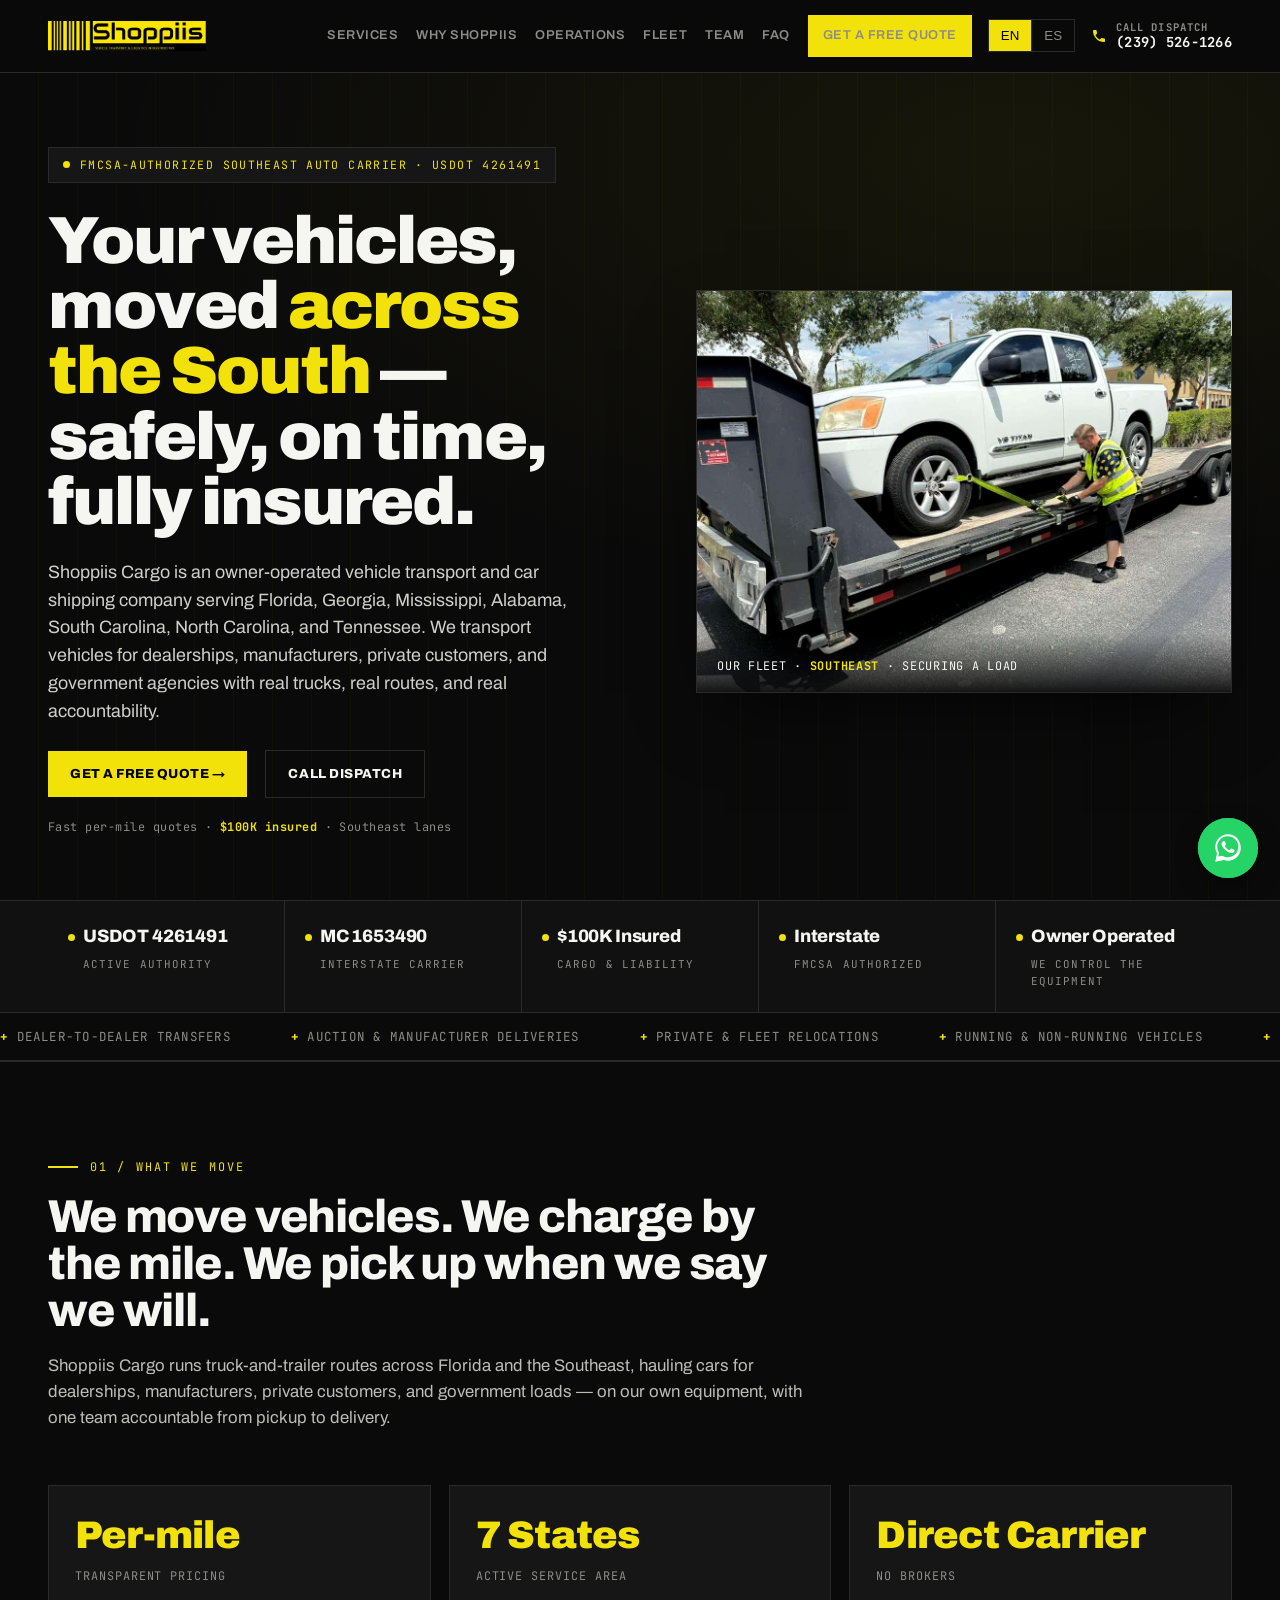
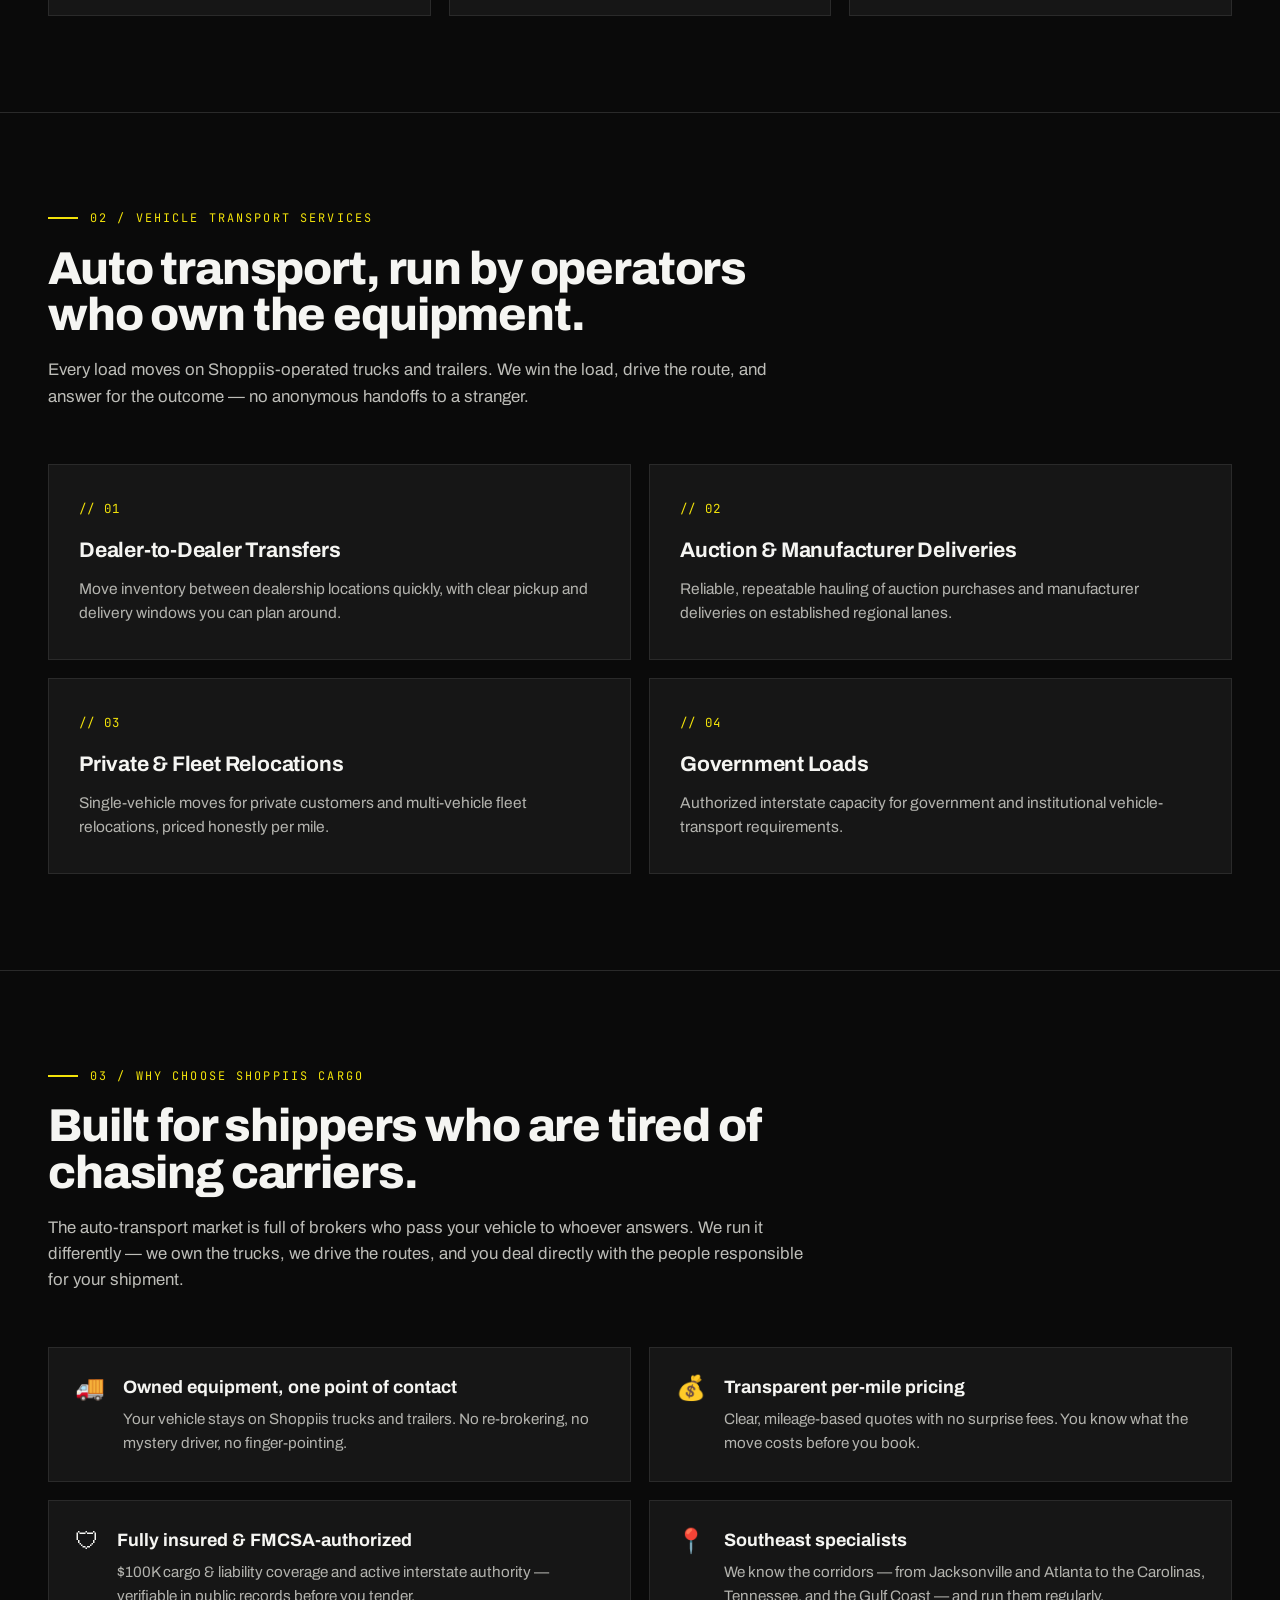
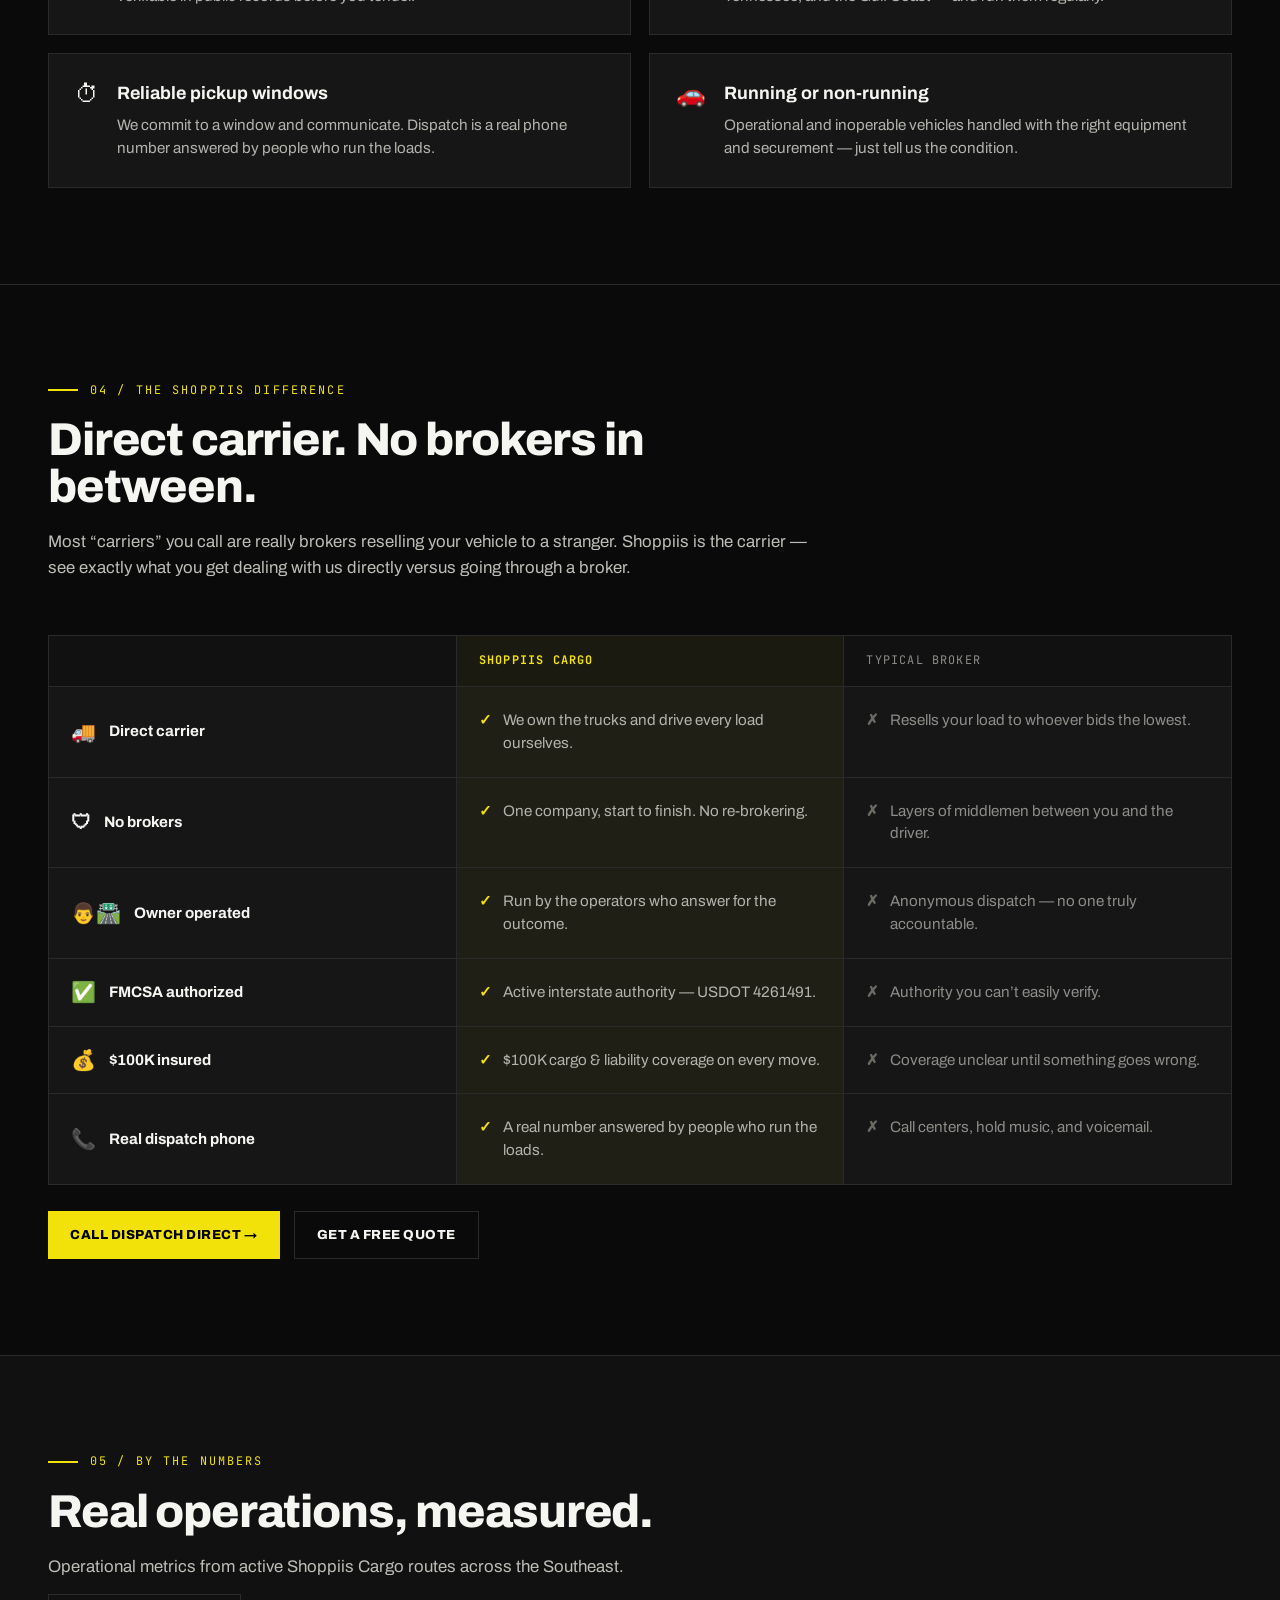
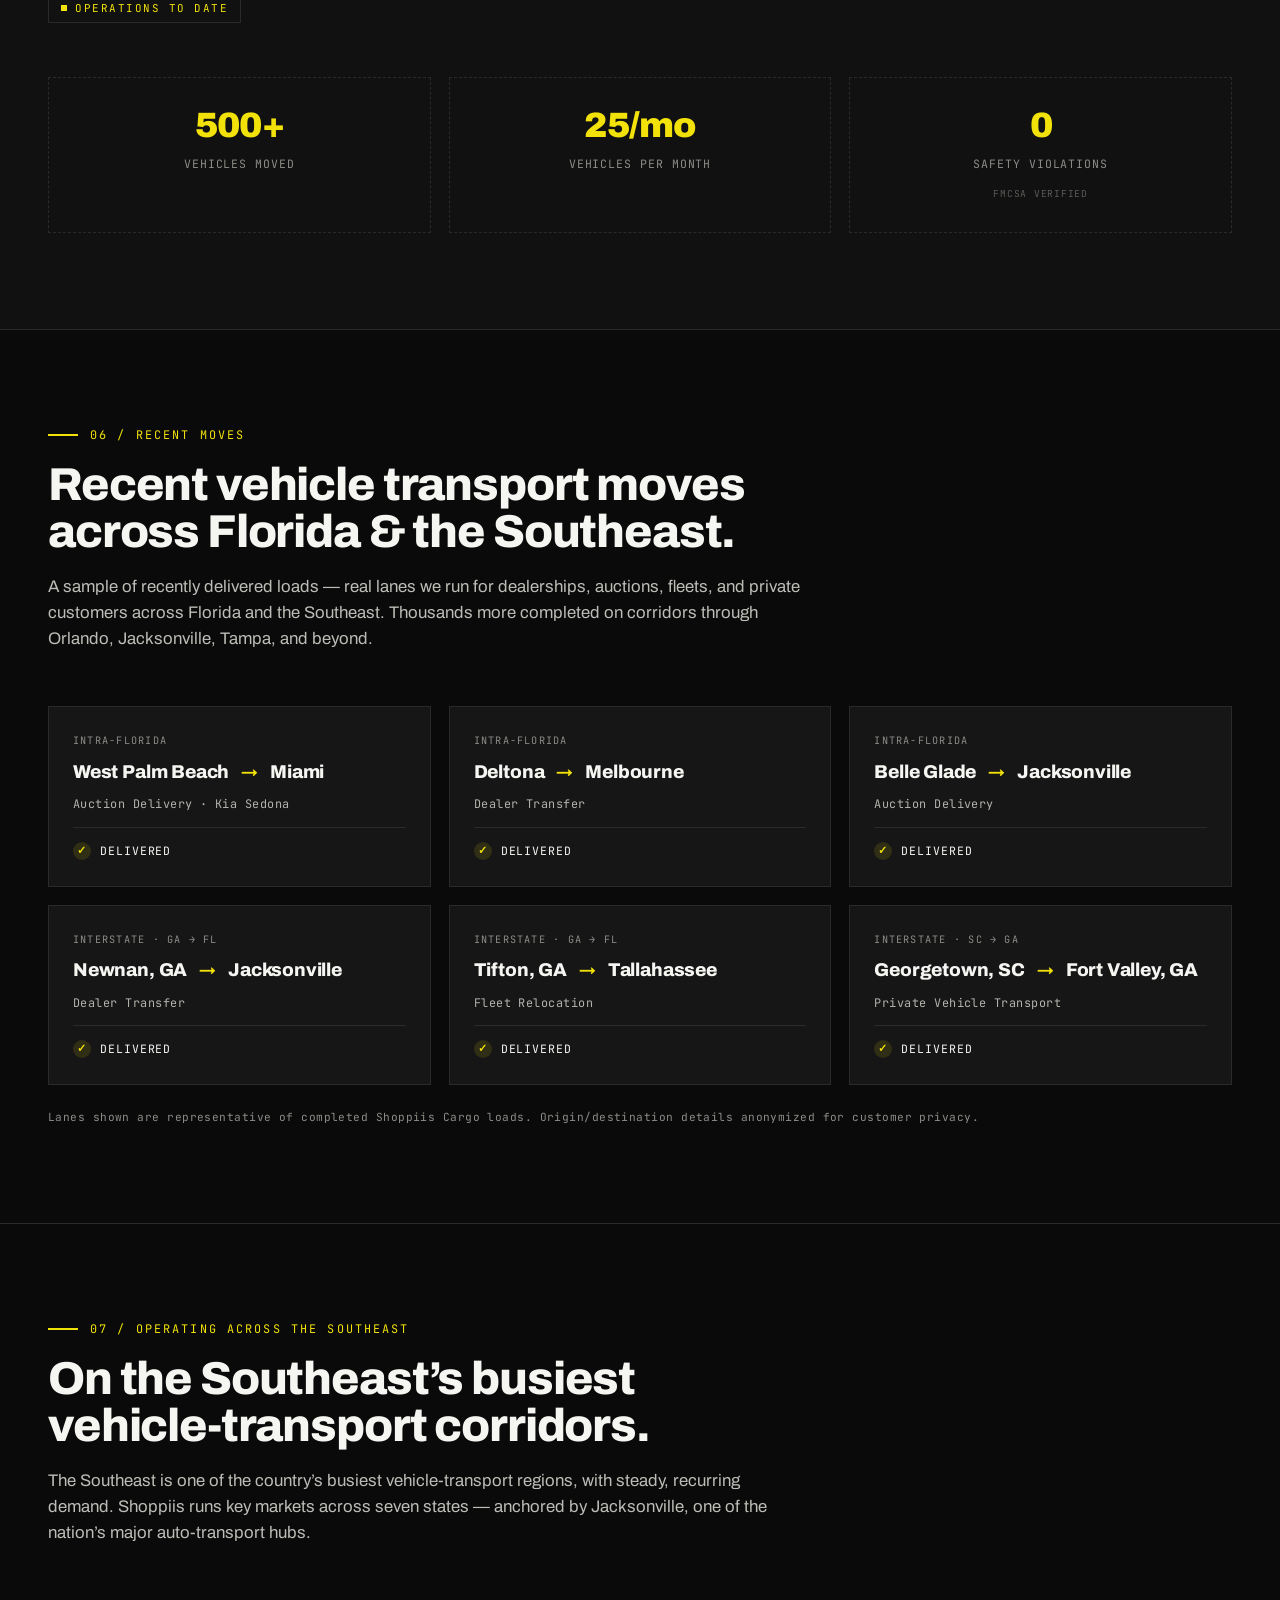
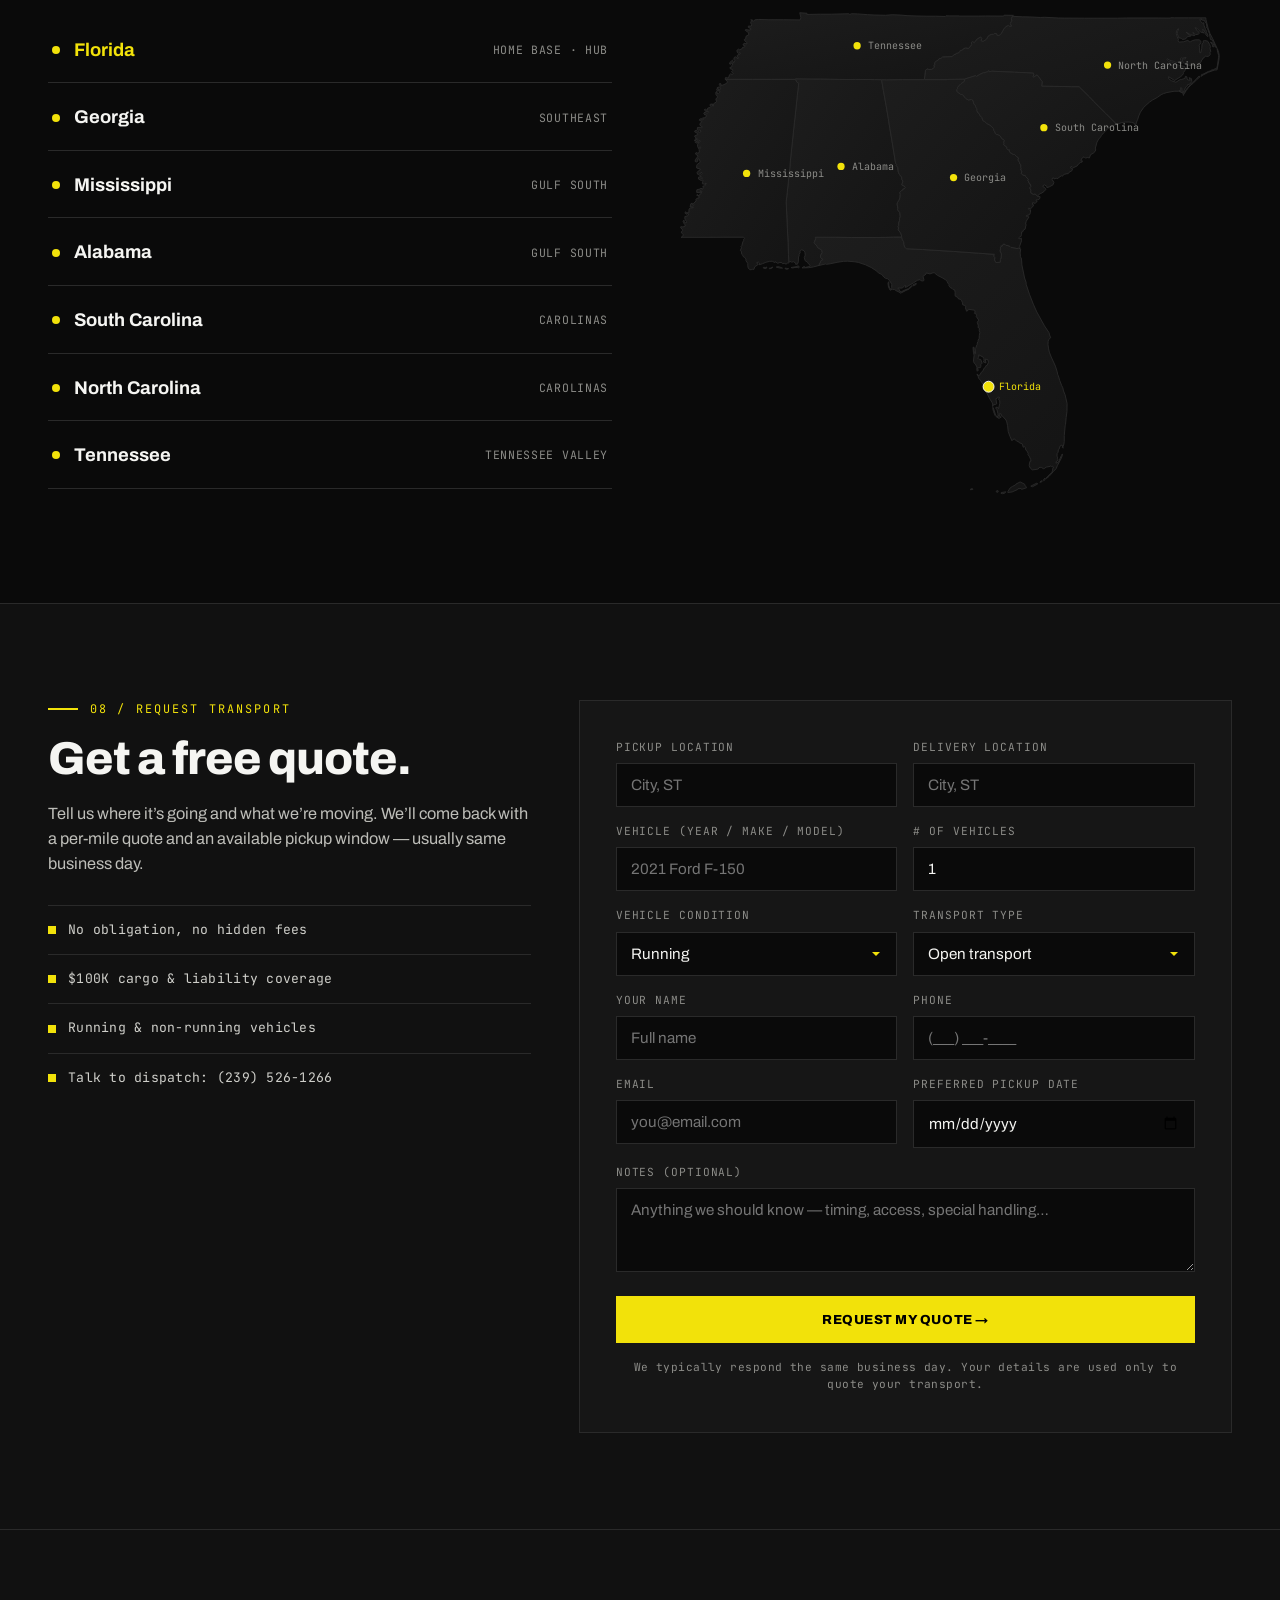
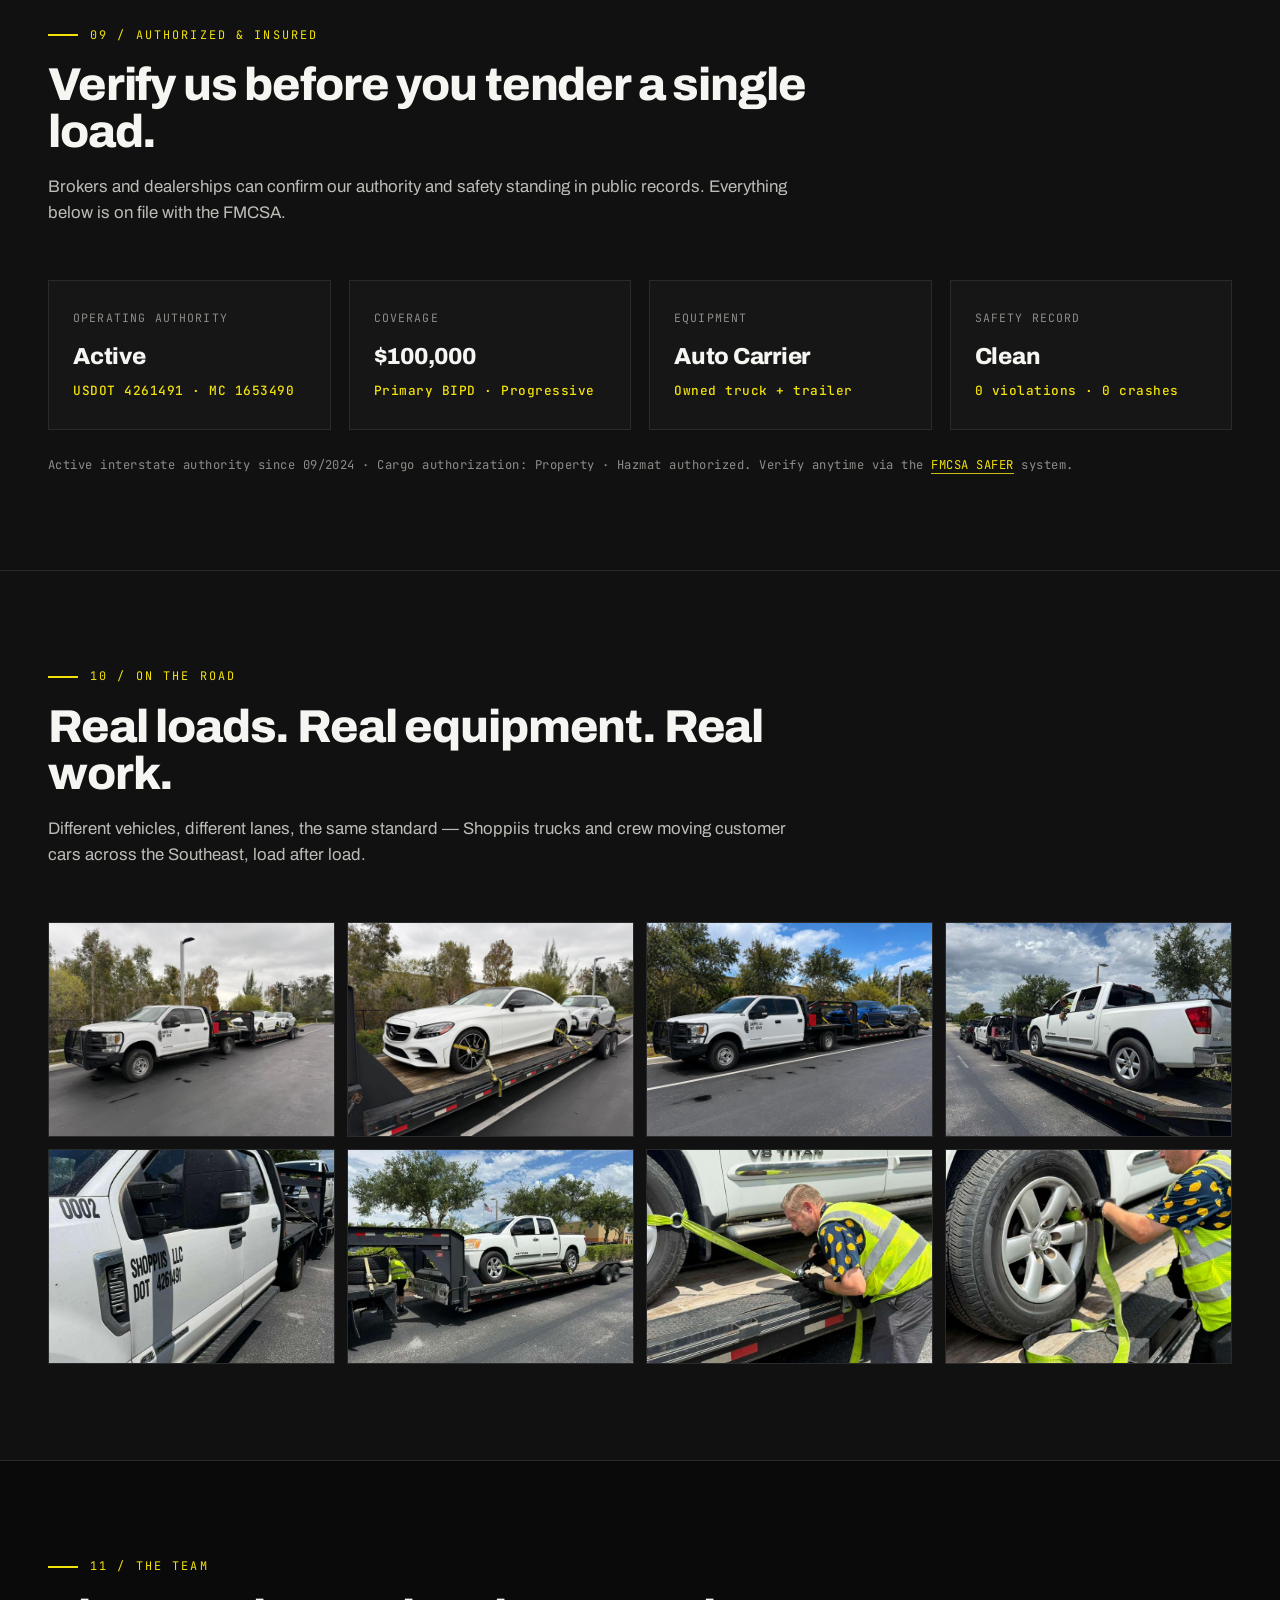
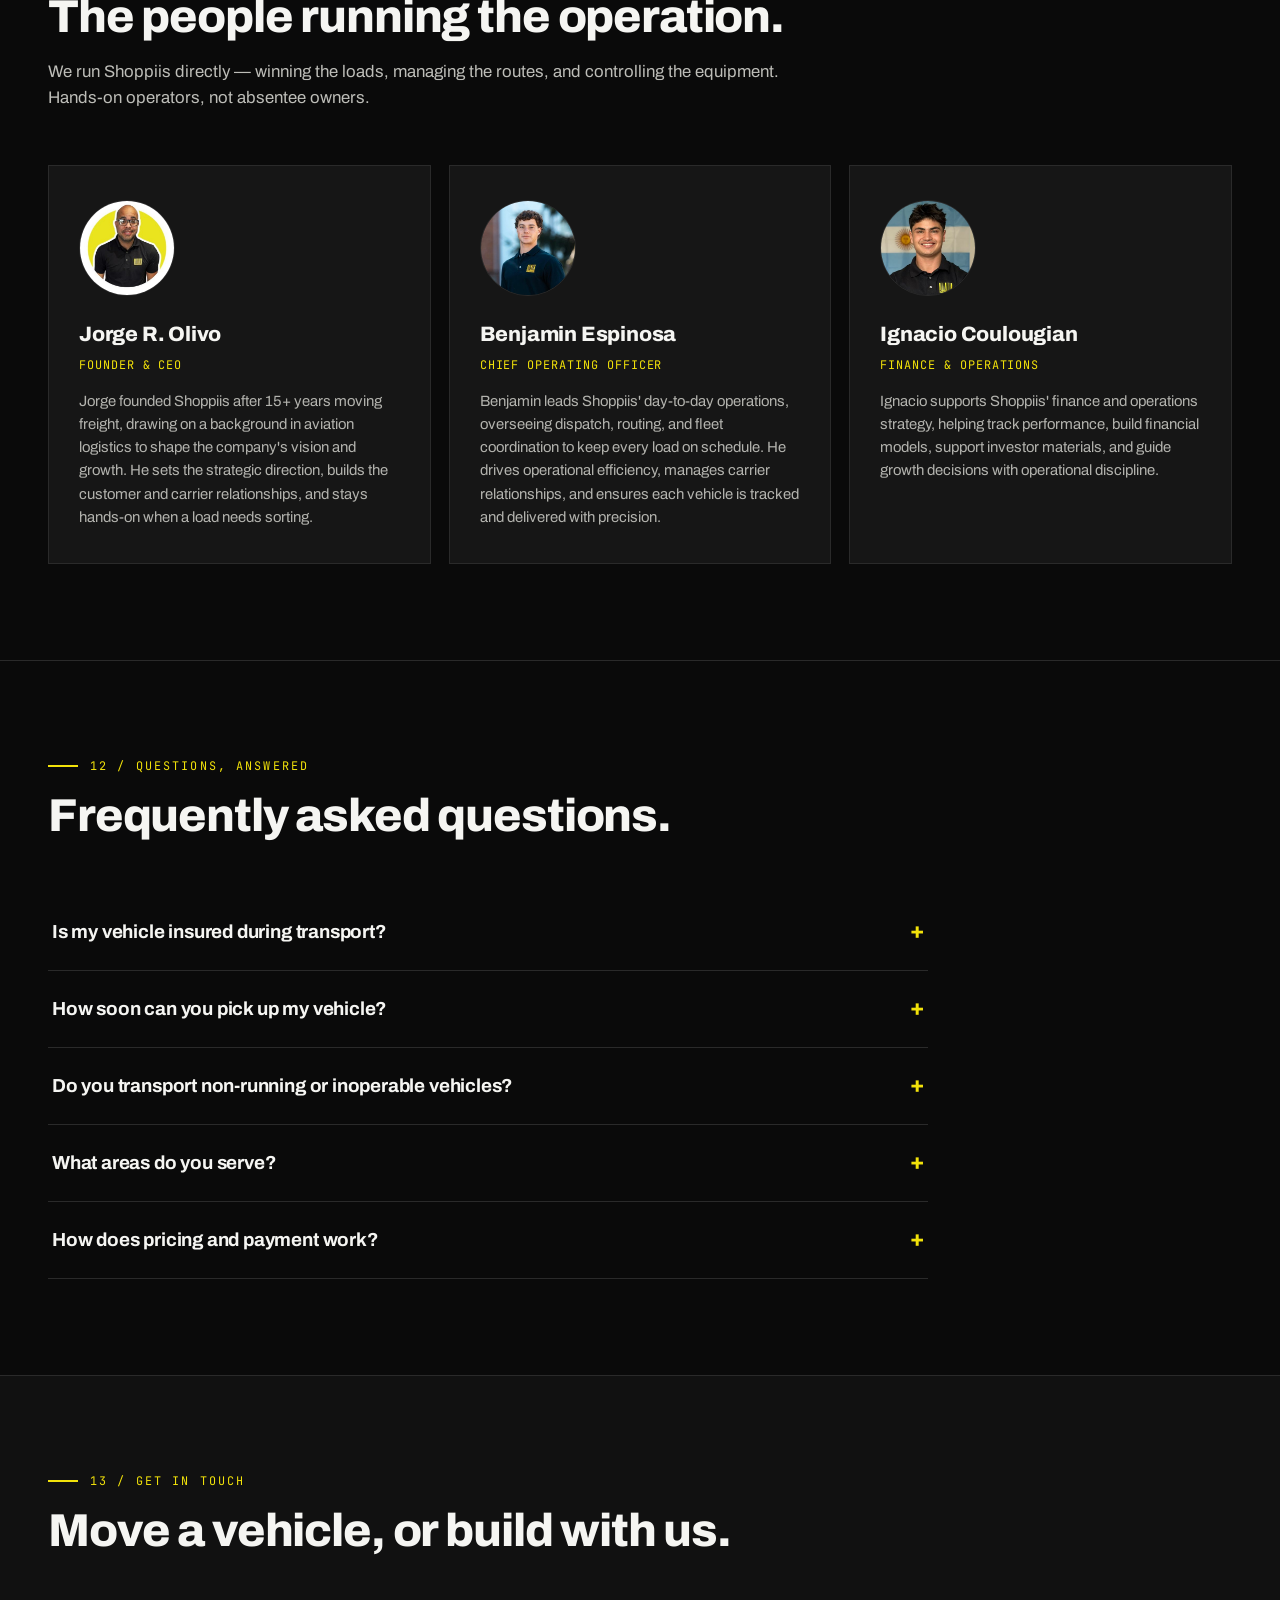
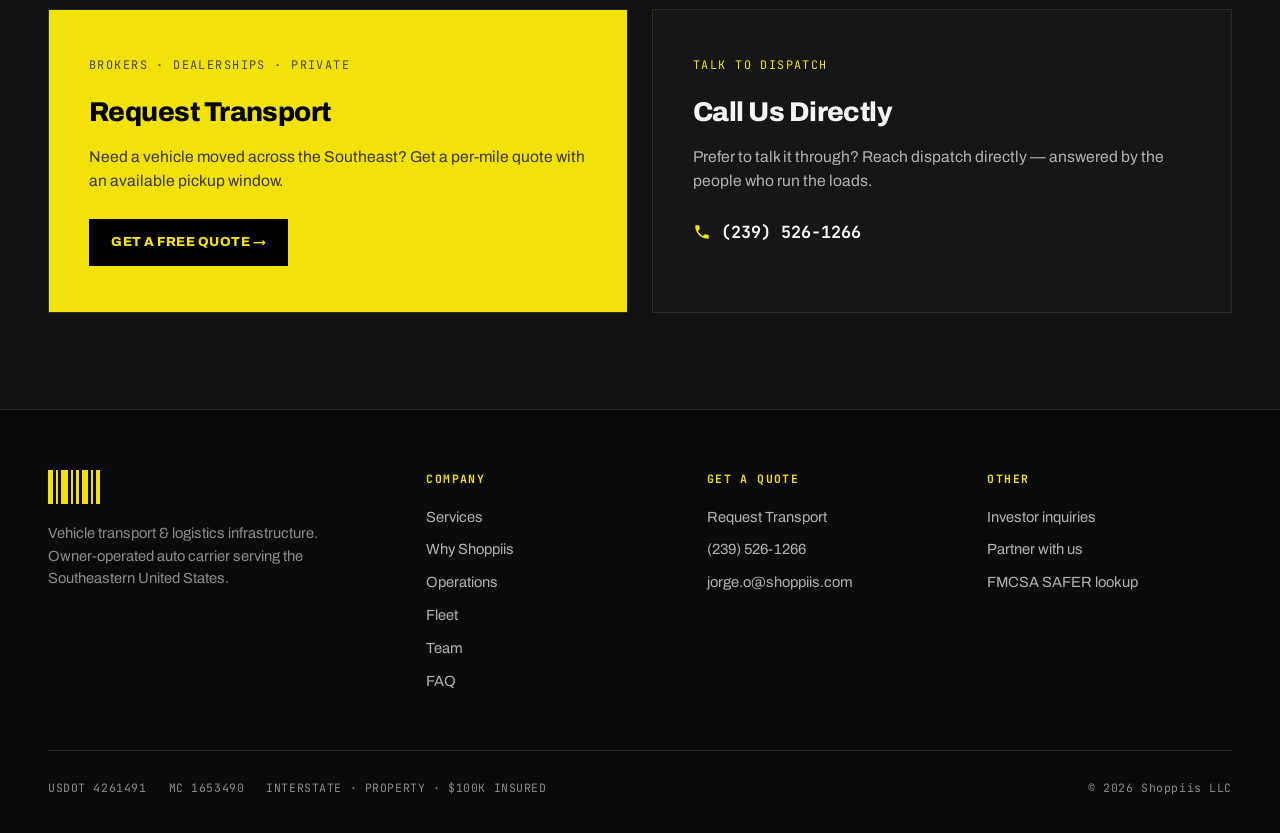
==== shoppiis-web/index.html @ e6545545 "Update per-mile quote rates and route quotes to dispatch Rates in the instant-quote calculator:   St" ====
<!DOCTYPE html>
<html lang="en">
<head>
<meta charset="UTF-8">
<meta name="viewport" content="width=device-width, initial-scale=1.0">
<title>Southeast Vehicle Transport &amp; Auto Carrier | Shoppiis Car Hauling — Free Quote</title>
<meta name="description" content="Shoppiis is an FMCSA-authorized vehicle transport &amp; auto carrier moving cars across the Southeastern US — Florida, Georgia, Mississippi, Alabama, South Carolina, North Carolina &amp; Tennessee. Fully insured ($100K), owner-operated car shipping. Dealer transfers, auction &amp; manufacturer deliveries, private &amp; fleet relocations, government loads. USDOT 4261491. Get a free quote.">
<meta name="keywords" content="Southeast vehicle transport, Florida auto transport, Georgia vehicle transport, Alabama car shipping, South Carolina auto transport, North Carolina car hauling, Tennessee vehicle transport, vehicle transport Jacksonville, interstate auto carrier, car shipping Southeast">
<meta name="robots" content="index, follow, max-image-preview:large">
<meta name="author" content="Shoppiis LLC">
<meta name="theme-color" content="#0a0a0a">
<link rel="canonical" href="https://shoppiis.com/">
<!-- Favicons -->
<link rel="icon" href="/favicon.ico" sizes="any">
<link rel="icon" type="image/svg+xml" href="/favicon.svg">
<link rel="icon" type="image/png" sizes="32x32" href="/favicon-32.png">
<link rel="icon" type="image/png" sizes="16x16" href="/favicon-16.png">
<link rel="apple-touch-icon" sizes="180x180" href="/apple-touch-icon.png">
<!-- Local SEO geo targeting -->
<meta name="geo.region" content="US-FL">
<meta name="geo.placename" content="Florida">
<meta name="ICBM" content="30.3322, -81.6557">
<!-- Open Graph -->
<meta property="og:site_name" content="Shoppiis Cargo">
<meta property="og:title" content="Southeast Vehicle Transport &amp; Auto Carrier | Shoppiis Car Hauling">
<meta property="og:description" content="FMCSA-authorized, fully insured auto transport &amp; car shipping carrier serving Florida, Georgia, Alabama, Mississippi, the Carolinas &amp; Tennessee. Get a free per-mile quote.">
<meta property="og:type" content="website">
<meta property="og:url" content="https://shoppiis.com/">
<meta property="og:image" content="https://shoppiis.com/assets/img/hero.jpg">
<meta property="og:image:alt" content="Shoppiis operator securing a customer vehicle on the trailer in the Southeast">
<meta property="og:locale" content="en_US">
<meta property="og:locale:alternate" content="es_US">
<!-- Twitter -->
<meta name="twitter:card" content="summary_large_image">
<meta name="twitter:title" content="Southeast Vehicle Transport &amp; Auto Carrier | Shoppiis Car Hauling">
<meta name="twitter:description" content="FMCSA-authorized, fully insured auto transport &amp; car shipping. Serving Florida, Georgia, Alabama, Mississippi, the Carolinas &amp; Tennessee. Get a free per-mile quote.">
<meta name="twitter:image" content="https://shoppiis.com/assets/img/hero.jpg">
<!-- LocalBusiness / MovingCompany schema for local SEO -->
<script type="application/ld+json">
{
  "@context":"https://schema.org",
  "@type":["MovingCompany","AutomotiveBusiness"],
  "@id":"https://shoppiis.com/#business",
  "name":"Shoppiis LLC",
  "alternateName":"Shoppiis Cargo",
  "description":"FMCSA-authorized vehicle transport and auto carrier offering car shipping, dealer transfers, auction and manufacturer deliveries, and fleet relocations across the Southeastern United States — Florida, Georgia, Mississippi, Alabama, South Carolina, North Carolina, and Tennessee.",
  "url":"https://shoppiis.com",
  "logo":"https://shoppiis.com/assets/img/logo.jpg",
  "image":"https://shoppiis.com/assets/img/hero.jpg",
  "telephone":"+1-239-526-1266",
  "email":"jorge.o@shoppiis.com",
  "priceRange":"$$",
  "foundingDate":"2024-09",
  "founder":{"@type":"Person","name":"Jorge R. Olivo"},
  "address":{"@type":"PostalAddress","addressRegion":"FL","addressCountry":"US"},
  "areaServed":[
    {"@type":"State","name":"Florida"},
    {"@type":"State","name":"Georgia"},
    {"@type":"State","name":"Mississippi"},
    {"@type":"State","name":"Alabama"},
    {"@type":"State","name":"South Carolina"},
    {"@type":"State","name":"North Carolina"},
    {"@type":"State","name":"Tennessee"},
    {"@type":"City","name":"Jacksonville"},
    {"@type":"AdministrativeArea","name":"Southeastern United States"}
  ],
  "serviceType":["Vehicle transport","Auto transport","Car hauling","Car shipping","Dealer-to-dealer transfers","Auction and manufacturer deliveries","Fleet relocations","Government loads"],
  "knowsAbout":["Southeast vehicle transport","Florida auto transport","Georgia vehicle transport","Interstate auto transport","Car shipping","Car hauling"],
  "identifier":[{"@type":"PropertyValue","name":"USDOT","value":"4261491"},{"@type":"PropertyValue","name":"MC","value":"1653490"}]
}
</script>
<!-- FAQ structured data for rich results -->
<script type="application/ld+json">
{
  "@context":"https://schema.org",
  "@type":"FAQPage",
  "mainEntity":[
    {"@type":"Question","name":"Is my vehicle insured during transport?","acceptedAnswer":{"@type":"Answer","text":"Yes. Shoppiis carries $100,000 in primary cargo & liability coverage (BIPD) through Progressive, and we operate under active FMCSA interstate authority (USDOT 4261491 / MC 1653490). You can request a certificate of insurance and verify our authority through the FMCSA SAFER system before booking."}},
    {"@type":"Question","name":"How soon can you pick up my vehicle?","acceptedAnswer":{"@type":"Answer","text":"It depends on the lane and current routing, but we usually provide an available pickup window the same business day you request a quote. Our Southeast corridors move fastest. Tell us your preferred date in the quote form and we'll confirm what's realistic."}},
    {"@type":"Question","name":"Do you transport non-running or inoperable vehicles?","acceptedAnswer":{"@type":"Answer","text":"Yes. We handle both running and non-running vehicles — just select the condition in your quote request so we bring the right equipment and securement. Non-running vehicles may require a winch and additional handling, which we'll account for in the quote."}},
    {"@type":"Question","name":"What areas do you serve?","acceptedAnswer":{"@type":"Answer","text":"We operate across the Southeastern United States — Florida, Georgia, Mississippi, Alabama, South Carolina, North Carolina, and Tennessee. Jacksonville is a major national auto-transport hub and anchors our network. Have a lane outside this area? Ask — we hold interstate authority and can quote it."}},
    {"@type":"Question","name":"How does pricing and payment work?","acceptedAnswer":{"@type":"Answer","text":"Transport is priced per mile based on distance, vehicle count, and condition — no surprise fees. You'll get a clear quote before you book. Payment terms are confirmed at booking; brokers can ask about carrier-packet and payment arrangements directly with dispatch."}}
  ]
}
</script>
<link rel="preconnect" href="https://fonts.googleapis.com">
<link rel="preconnect" href="https://fonts.gstatic.com" crossorigin>
<link href="https://fonts.googleapis.com/css2?family=Archivo:wght@400;500;600;700;800;900&family=Archivo+Narrow:wght@500;600;700&family=JetBrains+Mono:wght@400;500;700&display=swap" rel="stylesheet">
<link rel="stylesheet" href="styles.css">
</head>
<body>

<!-- ============ NAV ============ -->
<header>
  <div class="wrap nav">
    <a href="#top" class="brand"><img class="logo" src="assets/img/logo.jpg" alt="Shoppiis"></a>
    <div class="nav-right">
      <nav class="nav-links" id="navlinks">
        <a href="#services" data-en="Services" data-es="Servicios">Services</a>
        <a href="#why" data-en="Why Shoppiis" data-es="Por qué Shoppiis">Why Shoppiis</a>
        <a href="#operations" data-en="Operations" data-es="Operaciones">Operations</a>
        <a href="#gallery" data-en="Fleet" data-es="Flota">Fleet</a>
        <a href="#team" data-en="Team" data-es="Equipo">Team</a>
        <a href="#faq" data-en="FAQ" data-es="Preguntas">FAQ</a>
        <a href="#quote" class="btn" data-en="Get a Free Quote" data-es="Cotización gratis">Get a Free Quote</a>
        <div class="nav-mobile-lang">
          <div class="lang-toggle" data-lang-toggle>
            <button data-lang="en" class="active">EN</button><div class="lang-sep"></div><button data-lang="es">ES</button>
          </div>
        </div>
      </nav>
      <div class="lang-toggle" data-lang-toggle aria-label="Language selector">
        <button data-lang="en" class="active">EN</button><div class="lang-sep"></div><button data-lang="es">ES</button>
      </div>
      <a href="tel:+12395261266" class="nav-phone">
        <svg class="ph-ico" viewBox="0 0 24 24"><path d="M6.6 10.8c1.4 2.8 3.8 5.1 6.6 6.6l2.2-2.2c.3-.3.7-.4 1-.2 1.1.4 2.3.6 3.6.6.6 0 1 .4 1 1V20c0 .6-.4 1-1 1C10.6 21 3 13.4 3 4c0-.6.4-1 1-1h3.5c.6 0 1 .4 1 1 0 1.2.2 2.4.6 3.6.1.4 0 .8-.3 1.1l-2.2 2.1z"/></svg>
        <span class="ph-text">
          <span class="lbl" data-en="CALL DISPATCH" data-es="LLAMAR A DESPACHO">CALL DISPATCH</span>
          <b>(239)&nbsp;526-1266</b>
        </span>
      </a>
      <button class="menu-toggle" id="menuToggle" aria-label="Menu">&#9776;</button>
    </div>
  </div>
</header>

<!-- ============ HERO ============ -->
<section class="hero" id="top">
  <div class="wrap hero-grid">
    <div class="hero-copy reveal">
      <div class="eyebrow mono" data-en="<span class=&quot;dot&quot;></span>FMCSA-AUTHORIZED SOUTHEAST AUTO CARRIER · USDOT 4261491" data-es="<span class=&quot;dot&quot;></span>TRANSPORTISTA DE AUTOS EN EL SURESTE · AUTORIZADO FMCSA · USDOT 4261491"><span class="dot"></span>FMCSA-AUTHORIZED SOUTHEAST AUTO CARRIER · USDOT 4261491</div>
      <h1 data-en="Your vehicles, moved <span class=&quot;hl&quot;>across the South</span> &mdash; safely, on time, fully insured." data-es="Transporte directo de vehículos por <span class=&quot;hl&quot;>todo el sur</span>. Seguro, puntual y totalmente asegurado.">Your vehicles, moved <span class="hl">across the South</span> &mdash; safely, on time, fully insured.</h1>
      <p class="lead" data-en="Shoppiis Cargo is an owner-operated vehicle transport and car shipping company serving Florida, Georgia, Mississippi, Alabama, South Carolina, North Carolina, and Tennessee. We transport vehicles for dealerships, manufacturers, private customers, and government agencies with real trucks, real routes, and real accountability." data-es="Shoppiis Cargo es una empresa de transporte de vehículos y envío de autos operada por sus dueños, que presta servicio en Florida, Georgia, Mississippi, Alabama, Carolina del Sur, Carolina del Norte y Tennessee. Transportamos vehículos para concesionarios, fabricantes, clientes particulares y agencias gubernamentales con camiones reales, rutas reales y responsabilidad real.">Shoppiis Cargo is an owner-operated vehicle transport and car shipping company serving Florida, Georgia, Mississippi, Alabama, South Carolina, North Carolina, and Tennessee. We transport vehicles for dealerships, manufacturers, private customers, and government agencies with real trucks, real routes, and real accountability.</p>
      <div class="hero-cta">
        <a href="#quote" class="btn" data-en="Get a Free Quote &rarr;" data-es="Cotización gratis &rarr;">Get a Free Quote &rarr;</a>
        <a href="tel:+12395261266" class="btn ghost" data-en="Call Dispatch" data-es="Llamar a despacho">Call Dispatch</a>
      </div>
      <div class="cta-sub mono" data-en="Fast per-mile quotes &middot; <b>$100K insured</b> &middot; Southeast lanes" data-es="Cotizaciones rápidas por milla &middot; <b>$100K asegurado</b> &middot; Rutas por el sureste">Fast per-mile quotes &middot; <b>$100K insured</b> &middot; Southeast lanes</div>
    </div>
    <div class="hero-media reveal">
      <div class="frame">
        <span class="corner"></span>
        <img src="assets/img/hero.jpg" alt="Shoppiis operator securing a customer vehicle on the trailer in the Southeast">
        <div class="tag mono">OUR FLEET &middot; <b>SOUTHEAST</b> &middot; SECURING A LOAD</div>
      </div>
    </div>
  </div>
</section>

<!-- ============ TRUST STRIP ============ -->
<div class="trust">
  <div class="wrap">
    <div class="trust-grid">
      <div class="trust-item"><div class="t-v">USDOT 4261491</div><div class="t-l" data-en="Active Authority" data-es="Autoridad activa">Active Authority</div></div>
      <div class="trust-item"><div class="t-v">MC 1653490</div><div class="t-l" data-en="Interstate Carrier" data-es="Transportista interestatal">Interstate Carrier</div></div>
      <div class="trust-item"><div class="t-v" data-en="$100K Insured" data-es="$100K Asegurado">$100K Insured</div><div class="t-l" data-en="Cargo &amp; Liability" data-es="Carga y responsabilidad">Cargo &amp; Liability</div></div>
      <div class="trust-item"><div class="t-v" data-en="Interstate" data-es="Interestatal">Interstate</div><div class="t-l" data-en="FMCSA Authorized" data-es="Autorizado FMCSA">FMCSA Authorized</div></div>
      <div class="trust-item"><div class="t-v" data-en="Owner Operated" data-es="Operado por dueños">Owner Operated</div><div class="t-l" data-en="We Control The Equipment" data-es="Controlamos el equipo">We Control The Equipment</div></div>
    </div>
  </div>
</div>

<!-- ============ TICKER ============ -->
<div class="ticker">
  <div class="ticker-track mono" id="ticker">
    <span><b>+</b> DEALER-TO-DEALER TRANSFERS</span>
    <span><b>+</b> AUCTION &amp; MANUFACTURER DELIVERIES</span>
    <span><b>+</b> PRIVATE &amp; FLEET RELOCATIONS</span>
    <span><b>+</b> RUNNING &amp; NON-RUNNING VEHICLES</span>
    <span><b>+</b> PER-MILE PRICING</span>
    <span><b>+</b> $100K CARGO &amp; LIABILITY COVERAGE</span>
  </div>
</div>

<!-- ============ WHAT WE DO ============ -->
<section class="sec" id="what">
  <div class="wrap">
    <div class="sec-head reveal">
      <div class="kicker">01 / What We Move</div>
      <h2>We move vehicles. We charge by the mile. We pick up when we say we will.</h2>
      <p>Shoppiis Cargo runs truck-and-trailer routes across Florida and the Southeast, hauling cars for dealerships, manufacturers, private customers, and government loads &mdash; on our own equipment, with one team accountable from pickup to delivery.</p>
    </div>
    <div class="stats">
      <div class="stat reveal"><div class="num">Per-mile</div><div class="lbl">Transparent pricing</div></div>
      <div class="stat reveal"><div class="num">7 States</div><div class="lbl">Active service area</div></div>
      <div class="stat reveal"><div class="num">Direct Carrier</div><div class="lbl">No brokers</div></div>
    </div>
  </div>
</section>

<!-- ============ SERVICES ============ -->
<section class="sec" id="services">
  <div class="wrap">
    <div class="sec-head reveal">
      <div class="kicker">02 / Vehicle Transport Services</div>
      <h2>Auto transport, run by operators who own the equipment.</h2>
      <p>Every load moves on Shoppiis-operated trucks and trailers. We win the load, drive the route, and answer for the outcome &mdash; no anonymous handoffs to a stranger.</p>
    </div>
    <div class="svc-grid">
      <div class="svc reveal"><div class="ico mono">// 01</div><h3>Dealer-to-Dealer Transfers</h3><p>Move inventory between dealership locations quickly, with clear pickup and delivery windows you can plan around.</p></div>
      <div class="svc reveal"><div class="ico mono">// 02</div><h3>Auction &amp; Manufacturer Deliveries</h3><p>Reliable, repeatable hauling of auction purchases and manufacturer deliveries on established regional lanes.</p></div>
      <div class="svc reveal"><div class="ico mono">// 03</div><h3>Private &amp; Fleet Relocations</h3><p>Single-vehicle moves for private customers and multi-vehicle fleet relocations, priced honestly per mile.</p></div>
      <div class="svc reveal"><div class="ico mono">// 04</div><h3>Government Loads</h3><p>Authorized interstate capacity for government and institutional vehicle-transport requirements.</p></div>
    </div>
  </div>
</section>

<!-- ============ WHY CHOOSE (operational benefits) ============ -->
<section class="sec" id="why">
  <div class="wrap">
    <div class="sec-head reveal">
      <div class="kicker">03 / Why Choose Shoppiis Cargo</div>
      <h2>Built for shippers who are tired of chasing carriers.</h2>
      <p>The auto-transport market is full of brokers who pass your vehicle to whoever answers. We run it differently &mdash; we own the trucks, we drive the routes, and you deal directly with the people responsible for your shipment.</p>
    </div>
    <div class="why-grid">
      <div class="why-item reveal"><div class="n">&#128666;</div><div><h3>Owned equipment, one point of contact</h3><p>Your vehicle stays on Shoppiis trucks and trailers. No re-brokering, no mystery driver, no finger-pointing.</p></div></div>
      <div class="why-item reveal"><div class="n">&#128176;</div><div><h3>Transparent per-mile pricing</h3><p>Clear, mileage-based quotes with no surprise fees. You know what the move costs before you book.</p></div></div>
      <div class="why-item reveal"><div class="n">&#128737;</div><div><h3>Fully insured &amp; FMCSA-authorized</h3><p>$100K cargo &amp; liability coverage and active interstate authority &mdash; verifiable in public records before you tender.</p></div></div>
      <div class="why-item reveal"><div class="n">&#128205;</div><div><h3>Southeast specialists</h3><p>We know the corridors &mdash; from Jacksonville and Atlanta to the Carolinas, Tennessee, and the Gulf Coast &mdash; and run them regularly.</p></div></div>
      <div class="why-item reveal"><div class="n">&#9201;</div><div><h3>Reliable pickup windows</h3><p>We commit to a window and communicate. Dispatch is a real phone number answered by people who run the loads.</p></div></div>
      <div class="why-item reveal"><div class="n">&#128663;</div><div><h3>Running or non-running</h3><p>Operational and inoperable vehicles handled with the right equipment and securement &mdash; just tell us the condition.</p></div></div>
    </div>
  </div>
</section>

<!-- ============ COMPARISON: DIRECT CARRIER VS BROKER ============ -->
<section class="sec compare-sec" id="compare">
  <div class="wrap">
    <div class="sec-head reveal">
      <div class="kicker" data-en="04 / The Shoppiis Difference" data-es="04 / La diferencia Shoppiis">04 / The Shoppiis Difference</div>
      <h2 data-en="Direct carrier. No brokers in between." data-es="Transportista directo. Sin intermediarios.">Direct carrier. No brokers in between.</h2>
      <p data-en="Most &ldquo;carriers&rdquo; you call are really brokers reselling your vehicle to a stranger. Shoppiis is the carrier &mdash; see exactly what you get dealing with us directly versus going through a broker." data-es="La mayor&iacute;a de los &ldquo;transportistas&rdquo; que llama son en realidad intermediarios que revenden su veh&iacute;culo a un desconocido. Shoppiis es el transportista &mdash; vea exactamente lo que obtiene al tratar directamente con nosotros en lugar de pasar por un intermediario.">Most &ldquo;carriers&rdquo; you call are really brokers reselling your vehicle to a stranger. Shoppiis is the carrier &mdash; see exactly what you get dealing with us directly versus going through a broker.</p>
    </div>
    <div class="compare reveal">
      <div class="compare-row compare-head">
        <div class="compare-feature">&nbsp;</div>
        <div class="compare-col col-us" data-en="Shoppiis Cargo" data-es="Shoppiis Cargo">Shoppiis Cargo</div>
        <div class="compare-col col-them" data-en="Typical Broker" data-es="Intermediario t&iacute;pico">Typical Broker</div>
      </div>

      <div class="compare-row">
        <div class="compare-feature"><span class="cf-ico">&#128666;</span><span data-en="Direct carrier" data-es="Transportista directo">Direct carrier</span></div>
        <div class="compare-col col-us"><span class="ck">&#10003;</span><span data-en="We own the trucks and drive every load ourselves." data-es="Somos due&ntilde;os de los camiones y manejamos cada carga.">We own the trucks and drive every load ourselves.</span></div>
        <div class="compare-col col-them"><span class="cx">&#10007;</span><span data-en="Resells your load to whoever bids the lowest." data-es="Revende su carga a quien ofrezca menos.">Resells your load to whoever bids the lowest.</span></div>
      </div>

      <div class="compare-row">
        <div class="compare-feature"><span class="cf-ico">&#128737;</span><span data-en="No brokers" data-es="Sin intermediarios">No brokers</span></div>
        <div class="compare-col col-us"><span class="ck">&#10003;</span><span data-en="One company, start to finish. No re-brokering." data-es="Una sola empresa, de principio a fin. Sin reventa.">One company, start to finish. No re-brokering.</span></div>
        <div class="compare-col col-them"><span class="cx">&#10007;</span><span data-en="Layers of middlemen between you and the driver." data-es="Capas de intermediarios entre usted y el conductor.">Layers of middlemen between you and the driver.</span></div>
      </div>

      <div class="compare-row">
        <div class="compare-feature"><span class="cf-ico">&#128104;&#8205;&#128739;</span><span data-en="Owner operated" data-es="Operado por sus due&ntilde;os">Owner operated</span></div>
        <div class="compare-col col-us"><span class="ck">&#10003;</span><span data-en="Run by the operators who answer for the outcome." data-es="Dirigido por los operadores que responden por el resultado.">Run by the operators who answer for the outcome.</span></div>
        <div class="compare-col col-them"><span class="cx">&#10007;</span><span data-en="Anonymous dispatch &mdash; no one truly accountable." data-es="Despacho an&oacute;nimo &mdash; nadie realmente responsable.">Anonymous dispatch &mdash; no one truly accountable.</span></div>
      </div>

      <div class="compare-row">
        <div class="compare-feature"><span class="cf-ico">&#9989;</span><span data-en="FMCSA authorized" data-es="Autorizado por FMCSA">FMCSA authorized</span></div>
        <div class="compare-col col-us"><span class="ck">&#10003;</span><span data-en="Active interstate authority &mdash; USDOT 4261491." data-es="Autoridad interestatal activa &mdash; USDOT 4261491.">Active interstate authority &mdash; USDOT 4261491.</span></div>
        <div class="compare-col col-them"><span class="cx">&#10007;</span><span data-en="Authority you can&rsquo;t easily verify." data-es="Autoridad que no puede verificar f&aacute;cilmente.">Authority you can&rsquo;t easily verify.</span></div>
      </div>

      <div class="compare-row">
        <div class="compare-feature"><span class="cf-ico">&#128176;</span><span data-en="$100K insured" data-es="Asegurado en $100K">$100K insured</span></div>
        <div class="compare-col col-us"><span class="ck">&#10003;</span><span data-en="$100K cargo &amp; liability coverage on every move." data-es="Cobertura de carga y responsabilidad de $100K en cada viaje.">$100K cargo &amp; liability coverage on every move.</span></div>
        <div class="compare-col col-them"><span class="cx">&#10007;</span><span data-en="Coverage unclear until something goes wrong." data-es="Cobertura incierta hasta que algo sale mal.">Coverage unclear until something goes wrong.</span></div>
      </div>

      <div class="compare-row">
        <div class="compare-feature"><span class="cf-ico">&#128222;</span><span data-en="Real dispatch phone" data-es="Tel&eacute;fono de despacho real">Real dispatch phone</span></div>
        <div class="compare-col col-us"><span class="ck">&#10003;</span><span data-en="A real number answered by people who run the loads." data-es="Un n&uacute;mero real atendido por quienes manejan las cargas.">A real number answered by people who run the loads.</span></div>
        <div class="compare-col col-them"><span class="cx">&#10007;</span><span data-en="Call centers, hold music, and voicemail." data-es="Centros de llamadas, m&uacute;sica de espera y buz&oacute;n de voz.">Call centers, hold music, and voicemail.</span></div>
      </div>
    </div>

    <div class="compare-cta reveal">
      <a href="tel:+12395261266" class="btn" data-en="Call Dispatch Direct &rarr;" data-es="Llamar a despacho directo &rarr;">Call Dispatch Direct &rarr;</a>
      <a href="#quote" class="btn ghost" data-en="Get a Free Quote" data-es="Cotizaci&oacute;n gratis">Get a Free Quote</a>
    </div>
  </div>
</section>

<!-- ============ OPERATIONAL METRICS ============ -->
<section class="sec metrics" id="metrics">
  <div class="wrap">
    <div class="sec-head reveal">
      <div class="kicker">05 / By The Numbers</div>
      <h2>Real operations, measured.</h2>
      <p>Operational metrics from active Shoppiis Cargo routes across the Southeast.</p>
      <div class="metrics-ytd mono">Operations To Date</div>
    </div>

    <div class="metrics-grid">

      <div class="metric reveal">
        <div class="mv">500+</div>
        <div class="ml">Vehicles Moved</div>
      </div>

      <div class="metric reveal">
        <div class="mv">25/mo</div>
        <div class="ml">Vehicles Per Month</div>
      </div>

      <div class="metric reveal">
        <div class="mv">0</div>
        <div class="ml">Safety Violations</div>
        <div class="ph mono">FMCSA VERIFIED</div>
      </div>

    </div>
  </div>
</section>

<!-- ============ RECENT MOVES ============ -->
<section class="sec moves" id="moves">
  <div class="wrap">
    <div class="sec-head reveal">
      <div class="kicker" data-en="06 / Recent Moves" data-es="06 / Movimientos recientes">06 / Recent Moves</div>
      <h2 data-en="Recent vehicle transport moves across Florida &amp; the Southeast." data-es="Transportes de vehículos recientes por Florida y el sureste.">Recent vehicle transport moves across Florida &amp; the Southeast.</h2>
      <p data-en="A sample of recently delivered loads &mdash; real lanes we run for dealerships, auctions, fleets, and private customers across Florida and the Southeast. Thousands more completed on corridors through Orlando, Jacksonville, Tampa, and beyond." data-es="Una muestra de cargas entregadas recientemente &mdash; rutas reales que operamos para concesionarios, subastas, flotas y clientes particulares por Florida y el sureste. Miles más completadas en corredores por Orlando, Jacksonville, Tampa y más allá.">A sample of recently delivered loads &mdash; real lanes we run for dealerships, auctions, fleets, and private customers across Florida and the Southeast. Thousands more completed on corridors through Orlando, Jacksonville, Tampa, and beyond.</p>
    </div>
    <div class="moves-grid">

      <div class="move reveal">
        <div class="move-lane mono" data-en="Intra-Florida" data-es="Dentro de Florida">Intra-Florida</div>
        <div class="move-route">
          <span class="move-city">West Palm Beach</span>
          <span class="move-arrow">&rarr;</span>
          <span class="move-city">Miami</span>
        </div>
        <div class="move-type mono" data-en="Auction Delivery &middot; Kia Sedona" data-es="Entrega de subasta &middot; Kia Sedona">Auction Delivery &middot; Kia Sedona</div>
        <div class="move-status mono"><span class="ck">&#10003;</span><span data-en="Delivered" data-es="Entregado">Delivered</span></div>
      </div>

      <div class="move reveal">
        <div class="move-lane mono" data-en="Intra-Florida" data-es="Dentro de Florida">Intra-Florida</div>
        <div class="move-route">
          <span class="move-city">Deltona</span>
          <span class="move-arrow">&rarr;</span>
          <span class="move-city">Melbourne</span>
        </div>
        <div class="move-type mono" data-en="Dealer Transfer" data-es="Traslado de concesionario">Dealer Transfer</div>
        <div class="move-status mono"><span class="ck">&#10003;</span><span data-en="Delivered" data-es="Entregado">Delivered</span></div>
      </div>

      <div class="move reveal">
        <div class="move-lane mono" data-en="Intra-Florida" data-es="Dentro de Florida">Intra-Florida</div>
        <div class="move-route">
          <span class="move-city">Belle Glade</span>
          <span class="move-arrow">&rarr;</span>
          <span class="move-city">Jacksonville</span>
        </div>
        <div class="move-type mono" data-en="Auction Delivery" data-es="Entrega de subasta">Auction Delivery</div>
        <div class="move-status mono"><span class="ck">&#10003;</span><span data-en="Delivered" data-es="Entregado">Delivered</span></div>
      </div>

      <div class="move reveal">
        <div class="move-lane mono" data-en="Interstate &middot; GA &rarr; FL" data-es="Interestatal &middot; GA &rarr; FL">Interstate &middot; GA &rarr; FL</div>
        <div class="move-route">
          <span class="move-city">Newnan, GA</span>
          <span class="move-arrow">&rarr;</span>
          <span class="move-city">Jacksonville</span>
        </div>
        <div class="move-type mono" data-en="Dealer Transfer" data-es="Traslado de concesionario">Dealer Transfer</div>
        <div class="move-status mono"><span class="ck">&#10003;</span><span data-en="Delivered" data-es="Entregado">Delivered</span></div>
      </div>

      <div class="move reveal">
        <div class="move-lane mono" data-en="Interstate &middot; GA &rarr; FL" data-es="Interestatal &middot; GA &rarr; FL">Interstate &middot; GA &rarr; FL</div>
        <div class="move-route">
          <span class="move-city">Tifton, GA</span>
          <span class="move-arrow">&rarr;</span>
          <span class="move-city">Tallahassee</span>
        </div>
        <div class="move-type mono" data-en="Fleet Relocation" data-es="Mudanza de flota">Fleet Relocation</div>
        <div class="move-status mono"><span class="ck">&#10003;</span><span data-en="Delivered" data-es="Entregado">Delivered</span></div>
      </div>

      <div class="move reveal">
        <div class="move-lane mono" data-en="Interstate &middot; SC &rarr; GA" data-es="Interestatal &middot; SC &rarr; GA">Interstate &middot; SC &rarr; GA</div>
        <div class="move-route">
          <span class="move-city">Georgetown, SC</span>
          <span class="move-arrow">&rarr;</span>
          <span class="move-city">Fort Valley, GA</span>
        </div>
        <div class="move-type mono" data-en="Private Vehicle Transport" data-es="Transporte de vehículo particular">Private Vehicle Transport</div>
        <div class="move-status mono"><span class="ck">&#10003;</span><span data-en="Delivered" data-es="Entregado">Delivered</span></div>
      </div>

    </div>
    <p class="moves-note mono" data-en="Lanes shown are representative of completed Shoppiis Cargo loads. Origin/destination details anonymized for customer privacy." data-es="Las rutas mostradas son representativas de cargas completadas por Shoppiis Cargo. Los detalles de origen/destino se anonimizan por privacidad del cliente.">Lanes shown are representative of completed Shoppiis Cargo loads. Origin/destination details anonymized for customer privacy.</p>
  </div>
</section>

<!-- ============ OPERATIONS / MAP ============ -->
<section class="sec" id="operations">
  <div class="wrap">
    <div class="sec-head reveal">
      <div class="kicker">07 / Operating Across the Southeast</div>
      <h2>On the Southeast&rsquo;s busiest vehicle-transport corridors.</h2>
      <p>The Southeast is one of the country&rsquo;s busiest vehicle-transport regions, with steady, recurring demand. Shoppiis runs key markets across seven states &mdash; anchored by Jacksonville, one of the nation&rsquo;s major auto-transport hubs.</p>
    </div>
    <div class="ops">
      <div class="hub-list reveal">
        <div class="hub primary"><div class="city"><span class="pin"></span>Florida</div><div class="meta">HOME BASE &middot; HUB</div></div>
        <div class="hub"><div class="city"><span class="pin"></span>Georgia</div><div class="meta">SOUTHEAST</div></div>
        <div class="hub"><div class="city"><span class="pin"></span>Mississippi</div><div class="meta">GULF SOUTH</div></div>
        <div class="hub"><div class="city"><span class="pin"></span>Alabama</div><div class="meta">GULF SOUTH</div></div>
        <div class="hub"><div class="city"><span class="pin"></span>South Carolina</div><div class="meta">CAROLINAS</div></div>
        <div class="hub"><div class="city"><span class="pin"></span>North Carolina</div><div class="meta">CAROLINAS</div></div>
        <div class="hub"><div class="city"><span class="pin"></span>Tennessee</div><div class="meta">TENNESSEE VALLEY</div></div>
      </div>
      <div class="reveal">
        <svg class="fl-map" viewBox="0 0 620 557" xmlns="http://www.w3.org/2000/svg" aria-label="Map of the Southeastern United States showing Shoppiis operating states: Florida, Georgia, Mississippi, Alabama, South Carolina, North Carolina, and Tennessee">
          <defs><linearGradient id="se" x1="0" y1="0" x2="1" y2="1"><stop offset="0" stop-color="#1d1d1d"/><stop offset="1" stop-color="#141414"/></linearGradient></defs>
          <g fill="url(#se)" stroke="#2a2a2a" stroke-width="1" stroke-linejoin="round">
            <path d="M135.2 294.1L142.5 292.9L142.7 292L144.5 293.5L143.3 294.5L142 293.9L139.6 294L137 294.6L135.2 294.1ZM139.9 87.2L139.9 86.6L159.6 86.8L167.9 86.8L188.9 87.3L201.1 87.4L206 87.3L226.8 87.5L234.8 87.6L236.8 99.6L239.8 116.2L242.2 130.3L243.9 141.3L245.9 152.9L250.2 179.5L251.4 180.7L250.9 182.1L252.6 183.8L253.2 189.3L254.5 192L256.8 194.6L257.2 197.6L258.3 199L257 203.4L259.4 204.4L261 205.9L259.6 207.8L258.2 207.8L258.5 208.7L256.6 209.5L254.9 211.5L255.3 213.6L255.1 216.8L254.1 220L252.3 222.7L251.9 224.3L252.7 229L252.4 230.6L254.9 233.9L255.3 238.3L254.4 240.5L254.7 242.1L253.6 245.1L253.7 248L252.8 248.8L253.5 250.7L253.1 252.7L255.7 256.1L256.6 258.5L256.9 260.8L248.1 260.8L238.8 261L224.3 261.1L201.5 261.1L183.8 260.9L162 260.9L162.4 262.4L160.7 266.7L160.9 267.5L163.9 270.5L164.3 272L169.1 275L169.5 277.6L167.5 281.4L167.9 283.4L170.5 285.3L168.1 286.6L167.1 289.7L165.9 290.3L166.8 291.2L164.9 292.1L159.9 293.4L154.6 294.3L147.3 294.5L149.6 292.9L151.2 293.9L155.8 292.9L156.2 291.6L154.2 289.8L153.3 288.2L150.7 286.5L149.8 283.1L150.9 280.4L150.5 277.5L149.6 275.7L147 274.5L145 276.3L145.3 277.7L144.1 279.8L144.2 281.3L143.5 282.5L143.3 287.9L142.3 290.4L140.3 290.5L140.4 289.2L137.8 287.7L135.8 288.3L135.2 287.4L132.8 288.2L132.4 279.9L132 266.6L131.2 250.8L129.9 222L131.1 211.4L133.9 184.9L134.5 177L138.9 135.1L139.6 129.2L142.1 105.2L143.7 91.6L141.6 90.3L139.9 87.2Z"/>
            <path d="M412.5 527.8L414.3 525.6L415 526.8L413.1 528.5L412.5 527.8ZM408.8 530.2L410 528.7L411.4 528.6L410.8 529.8L408.8 530.2ZM398.8 534.4L405.6 531L406.4 532.1L400.5 535.1L398.8 534.4ZM373.6 540.4L376.1 536.4L378.7 534.7L382 533.1L382.4 532.2L387.1 529.8L392.1 532.3L392.6 534.2L394.5 535.8L394 536.2L388.7 538L388.3 537L384.8 537.2L384.4 538.1L378.3 540.8L373.6 541.4L373.6 540.4ZM366.3 541.5L371.4 540.6L370.1 542.2L367.8 542.7L366.1 542.4L366.3 541.5ZM360.7 540.6L361.5 539.3L363.1 539.7L362.5 541.2L360.7 540.6ZM357.1 447.8L357.7 448.5L360.2 456.4L361.3 457.4L363.5 458.4L364.4 457.7L366.3 458.5L364.4 459.7L363.2 459.7L360.5 457.8L359.6 456.8L357.9 452.5L357.1 449.7L357.1 447.8ZM332.6 537.6L334.6 537.1L335.1 538L332.5 538.4L332.6 537.6ZM269.1 313.2L272.9 311.5L272.9 312.5L270.8 313.9L269.4 314.2L269.1 313.2ZM256.9 260.8L257.7 263.7L259.1 265.7L259.4 268.8L260.2 271.6L262 273.4L279.9 274.3L314.1 276.4L341.2 278.3L358.9 279.6L358.3 280.1L358.5 282.2L359.4 283.2L359 285.8L360.5 288.7L365.3 288.2L365.3 285.4L366.1 283.6L366.5 279.2L364.9 275.8L365.5 273.6L365.3 271.7L366.4 271.1L365.9 270.2L367.4 270.5L368.6 268.3L370.6 268.6L371.5 269.8L373.7 269.9L376.1 271L377 271.9L381.4 272.6L383.6 273.3L385.4 272.7L387.1 273.5L387.7 273.9L387.1 278.2L387.5 281.6L387 282.4L388.3 283.3L388.8 286.9L389 291.1L392 305.6L393.7 310.5L393.7 312.4L397.4 323.6L401.6 334.4L405.4 342.9L413.9 358.3L418.9 365.8L419.4 368.2L420.7 371.2L418.4 373.4L417.9 375.4L417.7 378.6L418.4 383.5L419.2 387.1L421.3 392.5L425.9 402.5L427.8 408.7L428.5 411.9L429.1 413L430.6 418.2L432.8 423.9L434 426.3L434.8 429.8L436.5 433.9L438.7 443.5L438.6 452.3L437.7 458.9L437 466.7L436.6 468.1L435.6 478.8L435.6 485.1L435.2 488.1L434.3 491.1L434.3 492.7L433.5 491.9L433.9 490L433.2 489.2L431.1 490.1L429.8 494L429 494.6L428.9 497L427.8 498.5L427.6 501.4L428.2 502.6L428 504.3L428.8 504.9L427.7 506.9L426.7 507.4L426.5 509.2L429.3 507.8L432.6 500.5L433.5 499L433.5 500.5L432.4 503.6L428 511.9L426.8 515L423.5 518.5L419 523.6L415.9 526.1L415.5 525.7L420 521.1L421.8 519.6L422.7 517.6L423.1 514.6L423.8 513.4L423 512.6L421.8 513L420.9 512L420.1 512.7L415.6 513.5L413.8 515L412.6 515.2L410.2 513.6L407.9 514L407 515.6L403.4 516.2L400.4 516.5L398.2 514.5L397.1 512L397.4 509L398.2 506.8L399 506.9L398.7 505.1L397.1 501.5L395.7 499.7L395.9 498.4L394.9 496.1L393.4 494.9L392.8 491.8L392 491.1L390.5 491.6L389.4 487.9L386.2 486.7L386.1 486.1L383.3 484.7L380.6 482.6L379.1 483.1L378.1 484.6L376 479.9L374 474.4L373.3 467.9L372.4 463.8L371.5 461.7L367.8 457.5L366.4 457.1L366.3 455.2L364.7 454.3L364.7 456.7L362.8 457.1L362.7 454.7L361.7 450.5L360.1 448.5L360.5 447.7L362.2 447.8L363.4 449.2L364.8 443.3L364.6 440.1L363.5 439.5L363.5 438.1L364.6 437.7L364 436.5L362.5 436.7L361.8 437.9L360.4 438.3L361.4 443.8L360.2 444.6L357.6 445L356.9 446.9L356.9 444.1L356.1 442.2L353.9 438.7L350.5 432.1L349.3 428.6L346.8 423.3L343.3 417.8L341.4 415.7L340.9 413.5L339.6 411.2L340.9 412L341.1 413.1L343 412L344.3 409.3L345.9 408.2L347.6 404.6L349.3 403.3L349.1 402.4L350.9 401.5L352.3 398.3L351.7 395.5L348.8 394.7L349.5 399L346.6 397.8L347.4 396.6L347.2 394.1L346.6 392.7L341.6 390L341.7 392.5L340.3 393.5L341.7 394.9L343.8 395.1L345.3 399.2L343.9 400.8L343.9 403.1L343.4 404.1L340.7 404.3L340.3 405.5L341.2 406.9L340 408.1L339.5 406.6L339.7 403.5L337.9 400.3L336.7 399.3L335.7 397.2L336.5 390.4L335.8 387.9L335.3 381.8L336.5 381.7L336.5 385.2L337 388.5L338.2 388.8L337.6 383.1L338.8 381.7L339 380.2L340 378.5L340 377.1L340.9 375.2L340.9 373.8L342.1 372L342.2 368.6L342.9 365.5L342.1 363.1L342.4 361L340.7 359.9L341.2 358.3L340 354.3L341.6 351.9L338.8 347.8L339.2 346.6L338.2 344.6L336.8 344.4L337.5 343.2L337.4 341.4L336.5 340.9L330.3 340L329.1 341.9L328.2 342.1L327 338.4L327.4 336.7L325.6 335.5L324 335.1L323.7 332.8L322.8 330.6L321.4 328.9L319.4 328.7L318.7 327.1L315.6 325.3L315.6 321.1L315.1 318.6L313.5 318.4L312.2 317L310.5 316.3L308.8 314L308.8 312.5L307.6 311.2L306.9 309.3L305.1 307.6L301.4 305.3L296.1 302.6L292.7 299.8L291.3 299.9L287.9 301.1L283.8 300L283.7 301.3L280.3 303.9L281.4 307.6L281 308.7L279.7 308.9L277.8 308.4L277.1 307.4L274 308.2L269.9 310.9L261.4 315.9L260.6 315.8L261.5 314.2L260.2 313.7L259.3 315.2L257.3 316.7L252.6 316.7L254.3 318.5L254.5 319.9L256.6 320.7L260.6 318.7L264.4 317.3L267.9 314.1L268.3 314.6L265.2 317.7L261.5 319.3L256.9 321.7L255.3 322.3L254 321L251.9 320.2L248.9 318.3L246.4 318L244.2 319.1L242.4 315.6L241.8 311.1L242.8 309.6L242.8 313.5L243.6 316.9L244.6 317.7L245.9 316.2L246 312.6L243.8 308.7L241.4 306.5L239.2 306L237.2 304.5L235.1 301.8L231.6 300.1L228.7 297.5L223.3 294L217.1 291.1L209.5 288.5L205.4 287.8L197.3 287.1L193 287.3L186.8 288.2L178.2 290L174 290.6L173.1 290.2L164.9 292.1L166.8 291.2L165.9 290.3L167.1 289.7L168.1 286.6L170.5 285.3L167.9 283.4L167.5 281.4L169.5 277.6L169.1 275L164.3 272L163.9 270.5L160.9 267.5L160.7 266.7L162.4 262.4L162 260.9L183.8 260.9L201.5 261.1L224.3 261.1L238.8 261L248.1 260.8L256.9 260.8Z"/>
            <path d="M234.8 87.6L240 87.7L257.8 87.5L281.8 87.5L307.6 87.5L307.4 87.3L326.2 86.9L325.8 89.6L321.8 92.2L318.3 96.1L318.5 97.4L317.4 98.4L317.8 100.8L321.8 103.8L324 104.1L327 108L330 109.9L333.7 109.3L334.7 109.7L335.8 112.1L336.2 114.5L337.8 115.6L338.2 117.5L339.6 119.5L339.6 121.4L340.5 123.9L342.1 124.8L343.2 127.3L345 129.1L346.4 132.9L347.6 132.9L350.1 135.6L353.9 137.5L357.7 141.2L358.3 143.5L359.4 145L359.6 146.5L361.3 147.9L362.8 148L365.1 149.4L367.4 152.8L369.4 153.8L369.9 154.7L369 156.3L369.5 157.8L369 159L372.7 162L372.2 163.1L373.9 164.7L375.3 164.5L375.1 166.1L376.1 167.7L379.7 169.8L380.8 169.8L382.9 171.9L385.4 173.5L384.8 176L386.3 178.4L386.6 180.2L387.8 180.8L387.8 184L388.3 185.2L387.7 186.9L388.4 187.2L389 188.9L388.3 190.5L389.9 192.3L393.2 193.2L393.2 194.1L396.2 197.1L395.7 198.4L397.6 202.3L398.2 202.2L399 205L397.6 206.6L399.1 209.1L398.6 210.1L399.2 212.4L402 213.7L403.4 213.1L406.3 215.7L407.5 215.9L409.1 216.3L408.4 218.7L406.6 219.8L405.3 219.2L404.5 221L405.8 221.3L403.7 223.6L400.9 222.7L400.5 224.8L402 225.2L400.8 227.4L398.6 229.4L396.3 228.9L395.9 229.5L397.5 230.8L398.6 230.6L398.4 233.7L397.5 236L393.8 237L393.8 237.8L396.1 237.5L396.9 238.3L393.8 243.2L393 246.6L394 247.1L393.3 248.2L392.6 251.9L390.9 252.7L389.9 254.9L388.7 255L388.7 257.7L387.8 260.2L386.9 260.2L385.3 261.8L387 262.7L388.4 261.8L388.6 264.8L386.5 270.8L387.1 273.5L385.4 272.7L383.6 273.3L381.4 272.6L377 271.9L376.1 271L373.7 269.9L371.5 269.8L370.6 268.6L368.6 268.3L367.4 270.5L365.9 270.2L366.4 271.1L365.3 271.7L365.5 273.6L364.9 275.8L366.5 279.2L366.1 283.6L365.3 285.4L365.3 288.2L360.5 288.7L359 285.8L359.4 283.2L358.5 282.2L358.3 280.1L358.9 279.6L341.2 278.3L314.1 276.4L279.9 274.3L262 273.4L260.2 271.6L259.4 268.8L259.1 265.7L257.7 263.7L256.9 260.8L256.6 258.5L255.7 256.1L253.1 252.7L253.5 250.7L252.8 248.8L253.7 248L253.6 245.1L254.7 242.1L254.4 240.5L255.3 238.3L254.9 233.9L252.4 230.6L252.7 229L251.9 224.3L252.3 222.7L254.1 220L255.1 216.8L255.3 213.6L254.9 211.5L256.6 209.5L258.5 208.7L258.2 207.8L259.6 207.8L261 205.9L259.4 204.4L257 203.4L258.3 199L257.2 197.6L256.8 194.6L254.5 192L253.2 189.3L252.6 183.8L250.9 182.1L251.4 180.7L250.2 179.5L245.9 152.9L243.9 141.3L242.2 130.3L239.8 116.2L236.8 99.6L234.8 87.6Z"/>
            <path d="M596.3 46.3L598.6 47L600.2 49.7L600.4 51.5L598.4 51.2L598.6 49.5L596.3 46.3ZM585.8 84L586.8 81.7L587.9 81.7L594.1 78.5L596 78.1L597.9 76.8L599.4 76.8L601.5 75.5L603.2 75.1L603.9 72.3L605.3 62.9L605.3 60.9L604.3 57.4L603.5 53.4L603.9 53.5L605.3 57.5L606 61L605.6 66.1L603.6 76.8L600.5 77.1L593.9 79.5L588.3 82.4L585.8 84ZM378.6 17.9L389.6 18.5L396.9 18.6L409.3 19.2L414.2 19L429.1 19.8L435.5 19.9L457.8 20L494.4 20L504.1 19.8L538.8 19.8L552.7 19.9L552.7 19.5L556.8 19.6L572.5 19.6L591.2 19.6L591.4 21.7L593.7 30.9L595.8 36.8L598.8 42.6L603.4 52.7L602.2 52.2L599.8 46.7L598 43.8L596.3 43.4L595.1 36.9L593 31.1L592 30.2L592.3 28.8L591.7 25.4L590.4 24.3L589.9 22.5L586.6 22L586.4 20.5L584.7 21.3L585.5 23.6L587.6 25.4L589.1 25L589.1 27.5L591 32.5L592.2 34.8L592.1 35.8L593.5 38.6L593.5 40.3L591 37.9L591.2 36.6L589.5 34.3L589.1 32.9L587.5 32.4L588.3 33.8L587.9 34.9L589.7 36.3L585.6 35.4L581.4 31L579.5 30.5L582 34.2L583.3 34.8L584.1 36.7L582.9 37.6L579.7 38.1L577 35.5L577.9 37.8L579.2 38.8L578.3 39.4L574.2 37.7L572.5 37.5L571.9 36.4L569.5 35.5L572.5 38.2L575.3 39.1L574.4 39.8L571.2 40.1L569.5 42.4L567.4 43.2L565.2 43.2L564.1 42L561.5 41.6L559.9 37.1L559.9 34.8L561.5 31.9L560.8 31.4L559 34.2L558.7 37.1L559.8 40.6L561.2 43.5L560.6 45L561.6 46.3L566.9 45.9L571.7 44.2L572.9 46L574.6 45.8L576.3 44.7L579.7 43.8L583.9 43.8L585.8 45.3L585.8 46.9L583.9 49.8L584.3 51.9L584.6 58L585.8 57.8L586.7 53.5L587.1 47.9L588.9 46.5L588.1 45.2L590 44.5L593.3 45.3L595.4 48.8L596.3 51.2L595.8 53.1L596.7 56.8L595.6 57.7L596.2 59.7L594.4 61.8L592.2 62.1L591.4 61.5L590.1 62.1L589.3 63.6L588 63.9L587.6 65.5L586.7 65.9L585.8 68.6L584.1 69.1L583.7 70.8L581.4 71.8L581.1 72.7L577.6 71.7L573.8 71.9L570.4 71.2L569.8 70.3L568.5 70.8L566.5 69.1L564.8 64.8L568.8 64.7L569.5 63L565.8 64L564.2 63.6L563.1 64.8L564.2 66.9L565 70.1L564.1 70.1L560.3 68.4L558.5 68.7L555.8 67.5L551.8 66.4L548.8 64.6L548.6 65.6L550.9 67.9L553.6 68.1L561.9 71.9L567.9 73L569 74.1L569.1 75.6L568.2 77.7L566.5 79.7L566.6 80.8L565.4 82.7L563.5 84.3L556.9 88.5L550.3 84.3L550.5 86.7L553.6 88.8L558.3 90.4L563.1 87.4L564.8 87.3L568.3 86.2L568.8 83.9L570.3 84.4L570.7 86.9L571.7 88L574.1 88.2L572.9 85.4L575.5 86.5L575.8 89.7L573.6 92.5L571.2 93L571.2 94.2L569.8 95L567.9 98.1L567 100.8L564.8 100L564.9 97L563.6 96.3L563.7 99.4L561.6 99.7L567.1 102.1L570.2 97.5L574.5 93L577.6 90.2L583.8 83.6L584.9 84.4L581.2 87.5L577.8 91.1L574.9 93.4L572.1 96.3L569.8 99.4L567 103.7L566.6 104.9L566.1 102.4L561.5 100.3L556.4 100.3L548.5 101.7L544.7 102.9L542.1 104.1L537.9 107.1L532.7 109.9L529.3 112.3L524.5 116.5L522.6 118.6L519.3 123.3L517.5 127.5L516.2 131.7L515 134.2L514.5 136.8L512.8 136.6L512.4 135.3L509.6 134.5L506.6 134.2L502.9 134.2L499 134.7L494.4 136.3L493.4 136.9L481.1 124.6L467.5 111.1L463.4 106.7L451.9 95.4L443.9 95.4L434.1 95.1L410.8 94.8L411.3 89.7L405.8 82.3L401.8 85L401.2 84.2L402.1 82.4L401.8 80.5L394.6 80L380.8 79.4L356.1 78.3L353.1 79L352.5 77.6L350.9 79.5L350 79.2L347.4 80.2L346.6 80L342.8 81.8L339.1 84L338.2 83.2L326.2 86.9L307.4 87.3L307.6 87.5L281.8 87.5L283 77.2L285.9 75.4L286.3 76.4L290 76.2L292.9 73.9L292.2 71.7L293.4 70.8L292.9 69.2L295.1 66.8L296.8 66.3L297.9 64.5L300 64.2L301.9 62.5L312.4 62.2L313.9 60.4L316.8 59.2L317.4 58.2L318.7 58.5L320.8 56.7L321.4 55.4L323.5 55.2L324.5 53.7L327.3 52.6L330.4 53.3L333.8 49L333.4 46.7L334.7 45.6L336.7 46.9L339.3 43.2L343.7 40.6L345 42.1L344.3 44.7L346.3 45.5L350 43.2L351.9 39.7L353.9 38.4L356.1 37.6L357.7 37.8L358.9 36.6L361.4 37L361.9 38.9L363.9 38.9L365.7 37.8L370.1 30.4L372.8 28.4L374.3 27.9L375.3 28.8L377.6 28.8L376.2 26L377.2 23.6L377.9 23.1L377.4 20.2L378.6 17.9Z"/>
            <path d="M128.6 294.8L132.6 295.3L130.7 296.1L129.1 295.7L128.6 294.8ZM119 293.6L121.1 293.1L125.1 294.2L125.9 294.8L122.7 294.6L119 293.6ZM111.2 294.9L113.1 294.6L115.1 293.5L114.6 294.5L111.8 295.6L111.2 294.9ZM104.9 293.9L107.6 294L108.7 293.5L108 295.1L106.7 295.3L104.5 294.4L104.9 293.9ZM31.5 173.7L33.2 171.5L30.1 169.2L30.8 167.7L32.2 168.3L34.1 168L34.5 167.1L34.2 164.3L35.9 162.4L35.7 161.5L34.4 162L34 163.6L32.4 161L32.4 158.6L35.4 155.3L34.7 154.1L33.4 156.8L31.2 157.3L29.9 156.4L30.3 155.7L32.5 155.3L33 153.3L31.2 152.3L31.3 154.2L29 154.8L30.8 151.8L29.1 149.5L32.8 147.9L32.5 146.7L29.2 144.8L29.5 143.8L31.7 143.2L32.6 144.5L34.7 145.3L36.3 144.6L35.3 142.8L33.6 143.3L32.2 142.3L32.4 140.1L35.5 140L36.6 140.7L37.9 139.4L35.8 138.5L34.9 136.4L37.2 133.5L34.4 132.2L34.7 131.1L36.8 130.3L37.5 131.9L38.9 131.3L38 129.6L41.2 129.4L42.2 127.1L41.8 126.2L40.4 126.3L39.2 124.4L40.8 123.2L42.9 124.5L44.6 123.4L44.3 122.5L41.7 122.5L39.9 120.9L41 119.8L43.1 121.4L43.7 118.8L46.2 118.2L47.1 117.1L46 115.4L46.7 114.4L49.2 114.4L48.8 116.4L50.1 116.4L50.1 114.1L53.4 111.9L52.6 108.8L54.3 106.9L54.2 105.9L52.6 103.7L52.6 101.3L53.9 100.5L53.8 102.3L55.2 103L57.1 101.1L56.8 100L54.2 99.9L53.4 98.4L54.3 97.9L54 96.6L55.4 95.6L55.1 97.7L55.8 99L57.6 98.2L56.8 95.6L57.5 94.6L56.4 93L56.7 91.9L58.1 92L58.6 94.2L62.7 92.5L65.1 90.9L65.1 89.2L62.8 87.2L92.9 87.2L113.4 87.2L139.9 87.2L141.6 90.3L143.7 91.6L142.1 105.2L139.6 129.2L138.9 135.1L134.5 177L133.9 184.9L131.1 211.4L129.9 222L131.2 250.8L132 266.6L132.4 279.9L132.8 288.2L132.3 289.4L131.4 288.9L130.1 290.4L127.7 289.4L126 289.9L125.3 288.8L123 288.5L120.6 289.4L117.6 287.6L117.3 288.6L114.6 287.2L111.7 287.3L107.6 288.3L103.9 289.9L100 291.1L100.5 289.1L99.2 288L97.4 289L98.6 289.6L98.7 291.1L95.4 293.2L94.4 296.2L93.2 295.9L91.5 296.5L89.9 296.5L88.2 294.6L87.7 292.1L87.7 289.5L85.7 286.7L85.7 284.7L84.4 283L82.9 282.3L82.4 280.9L81.1 279.6L80.6 276.1L79.5 275.5L80.8 272.3L80.3 270.9L81.2 270L82.4 265.3L83.3 264.6L83.2 262.9L84.1 262.1L83.2 260.8L61.5 260.8L43.9 260.9L14.3 260.9L16 260.1L16.9 257.9L14.8 256.1L14.7 255L16 253.3L15.6 251.8L14 250.6L14.1 249.2L16.5 249.5L18.7 248.7L19 247.1L17.4 245.7L17.3 244.1L16.4 243.5L17.5 242L18.1 243.9L19.1 245L20.3 244.7L20.3 243.6L18.6 240.8L18.5 238.1L21.1 237.4L22.7 236.1L22.1 234.9L19.8 235.4L18.6 234.2L19.3 232.8L20.6 233.9L22.9 233.9L23.1 229.9L24.5 228.6L27.5 228.4L28 227.7L24.2 227.3L25.2 223.8L26.7 223.4L27 225L27.9 225.7L28.6 224.6L27.8 223.8L30.9 220.9L30.7 219L31.6 218.1L34.1 217.6L34.1 215.7L31.6 214.7L32.2 213.8L34 215.3L34.6 213.9L36.2 213.1L37.4 210.5L35.4 209.6L35.7 211.9L31.5 211.5L31.7 208.6L35.3 207.8L36.2 206.8L38 208L38.7 206.4L38.4 204.4L40 204.7L42.1 201.8L41.6 201.1L40.8 202.6L37.8 202L37.8 199.8L38.8 199.1L37.8 197.8L36.5 198.5L33.4 196.7L33.8 194.5L34.5 194.5L36.7 196.3L38 196L37.4 195L34.6 193.2L36.5 192L37.5 190.6L36.6 189.2L35.8 191L33.2 191.9L32.4 191.4L32 189.5L33.2 188.1L35.3 186.8L35.5 185.8L31.5 184.7L31.6 182L32.2 180.7L35 178.7L35.3 177.3L34.1 174.6L32.6 174.7L32.8 177.2L30.9 178.2L29.8 177.4L30.1 175.6L31.5 173.7Z"/>
            <path d="M83.8 43.5L85.4 42.6L85.8 39.8L88.7 38.3L88.6 36L84.9 33.3L85.3 32.5L89.2 33.1L91.2 32.5L91.1 31.5L88.3 30.1L88.3 28.7L91.5 28.6L92.1 27.3L90.8 25.1L91.7 22.7L90.9 21.8L92.9 21.9L92.6 23L94.4 23.3L95.4 21.8L99.7 21.4L110.8 21.7L127.3 21.7L145.3 21.9L146.1 19.5L144.8 14L152.8 14.6L152.6 15.9L167.6 15.6L179.7 15.6L198.9 15.1L199.8 15.9L201.9 15.1L208.3 15.3L219.2 16.1L226.6 16.5L239.2 16.8L246.4 16.2L256.1 16.6L262.8 17.2L273.7 17.6L283.7 17.8L294 17.8L304.9 18.1L305.5 17.4L309.8 17.5L320 17.5L320.7 17.7L341.3 17.7L349.3 17.6L369.1 17.7L369.5 16.7L379.7 16.9L378.6 17.9L377.4 20.2L377.9 23.1L377.2 23.6L376.2 26L377.6 28.8L375.3 28.8L374.3 27.9L372.8 28.4L370.1 30.4L365.7 37.8L363.9 38.9L361.9 38.9L361.4 37L358.9 36.6L357.7 37.8L356.1 37.6L353.9 38.4L351.9 39.7L350 43.2L346.3 45.5L344.3 44.7L345 42.1L343.7 40.6L339.3 43.2L336.7 46.9L334.7 45.6L333.4 46.7L333.8 49L330.4 53.3L327.3 52.6L324.5 53.7L323.5 55.2L321.4 55.4L320.8 56.7L318.7 58.5L317.4 58.2L316.8 59.2L313.9 60.4L312.4 62.2L301.9 62.5L300 64.2L297.9 64.5L296.8 66.3L295.1 66.8L292.9 69.2L293.4 70.8L292.2 71.7L292.9 73.9L290 76.2L286.3 76.4L285.9 75.4L283 77.2L281.8 87.5L257.8 87.5L240 87.7L234.8 87.6L226.8 87.5L206 87.3L201.1 87.4L188.9 87.3L167.9 86.8L159.6 86.8L139.9 86.6L139.9 87.2L113.4 87.2L92.9 87.2L62.8 87.2L63.2 85.3L66.5 85.8L67.7 82.1L68.9 81.1L70.5 81.9L71.8 81L69.8 78.8L71.4 77.2L70.6 76.1L68.6 75.8L68.1 74.1L70.2 73.7L70.2 72L71.4 70.3L69.4 69L69.1 70.6L67.6 70.3L68 68.6L71 66.1L72 69.4L73.5 66.6L72.3 65L73 62.9L74.1 62.5L77 64.6L77.4 63.1L76.2 62.8L76.1 60.8L79.5 59.2L79.1 57.8L77.5 58.7L76.4 58L75.6 55.5L77.5 54L78.7 54.7L81 53.9L82.1 52L83.6 51.9L85 50.7L82.4 49.4L83.6 47.5L86.7 48.4L86.7 46.7L84.4 44.9L83.8 43.5Z"/>
            <path d="M326.2 86.9L338.2 83.2L339.1 84L342.8 81.8L346.6 80L347.4 80.2L350 79.2L350.9 79.5L352.5 77.6L353.1 79L356.1 78.3L380.8 79.4L394.6 80L401.8 80.5L402.1 82.4L401.2 84.2L401.8 85L405.8 82.3L411.3 89.7L410.8 94.8L434.1 95.1L443.9 95.4L451.9 95.4L463.4 106.7L467.5 111.1L481.1 124.6L493.4 136.9L491.6 137.2L486.9 139.1L483.4 141.6L478.8 146.1L476.4 149L475.5 150.7L473.4 152.9L471.6 156.3L469.8 162.8L470.2 164.9L469.3 166.7L467.5 168.4L464.5 170L463.3 173.6L461.1 173.2L458.8 173.8L457.4 172.4L455.3 173.6L454 176L454.4 177.1L455.4 176.7L455.4 178L453.4 178.7L451.1 180.4L449.9 182.3L445.4 184.5L444.1 183.1L442.7 183.4L442.5 184.6L444.8 185.4L444.1 187.6L440.8 189.5L439.9 191L438.6 190.9L435.5 191.7L433.2 193.9L432.4 193.2L427.7 196.6L426.7 195.8L424.7 196.8L424.4 195.7L422.7 195.7L422.2 197.3L424.2 200.4L423.2 203.2L419 205.5L416.5 206.2L416.3 204.7L413.8 203.2L412.3 204L412.1 205.2L413.7 205.8L415.5 208L413.5 210.4L410.2 212.6L409.1 212.6L406.8 215.1L407.5 215.9L406.3 215.7L403.4 213.1L402 213.7L399.2 212.4L398.6 210.1L399.1 209.1L397.6 206.6L399 205L398.2 202.2L397.6 202.3L395.7 198.4L396.2 197.1L393.2 194.1L393.2 193.2L389.9 192.3L388.3 190.5L389 188.9L388.4 187.2L387.7 186.9L388.3 185.2L387.8 184L387.8 180.8L386.6 180.2L386.3 178.4L384.8 176L385.4 173.5L382.9 171.9L380.8 169.8L379.7 169.8L376.1 167.7L375.1 166.1L375.3 164.5L373.9 164.7L372.2 163.1L372.7 162L369 159L369.5 157.8L369 156.3L369.9 154.7L369.4 153.8L367.4 152.8L365.1 149.4L362.8 148L361.3 147.9L359.6 146.5L359.4 145L358.3 143.5L357.7 141.2L353.9 137.5L350.1 135.6L347.6 132.9L346.4 132.9L345 129.1L343.2 127.3L342.1 124.8L340.5 123.9L339.6 121.4L339.6 119.5L338.2 117.5L337.8 115.6L336.2 114.5L335.8 112.1L334.7 109.7L333.7 109.3L330 109.9L327 108L324 104.1L321.8 103.8L317.8 100.8L317.4 98.4L318.5 97.4L318.3 96.1L321.8 92.2L325.8 89.6L326.2 86.9Z"/>
          </g>
          <g font-family="JetBrains Mono, monospace" font-size="11" fill="#8c8c88">
            <circle cx="190.2" cy="183" r="4" fill="#f2e20a"/><text x="202.2" y="187">Alabama</text>
            <circle cx="352.4" cy="425.1" r="6" fill="#f2e20a" stroke="#fff" stroke-width="1"/><text x="364.4" y="429.1" fill="#f2e20a">Florida</text>
            <circle cx="313.9" cy="195.2" r="4" fill="#f2e20a"/><text x="325.9" y="199.2">Georgia</text>
            <circle cx="483.2" cy="71.5" r="4" fill="#f2e20a"/><text x="495.2" y="75.5">North Carolina</text>
            <circle cx="86.4" cy="190.7" r="4" fill="#f2e20a"/><text x="98.4" y="194.7">Mississippi</text>
            <circle cx="207.9" cy="50.3" r="4" fill="#f2e20a"/><text x="219.9" y="54.3">Tennessee</text>
            <circle cx="413.2" cy="140.4" r="4" fill="#f2e20a"/><text x="425.2" y="144.4">South Carolina</text>
          </g>
        </svg>
      </div>
    </div>
  </div>
</section>

<!-- ============ QUOTE FORM ============ -->
<section class="sec quote" id="quote">
  <div class="wrap">

    <!-- ===== INSTANT QUOTE (Mapbox) — se muestra solo si la variable MAPBOX_TOKEN está configurada en Netlify ===== -->
    <div class="iq" id="instantQuote" hidden>
      <div class="iq-head reveal">
        <div class="kicker" data-en="08 / Instant Quote" data-es="08 / Cotización instantánea">08 / Instant Quote</div>
        <h2 data-en="Price your move in seconds." data-es="Cotice su transporte en segundos.">Price your move in seconds.</h2>
        <p data-en="Pick your pickup and delivery, choose the vehicle, and get a live per-mile estimate on the map &mdash; then request to book." data-es="Elija recogida y entrega, seleccione el vehículo y obtenga un estimado por milla al instante en el mapa &mdash; luego solicite reservar.">Pick your pickup and delivery, choose the vehicle, and get a live per-mile estimate on the map &mdash; then request to book.</p>
      </div>
      <div class="iq-grid">
        <div class="iq-panel reveal">
          <div class="iq-field">
            <label class="mono" data-en="Pickup location" data-es="Lugar de recogida">Pickup location</label>
            <div id="iqOrigin" class="iq-geo"></div>
          </div>
          <div class="iq-field">
            <label class="mono" data-en="Delivery location" data-es="Lugar de entrega">Delivery location</label>
            <div id="iqDest" class="iq-geo"></div>
          </div>
          <div class="iq-field">
            <label class="mono" data-en="Vehicle type" data-es="Tipo de vehículo">Vehicle type</label>
            <select id="iqVehicle">
              <option value="1.25" data-opt-en="Standard Car, Truck or SUV — $1.25 / mi" data-opt-es="Auto, camioneta o SUV estándar — $1.25 / mi">Standard Car, Truck or SUV — $1.25 / mi</option>
              <option value="1.75" data-opt-en="Dually Truck or Van — $1.75 / mi" data-opt-es="Dually o Van — $1.75 / mi">Dually Truck or Van — $1.75 / mi</option>
              <option value="2.00" data-opt-en="Oversized or Custom Vehicle — $2.00 / mi" data-opt-es="Vehículo grande o personalizado — $2.00 / mi">Oversized or Custom Vehicle — $2.00 / mi</option>
            </select>
          </div>
          <button type="button" class="btn" id="iqCalc" data-en="Get Instant Quote &rarr;" data-es="Cotizar al instante &rarr;">Get Instant Quote &rarr;</button>
          <div class="iq-msg mono" id="iqMsg" hidden></div>

          <div class="iq-result" id="iqResult" hidden>
            <div class="iq-status mono" id="iqStatus" data-en="Estimated Quote" data-es="Cotización estimada">Estimated Quote</div>
            <div class="iq-route mono" id="iqRoute"></div>
            <div class="iq-breakdown">
              <div class="iq-line"><span data-en="Distance" data-es="Distancia">Distance</span><b id="iqMiles"></b></div>
              <div class="iq-line"><span data-en="Rate" data-es="Tarifa">Rate</span><b id="iqRate"></b></div>
            </div>
            <div class="iq-total">
              <span class="mono" data-en="Estimated total" data-es="Total estimado">Estimated total</span>
              <div class="iq-price" id="iqPrice"></div>
            </div>
            <button type="button" class="btn" id="iqBook" data-en="Request to Book &rarr;" data-es="Solicitar reserva &rarr;">Request to Book &rarr;</button>
            <div class="iq-disclaimer" data-en="This is a booking request, not a confirmed reservation. Shoppiis will review availability and confirm the final price and pickup window." data-es="Esta es una solicitud de reserva, no una reserva confirmada. Shoppiis revisará la disponibilidad y confirmará el precio final y la ventana de recogida.">This is a booking request, not a confirmed reservation. Shoppiis will review availability and confirm the final price and pickup window.</div>
            <div class="iq-fine mono" data-en="Estimate based on driving distance. Final price confirmed at booking." data-es="Estimado según la distancia de manejo. El precio final se confirma al reservar.">Estimate based on driving distance. Final price confirmed at booking.</div>
          </div>
        </div>
        <div class="iq-map" id="iqMap" aria-label="Route map"></div>
      </div>
    </div>

    <!-- ===== FORMULARIO MANUAL =====
         Con la cotización instantánea activa queda oculto y solo aparece al
         tocar "Request to Book" (app.js). Si no hay mapa (sin MAPBOX_TOKEN o
         si Mapbox no carga), queda visible como antes. ===== -->
    <div class="quote-grid" id="manualQuote">
      <div class="quote-aside reveal">
        <div class="kicker" id="mqKicker" data-en="08 / Request Transport" data-es="08 / Solicitar transporte">08 / Request Transport</div>
        <h2 id="mqTitle" data-en="Get a free quote." data-es="Reciba una cotización gratis.">Get a free quote.</h2>
        <p id="mqLead" data-en="Tell us where it&rsquo;s going and what we&rsquo;re moving. We&rsquo;ll come back with a per-mile quote and an available pickup window &mdash; usually same business day." data-es="Díganos a dónde va y qué debemos transportar. Le respondemos con una cotización por milla y una ventana de recogida disponible &mdash; normalmente el mismo día hábil.">Tell us where it&rsquo;s going and what we&rsquo;re moving. We&rsquo;ll come back with a per-mile quote and an available pickup window &mdash; usually same business day.</p>
        <div class="qfeature" data-en="No obligation, no hidden fees" data-es="Sin compromiso, sin cargos ocultos">No obligation, no hidden fees</div>
        <div class="qfeature" data-en="$100K cargo &amp; liability coverage" data-es="Cobertura de $100K en carga y responsabilidad">$100K cargo &amp; liability coverage</div>
        <div class="qfeature" data-en="Running &amp; non-running vehicles" data-es="Vehículos que arrancan y que no arrancan">Running &amp; non-running vehicles</div>
        <div class="qfeature" data-en="Talk to dispatch: (239) 526-1266" data-es="Hable con despacho: (239) 526-1266">Talk to dispatch: (239) 526-1266</div>
      </div>
      <div>
        <form class="qform" id="quoteForm">
          <!-- Web3Forms: pegá tu clave de acceso acá (https://web3forms.com)
               ⚠ DÓNDE LLEGAN LOS PEDIDOS: el email destino NO se define acá — lo
               define la cuenta de Web3Forms a la que pertenece esta access key.
               Para que las cotizaciones lleguen a dispatch@shoppiis.com hay que
               generar una access key nueva registrada con ese email en
               https://web3forms.com y reemplazar el value de abajo. -->
          <input type="hidden" name="access_key" value="f1746726-21ae-46b0-90c2-44c6be312043">
          <!-- El asunto se completa dinámicamente en app.js: "New Shoppiis Booking Request — [origen] → [destino]" -->
          <input type="hidden" name="subject" value="New Shoppiis Booking Request">
          <input type="hidden" name="status" value="BOOKING REQUEST — NOT YET CONFIRMED">
          <input type="hidden" name="from_name" value="Shoppiis Website">
          <!-- Copia a despacho. OJO: "ccemail" es una función PRO de Web3Forms —
               en el plan gratuito el campo se ignora y NO se manda la copia. -->
          <input type="hidden" name="ccemail" value="dispatch@shoppiis.com">
          <!-- honeypot anti-bots: los humanos no lo ven ni lo completan -->
          <input type="checkbox" name="botcheck" style="display:none" tabindex="-1" autocomplete="off">
          <div class="qrow">
            <div class="field"><label data-en="Pickup location" data-es="Lugar de recogida">Pickup location</label><input type="text" name="origin" placeholder="City, ST" data-ph-en="City, ST" data-ph-es="Ciudad, Est." required></div>
            <div class="field"><label data-en="Delivery location" data-es="Lugar de entrega">Delivery location</label><input type="text" name="destination" placeholder="City, ST" data-ph-en="City, ST" data-ph-es="Ciudad, Est." required></div>
          </div>
          <div class="qrow">
            <div class="field"><label data-en="Vehicle (year / make / model)" data-es="Vehículo (año / marca / modelo)">Vehicle (year / make / model)</label><input type="text" name="vehicle" placeholder="2021 Ford F-150" data-ph-en="2021 Ford F-150" data-ph-es="Ford F-150 2021" required></div>
            <div class="field"><label data-en="# of vehicles" data-es="N.º de vehículos"># of vehicles</label><input type="number" name="count" min="1" value="1" required></div>
          </div>
          <div class="qrow">
            <div class="field"><label data-en="Vehicle condition" data-es="Estado del vehículo">Vehicle condition</label><select name="condition"><option data-opt-en="Running" data-opt-es="Arranca">Running</option><option data-opt-en="Non-running / inoperable" data-opt-es="No arranca / inoperable">Non-running / inoperable</option></select></div>
            <div class="field"><label data-en="Transport type" data-es="Tipo de transporte">Transport type</label><select name="type"><option data-opt-en="Open transport" data-opt-es="Transporte abierto">Open transport</option><option data-opt-en="Enclosed transport" data-opt-es="Transporte cerrado">Enclosed transport</option><option data-opt-en="Not sure" data-opt-es="No estoy seguro">Not sure</option></select></div>
          </div>
          <div class="qrow">
            <div class="field"><label data-en="Your name" data-es="Su nombre">Your name</label><input type="text" name="name" placeholder="Full name" data-ph-en="Full name" data-ph-es="Nombre completo" required></div>
            <div class="field"><label data-en="Phone" data-es="Teléfono">Phone</label><input type="tel" name="phone" placeholder="(___) ___-____" required></div>
          </div>
          <div class="qrow">
            <div class="field"><label data-en="Email" data-es="Correo">Email</label><input type="email" name="email" placeholder="you@email.com" data-ph-en="you@email.com" data-ph-es="correo@ejemplo.com" required></div>
            <div class="field"><label data-en="Preferred pickup date" data-es="Fecha de recogida preferida">Preferred pickup date</label><input type="date" name="date"></div>
          </div>
          <div class="field full" style="margin-bottom:16px"><label data-en="Notes (optional)" data-es="Notas (opcional)">Notes (optional)</label><textarea name="notes" placeholder="Anything we should know — timing, access, special handling…" data-ph-en="Anything we should know — timing, access, special handling…" data-ph-es="Algo que debamos saber — horarios, acceso, manejo especial…"></textarea></div>
          <button type="submit" class="btn" id="mqSubmit" data-en="Request My Quote &rarr;" data-es="Solicitar mi cotización &rarr;">Request My Quote &rarr;</button>
          <div class="form-note mono" data-en="We typically respond the same business day. Your details are used only to quote your transport." data-es="Normalmente respondemos el mismo día hábil. Sus datos se usan solo para cotizar su transporte.">We typically respond the same business day. Your details are used only to quote your transport.</div>
        </form>
        <div class="form-success" id="formSuccess">
          <h3 data-en="Booking request received." data-es="Solicitud de reserva recibida.">Booking request received.</h3>
          <p data-en="Your transport is not confirmed yet. Shoppiis will review availability and contact you shortly to confirm the final rate and pickup window." data-es="Su transporte todavía no está confirmado. Shoppiis revisará la disponibilidad y se comunicará con usted para confirmar la tarifa final y la ventana de recogida.">Your transport is not confirmed yet. Shoppiis will review availability and contact you shortly to confirm the final rate and pickup window.</p>
          <p class="fs-call mono" data-en="Need it sooner? Call (239)&nbsp;526-1266." data-es="¿Lo necesita antes? Llame al (239)&nbsp;526-1266.">Need it sooner? Call (239)&nbsp;526-1266.</p>
        </div>
      </div>
    </div>
  </div>
</section>

<!-- ============ CREDIBILITY ============ -->
<section class="sec cred" id="cred">
  <div class="wrap">
    <div class="sec-head reveal">
      <div class="kicker">09 / Authorized &amp; Insured</div>
      <h2>Verify us before you tender a single load.</h2>
      <p>Brokers and dealerships can confirm our authority and safety standing in public records. Everything below is on file with the FMCSA.</p>
    </div>
    <div class="cred-grid">
      <div class="cred-card reveal"><div class="h">Operating Authority</div><div class="v">Active<small>USDOT 4261491 · MC 1653490</small></div></div>
      <div class="cred-card reveal"><div class="h">Coverage</div><div class="v">$100,000<small>Primary BIPD · Progressive</small></div></div>
      <div class="cred-card reveal"><div class="h">Equipment</div><div class="v">Auto Carrier<small>Owned truck + trailer</small></div></div>
      <div class="cred-card reveal"><div class="h">Safety Record</div><div class="v">Clean<small>0 violations · 0 crashes</small></div></div>
    </div>
    <p class="cred-note mono">Active interstate authority since 09/2024 &middot; Cargo authorization: Property &middot; Hazmat authorized. Verify anytime via the <a href="https://safer.fmcsa.dot.gov/" target="_blank" rel="noopener">FMCSA SAFER</a> system.</p>
  </div>
</section>

<!-- ============ GALLERY ============ -->
<section class="sec gallery" id="gallery">
  <div class="wrap">
    <div class="sec-head reveal">
      <div class="kicker" data-en="10 / On The Road" data-es="10 / En la ruta">10 / On The Road</div>
      <h2 data-en="Real loads. Real equipment. Real work." data-es="Cargas reales. Equipo real. Trabajo real.">Real loads. Real equipment. Real work.</h2>
      <p data-en="Different vehicles, different lanes, the same standard &mdash; Shoppiis trucks and crew moving customer cars across the Southeast, load after load." data-es="Distintos vehículos, distintas rutas, el mismo estándar &mdash; camiones y equipo de Shoppiis moviendo autos de clientes por el sureste, carga tras carga.">Different vehicles, different lanes, the same standard &mdash; Shoppiis trucks and crew moving customer cars across the Southeast, load after load.</p>
    </div>
    <div class="gal-grid">
      <div class="gal-item reveal"><img src="assets/img/g8.jpg" alt="Shoppiis Ford F-250 and gooseneck trailer loaded with a Mercedes-Benz coupe and a Mini, ready for transport in Florida"><div class="cap" data-en="Two-car load &middot; full rig out" data-es="Carga de dos autos &middot; rig completo">TWO-CAR LOAD &middot; FULL RIG OUT</div></div>
      <div class="gal-item reveal"><img src="assets/img/g7.jpg" alt="Mercedes-Benz coupe and Mini secured side-by-side on the Shoppiis trailer, side profile"><div class="cap" data-en="Strapped &amp; secured" data-es="Amarrados y asegurados">STRAPPED &amp; SECURED</div></div>
      <div class="gal-item reveal"><img src="assets/img/g9.jpg" alt="Shoppiis F-250 hauling a sports car and an SUV on the gooseneck trailer on a sunny Florida day"><div class="cap" data-en="Another load, another day" data-es="Otra carga, otro día">ANOTHER LOAD, ANOTHER DAY</div></div>
      <div class="gal-item reveal"><img src="assets/img/g4.jpg" alt="Shoppiis F-250 and gooseneck trailer with a loaded vehicle on a Southeast route"><div class="cap" data-en="On a Southeast route" data-es="En ruta por el sureste">ON A SOUTHEAST ROUTE</div></div>
      <div class="gal-item reveal"><img src="assets/img/g1.jpg" alt="Shoppiis LLC truck, DOT 4261491, hauling a vehicle in Florida"><div class="cap">SHOPPIIS LLC · DOT 4261491 · UNIT 0002</div></div>
      <div class="gal-item reveal"><img src="assets/img/g6.jpg" alt="Secured customer vehicle on the Shoppiis trailer, side view"><div class="cap" data-en="Loaded &amp; ready to roll" data-es="Cargado y listo para salir">LOADED &amp; READY TO ROLL</div></div>
      <div class="gal-item reveal"><img src="assets/img/g5.jpg" alt="Shoppiis operator ratcheting a wheel strap during loading"><div class="cap" data-en="Wheel-strap securement" data-es="Amarre por rueda">WHEEL-STRAP SECUREMENT</div></div>
      <div class="gal-item reveal"><img src="assets/img/g2.jpg" alt="Close-up of a wheel strap locking a customer vehicle to the trailer deck"><div class="cap" data-en="Locked to the deck" data-es="Fijado a la plataforma">LOCKED TO THE DECK</div></div>
    </div>
  </div>
</section>

<!-- ============ TEAM ============ -->
<section class="sec" id="team">
  <div class="wrap">
    <div class="sec-head reveal">
      <div class="kicker">11 / The Team</div>
      <h2>The people running the operation.</h2>
      <p>We run Shoppiis directly &mdash; winning the loads, managing the routes, and controlling the equipment. Hands-on operators, not absentee owners.</p>
    </div>
    <div class="team-grid">
      <div class="tcard reveal">
        <div class="avatar"><span class="corner"></span><img src="assets/team/jorge.jpg" alt="Jorge R. Olivo, Founder and CEO of Shoppiis"></div>
        <div class="name">Jorge R. Olivo</div>
        <div class="role" data-en="Founder &amp; CEO" data-es="Fundador y CEO">Founder &amp; CEO</div>
        <p data-en="Jorge founded Shoppiis after 15+ years moving freight, drawing on a background in aviation logistics to shape the company's vision and growth. He sets the strategic direction, builds the customer and carrier relationships, and stays hands-on when a load needs sorting." data-es="Jorge fundó Shoppiis tras más de 15 años moviendo carga, apoyándose en su experiencia en logística aeronáutica para definir la visión y el crecimiento de la empresa. Marca la dirección estratégica, construye las relaciones con clientes y transportistas, y se mantiene involucrado cuando hay que resolver un envío.">Jorge founded Shoppiis after 15+ years moving freight, drawing on a background in aviation logistics to shape the company's vision and growth. He sets the strategic direction, builds the customer and carrier relationships, and stays hands-on when a load needs sorting.</p>
      </div>
      <div class="tcard reveal">
        <div class="avatar"><span class="corner"></span><img src="assets/team/benjamin.jpg" alt="Benjamin Espinosa, COO of Shoppiis"></div>
        <div class="name">Benjamin Espinosa</div>
        <div class="role" data-en="Chief Operating Officer" data-es="Director de operaciones">Chief Operating Officer</div>
        <p data-en="Benjamin leads Shoppiis' day-to-day operations, overseeing dispatch, routing, and fleet coordination to keep every load on schedule. He drives operational efficiency, manages carrier relationships, and ensures each vehicle is tracked and delivered with precision." data-es="Benjamin lidera las operaciones diarias de Shoppiis, supervisando el despacho, las rutas y la coordinación de la flota para mantener cada carga en tiempo. Impulsa la eficiencia operativa, gestiona las relaciones con los transportistas y asegura que cada vehículo sea rastreado y entregado con precisión.">Benjamin leads Shoppiis' day-to-day operations, overseeing dispatch, routing, and fleet coordination to keep every load on schedule. He drives operational efficiency, manages carrier relationships, and ensures each vehicle is tracked and delivered with precision.</p>
      </div>
      <div class="tcard reveal">
        <div class="avatar"><span class="corner"></span><img src="assets/team/ignacio.jpg" alt="Ignacio Coulougian, Finance and Operations at Shoppiis"></div>
        <div class="name">Ignacio Coulougian</div>
        <div class="role" data-en="Finance &amp; Operations" data-es="Finanzas y operaciones">Finance &amp; Operations</div>
        <p data-en="Ignacio supports Shoppiis' finance and operations strategy, helping track performance, build financial models, support investor materials, and guide growth decisions with operational discipline." data-es="Ignacio impulsa la estrategia financiera y operativa de Shoppiis, ayudando a medir el desempeño, construir modelos financieros, preparar materiales para inversionistas y guiar las decisiones de crecimiento con disciplina operativa.">Ignacio supports Shoppiis' finance and operations strategy, helping track performance, build financial models, support investor materials, and guide growth decisions with operational discipline.</p>
      </div>
    </div>
  </div>
</section>

<!-- ============ FAQ ============ -->
<section class="sec" id="faq">
  <div class="wrap">
    <div class="sec-head reveal">
      <div class="kicker">12 / Questions, Answered</div>
      <h2>Frequently asked questions.</h2>
    </div>
    <div class="faq-list reveal">
      <div class="faq-item"><button class="faq-q">Is my vehicle insured during transport?<span class="sign">+</span></button><div class="faq-a"><div class="inner">Yes. Shoppiis carries $100,000 in primary cargo &amp; liability coverage (BIPD) through Progressive, and we operate under active FMCSA interstate authority (USDOT 4261491 / MC 1653490). You can request a certificate of insurance and verify our authority through the FMCSA SAFER system before booking.</div></div></div>
      <div class="faq-item"><button class="faq-q">How soon can you pick up my vehicle?<span class="sign">+</span></button><div class="faq-a"><div class="inner">It depends on the lane and current routing, but we usually provide an available pickup window the same business day you request a quote. Our Southeast corridors move fastest. Tell us your preferred date in the quote form and we&rsquo;ll confirm what&rsquo;s realistic.</div></div></div>
      <div class="faq-item"><button class="faq-q">Do you transport non-running or inoperable vehicles?<span class="sign">+</span></button><div class="faq-a"><div class="inner">Yes. We handle both running and non-running vehicles &mdash; just select the condition in your quote request so we bring the right equipment and securement. Non-running vehicles may require a winch and additional handling, which we&rsquo;ll account for in the quote.</div></div></div>
      <div class="faq-item"><button class="faq-q">What areas do you serve?<span class="sign">+</span></button><div class="faq-a"><div class="inner">We operate across the Southeastern United States &mdash; Florida, Georgia, Mississippi, Alabama, South Carolina, North Carolina, and Tennessee. Jacksonville is a major national auto-transport hub and anchors our network. Have a lane outside this area? Ask &mdash; we hold interstate authority and can quote it.</div></div></div>
      <div class="faq-item"><button class="faq-q">How does pricing and payment work?<span class="sign">+</span></button><div class="faq-a"><div class="inner">Transport is priced per mile based on distance, vehicle count, and condition &mdash; no surprise fees. You&rsquo;ll get a clear quote before you book. Payment terms are confirmed at booking; brokers can ask about carrier-packet and payment arrangements directly with dispatch. <em style="color:#5a5a56">[Confirm accepted payment methods/terms before publishing.]</em></div></div></div>
    </div>
  </div>
</section>

<!-- (Vision / Logistics Platform section removed from main flow per request.
     Investor inquiry now lives exclusively in the footer.) -->

<!-- ============ CONTACT ============ -->
<section class="sec contact" id="contact">
  <div class="wrap">
    <div class="sec-head reveal">
      <div class="kicker" data-en="13 / Get In Touch" data-es="13 / Contacto">13 / Get In Touch</div>
      <h2 data-en="Move a vehicle, or build with us." data-es="Mueva un vehículo o trabaje con nosotros.">Move a vehicle, or build with us.</h2>
    </div>
    <div class="contact-grid">
      <div class="cta-card accent reveal">
        <div class="ck mono">Brokers · Dealerships · Private</div>
        <h3>Request Transport</h3>
        <p>Need a vehicle moved across the Southeast? Get a per-mile quote with an available pickup window.</p>
        <a href="#quote" class="btn">Get a Free Quote &rarr;</a>
      </div>
      <div class="cta-card reveal">
        <div class="ck mono">Talk To Dispatch</div>
        <h3>Call Us Directly</h3>
        <p>Prefer to talk it through? Reach dispatch directly &mdash; answered by the people who run the loads.</p>
        <a href="tel:+12395261266" class="contact-phone"><svg viewBox="0 0 24 24"><path d="M6.6 10.8c1.4 2.8 3.8 5.1 6.6 6.6l2.2-2.2c.3-.3.7-.4 1-.2 1.1.4 2.3.6 3.6.6.6 0 1 .4 1 1V20c0 .6-.4 1-1 1C10.6 21 3 13.4 3 4c0-.6.4-1 1-1h3.5c.6 0 1 .4 1 1 0 1.2.2 2.4.6 3.6.1.4 0 .8-.3 1.1l-2.2 2.1z"/></svg>(239) 526-1266</a>
      </div>
    </div>
  </div>
</section>

<!-- ============ FOOTER ============ -->
<footer>
  <div class="wrap">
    <div class="foot-top">
      <div class="foot-brand">
        <div class="barcode"><i></i><i></i><i></i><i></i><i></i><i></i><i></i><i></i></div>
        <p>Vehicle transport &amp; logistics infrastructure. Owner-operated auto carrier serving the Southeastern United States.</p>
      </div>
      <div class="foot-col">
        <h4 data-en="Company" data-es="Empresa">Company</h4>
        <a href="#services" data-en="Services" data-es="Servicios">Services</a><a href="#why" data-en="Why Shoppiis" data-es="Por qué Shoppiis">Why Shoppiis</a><a href="#operations" data-en="Operations" data-es="Operaciones">Operations</a><a href="#gallery" data-en="Fleet" data-es="Flota">Fleet</a><a href="#team" data-en="Team" data-es="Equipo">Team</a><a href="#faq" data-en="FAQ" data-es="Preguntas">FAQ</a>
      </div>
      <div class="foot-col">
        <h4 data-en="Get a Quote" data-es="Cotización">Get a Quote</h4>
        <a href="#quote" data-en="Request Transport" data-es="Solicitar transporte">Request Transport</a><a href="tel:+12395261266">(239) 526-1266</a><a href="mailto:jorge.o@shoppiis.com">jorge.o@shoppiis.com</a>
      </div>
      <div class="foot-col">
        <h4 data-en="Other" data-es="Otros">Other</h4>
        <a href="mailto:jorge.o@shoppiis.com?subject=Investor%20Inquiry" data-en="Investor inquiries" data-es="Consultas de inversores">Investor inquiries</a>
        <a href="mailto:jorge.o@shoppiis.com?subject=Partnership" data-en="Partner with us" data-es="Asóciese con nosotros">Partner with us</a>
        <a href="https://safer.fmcsa.dot.gov/" target="_blank" rel="noopener" data-en="FMCSA SAFER lookup" data-es="Verificar en FMCSA SAFER">FMCSA SAFER lookup</a>
      </div>
    </div>
    <div class="foot-legal mono">
      <div class="ids"><span>USDOT 4261491</span><span>MC 1653490</span><span>INTERSTATE · PROPERTY · $100K INSURED</span></div>
      <div>&copy; 2026 Shoppiis LLC</div>
    </div>
  </div>
</footer>

<!-- floating WhatsApp button (always visible) -->
<a class="wa-float" href="https://wa.me/12395261266?text=Hi%20Shoppiis%2C%20I%27d%20like%20a%20vehicle%20transport%20quote." target="_blank" rel="noopener" aria-label="Chat with Shoppiis on WhatsApp">
  <svg viewBox="0 0 32 32" xmlns="http://www.w3.org/2000/svg"><path d="M16.04 3C9.42 3 4.06 8.36 4.06 14.98c0 2.11.55 4.17 1.6 5.99L4 29l8.2-1.6a11.9 11.9 0 0 0 3.84.64h.01c6.62 0 11.98-5.36 11.98-11.98C28.03 8.36 22.66 3 16.04 3zm0 21.9h-.01a9.9 9.9 0 0 1-5.04-1.38l-.36-.21-3.74.73.74-3.65-.24-.37a9.86 9.86 0 0 1-1.51-5.26c0-5.47 4.45-9.92 9.93-9.92 2.65 0 5.14 1.03 7.01 2.91a9.83 9.83 0 0 1 2.9 7.02c0 5.47-4.45 9.91-9.93 9.91zm5.45-7.42c-.3-.15-1.77-.87-2.04-.97-.27-.1-.47-.15-.67.15-.2.3-.77.97-.94 1.17-.17.2-.35.22-.65.07-.3-.15-1.26-.46-2.4-1.48-.89-.79-1.49-1.77-1.66-2.07-.17-.3-.02-.46.13-.61.13-.13.3-.35.45-.52.15-.17.2-.3.3-.5.1-.2.05-.37-.02-.52-.07-.15-.67-1.62-.92-2.22-.24-.58-.49-.5-.67-.51l-.57-.01c-.2 0-.52.07-.79.37-.27.3-1.04 1.02-1.04 2.48 0 1.46 1.07 2.88 1.22 3.08.15.2 2.1 3.2 5.08 4.49.71.31 1.26.49 1.69.62.71.23 1.36.2 1.87.12.57-.08 1.77-.72 2.02-1.42.25-.7.25-1.29.17-1.42-.07-.13-.27-.2-.57-.35z"/></svg>
</a>

<!-- sticky mobile CTA -->
<div class="mobile-cta">
  <a href="tel:+12395261266" class="m-call" data-en="Call Dispatch" data-es="Llamar">Call Dispatch</a>
  <a href="#quote" class="m-quote" data-en="Get a Free Quote" data-es="Cotización gratis">Get a Free Quote</a>
</div>

<script src="config.js"></script>
<script src="app.js"></script>
</body>
</html>
---- shoppiis-web/styles.css ----
:root{
  --black:#0a0a0a;--ink:#111111;--panel:#161616;--panel2:#1d1d1d;
  --yellow:#f2e20a;--yellow-dim:#c9bc12;--white:#f5f5f2;--grey:#8c8c88;
  --grey-line:#2a2a2a;--max:1240px;
}
*{margin:0;padding:0;box-sizing:border-box}
html{scroll-behavior:smooth}
body{background:var(--black);color:var(--white);font-family:'Archivo',sans-serif;line-height:1.55;-webkit-font-smoothing:antialiased;overflow-x:hidden}
.mono{font-family:'JetBrains Mono',monospace}
.wrap{max-width:var(--max);margin:0 auto;padding:0 28px}
a{color:inherit;text-decoration:none}
section{position:relative}

.barcode{display:inline-flex;gap:3px;height:34px;align-items:stretch}
.barcode i{display:block;background:var(--yellow)}
.barcode i:nth-child(1){width:5px}.barcode i:nth-child(2){width:2px}.barcode i:nth-child(3){width:7px}.barcode i:nth-child(4){width:2px}
.barcode i:nth-child(5){width:3px}.barcode i:nth-child(6){width:6px}.barcode i:nth-child(7){width:2px}.barcode i:nth-child(8){width:4px}

/* nav */
header{position:sticky;top:0;z-index:50;background:rgba(10,10,10,.82);backdrop-filter:blur(12px);border-bottom:1px solid var(--grey-line)}
.nav{display:flex;align-items:center;justify-content:space-between;height:72px}
.brand{display:flex;align-items:center;gap:12px}
.brand .logo{height:30px;display:block}
.nav-right{display:flex;align-items:center;gap:16px}
.nav-links{display:flex;align-items:center;gap:18px;margin-left:16px}
.nav-links a{font-size:.8rem;font-weight:600;letter-spacing:.04em;text-transform:uppercase;color:var(--grey);transition:color .2s;white-space:nowrap}
.nav-links a:hover{color:var(--white)}
.nav-links .btn{margin-left:0;padding:11px 15px}
.nav-phone{display:inline-flex;align-items:center;gap:9px;font-family:'JetBrains Mono';font-size:.86rem;font-weight:700;color:var(--white);letter-spacing:.02em;white-space:nowrap}
.nav-phone .ph-ico{width:16px;height:16px;fill:var(--yellow);flex-shrink:0}
.nav-phone .ph-text{display:flex;flex-direction:column;justify-content:center;line-height:1.2}
.nav-phone .lbl{color:var(--grey);font-size:.66rem;font-weight:700;letter-spacing:.1em}
.nav-phone b{color:var(--white);font-size:.86rem;font-weight:700}
.btn{display:inline-flex;align-items:center;gap:9px;background:var(--yellow);color:#000;font-weight:800;font-size:.82rem;letter-spacing:.04em;text-transform:uppercase;padding:13px 22px;border:none;cursor:pointer;transition:transform .15s,box-shadow .15s;font-family:'Archivo';white-space:nowrap}
.btn:hover{transform:translateY(-2px);box-shadow:0 8px 0 -2px var(--yellow-dim)}
.btn.ghost{background:transparent;color:var(--white);border:1px solid var(--grey-line)}
.btn.ghost:hover{border-color:var(--yellow);color:var(--yellow);box-shadow:none}
.menu-toggle{display:none;background:none;border:none;color:var(--white);font-size:1.6rem;cursor:pointer}

/* hero */
.hero{padding:74px 0 0;position:relative;overflow:hidden}
.hero::before{content:"";position:absolute;inset:0;background:repeating-linear-gradient(90deg,transparent 0 38px,rgba(242,226,10,.025) 38px 39px),radial-gradient(120% 90% at 80% 10%,rgba(242,226,10,.06),transparent 60%);pointer-events:none}
.hero-grid{display:grid;grid-template-columns:1.05fr .95fr;gap:56px;align-items:center;position:relative;z-index:2;padding-bottom:64px}
.eyebrow{display:inline-flex;align-items:center;gap:10px;flex-wrap:wrap;font-family:'JetBrains Mono';font-size:.72rem;letter-spacing:.12em;color:var(--yellow);border:1px solid var(--grey-line);padding:8px 14px;margin-bottom:26px;background:var(--panel)}
.eyebrow .dot{width:7px;height:7px;background:var(--yellow);border-radius:50%;animation:pulse 2.2s infinite}
@keyframes pulse{0%{box-shadow:0 0 0 0 rgba(242,226,10,.55)}70%{box-shadow:0 0 0 9px rgba(242,226,10,0)}100%{box-shadow:0 0 0 0 rgba(242,226,10,0)}}
h1{font-family:'Archivo';font-weight:900;letter-spacing:-.03em;font-size:clamp(2.5rem,5.2vw,4.3rem);line-height:.98;margin-bottom:24px}
h1 .hl{color:var(--yellow)}
.hero p.lead{font-size:1.12rem;color:#cfcfca;max-width:540px;margin-bottom:24px}
.hero-cta{display:flex;gap:18px;flex-wrap:wrap;align-items:center;margin-top:4px}
.hero-cta .btn{margin-bottom:4px}
.cta-sub{font-family:'JetBrains Mono';font-size:.74rem;color:var(--grey);letter-spacing:.04em;margin-top:16px}
.cta-sub b{color:var(--yellow)}
.hero-media{position:relative}
.hero-media .frame{position:relative;border:1px solid var(--grey-line);box-shadow:0 30px 80px -30px rgba(0,0,0,.9)}
.hero-media img{width:100%;display:block;filter:saturate(1.02) contrast(1.03)}
.hero-media .tag{position:absolute;bottom:0;left:0;right:0;background:linear-gradient(0deg,rgba(10,10,10,.92),transparent);padding:24px 20px 16px;font-family:'JetBrains Mono';font-size:.74rem;letter-spacing:.06em}
.hero-media .tag b{color:var(--yellow)}
.hero-media .corner{position:absolute;top:-1px;right:-1px;width:46px;height:46px;background:var(--yellow);clip-path:polygon(100% 0,0 0,100% 100%)}

/* TRUST STRIP */
.trust{background:var(--ink);border-top:1px solid var(--grey-line);border-bottom:1px solid var(--grey-line);position:relative;z-index:3}
.trust-grid{display:flex;align-items:stretch;justify-content:space-between;flex-wrap:wrap}
.trust-item{flex:1;min-width:150px;padding:22px 20px;display:flex;flex-direction:column;gap:5px;border-right:1px solid var(--grey-line)}
.trust-item:last-child{border-right:none}
.trust-item .t-v{font-family:'Archivo';font-weight:800;font-size:1.12rem;color:var(--white);letter-spacing:-.01em;display:flex;align-items:center;gap:8px}
.trust-item .t-v::before{content:"";width:7px;height:7px;background:var(--yellow);border-radius:50%;flex-shrink:0}
.trust-item .t-l{font-family:'JetBrains Mono';font-size:.68rem;letter-spacing:.1em;color:var(--grey);text-transform:uppercase;padding-left:15px}

/* ticker */
.ticker{border-bottom:1px solid var(--grey-line);background:var(--black);overflow:hidden}
.ticker-track{display:flex;gap:60px;white-space:nowrap;padding:14px 0;animation:scroll 30s linear infinite;font-family:'JetBrains Mono';font-size:.78rem;letter-spacing:.1em;color:var(--grey)}
.ticker-track span b{color:var(--yellow)}
@keyframes scroll{from{transform:translateX(0)}to{transform:translateX(-50%)}}

/* sections */
.sec{padding:96px 0;border-top:1px solid var(--grey-line)}
.sec-head{margin-bottom:54px;max-width:760px}
.kicker{font-family:'JetBrains Mono';font-size:.74rem;letter-spacing:.18em;text-transform:uppercase;color:var(--yellow);display:flex;align-items:center;gap:12px;margin-bottom:18px}
.kicker::before{content:"";width:30px;height:2px;background:var(--yellow)}
h2{font-family:'Archivo';font-weight:800;letter-spacing:-.025em;font-size:clamp(1.9rem,3.6vw,2.9rem);line-height:1.02}
.sec-head p{margin-top:18px;color:#bdbdb8;font-size:1.05rem}

/* stats */
.stats{display:grid;grid-template-columns:repeat(3,1fr);gap:18px}
.stat{background:var(--panel);border:1px solid var(--grey-line);padding:30px 26px;transition:border-color .2s,transform .2s}
.stat:hover{border-color:var(--yellow);transform:translateY(-3px)}
.stat .num{font-family:'Archivo';font-weight:900;font-size:2.4rem;color:var(--yellow);letter-spacing:-.02em;line-height:1}
.stat .lbl{margin-top:12px;font-family:'JetBrains Mono';font-size:.74rem;letter-spacing:.08em;color:var(--grey);text-transform:uppercase}

/* services */
.svc-grid{display:grid;grid-template-columns:repeat(2,1fr);gap:18px}
.svc{background:var(--panel);border:1px solid var(--grey-line);padding:34px 30px;transition:.2s;position:relative;overflow:hidden}
.svc::after{content:"";position:absolute;left:0;top:0;width:3px;height:0;background:var(--yellow);transition:height .3s}
.svc:hover{background:var(--panel2)}.svc:hover::after{height:100%}
.svc .ico{font-family:'JetBrains Mono';font-size:.78rem;color:var(--yellow);letter-spacing:.1em;margin-bottom:16px}
.svc h3{font-family:'Archivo';font-weight:700;font-size:1.32rem;letter-spacing:-.01em;margin-bottom:10px}
.svc p{color:#b3b3ae;font-size:.97rem}

/* why choose (operational benefits) */
.why-grid{display:grid;grid-template-columns:1fr 1fr;gap:18px}
.why-item{display:flex;gap:18px;padding:26px;background:var(--panel);border:1px solid var(--grey-line);transition:border-color .2s}
.why-item:hover{border-color:var(--yellow)}
.why-item .n{font-size:1.5rem;line-height:1;padding-top:2px}
.why-item h3{font-family:'Archivo';font-weight:700;font-size:1.12rem;margin-bottom:6px}
.why-item p{color:#b3b3ae;font-size:.95rem}

/* comparison: direct carrier vs broker */
.compare{border:1px solid var(--grey-line);background:var(--panel)}
.compare-row{display:grid;grid-template-columns:1.05fr 1fr 1fr;border-top:1px solid var(--grey-line)}
.compare-row:first-child{border-top:none}
.compare-head{background:var(--ink)}
.compare-head .compare-feature,.compare-head .compare-col{font-family:'JetBrains Mono';font-size:.74rem;letter-spacing:.1em;text-transform:uppercase;padding:16px 22px}
.compare-head .col-us{color:var(--yellow);font-weight:700}
.compare-head .col-them{color:var(--grey)}
.compare-feature,.compare-col{padding:22px;font-size:.95rem;line-height:1.5}
.compare-feature{display:flex;align-items:center;gap:13px;font-family:'Archivo';font-weight:700;color:var(--white)}
.compare-feature .cf-ico{font-size:1.25rem;line-height:1;flex-shrink:0}
.compare-col{display:flex;gap:11px;border-left:1px solid var(--grey-line);color:#b3b3ae}
.col-us{background:rgba(242,226,10,.045)}
.col-them{color:#8c8c88}
.compare-col .ck{color:var(--yellow);font-weight:800;flex-shrink:0}
.compare-col .cx{color:#6b6b66;font-weight:800;flex-shrink:0}
.compare-cta{display:flex;flex-wrap:wrap;gap:14px;margin-top:26px}
@media(max-width:760px){
  .compare-head{display:none}
  .compare-row{grid-template-columns:1fr}
  .compare-feature{background:var(--ink)}
  .compare-col{border-left:none;border-top:1px dashed var(--grey-line)}
}

/* gallery */
.gallery{background:var(--ink)}
.gal-grid{display:grid;grid-template-columns:repeat(4,1fr);gap:12px}
.gal-item{position:relative;overflow:hidden;border:1px solid var(--grey-line);aspect-ratio:4/3;background:var(--panel)}
.gal-item img{width:100%;height:100%;object-fit:cover;display:block;transition:transform .5s ease;filter:saturate(1.02)}
.gal-item:hover img{transform:scale(1.06)}
.gal-item .cap{position:absolute;left:0;right:0;bottom:0;padding:18px 14px 10px;background:linear-gradient(0deg,rgba(10,10,10,.9),transparent);font-family:'JetBrains Mono';font-size:.66rem;letter-spacing:.08em;color:var(--white);text-transform:uppercase;opacity:0;transition:opacity .25s}
.gal-item:hover .cap{opacity:1}
.gal-item.tall{grid-row:span 2;aspect-ratio:auto}
@media(max-width:1024px){.gal-grid{grid-template-columns:repeat(3,1fr)}}
@media(max-width:760px){.gal-grid{grid-template-columns:1fr 1fr}.gal-item.tall{grid-row:span 1;aspect-ratio:4/3}}

/* metrics placeholder */
.metrics{background:var(--ink)}
.metrics-ytd{display:inline-flex;align-items:center;gap:8px;margin-top:14px;font-size:.68rem;letter-spacing:.14em;text-transform:uppercase;color:var(--yellow);border:1px solid var(--grey-line);padding:5px 12px}
.metrics-ytd::before{content:"";width:6px;height:6px;background:var(--yellow)}
.metrics-grid{display:grid;grid-template-columns:repeat(3,1fr);gap:18px}
.metric{border:1px dashed var(--grey-line);padding:30px 24px;text-align:center;position:relative}
.metric .mv{font-family:'Archivo';font-weight:900;font-size:2.2rem;color:var(--yellow);letter-spacing:-.02em;line-height:1}
.metric .ml{font-family:'JetBrains Mono';font-size:.72rem;letter-spacing:.08em;color:var(--grey);text-transform:uppercase;margin-top:12px}
.metric .ph{font-family:'JetBrains Mono';font-size:.6rem;color:#5a5a56;letter-spacing:.08em;margin-top:14px;text-transform:uppercase}
.editme{position:absolute;top:10px;right:10px;font-family:'JetBrains Mono';font-size:.55rem;color:#000;background:var(--yellow-dim);padding:2px 6px;letter-spacing:.06em;opacity:.0;transition:opacity .2s}
.metric:hover .editme,.tcard:hover .editme{opacity:.9}

/* recent moves */
.moves-grid{display:grid;grid-template-columns:repeat(3,1fr);gap:18px}
.move{background:var(--panel);border:1px solid var(--grey-line);padding:26px 24px;display:flex;flex-direction:column;gap:13px;position:relative;overflow:hidden;transition:border-color .2s,transform .2s}
.move::after{content:"";position:absolute;left:0;top:0;width:3px;height:0;background:var(--yellow);transition:height .3s}
.move:hover{border-color:var(--yellow);transform:translateY(-3px)}
.move:hover::after{height:100%}
.move-lane{font-family:'JetBrains Mono';font-size:.64rem;letter-spacing:.12em;text-transform:uppercase;color:var(--grey)}
.move-route{display:flex;align-items:center;gap:12px;flex-wrap:wrap}
.move-city{font-family:'Archivo';font-weight:800;font-size:1.16rem;letter-spacing:-.01em;color:var(--white);line-height:1.1}
.move-arrow{color:var(--yellow);font-weight:800;font-size:1.05rem;line-height:1;flex-shrink:0}
.move-type{font-family:'JetBrains Mono';font-size:.74rem;letter-spacing:.04em;color:#b3b3ae}
.move-status{display:flex;align-items:center;gap:9px;margin-top:auto;padding-top:14px;border-top:1px solid var(--grey-line);font-family:'JetBrains Mono';font-size:.72rem;letter-spacing:.08em;text-transform:uppercase;color:var(--white)}
.move-status .ck{display:inline-flex;align-items:center;justify-content:center;width:18px;height:18px;background:rgba(242,226,10,.12);color:var(--yellow);font-weight:800;font-size:.7rem;border-radius:50%;flex-shrink:0}
.moves-note{margin-top:24px;font-family:'JetBrains Mono';font-size:.7rem;color:var(--grey);letter-spacing:.04em}
@media(max-width:980px){.moves-grid{grid-template-columns:repeat(2,1fr)}}
@media(max-width:760px){.moves-grid{grid-template-columns:1fr}}

/* operations / map */
.ops{display:grid;grid-template-columns:1fr 1fr;gap:56px;align-items:center}
.hub-list{display:flex;flex-direction:column;gap:2px}
.hub{display:flex;align-items:center;justify-content:space-between;padding:18px 4px;border-bottom:1px solid var(--grey-line)}
.hub .city{font-family:'Archivo';font-weight:700;font-size:1.15rem;display:flex;align-items:center;gap:14px}
.hub .city .pin{width:8px;height:8px;background:var(--yellow);border-radius:50%}
.hub .meta{font-family:'JetBrains Mono';font-size:.72rem;color:var(--grey);letter-spacing:.06em}
.hub.primary .city{color:var(--yellow)}
.fl-map{width:100%;height:auto;display:block}

/* credibility */
.cred{background:var(--ink)}
.cred-grid{display:grid;grid-template-columns:repeat(4,1fr);gap:18px}
.cred-card{border:1px solid var(--grey-line);padding:28px 24px;background:var(--panel)}
.cred-card .h{font-family:'JetBrains Mono';font-size:.72rem;letter-spacing:.1em;color:var(--grey);text-transform:uppercase;margin-bottom:12px}
.cred-card .v{font-family:'Archivo';font-weight:800;font-size:1.45rem;letter-spacing:-.01em;color:var(--white)}
.cred-card .v small{display:block;font-size:.8rem;font-weight:500;color:var(--yellow);font-family:'JetBrains Mono';margin-top:6px;letter-spacing:.04em}
.cred-note{margin-top:26px;font-family:'JetBrains Mono';font-size:.76rem;color:var(--grey);letter-spacing:.04em}
.cred-note a{color:var(--yellow);border-bottom:1px solid var(--yellow-dim)}

/* TEAM */
.team-grid{display:grid;grid-template-columns:repeat(3,1fr);gap:18px}
.tcard{background:var(--panel);border:1px solid var(--grey-line);padding:34px 30px;transition:border-color .2s;position:relative}
.tcard:hover{border-color:var(--yellow)}
.tcard .avatar{width:96px;height:96px;border-radius:50%;background:linear-gradient(135deg,#222,#161616);border:1px solid var(--grey-line);display:flex;align-items:center;justify-content:center;margin-bottom:22px;position:relative;overflow:hidden}
.tcard .avatar svg{width:48px;height:48px;fill:#3a3a38}
.tcard .avatar .corner{position:absolute;bottom:0;right:0;width:22px;height:22px;background:var(--yellow);clip-path:polygon(100% 100%,0 100%,100% 0);z-index:2}
.tcard .avatar img{width:100%;height:100%;object-fit:cover;display:block}
.tcard .name{font-family:'Archivo';font-weight:800;font-size:1.3rem;letter-spacing:-.01em}
.tcard .role{font-family:'JetBrains Mono';font-size:.74rem;letter-spacing:.08em;color:var(--yellow);text-transform:uppercase;margin:6px 0 16px}
.tcard p{color:#b3b3ae;font-size:.93rem}

/* FAQ */
.faq-list{max-width:880px}
.faq-item{border-bottom:1px solid var(--grey-line)}
.faq-q{width:100%;background:none;border:none;color:var(--white);text-align:left;padding:26px 4px;font-family:'Archivo';font-weight:700;font-size:1.18rem;letter-spacing:-.01em;cursor:pointer;display:flex;justify-content:space-between;align-items:center;gap:20px}
.faq-q .sign{color:var(--yellow);font-family:'JetBrains Mono';font-size:1.5rem;transition:transform .25s;line-height:1;flex-shrink:0}
.faq-item.open .faq-q .sign{transform:rotate(45deg)}
.faq-a{max-height:0;overflow:hidden;transition:max-height .3s ease;color:#b3b3ae;font-size:1rem}
.faq-a .inner{padding:0 4px 26px}
.faq-item.open .faq-a{max-height:340px}

/* QUOTE FORM */
.quote{background:var(--ink)}
.quote-grid{display:grid;grid-template-columns:.85fr 1.15fr;gap:48px;align-items:start}
.quote-grid[hidden]{display:none}
/* Solo cotización instantánea: sin el formulario abajo, sobra el separador */
.quote.iq-only .iq{padding-bottom:0;margin-bottom:0;border-bottom:0}
.quote-aside .kicker{margin-bottom:18px}
.quote-aside h2{margin-bottom:18px}
.quote-aside p{color:#bdbdb8;font-size:1.02rem;margin-bottom:28px}
.qfeature{display:flex;align-items:center;gap:12px;padding:14px 0;border-top:1px solid var(--grey-line);font-family:'JetBrains Mono';font-size:.82rem;color:#cfcfca;letter-spacing:.02em}
.qfeature::before{content:"";width:8px;height:8px;background:var(--yellow);flex-shrink:0}
.qform{background:var(--panel);border:1px solid var(--grey-line);padding:38px 36px}
.qrow{display:grid;grid-template-columns:1fr 1fr;gap:16px;margin-bottom:16px}
.field{display:flex;flex-direction:column;gap:7px}
.field.full{grid-column:1 / -1}
.field label{font-family:'JetBrains Mono';font-size:.7rem;letter-spacing:.08em;text-transform:uppercase;color:var(--grey)}
.field input,.field select,.field textarea{background:var(--black);border:1px solid var(--grey-line);color:var(--white);padding:13px 14px;font-family:'Archivo';font-size:.95rem;transition:border-color .2s;width:100%}
.field input:focus,.field select:focus,.field textarea:focus{outline:none;border-color:var(--yellow)}
.field textarea{resize:vertical;min-height:84px}
.field select{appearance:none;background-image:url("data:image/svg+xml,%3Csvg xmlns='http://www.w3.org/2000/svg' width='12' height='12' viewBox='0 0 12 12'%3E%3Cpath fill='%23f2e20a' d='M2 4l4 4 4-4z'/%3E%3C/svg%3E");background-repeat:no-repeat;background-position:right 14px center;padding-right:36px}
.qform .btn{width:100%;justify-content:center;margin-top:8px;padding:16px}
.form-note{font-family:'JetBrains Mono';font-size:.7rem;color:var(--grey);text-align:center;margin-top:16px;letter-spacing:.04em}
.form-success{display:none;background:var(--panel);border:1px solid var(--yellow);padding:38px 36px;text-align:center}
.form-success.show{display:block}
.form-success h3{font-family:'Archivo';font-weight:800;font-size:1.5rem;color:var(--yellow);margin-bottom:12px}
.form-success p{color:#cfcfca}

/* ===== instant quote (mapbox) ===== */
.iq[hidden]{display:none}
.iq{padding-bottom:44px;margin-bottom:44px;border-bottom:1px solid var(--grey-line)}
.iq-head{max-width:720px;margin-bottom:30px}
.iq-head h2{margin:10px 0 12px}
.iq-head p{color:#bdbdb8;font-size:1.02rem}
.iq-grid{display:grid;grid-template-columns:.9fr 1.1fr;gap:28px;align-items:stretch}
.iq-panel{background:var(--panel);border:1px solid var(--grey-line);padding:28px 26px;display:flex;flex-direction:column;gap:16px}
.iq-field{display:flex;flex-direction:column;gap:7px}
.iq-field label{font-size:.7rem;letter-spacing:.08em;text-transform:uppercase;color:var(--grey)}
.iq-field select{background:var(--black);border:1px solid var(--grey-line);color:var(--white);padding:13px 14px;font-family:'Archivo';font-size:.95rem;width:100%;appearance:none;background-image:url("data:image/svg+xml,%3Csvg xmlns='http://www.w3.org/2000/svg' width='12' height='12' viewBox='0 0 12 12'%3E%3Cpath fill='%23f2e20a' d='M2 4l4 4 4-4z'/%3E%3C/svg%3E");background-repeat:no-repeat;background-position:right 14px center;padding-right:36px;transition:border-color .2s}
.iq-field select:focus{outline:none;border-color:var(--yellow)}
.iq-panel .btn{width:100%;justify-content:center;padding:15px}
.iq-msg{font-size:.8rem;color:#cfcfca;letter-spacing:.02em}
.iq-map{min-height:420px;border:1px solid var(--grey-line);background:var(--panel)}
.iq-map .mapboxgl-map{height:100%}

/* geocoder inputs → tema oscuro de marca */
.iq-geo .mapboxgl-ctrl-geocoder{width:100%;max-width:none;min-width:0;background:var(--black);border:1px solid var(--grey-line);box-shadow:none;border-radius:0;font-family:'Archivo';font-size:.95rem}
/* texto tipeado y valor seleccionado: SIEMPRE blanco (Mapbox mete su CSS
   después del nuestro, por eso !important + -webkit-text-fill-color para iOS) */
.iq-geo .mapboxgl-ctrl-geocoder--input{color:#fff !important;-webkit-text-fill-color:#fff !important;caret-color:var(--yellow) !important;cursor:text !important;height:auto;padding:13px 14px 13px 42px}
.iq-geo .mapboxgl-ctrl-geocoder--input:hover,
.iq-geo .mapboxgl-ctrl-geocoder--input:focus{color:#fff !important;-webkit-text-fill-color:#fff !important;caret-color:var(--yellow) !important;cursor:text !important;outline:none}
.iq-geo .mapboxgl-ctrl-geocoder--input::placeholder{color:var(--grey) !important;-webkit-text-fill-color:var(--grey) !important;opacity:1}
/* autocompletado del navegador: mantener texto blanco y caret amarillo */
.iq-geo .mapboxgl-ctrl-geocoder--input:-webkit-autofill,
.iq-geo .mapboxgl-ctrl-geocoder--input:-webkit-autofill:focus{-webkit-text-fill-color:#fff !important;caret-color:var(--yellow) !important;transition:background-color 9999s ease-in-out 0s}
/* foco del campo: borde amarillo de marca, claramente visible */
.iq-geo .mapboxgl-ctrl-geocoder:focus-within{border-color:var(--yellow)}
.iq-geo .mapboxgl-ctrl-geocoder--icon-search{top:13px;left:13px;fill:var(--yellow)}
.iq-geo .mapboxgl-ctrl-geocoder--icon-loading{top:12px}
.iq-geo .mapboxgl-ctrl-geocoder--button{background:transparent}
.iq-geo .mapboxgl-ctrl-geocoder--icon-close{fill:var(--grey)}
/* dropdown de sugerencias: EN FLUJO NORMAL — ocupa alto y empuja el campo de
   abajo hacia abajo en vez de taparlo. Mapbox lo pone absolute; lo pasamos a
   static y lo colapsamos cuando no hay resultados. */
.iq-geo .mapboxgl-ctrl-geocoder .suggestions-wrapper{overflow:visible}
.iq-geo .mapboxgl-ctrl-geocoder .suggestions{position:static !important;top:auto !important;left:auto !important;right:auto !important;width:100% !important;margin-top:6px;max-height:260px;overflow-y:auto;background:var(--panel);border:1px solid var(--grey-line);border-radius:0;box-shadow:none;z-index:auto}
.iq-geo .mapboxgl-ctrl-geocoder .suggestions:empty{margin:0;max-height:0;border:0;overflow:hidden}
.iq-geo .mapboxgl-ctrl-geocoder .suggestions>li>a{color:#cfcfca}
.iq-geo .mapboxgl-ctrl-geocoder .suggestions>.active>a,.iq-geo .mapboxgl-ctrl-geocoder .suggestions>li>a:hover{background:var(--panel2);color:var(--yellow)}

/* resultado */
.iq-result[hidden]{display:none}
.iq-result{border-top:1px solid var(--grey-line);padding-top:18px;margin-top:2px;display:flex;flex-direction:column;gap:14px}
.iq-route{font-size:.78rem;color:var(--yellow);letter-spacing:.03em;line-height:1.5}
.iq-breakdown{display:flex;flex-direction:column;gap:8px}
.iq-line{display:flex;justify-content:space-between;align-items:baseline;font-size:.92rem;color:#cfcfca;padding-bottom:8px;border-bottom:1px solid var(--grey-line)}
.iq-line b{color:var(--white);font-weight:700}
.iq-total{display:flex;justify-content:space-between;align-items:center;padding:6px 0 2px}
.iq-total .mono{font-size:.7rem;letter-spacing:.08em;text-transform:uppercase;color:var(--grey)}
.iq-price{font-family:'Archivo';font-weight:900;font-size:2.2rem;letter-spacing:-.02em;color:var(--yellow);line-height:1}
.iq-fine{font-size:.68rem;color:var(--grey);letter-spacing:.02em;line-height:1.5}
/* etiqueta de estado: "Estimated Quote" → "Pending Shoppiis Confirmation" */
.iq-status{align-self:flex-start;font-size:.62rem;letter-spacing:.14em;text-transform:uppercase;color:var(--yellow);border:1px solid var(--grey-line);padding:5px 10px}
.iq-status.pending{color:#0a0a0a;background:var(--yellow);border-color:var(--yellow)}
/* aviso: es una SOLICITUD de reserva, no una reserva confirmada (sutil pero legible) */
.iq-disclaimer{font-size:.74rem;line-height:1.55;color:#c7c7c2;letter-spacing:.01em;border-left:2px solid var(--yellow);padding-left:11px}
/* nota de teléfono en el mensaje de éxito */
.form-success .fs-call{color:var(--grey);font-size:.82rem;margin-top:12px}

/* vision (compact, investor-light) */
.vision{background:var(--black)}
.vision-inner{display:grid;grid-template-columns:1fr 1fr;gap:48px;align-items:center}
.phase-mini{display:flex;flex-direction:column;gap:10px}
.pm{display:flex;align-items:center;gap:16px;padding:16px 20px;border:1px solid var(--grey-line);background:var(--panel)}
.pm.active{border-color:var(--yellow)}
.pm .pn{font-family:'JetBrains Mono';font-size:.68rem;letter-spacing:.1em;color:var(--grey);white-space:nowrap}
.pm.active .pn{color:var(--yellow)}
.pm .pt{font-family:'Archivo';font-weight:700;font-size:1.05rem}
.pm .pd{font-size:.86rem;color:#9a9a96;margin-left:auto;text-align:right}
.invest-line{margin-top:30px;font-size:.92rem;color:var(--grey)}
.invest-line a{color:var(--yellow);border-bottom:1px solid var(--yellow-dim)}

/* contact */
.contact{background:var(--ink)}
.contact-grid{display:grid;grid-template-columns:1fr 1fr;gap:24px}
.cta-card{padding:46px 40px;border:1px solid var(--grey-line);background:var(--panel);position:relative;overflow:hidden}
.cta-card.accent{background:var(--yellow);color:#000}
.cta-card .ck{font-family:'JetBrains Mono';font-size:.74rem;letter-spacing:.12em;text-transform:uppercase;margin-bottom:16px;color:var(--yellow)}
.cta-card.accent .ck{color:#000;opacity:.7}
.cta-card h3{font-family:'Archivo';font-weight:800;font-size:1.7rem;letter-spacing:-.02em;margin-bottom:12px}
.cta-card p{font-size:.98rem;color:#b3b3ae;margin-bottom:26px}
.cta-card.accent p{color:#1a1a00;opacity:.85}
.cta-card.accent .btn{background:#000;color:var(--yellow)}
.cta-card.accent .btn:hover{box-shadow:0 8px 0 -2px #333}
.contact-phone{font-family:'JetBrains Mono';font-size:1.05rem;font-weight:700;color:var(--white);display:inline-flex;align-items:center;gap:10px}
.contact-phone svg{width:18px;height:18px;fill:var(--yellow)}

/* footer */
footer{background:var(--black);border-top:1px solid var(--grey-line);padding:60px 0 36px}
.foot-top{display:grid;grid-template-columns:1.4fr 1fr 1fr 1fr;gap:36px;margin-bottom:48px}
.foot-brand .barcode{margin-bottom:18px}
.foot-brand p{color:var(--grey);font-size:.92rem;max-width:300px}
.foot-col h4{font-family:'JetBrains Mono';font-size:.72rem;letter-spacing:.12em;text-transform:uppercase;color:var(--yellow);margin-bottom:18px}
.foot-col a,.foot-col p{display:block;color:#b3b3ae;font-size:.92rem;margin-bottom:10px;transition:color .2s}
.foot-col a:hover{color:var(--white)}
.foot-legal{display:flex;justify-content:space-between;align-items:center;flex-wrap:wrap;gap:16px;padding-top:28px;border-top:1px solid var(--grey-line);font-family:'JetBrains Mono';font-size:.72rem;color:var(--grey);letter-spacing:.05em}
.foot-legal .ids{display:flex;gap:22px;flex-wrap:wrap}

/* sticky mobile cta */
.mobile-cta{display:none}

/* language selector */
.lang-toggle{display:inline-flex;border:1px solid var(--grey-line);overflow:hidden;font-family:'JetBrains Mono';font-size:.74rem;font-weight:700;letter-spacing:.06em}
.lang-toggle button{background:transparent;border:none;color:var(--grey);padding:8px 12px;cursor:pointer;transition:background .2s,color .2s}
.lang-toggle button.active{background:var(--yellow);color:#000}
.lang-toggle button:not(.active):hover{color:var(--white)}
.lang-sep{width:1px;background:var(--grey-line)}
.nav-mobile-lang{display:none}

/* floating whatsapp */
.wa-float{position:fixed;right:22px;bottom:22px;z-index:70;width:60px;height:60px;border-radius:50%;background:#25D366;display:flex;align-items:center;justify-content:center;box-shadow:0 8px 24px -4px rgba(0,0,0,.6);transition:transform .2s,box-shadow .2s;animation:wa-pop .5s ease both .8s}
.wa-float:hover{transform:scale(1.08);box-shadow:0 10px 30px -4px rgba(37,211,102,.55)}
.wa-float svg{width:34px;height:34px;fill:#fff}
.wa-float::after{content:"";position:absolute;inset:0;border-radius:50%;border:2px solid #25D366;animation:wa-ring 2.4s ease-out infinite}
@keyframes wa-ring{0%{transform:scale(1);opacity:.6}100%{transform:scale(1.7);opacity:0}}
@keyframes wa-pop{from{transform:scale(0);opacity:0}to{transform:scale(1);opacity:1}}

/* reveal */
.reveal{opacity:0;transform:translateY(24px);transition:opacity .7s ease,transform .7s ease}
.reveal.in{opacity:1;transform:none}

/* responsive */
@media(max-width:1240px){
  .nav-phone .lbl{display:none}
  /* collapse to the mobile menu while the wrap can still fit the (wider) ES labels, so the bar never crowds or clips the phone */
  .nav-links{display:none;position:absolute;top:72px;left:0;right:0;background:var(--ink);flex-direction:column;gap:0;border-bottom:1px solid var(--grey-line);padding:8px 0;margin-left:0}
  .nav-links.open{display:flex}
  .nav-links a{padding:14px 28px;width:100%}
  .nav-links .btn{margin:12px 28px;justify-content:center}
  .menu-toggle{display:block}
  .nav-right{gap:16px}
  .nav-right > .lang-toggle{display:none}
  .nav-mobile-lang{display:flex}
}
@media(max-width:980px){
  .hero-grid{grid-template-columns:1fr;gap:42px}
  .hero-media{order:-1}
  .ops,.quote-grid,.vision-inner{grid-template-columns:1fr;gap:36px}
  .iq-grid{grid-template-columns:1fr;gap:22px}
  .iq-map{order:-1;min-height:300px}
  .cred-grid,.metrics-grid,.team-grid{grid-template-columns:repeat(2,1fr)}
  .foot-top{grid-template-columns:1fr 1fr}
  .trust-item{min-width:33%;border-bottom:1px solid var(--grey-line)}
}
@media(max-width:760px){
  .nav-links{display:none;position:absolute;top:72px;left:0;right:0;background:var(--ink);flex-direction:column;gap:0;border-bottom:1px solid var(--grey-line);padding:8px 0}
  .nav-links.open{display:flex}
  .nav-links a{padding:14px 28px;width:100%}
  .nav-links .btn{margin:12px 28px;justify-content:center}
  .nav-phone .lbl{display:none}
  .menu-toggle{display:block}
  .nav-right > .lang-toggle{display:none}
  .nav-mobile-lang{display:flex}
  .stats,.svc-grid,.why-grid,.cred-grid,.metrics-grid,.team-grid,.contact-grid,.foot-top,.qrow{grid-template-columns:1fr}
  .trust-item{min-width:50%}

  /* --- mobile section order: prioritize conversion path ---
     hero+CTA -> trust signals -> carrier-vs-broker -> quote form,
     then push longer/secondary content further down. Mobile only;
     desktop keeps natural source order. */
  body{display:flex;flex-direction:column}
  header{order:0}
  .hero{order:1}
  .trust{order:2}
  #compare{order:3}
  #quote{order:4}
  .ticker{order:5}
  #what{order:6}
  #services{order:7}
  #why{order:8}
  #metrics{order:9}
  #moves{order:10}
  #operations{order:11}
  #cred{order:12}
  #gallery{order:13}
  #team{order:14}
  #faq{order:15}
  #contact{order:16}
  footer{order:20}

  /* --- tighter vertical rhythm so the page isn't a wall of full screens --- */
  .sec{padding:46px 0}
  .sec-head{margin-bottom:26px}
  .sec-head p{font-size:.95rem;margin-top:12px}
  .kicker{margin-bottom:14px}
  h1{font-size:1.85rem;line-height:1.04;margin-bottom:14px}
  h2{font-size:1.55rem}

  /* --- compact hero: copy (and CTA) first, image a short band below --- */
  .hero{padding:22px 0 0}
  .hero-grid{gap:22px;padding-bottom:30px}
  .hero-media{order:1}
  .hero-media img{max-height:220px;object-fit:cover}
  .eyebrow{margin-bottom:16px;padding:6px 10px;font-size:.63rem}
  .hero p.lead{font-size:.97rem;margin-bottom:18px}
  .hero-cta{gap:12px;margin-top:2px;flex-direction:column;align-items:stretch}
  .hero-cta .btn{width:100%;justify-content:center;padding:15px 22px}
  .cta-sub{margin-top:12px;font-size:.68rem}

  /* --- compact cards/blocks so lists don't each fill a screen --- */
  .trust-item{padding:16px 16px}
  .trust-item .t-v{font-size:1.02rem}
  .stat{padding:20px 18px}
  .stat .num{font-size:1.9rem}
  .svc{padding:22px 20px}
  .svc h3{font-size:1.15rem}
  .why-item{padding:18px;gap:14px}
  .compare-feature,.compare-col{padding:14px 16px}
  .metric{padding:22px 18px}
  .metric .mv{font-size:1.8rem}
  .move{padding:18px}
  .ops{gap:26px}
  .tcard{padding:24px 22px}
  .tcard .avatar{width:74px;height:74px;margin-bottom:16px}
  .cred-card{padding:20px 18px}
  .cta-card{padding:30px 24px}
  .cta-card h3{font-size:1.4rem}
  .faq-q{padding:18px 4px;font-size:1.05rem}
  .qform{padding:24px 20px}
  .quote-aside p{margin-bottom:20px}

  .mobile-cta{display:flex;position:fixed;bottom:0;left:0;right:0;z-index:60;background:var(--ink);border-top:1px solid var(--grey-line)}
  .mobile-cta a{flex:1;text-align:center;padding:16px;font-family:'Archivo';font-weight:800;font-size:.82rem;letter-spacing:.04em;text-transform:uppercase}
  .mobile-cta .m-call{color:var(--white);border-right:1px solid var(--grey-line)}
  .mobile-cta .m-quote{background:var(--yellow);color:#000}
  body{padding-bottom:54px}
  /* compact notes field on mobile so it doesn't elongate scroll */
  .field.full textarea{min-height:54px}
  /* lift WhatsApp above the sticky CTA bar so they never overlap */
  .wa-float{bottom:70px;right:16px;width:52px;height:52px}
  .wa-float svg{width:29px;height:29px}
  /* keep lang toggle visible inside mobile menu */
  .nav-mobile-lang{display:flex;justify-content:center;padding:14px 28px 4px}
}
/* small phones: free up bar width so the phone number isn't crowded against the logo */
@media(max-width:480px){
  .nav-phone{font-size:.8rem;gap:7px}
  .nav-phone b{font-size:.8rem}
  .nav-phone .ph-ico{width:14px;height:14px}
  h1{font-size:1.7rem}
  .wrap{padding:0 20px}
}
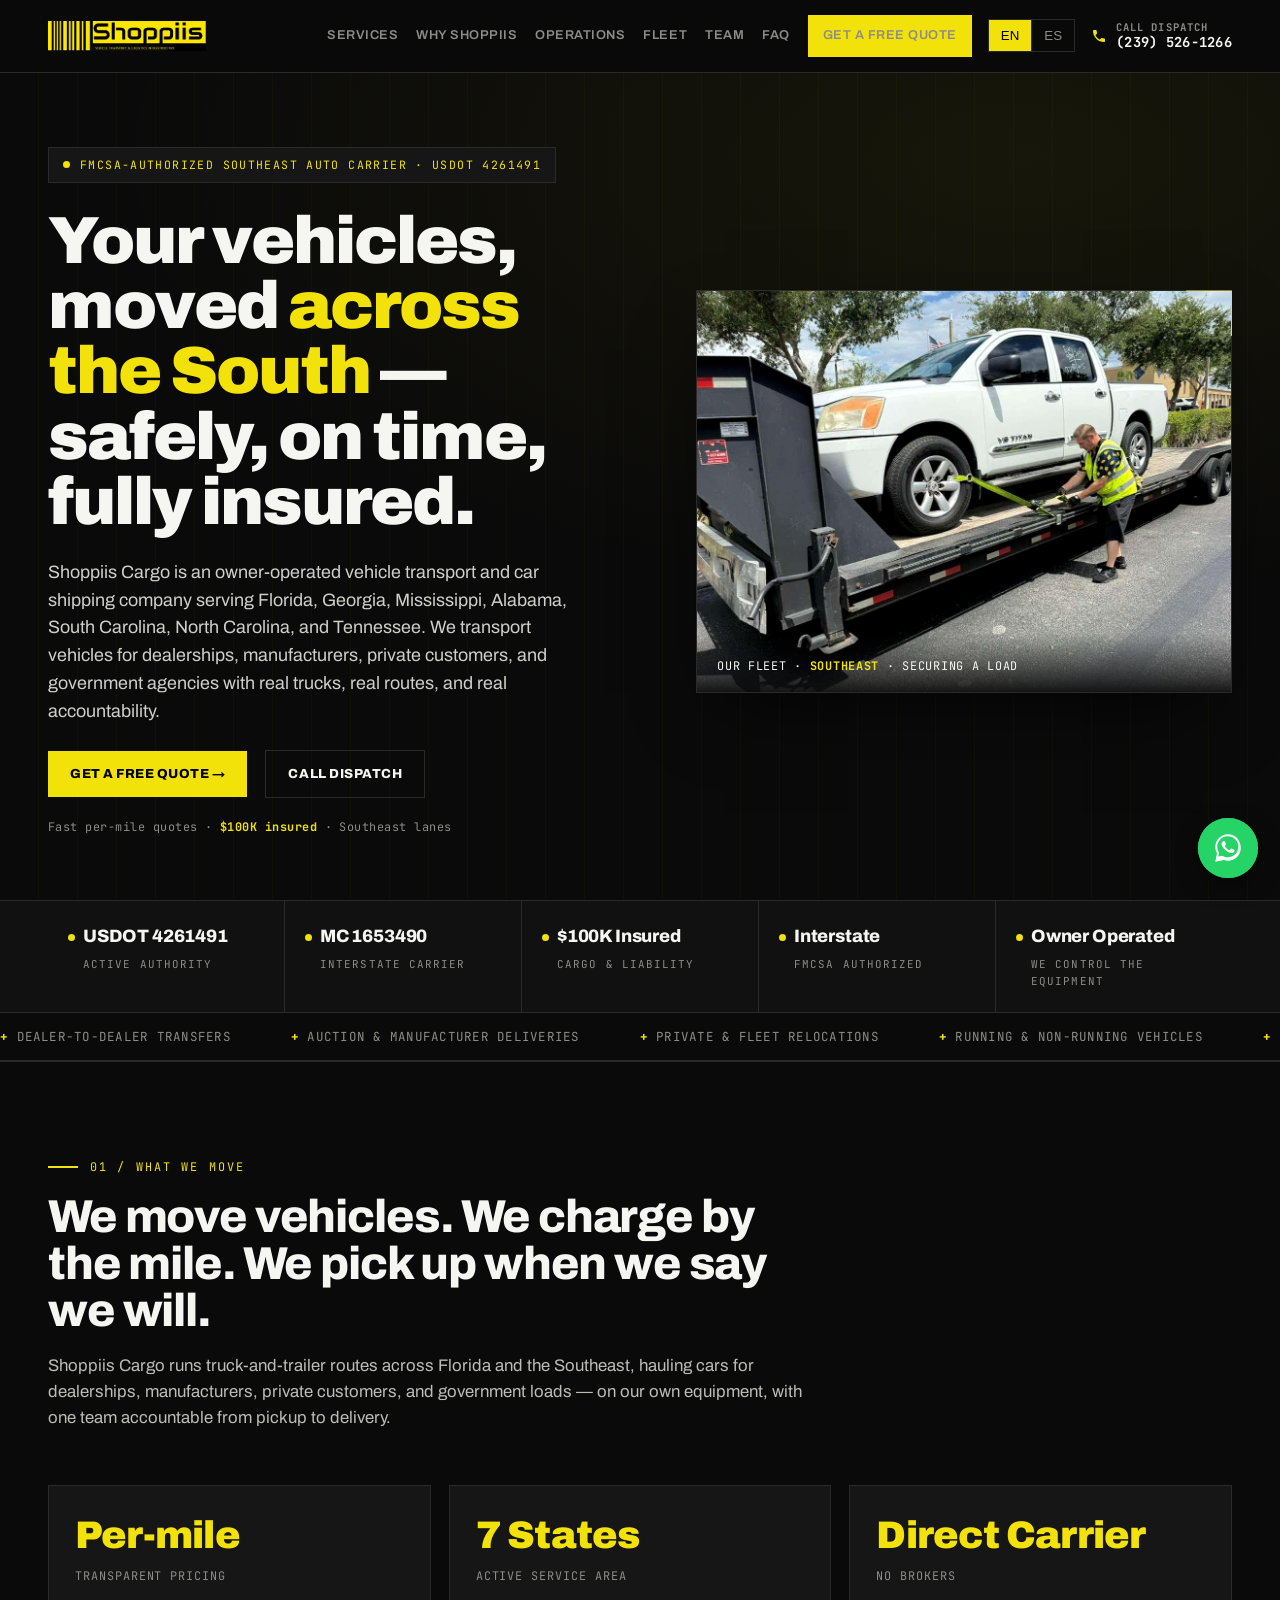
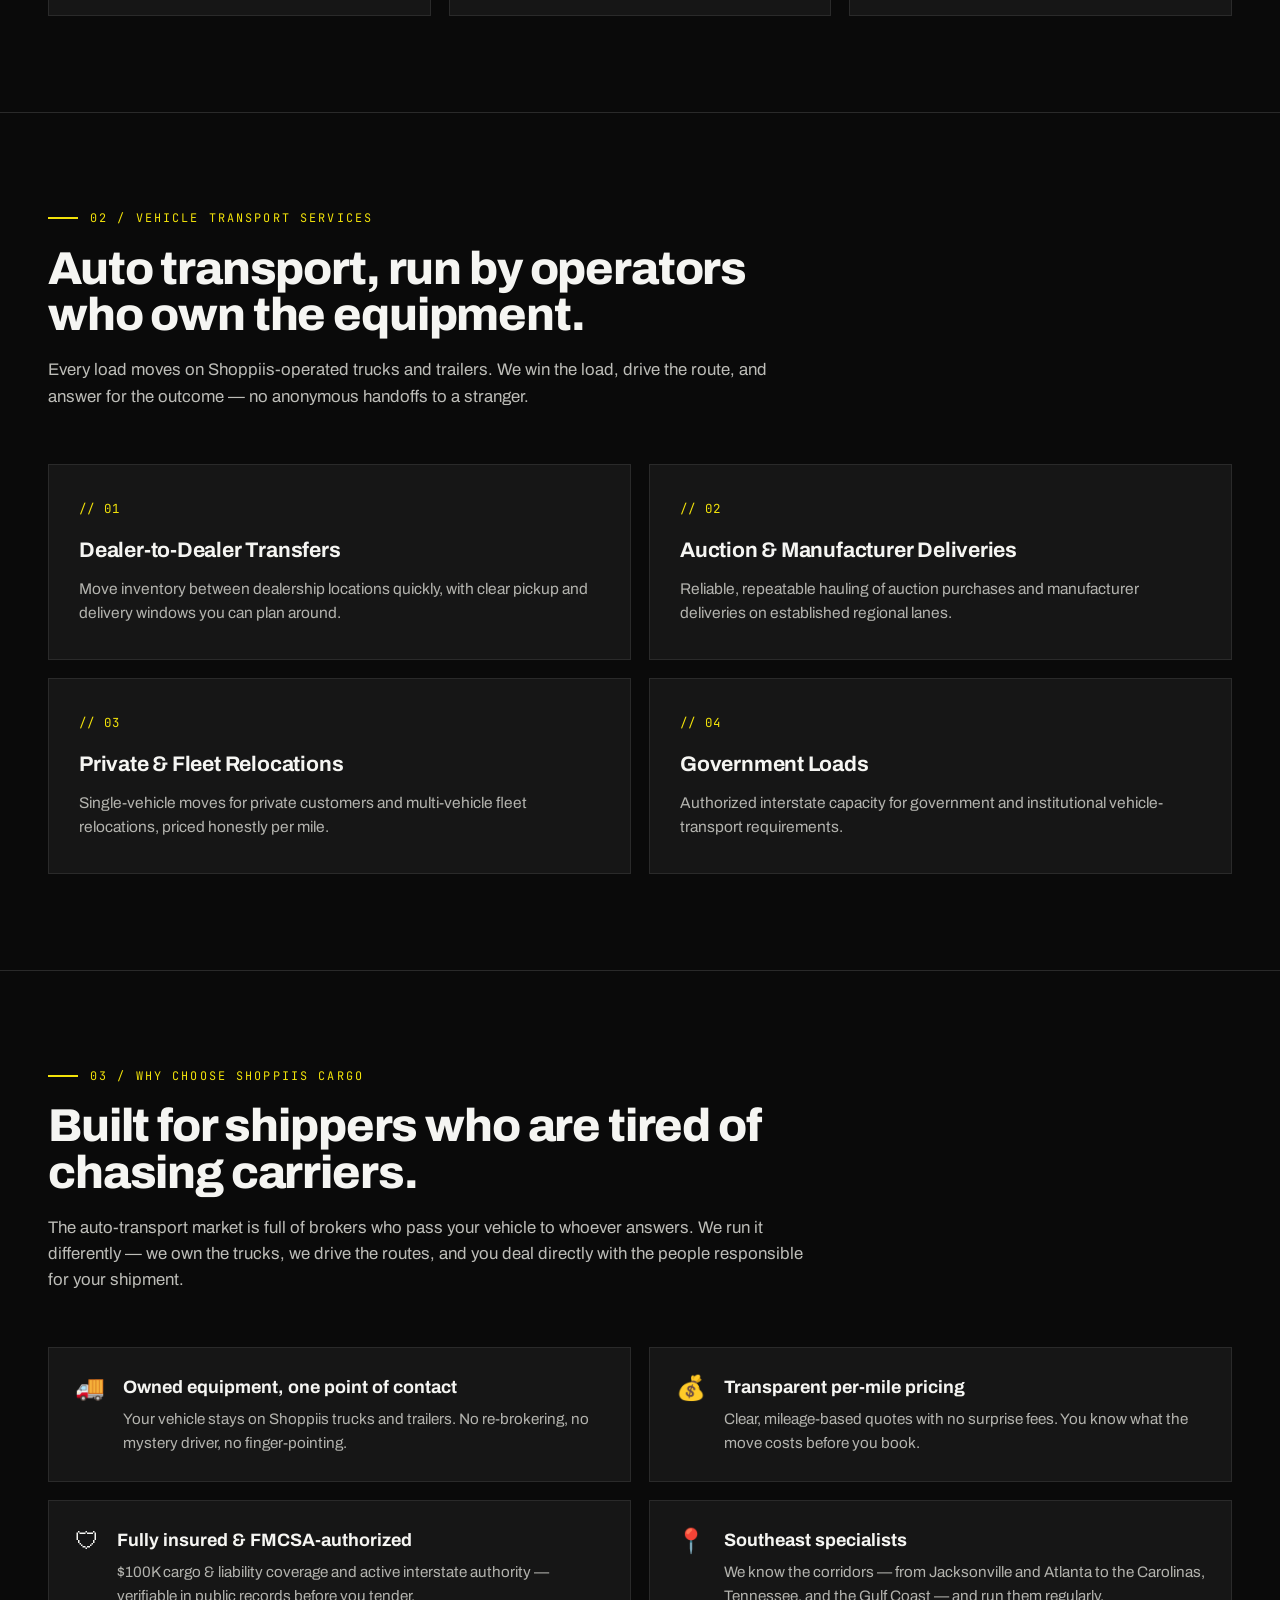
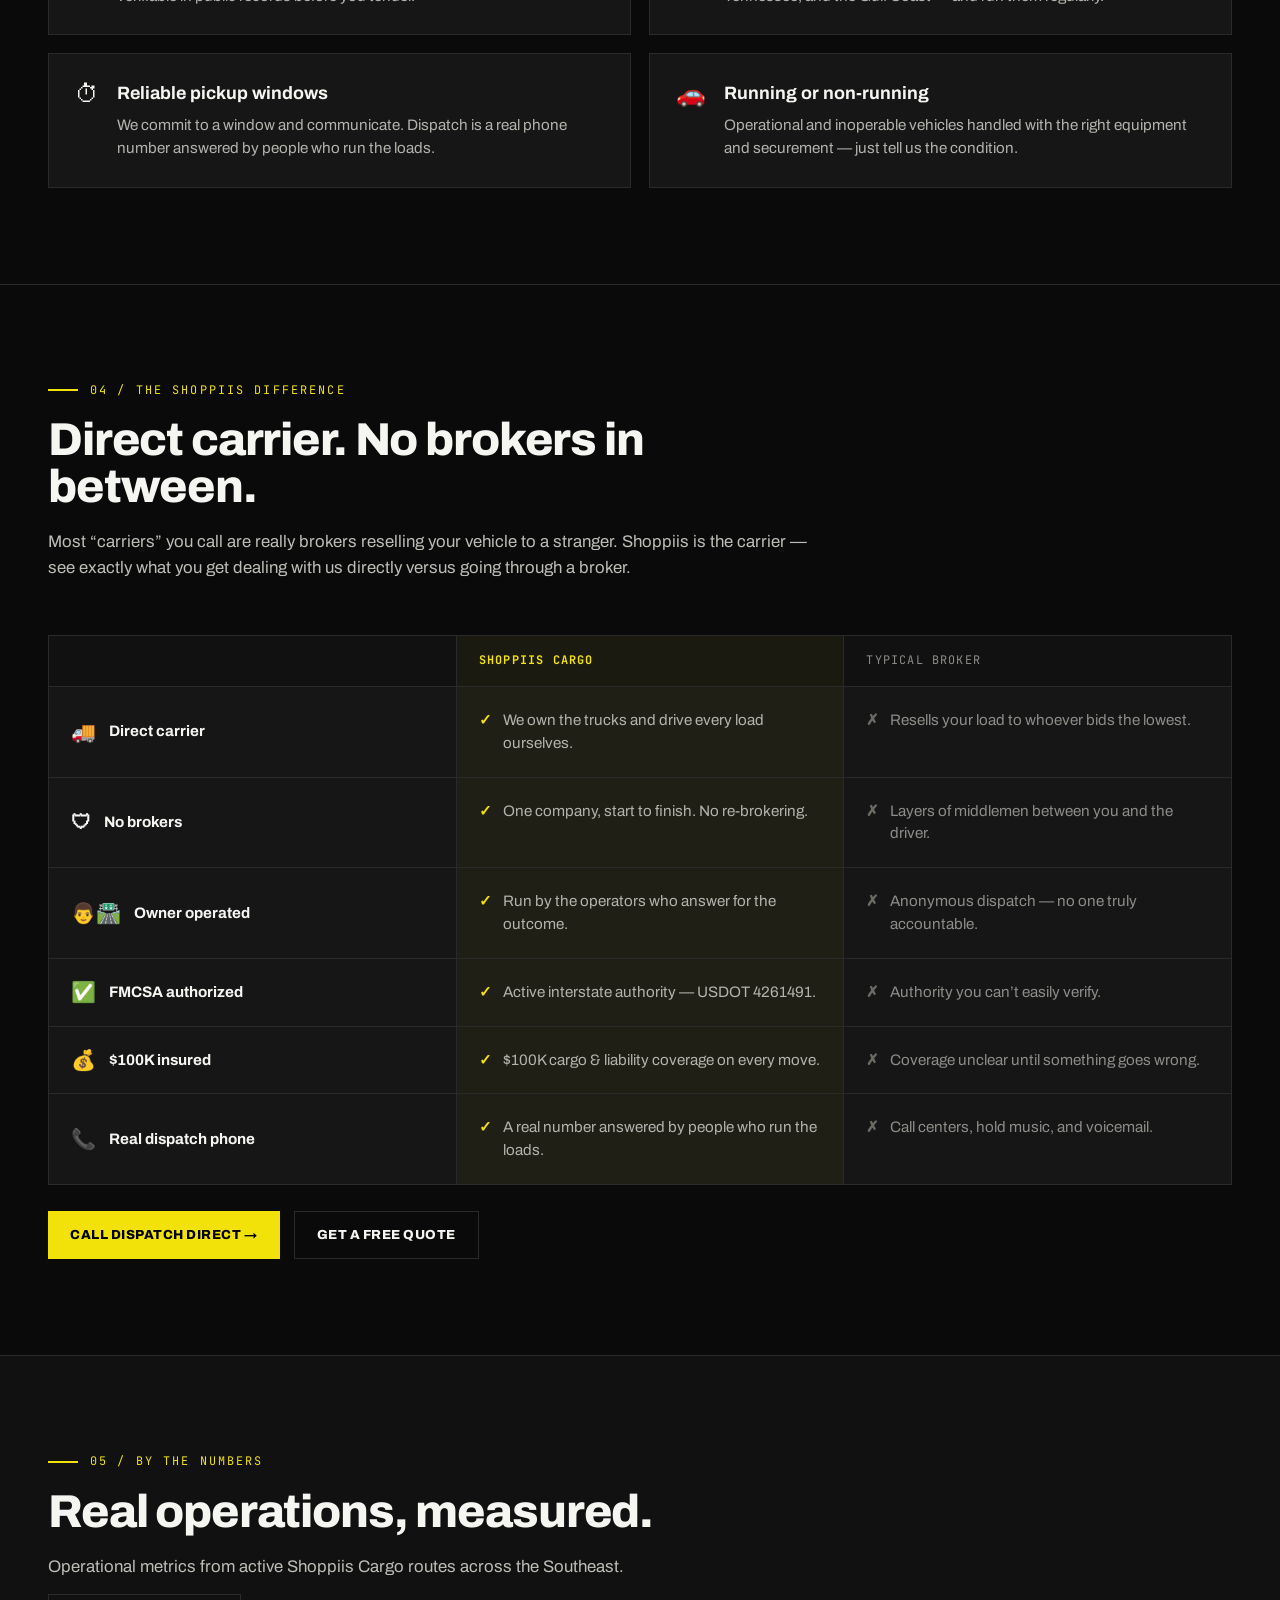
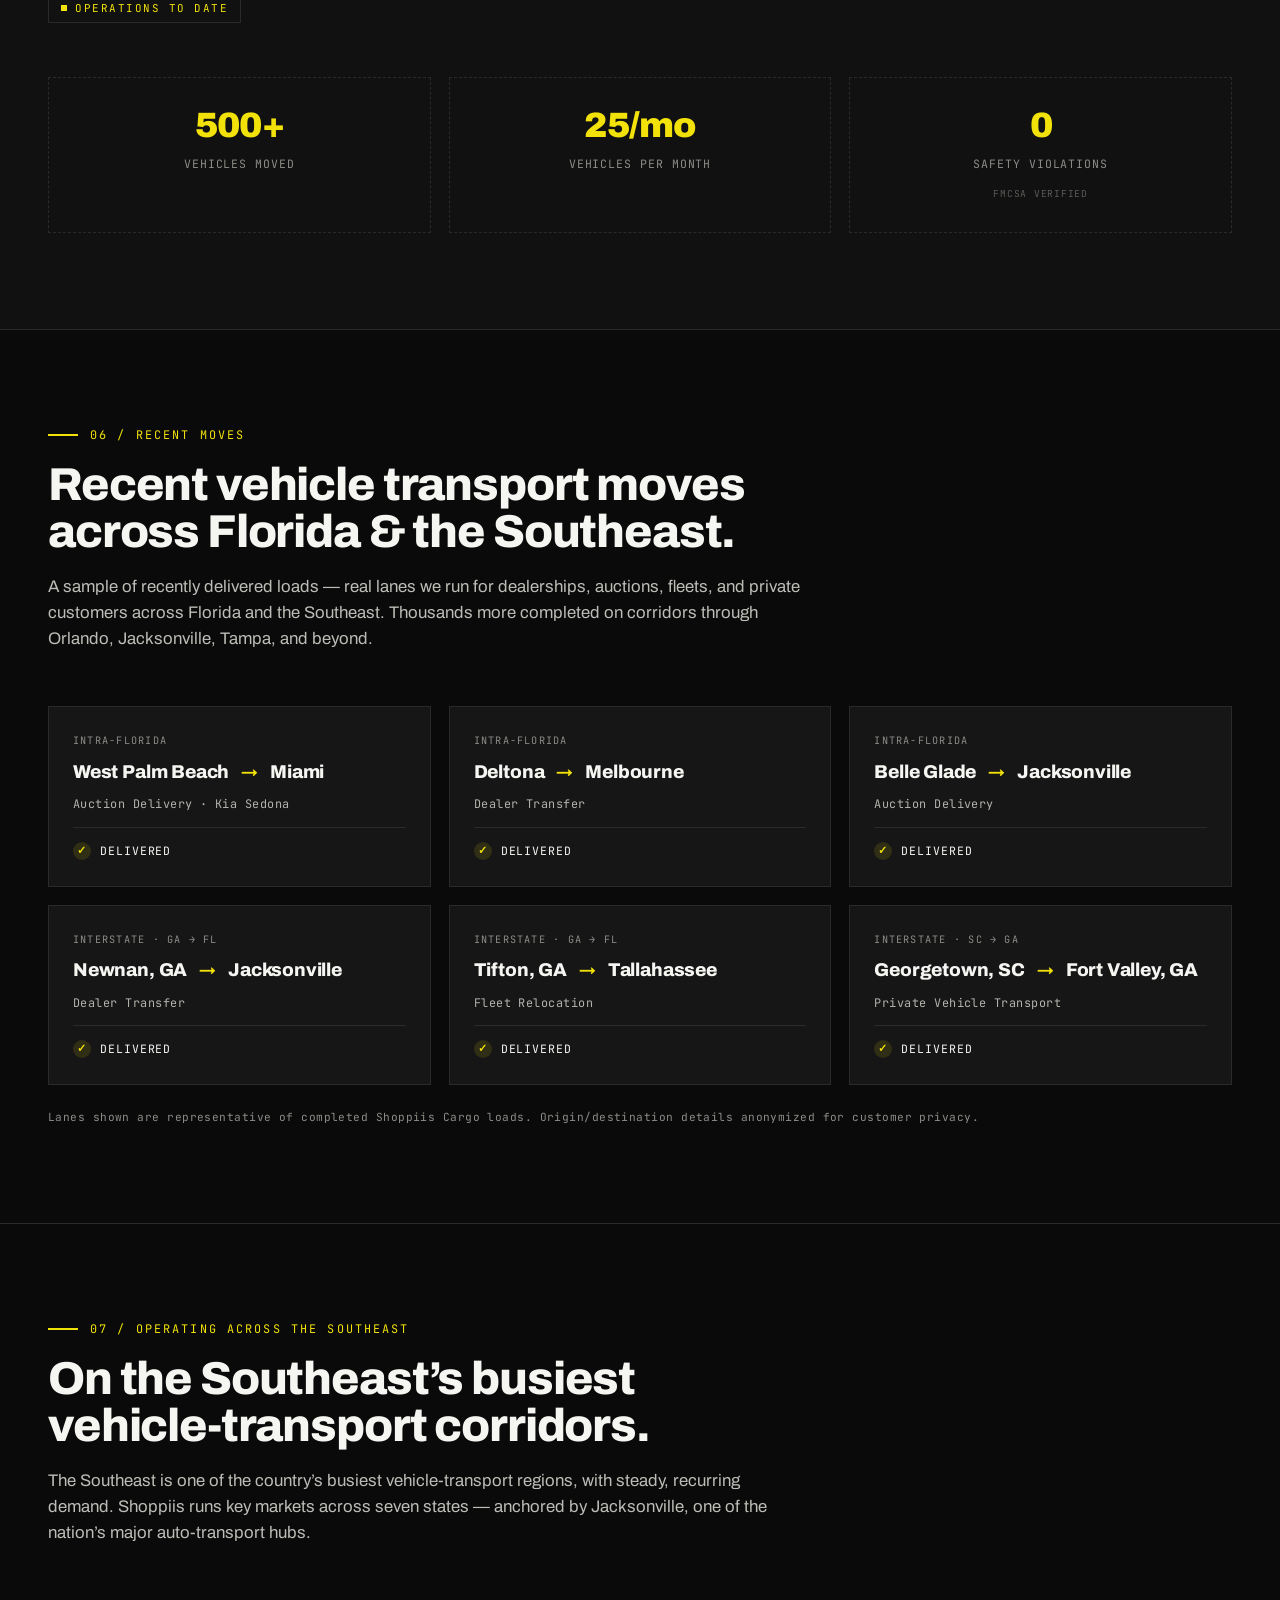
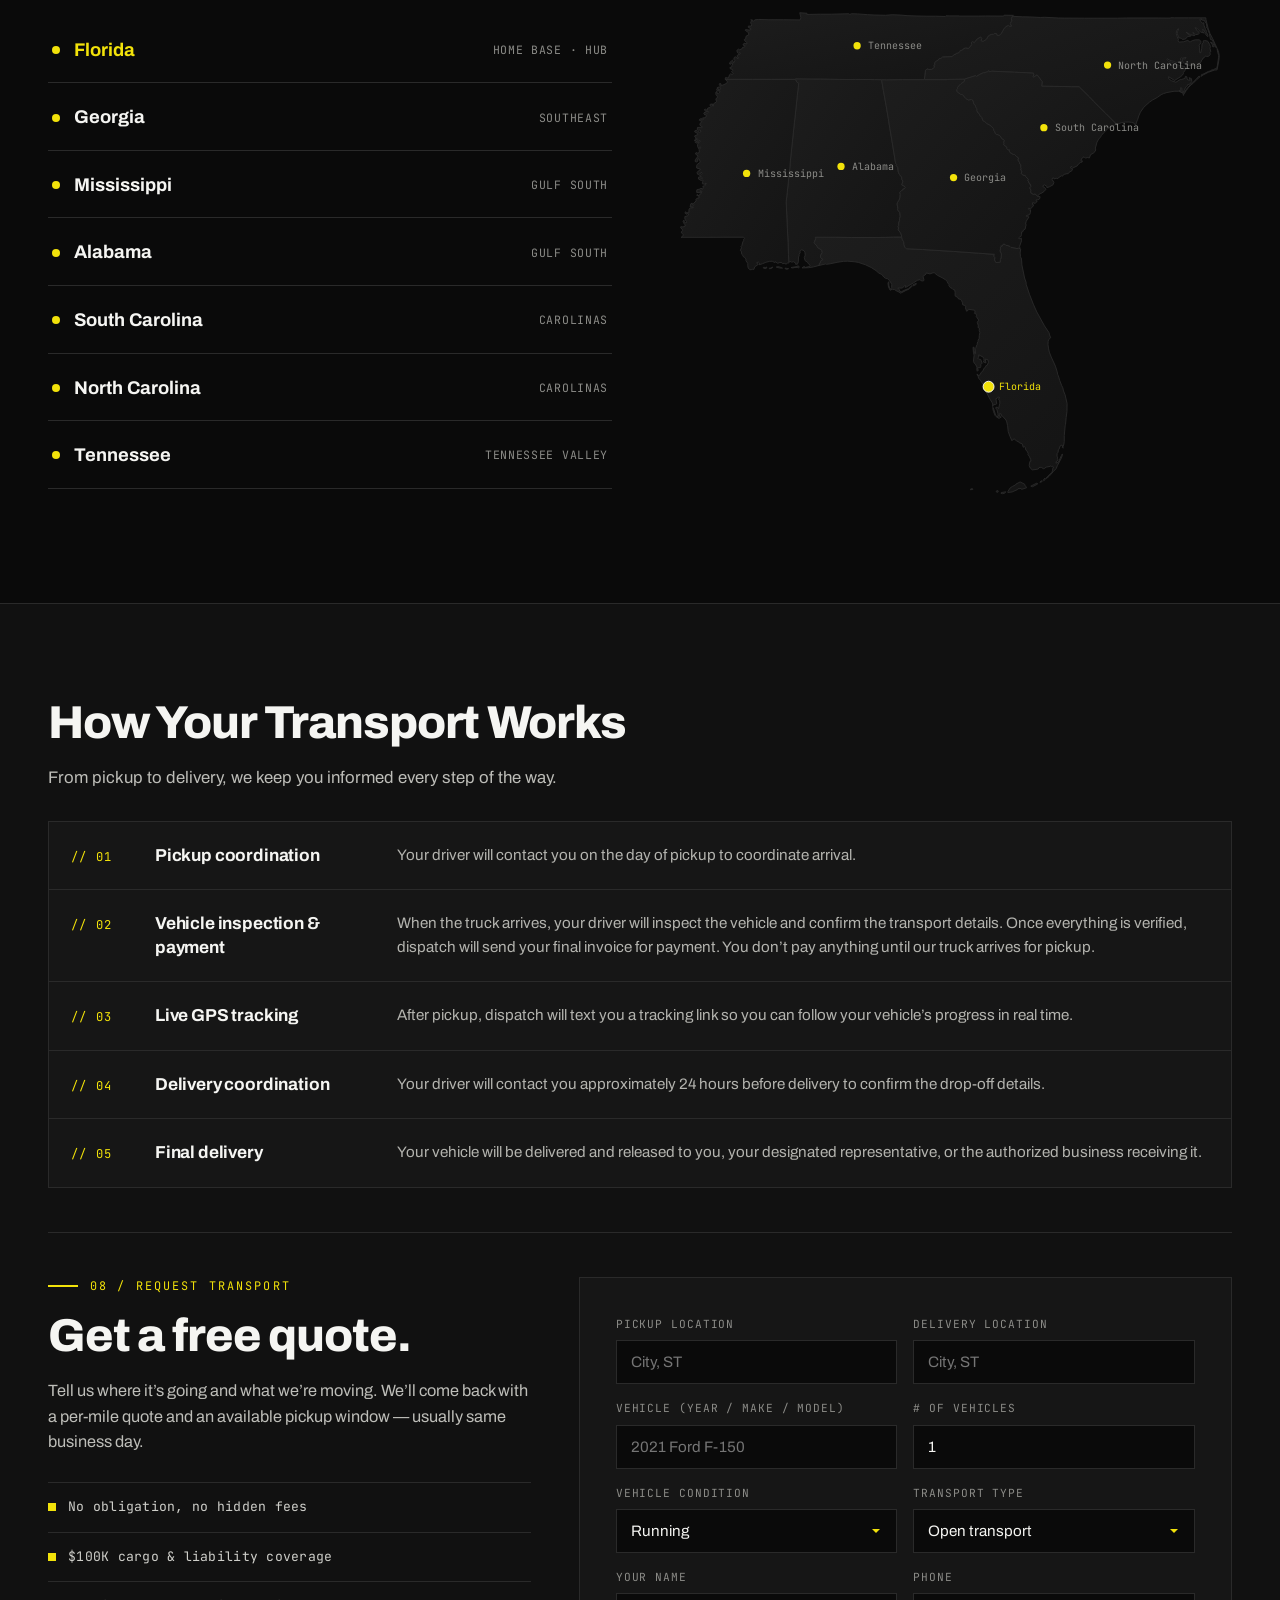
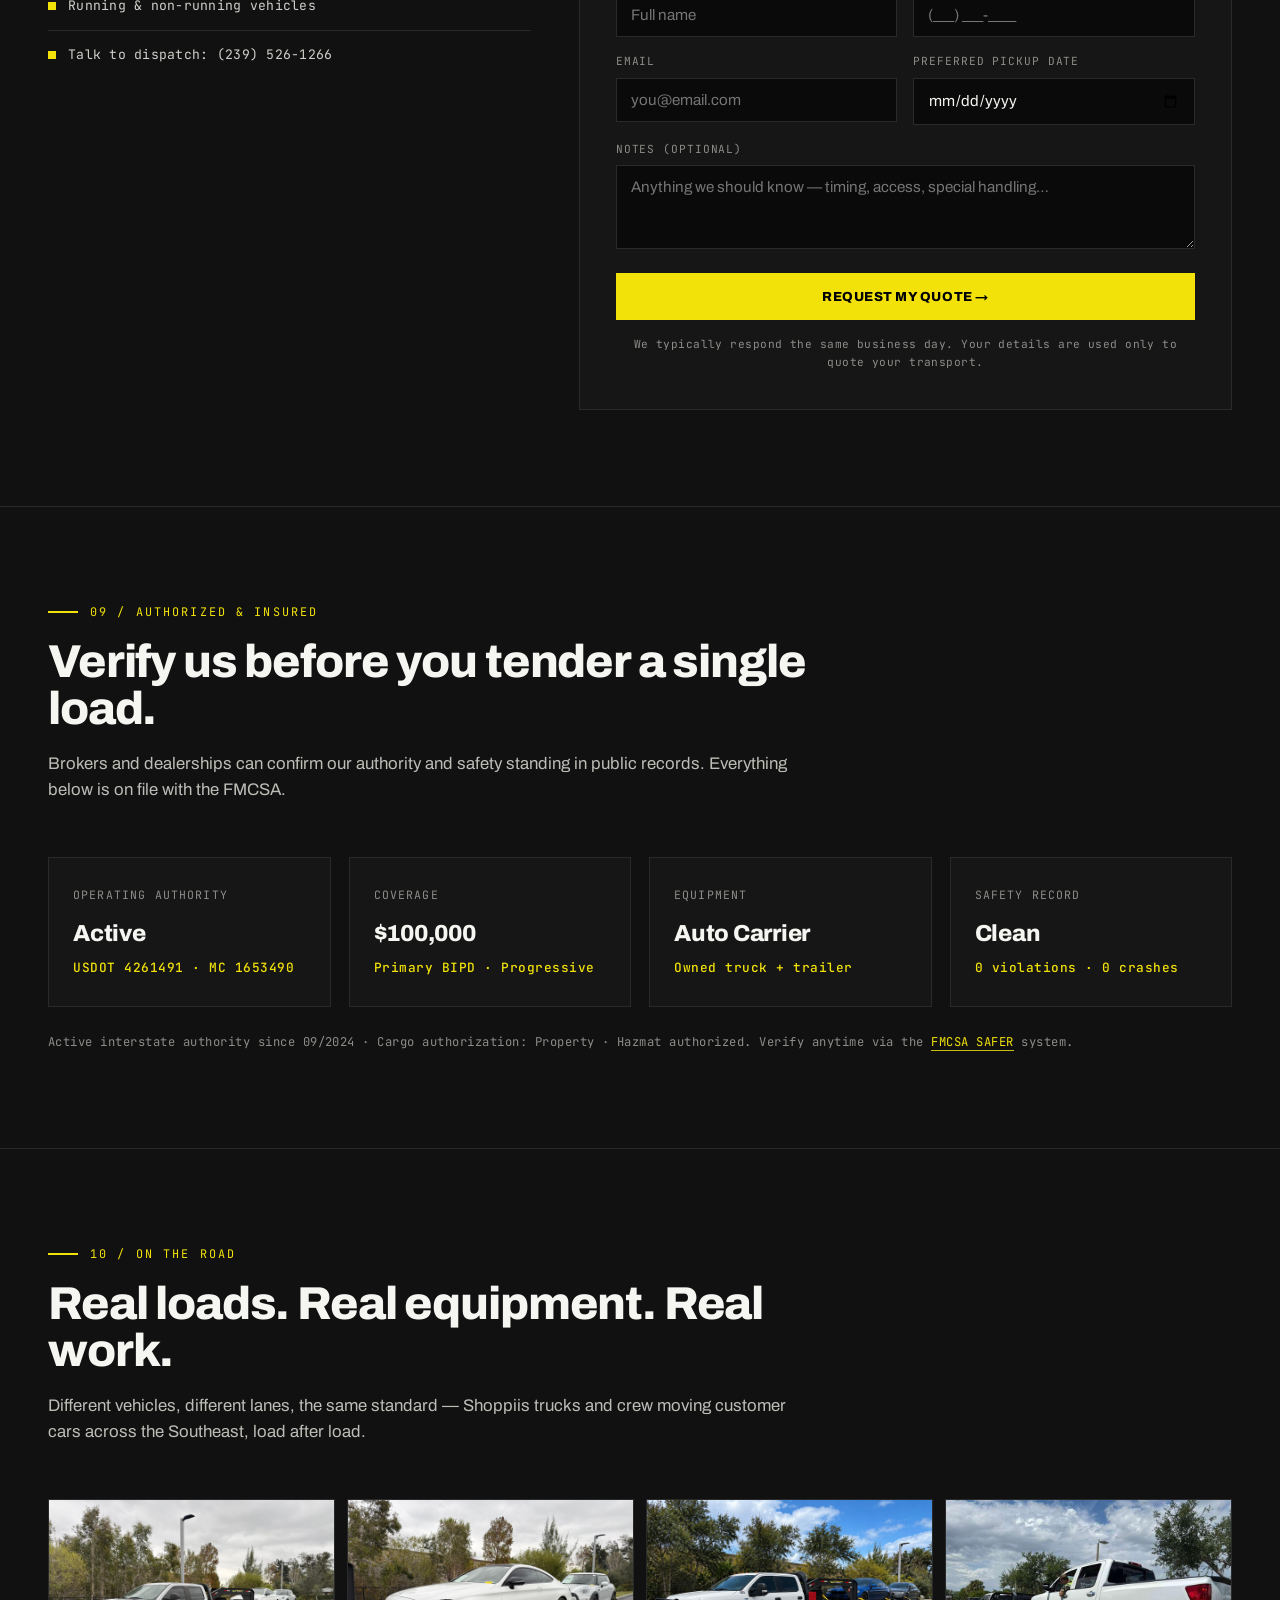
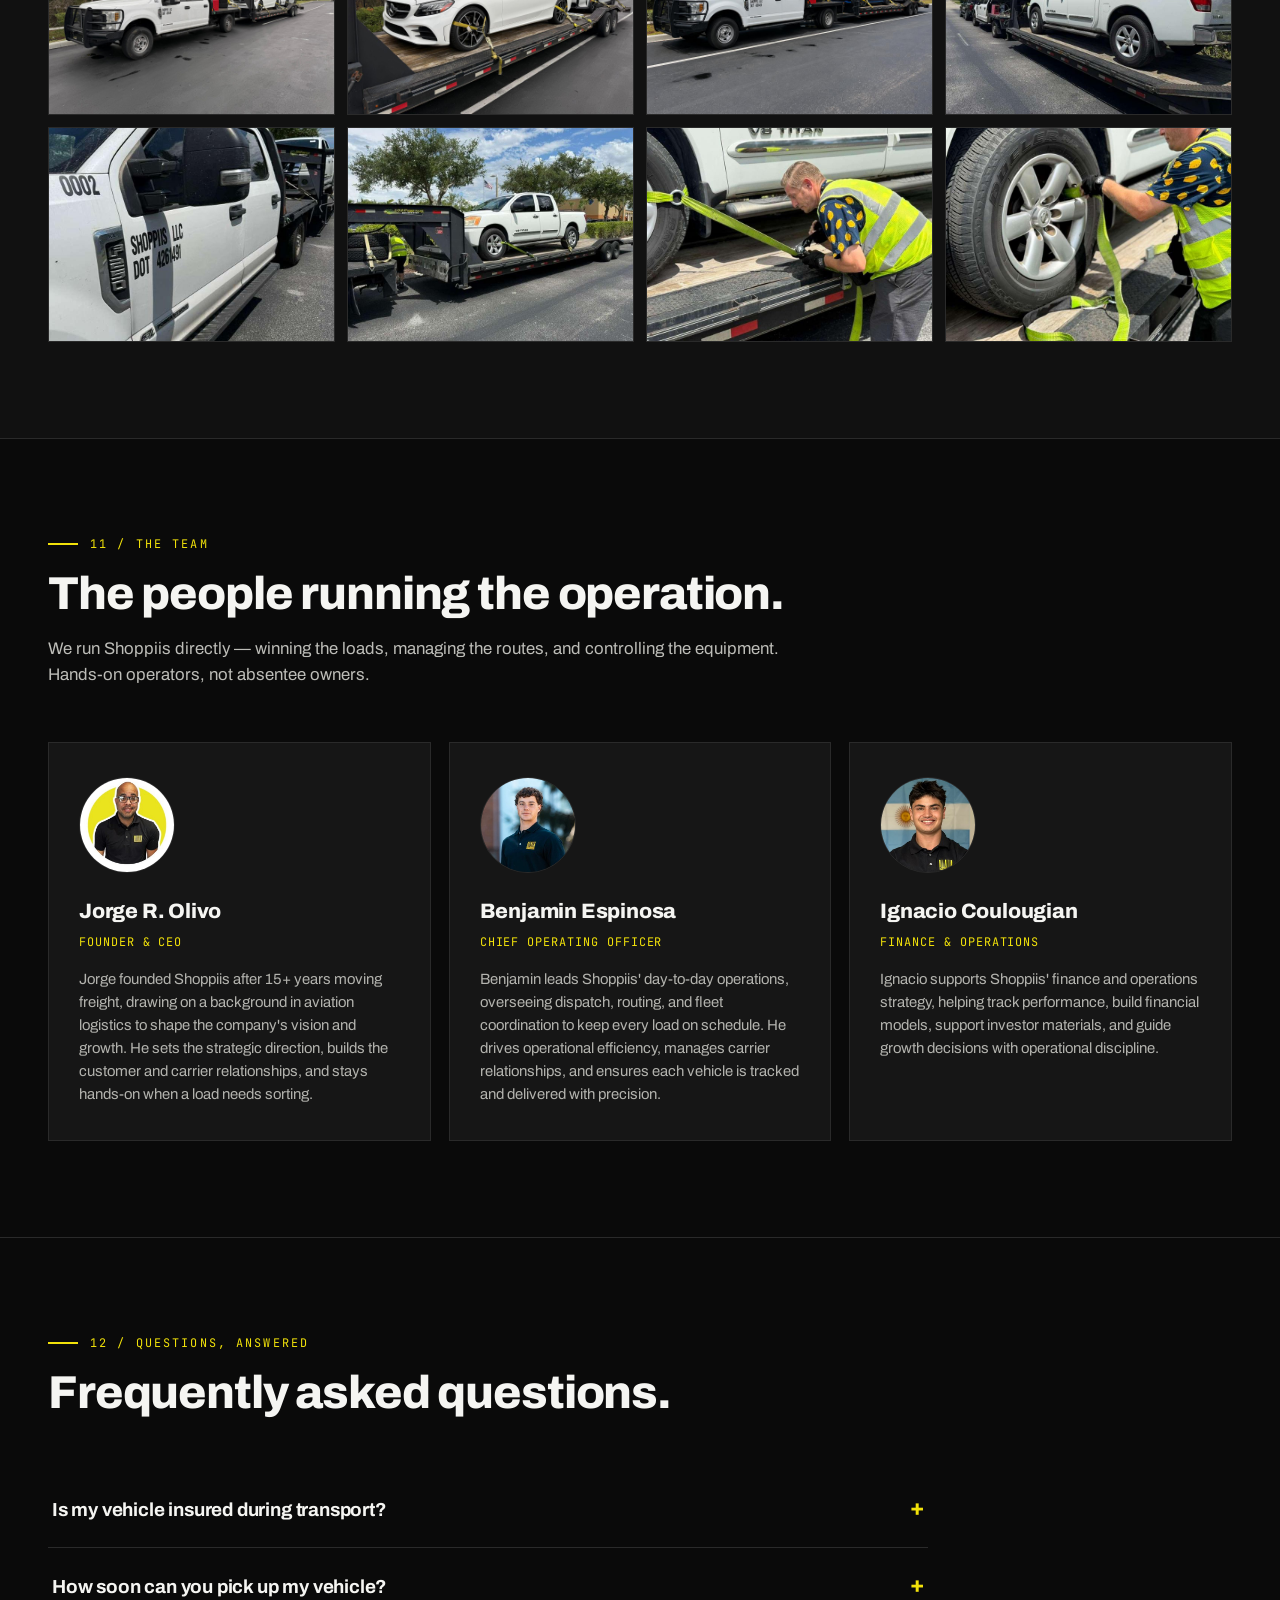
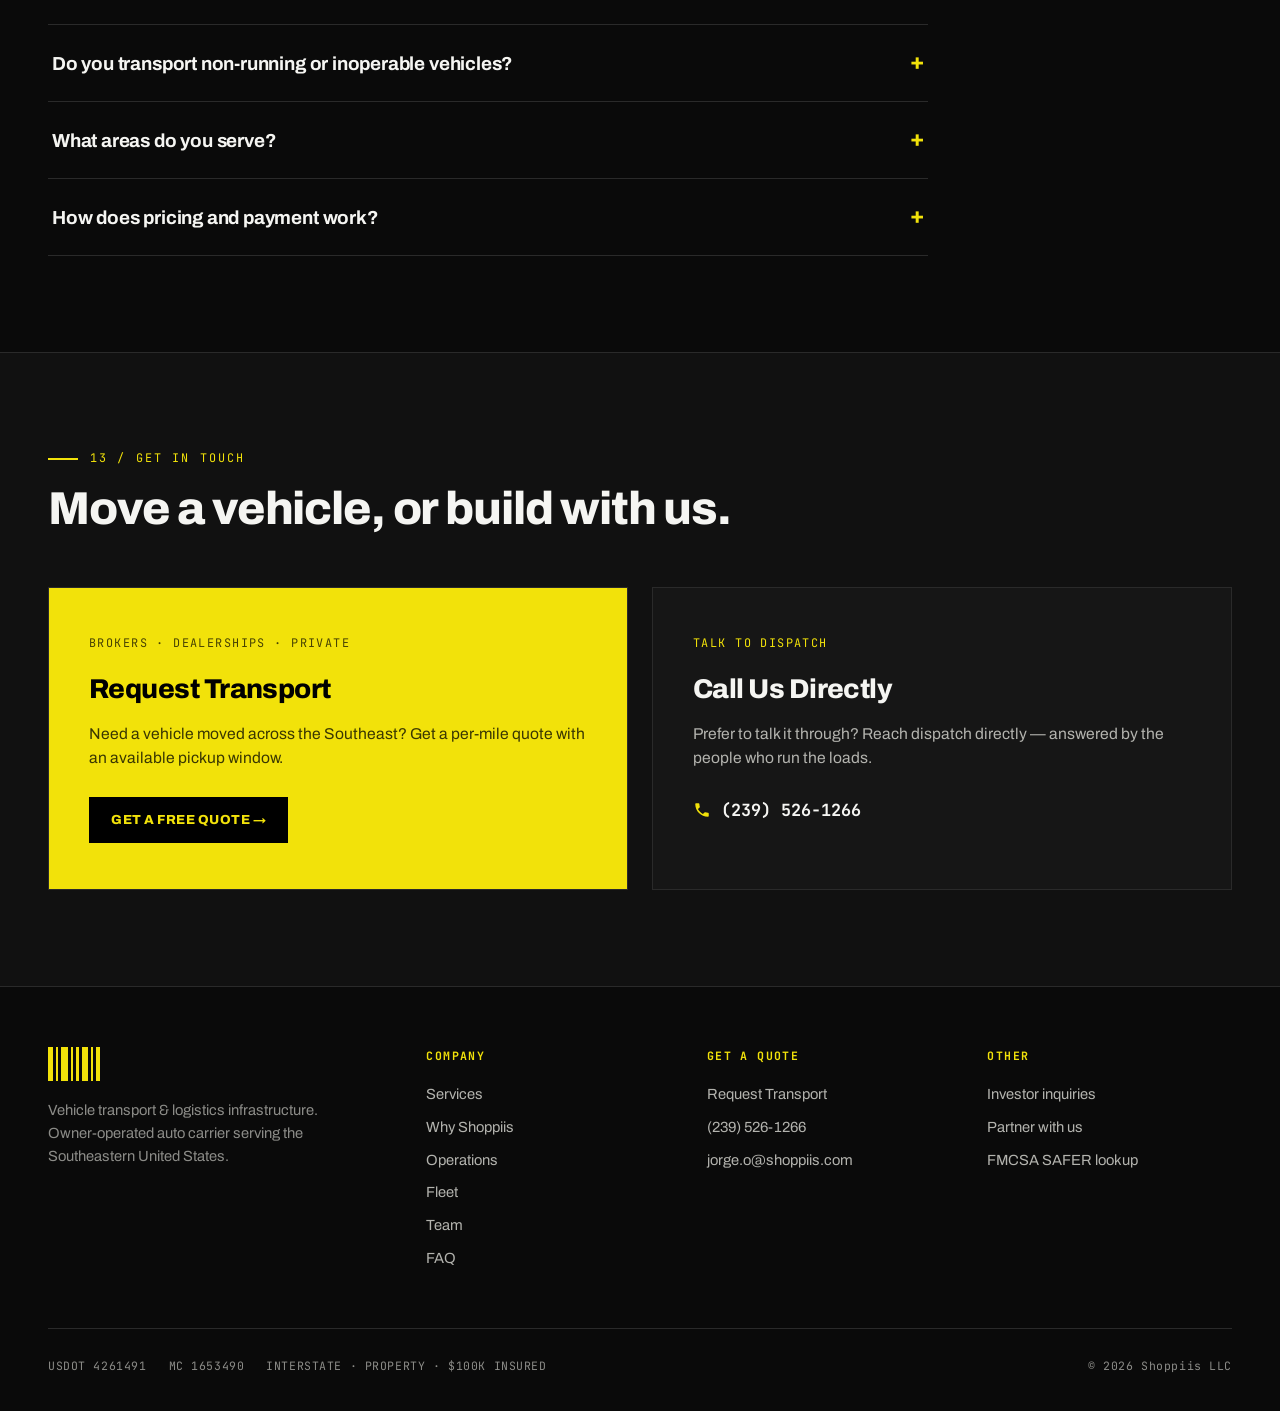
==== commit 4b507524: "Add customer transport process section Co-Authored-By: Claude Opus 5 <noreply@anthropic.com> Claude-" ====
--- a/shoppiis-web/index.html
+++ b/shoppiis-web/index.html
@@ -79,7 +79,7 @@
     {"@type":"Question","name":"How soon can you pick up my vehicle?","acceptedAnswer":{"@type":"Answer","text":"It depends on the lane and current routing, but we usually provide an available pickup window the same business day you request a quote. Our Southeast corridors move fastest. Tell us your preferred date in the quote form and we'll confirm what's realistic."}},
     {"@type":"Question","name":"Do you transport non-running or inoperable vehicles?","acceptedAnswer":{"@type":"Answer","text":"Yes. We handle both running and non-running vehicles — just select the condition in your quote request so we bring the right equipment and securement. Non-running vehicles may require a winch and additional handling, which we'll account for in the quote."}},
     {"@type":"Question","name":"What areas do you serve?","acceptedAnswer":{"@type":"Answer","text":"We operate across the Southeastern United States — Florida, Georgia, Mississippi, Alabama, South Carolina, North Carolina, and Tennessee. Jacksonville is a major national auto-transport hub and anchors our network. Have a lane outside this area? Ask — we hold interstate authority and can quote it."}},
-    {"@type":"Question","name":"How does pricing and payment work?","acceptedAnswer":{"@type":"Answer","text":"Transport is priced per mile based on distance, vehicle count, and condition — no surprise fees. You'll get a clear quote before you book. Payment terms are confirmed at booking; brokers can ask about carrier-packet and payment arrangements directly with dispatch."}}
+    {"@type":"Question","name":"How does pricing and payment work?","acceptedAnswer":{"@type":"Answer","text":"Transport is priced per mile based on distance, vehicle count, and condition — no surprise fees. You'll get a clear quote before you book. Customers don't pay until the Shoppiis truck arrives for pickup, the vehicle has been inspected, and the transport details have been confirmed — dispatch then sends the final invoice for payment. Brokers can ask about carrier-packet and payment arrangements directly with dispatch."}}
   ]
 }
 </script>
@@ -465,9 +465,9 @@
           <div class="iq-field">
             <label class="mono" data-en="Vehicle type" data-es="Tipo de vehículo">Vehicle type</label>
             <select id="iqVehicle">
-              <option value="1.25" data-opt-en="Standard Car, Truck or SUV — $1.25 / mi" data-opt-es="Auto, camioneta o SUV estándar — $1.25 / mi">Standard Car, Truck or SUV — $1.25 / mi</option>
-              <option value="1.75" data-opt-en="Dually Truck or Van — $1.75 / mi" data-opt-es="Dually o Van — $1.75 / mi">Dually Truck or Van — $1.75 / mi</option>
-              <option value="2.00" data-opt-en="Oversized or Custom Vehicle — $2.00 / mi" data-opt-es="Vehículo grande o personalizado — $2.00 / mi">Oversized or Custom Vehicle — $2.00 / mi</option>
+              <option value="1.00" data-opt-en="Standard Car, Truck or SUV — $1.00 / mi" data-opt-es="Auto, camioneta o SUV estándar — $1.00 / mi">Standard Car, Truck or SUV — $1.00 / mi</option>
+              <option value="1.50" data-opt-en="Dually Truck or Van — $1.50 / mi" data-opt-es="Dually o Van — $1.50 / mi">Dually Truck or Van — $1.50 / mi</option>
+              <option value="1.75" data-opt-en="Oversized or Custom Vehicle — $1.75 / mi" data-opt-es="Vehículo grande o personalizado — $1.75 / mi">Oversized or Custom Vehicle — $1.75 / mi</option>
             </select>
           </div>
           <button type="button" class="btn" id="iqCalc" data-en="Get Instant Quote &rarr;" data-es="Cotizar al instante &rarr;">Get Instant Quote &rarr;</button>
@@ -493,6 +493,44 @@
       </div>
     </div>
 
+    <!-- ===== PROCESO DEL CLIENTE (5 pasos) =====
+         Qué pasa después de cotizar y antes de mandar la solicitud de reserva.
+         Vive dentro de la sección 08 (cotización / reserva), entre la cotización
+         instantánea y el formulario. ===== -->
+    <div class="process">
+      <div class="sec-head reveal">
+        <h2 data-en="How Your Transport Works" data-es="Cómo funciona su transporte">How Your Transport Works</h2>
+        <p data-en="From pickup to delivery, we keep you informed every step of the way." data-es="Desde la recogida hasta la entrega, lo mantenemos informado en cada paso.">From pickup to delivery, we keep you informed every step of the way.</p>
+      </div>
+      <div class="process-list reveal">
+        <div class="process-step">
+          <div class="ps-n mono">// 01</div>
+          <h3 class="ps-t" data-en="Pickup coordination" data-es="Coordinación de la recogida">Pickup coordination</h3>
+          <p class="ps-d" data-en="Your driver will contact you on the day of pickup to coordinate arrival." data-es="Su conductor lo contactará el día de la recogida para coordinar la llegada.">Your driver will contact you on the day of pickup to coordinate arrival.</p>
+        </div>
+        <div class="process-step">
+          <div class="ps-n mono">// 02</div>
+          <h3 class="ps-t" data-en="Vehicle inspection &amp; payment" data-es="Inspección del vehículo y pago">Vehicle inspection &amp; payment</h3>
+          <p class="ps-d" data-en="When the truck arrives, your driver will inspect the vehicle and confirm the transport details. Once everything is verified, dispatch will send your final invoice for payment. You don&rsquo;t pay anything until our truck arrives for pickup." data-es="Cuando el camión llega, su conductor inspecciona el vehículo y confirma los detalles del transporte. Una vez verificado todo, despacho le envía la factura final para el pago. Usted no paga nada hasta que nuestro camión llega a la recogida.">When the truck arrives, your driver will inspect the vehicle and confirm the transport details. Once everything is verified, dispatch will send your final invoice for payment. You don&rsquo;t pay anything until our truck arrives for pickup.</p>
+        </div>
+        <div class="process-step">
+          <div class="ps-n mono">// 03</div>
+          <h3 class="ps-t" data-en="Live GPS tracking" data-es="Seguimiento GPS en vivo">Live GPS tracking</h3>
+          <p class="ps-d" data-en="After pickup, dispatch will text you a tracking link so you can follow your vehicle&rsquo;s progress in real time." data-es="Después de la recogida, despacho le envía por mensaje un enlace de seguimiento para ver el avance de su vehículo en tiempo real.">After pickup, dispatch will text you a tracking link so you can follow your vehicle&rsquo;s progress in real time.</p>
+        </div>
+        <div class="process-step">
+          <div class="ps-n mono">// 04</div>
+          <h3 class="ps-t" data-en="Delivery coordination" data-es="Coordinación de la entrega">Delivery coordination</h3>
+          <p class="ps-d" data-en="Your driver will contact you approximately 24 hours before delivery to confirm the drop-off details." data-es="Su conductor lo contactará aproximadamente 24 horas antes de la entrega para confirmar los detalles.">Your driver will contact you approximately 24 hours before delivery to confirm the drop-off details.</p>
+        </div>
+        <div class="process-step">
+          <div class="ps-n mono">// 05</div>
+          <h3 class="ps-t" data-en="Final delivery" data-es="Entrega final">Final delivery</h3>
+          <p class="ps-d" data-en="Your vehicle will be delivered and released to you, your designated representative, or the authorized business receiving it." data-es="Su vehículo se entrega y se libera a usted, a su representante designado o a la empresa autorizada que lo recibe.">Your vehicle will be delivered and released to you, your designated representative, or the authorized business receiving it.</p>
+        </div>
+      </div>
+    </div>
+
     <!-- ===== FORMULARIO MANUAL =====
          Con la cotización instantánea activa queda oculto y solo aparece al
          tocar "Request to Book" (app.js). Si no hay mapa (sin MAPBOX_TOKEN o
@@ -509,20 +547,12 @@
       </div>
       <div>
         <form class="qform" id="quoteForm">
-          <!-- Web3Forms: pegá tu clave de acceso acá (https://web3forms.com)
-               ⚠ DÓNDE LLEGAN LOS PEDIDOS: el email destino NO se define acá — lo
-               define la cuenta de Web3Forms a la que pertenece esta access key.
-               Para que las cotizaciones lleguen a dispatch@shoppiis.com hay que
-               generar una access key nueva registrada con ese email en
-               https://web3forms.com y reemplazar el value de abajo. -->
+          <!-- Web3Forms: pegá tu clave de acceso acá (https://web3forms.com) -->
           <input type="hidden" name="access_key" value="f1746726-21ae-46b0-90c2-44c6be312043">
           <!-- El asunto se completa dinámicamente en app.js: "New Shoppiis Booking Request — [origen] → [destino]" -->
           <input type="hidden" name="subject" value="New Shoppiis Booking Request">
           <input type="hidden" name="status" value="BOOKING REQUEST — NOT YET CONFIRMED">
           <input type="hidden" name="from_name" value="Shoppiis Website">
-          <!-- Copia a despacho. OJO: "ccemail" es una función PRO de Web3Forms —
-               en el plan gratuito el campo se ignora y NO se manda la copia. -->
-          <input type="hidden" name="ccemail" value="dispatch@shoppiis.com">
           <!-- honeypot anti-bots: los humanos no lo ven ni lo completan -->
           <input type="checkbox" name="botcheck" style="display:none" tabindex="-1" autocomplete="off">
           <div class="qrow">
@@ -641,7 +671,7 @@
       <div class="faq-item"><button class="faq-q">How soon can you pick up my vehicle?<span class="sign">+</span></button><div class="faq-a"><div class="inner">It depends on the lane and current routing, but we usually provide an available pickup window the same business day you request a quote. Our Southeast corridors move fastest. Tell us your preferred date in the quote form and we&rsquo;ll confirm what&rsquo;s realistic.</div></div></div>
       <div class="faq-item"><button class="faq-q">Do you transport non-running or inoperable vehicles?<span class="sign">+</span></button><div class="faq-a"><div class="inner">Yes. We handle both running and non-running vehicles &mdash; just select the condition in your quote request so we bring the right equipment and securement. Non-running vehicles may require a winch and additional handling, which we&rsquo;ll account for in the quote.</div></div></div>
       <div class="faq-item"><button class="faq-q">What areas do you serve?<span class="sign">+</span></button><div class="faq-a"><div class="inner">We operate across the Southeastern United States &mdash; Florida, Georgia, Mississippi, Alabama, South Carolina, North Carolina, and Tennessee. Jacksonville is a major national auto-transport hub and anchors our network. Have a lane outside this area? Ask &mdash; we hold interstate authority and can quote it.</div></div></div>
-      <div class="faq-item"><button class="faq-q">How does pricing and payment work?<span class="sign">+</span></button><div class="faq-a"><div class="inner">Transport is priced per mile based on distance, vehicle count, and condition &mdash; no surprise fees. You&rsquo;ll get a clear quote before you book. Payment terms are confirmed at booking; brokers can ask about carrier-packet and payment arrangements directly with dispatch. <em style="color:#5a5a56">[Confirm accepted payment methods/terms before publishing.]</em></div></div></div>
+      <div class="faq-item"><button class="faq-q">How does pricing and payment work?<span class="sign">+</span></button><div class="faq-a"><div class="inner">Transport is priced per mile based on distance, vehicle count, and condition &mdash; no surprise fees. You&rsquo;ll get a clear quote before you book. Customers don&rsquo;t pay until the Shoppiis truck arrives for pickup, the vehicle has been inspected, and the transport details have been confirmed &mdash; dispatch then sends the final invoice for payment. Brokers can ask about carrier-packet and payment arrangements directly with dispatch.</div></div></div>
     </div>
   </div>
 </section>
--- a/shoppiis-web/styles.css
+++ b/shoppiis-web/styles.css
@@ -210,14 +210,15 @@
 .faq-item.open .faq-q .sign{transform:rotate(45deg)}
 .faq-a{max-height:0;overflow:hidden;transition:max-height .3s ease;color:#b3b3ae;font-size:1rem}
 .faq-a .inner{padding:0 4px 26px}
-.faq-item.open .faq-a{max-height:340px}
+.faq-item.open .faq-a{max-height:420px}
 
 /* QUOTE FORM */
 .quote{background:var(--ink)}
 .quote-grid{display:grid;grid-template-columns:.85fr 1.15fr;gap:48px;align-items:start}
 .quote-grid[hidden]{display:none}
-/* Solo cotización instantánea: sin el formulario abajo, sobra el separador */
-.quote.iq-only .iq{padding-bottom:0;margin-bottom:0;border-bottom:0}
+/* Solo cotización instantánea: sin el formulario abajo, sobra el separador
+   del último bloque de la sección (el proceso) */
+.quote.iq-only .process{padding-bottom:0;margin-bottom:0;border-bottom:0}
 .quote-aside .kicker{margin-bottom:18px}
 .quote-aside h2{margin-bottom:18px}
 .quote-aside p{color:#bdbdb8;font-size:1.02rem;margin-bottom:28px}
@@ -301,6 +302,28 @@
 /* nota de teléfono en el mensaje de éxito */
 .form-success .fs-call{color:var(--grey);font-size:.82rem;margin-top:12px}
 
+/* ===== proceso del cliente (5 pasos) ===== */
+.process{padding-bottom:44px;margin-bottom:44px;border-bottom:1px solid var(--grey-line)}
+.process .sec-head{max-width:720px;margin-bottom:30px}
+.process-list{border:1px solid var(--grey-line);background:var(--panel)}
+.process-step{display:grid;grid-template-columns:62px 220px 1fr;gap:0 22px;padding:22px;border-top:1px solid var(--grey-line);transition:background .2s}
+.process-step:first-child{border-top:none}
+.process-step:hover{background:var(--panel2)}
+.ps-n{font-size:.76rem;letter-spacing:.1em;color:var(--yellow);padding-top:4px}
+.ps-t{font-family:'Archivo';font-weight:700;font-size:1.08rem;letter-spacing:-.01em;line-height:1.35}
+.ps-d{color:#b3b3ae;font-size:.95rem}
+@media(max-width:980px){
+  .process-step{grid-template-columns:54px 1fr;gap:4px 18px}
+  .process-step .ps-d{grid-column:2}
+}
+@media(max-width:760px){
+  .process{padding-bottom:30px;margin-bottom:30px}
+  .process .sec-head{margin-bottom:22px}
+  .process-step{grid-template-columns:1fr;gap:6px 0;padding:18px 16px}
+  .process-step .ps-d{grid-column:auto}
+  .ps-n{padding-top:0}
+}
+
 /* vision (compact, investor-light) */
 .vision{background:var(--black)}
 .vision-inner{display:grid;grid-template-columns:1fr 1fr;gap:48px;align-items:center}
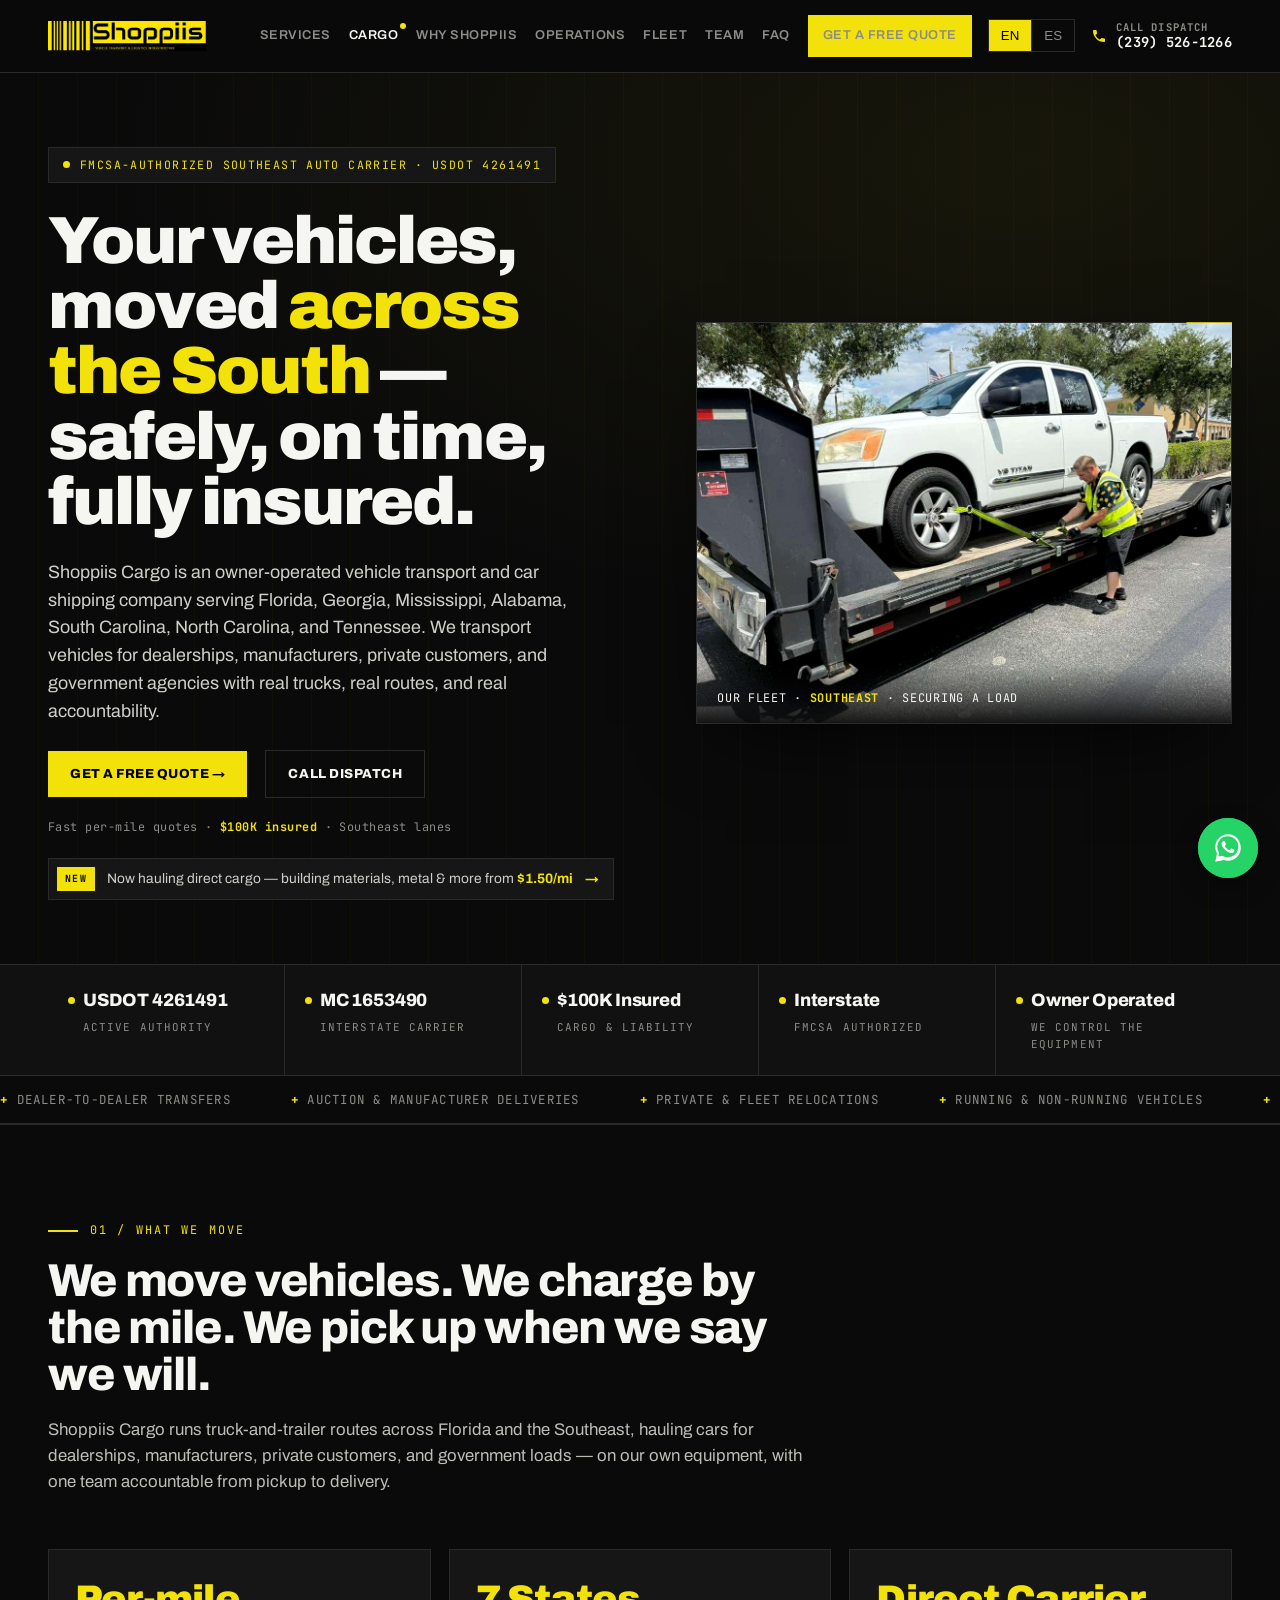
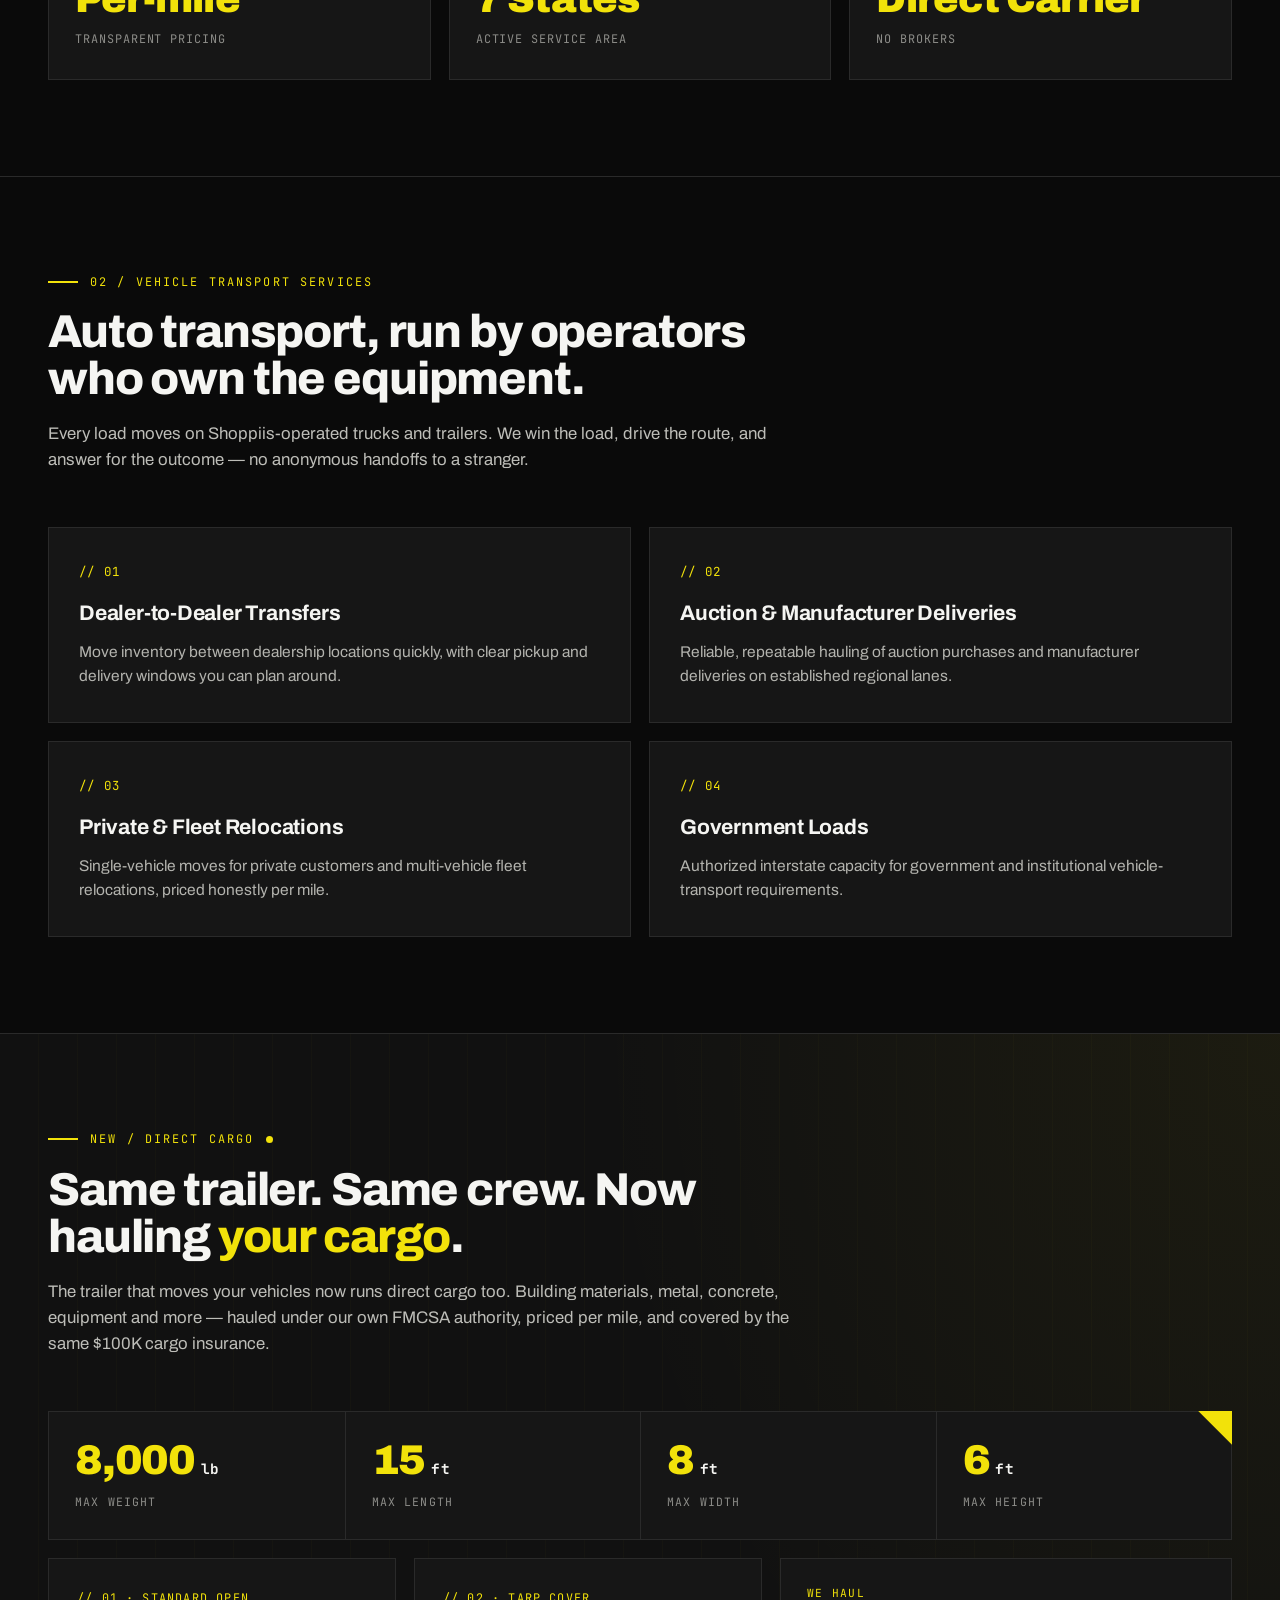
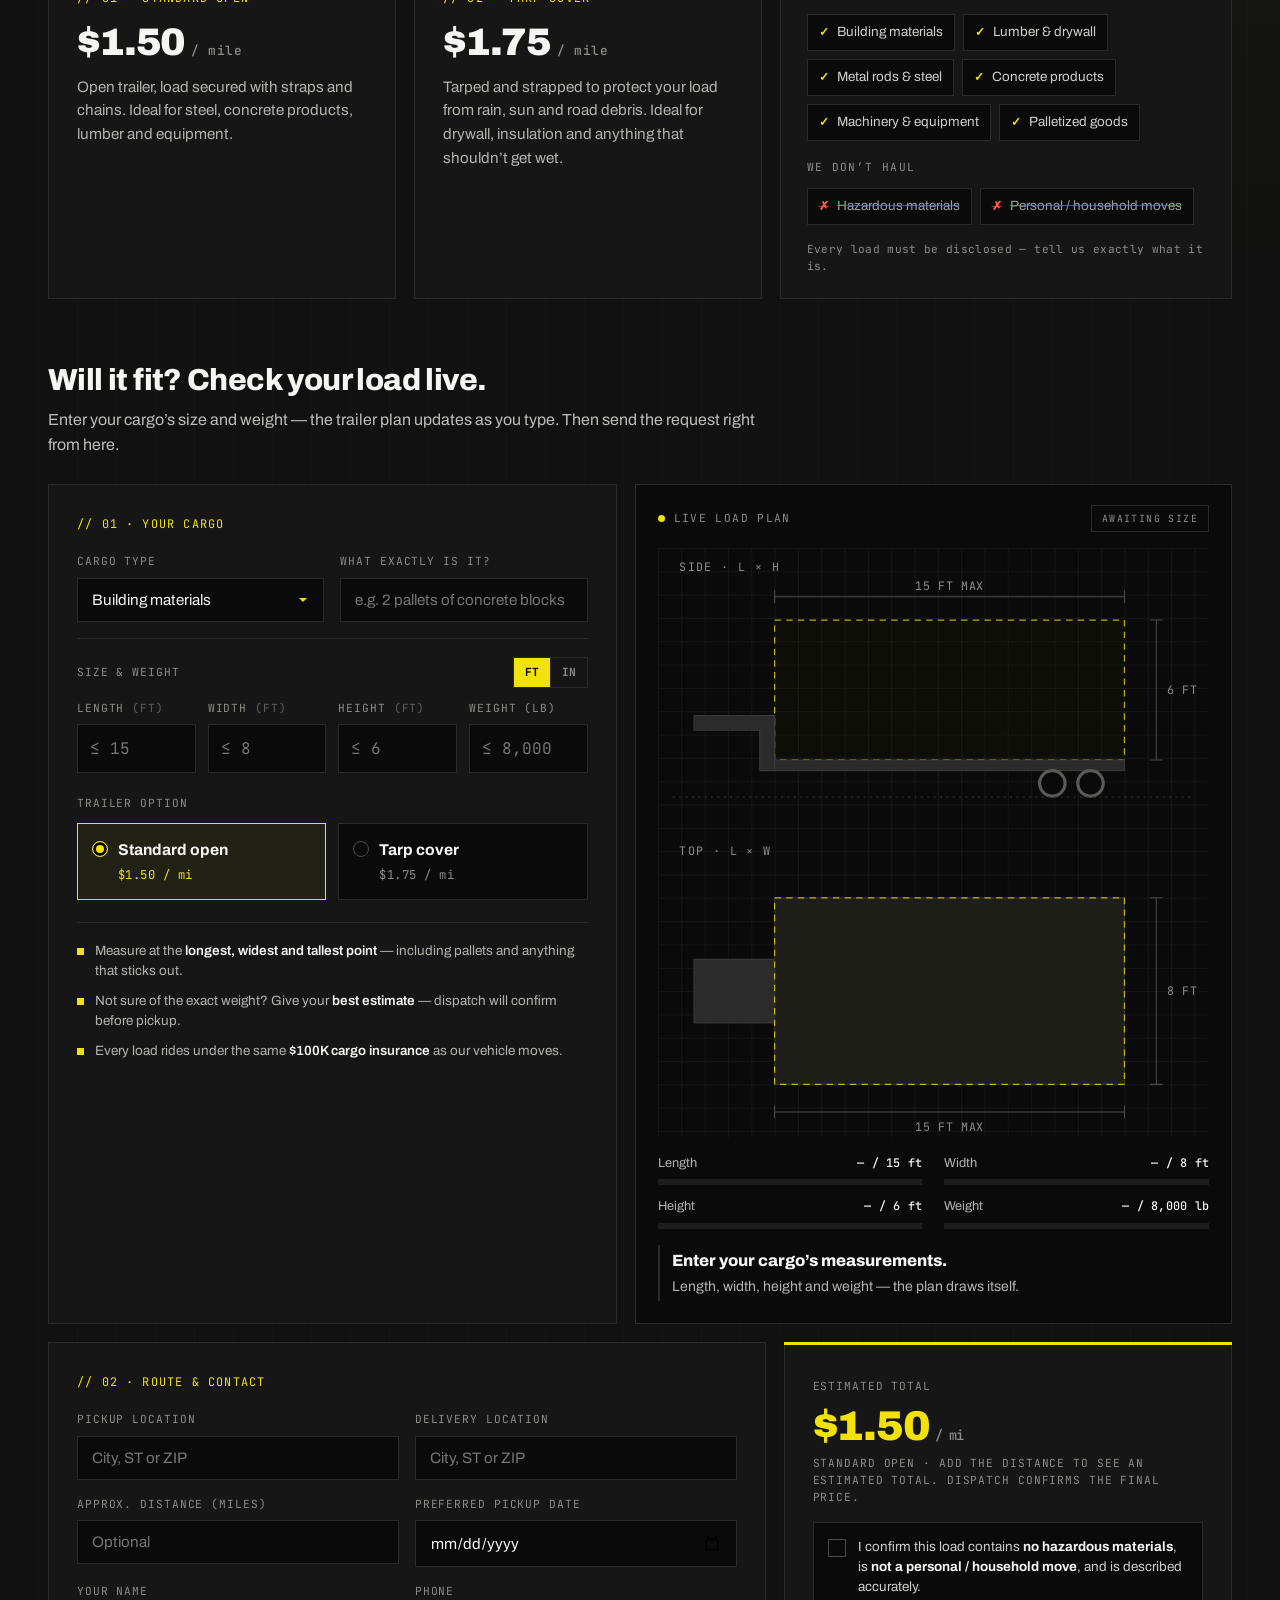
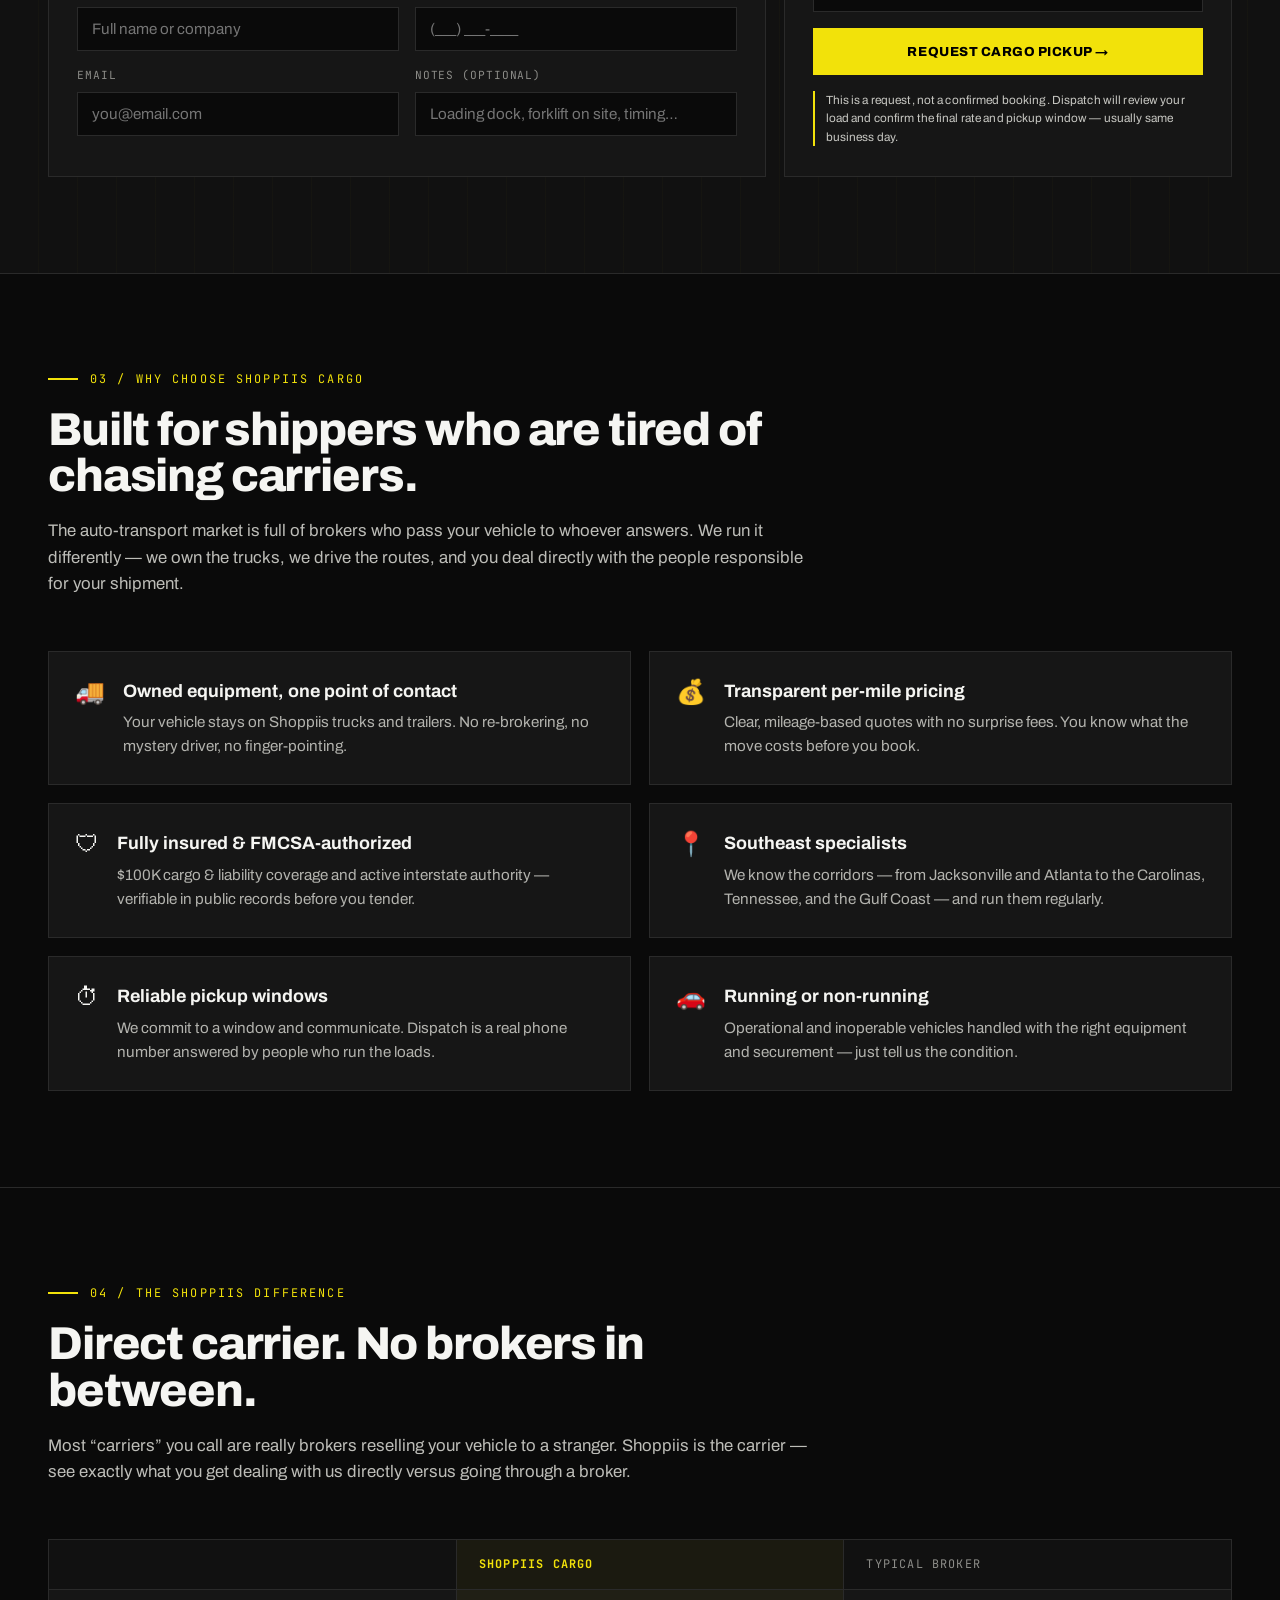
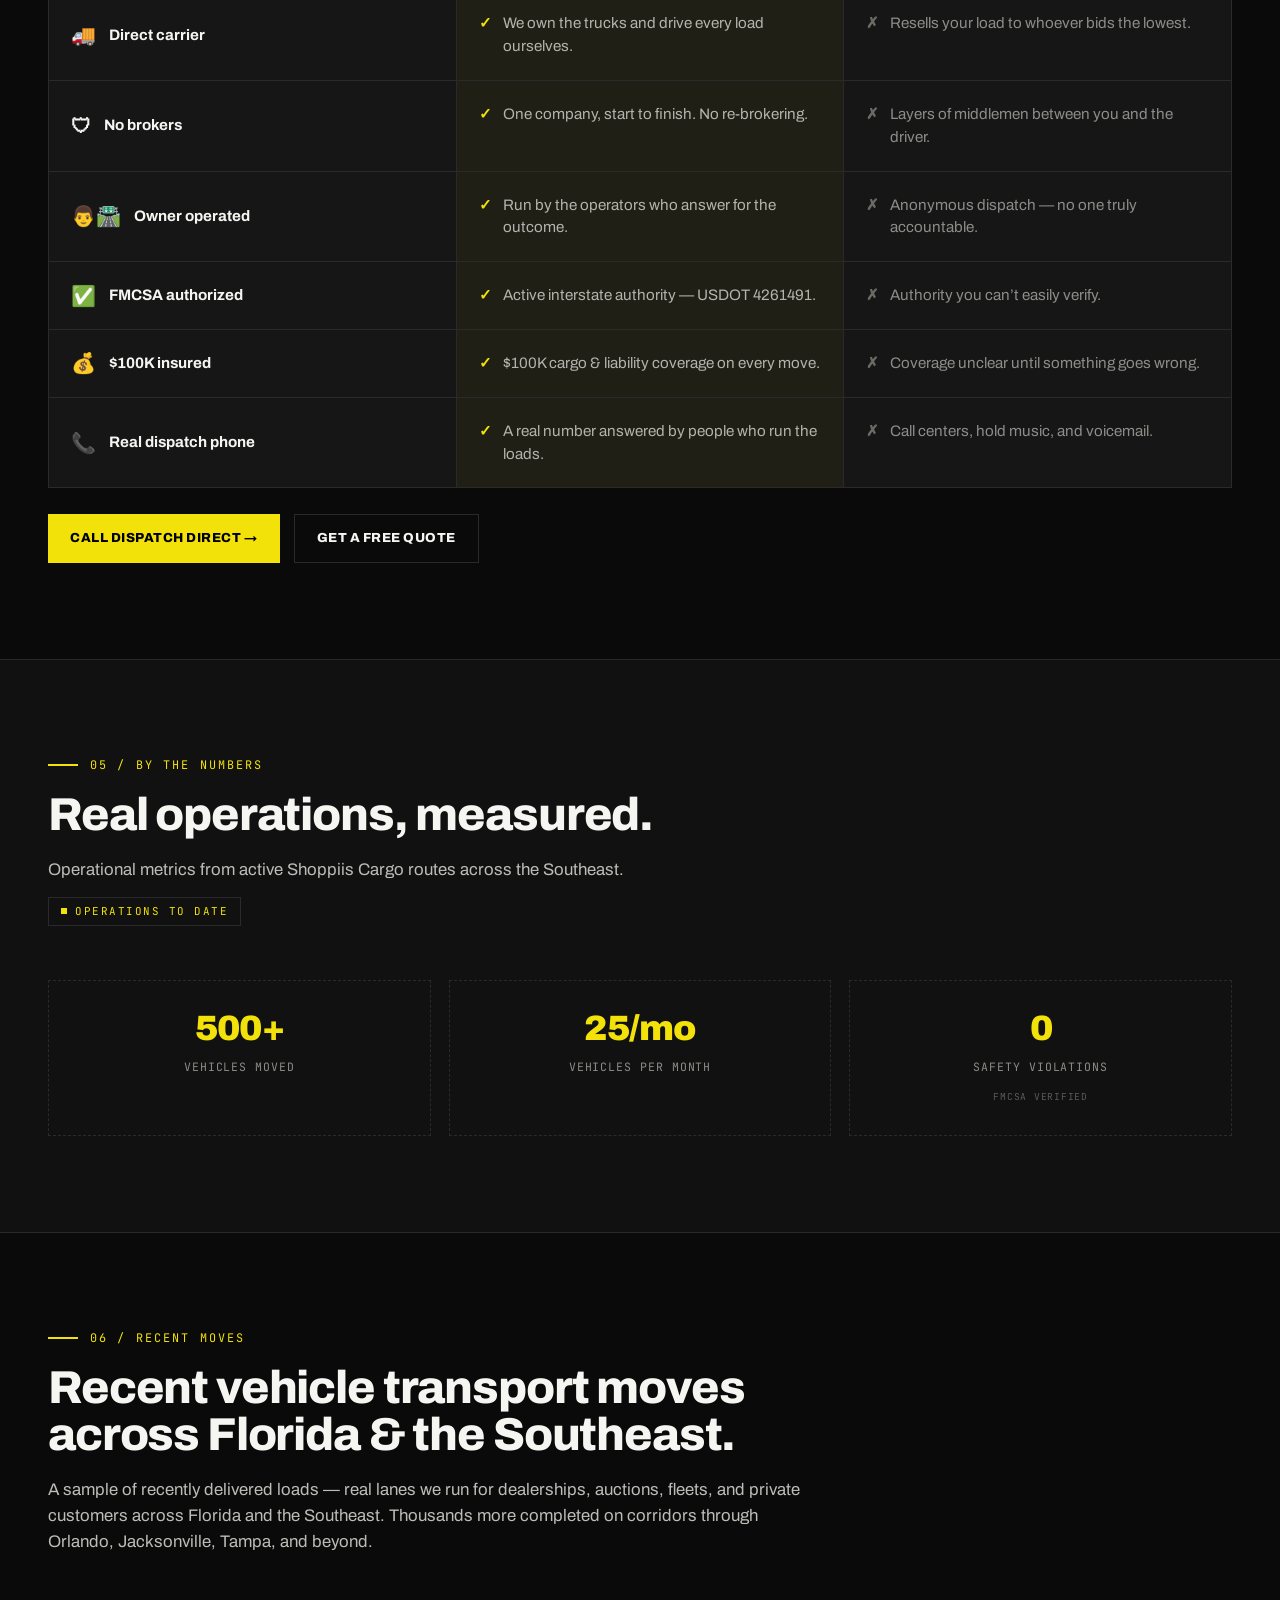
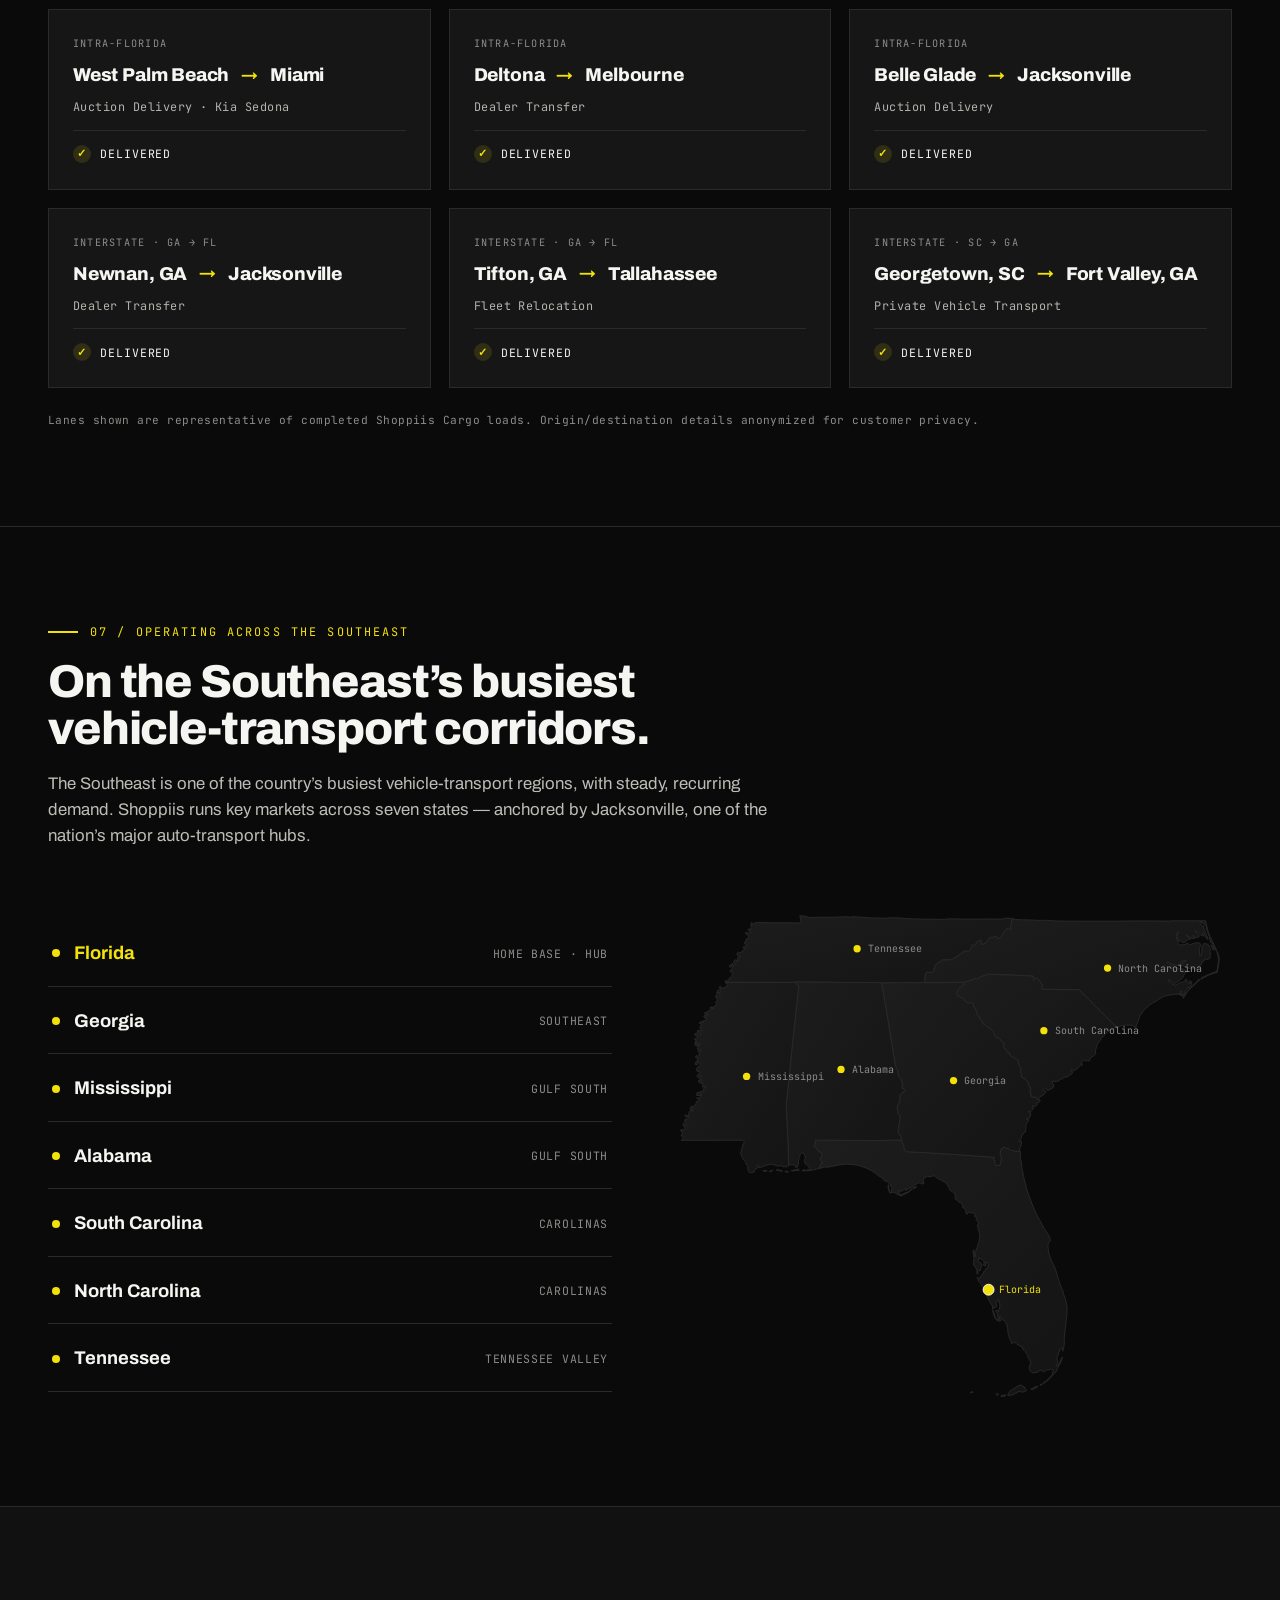
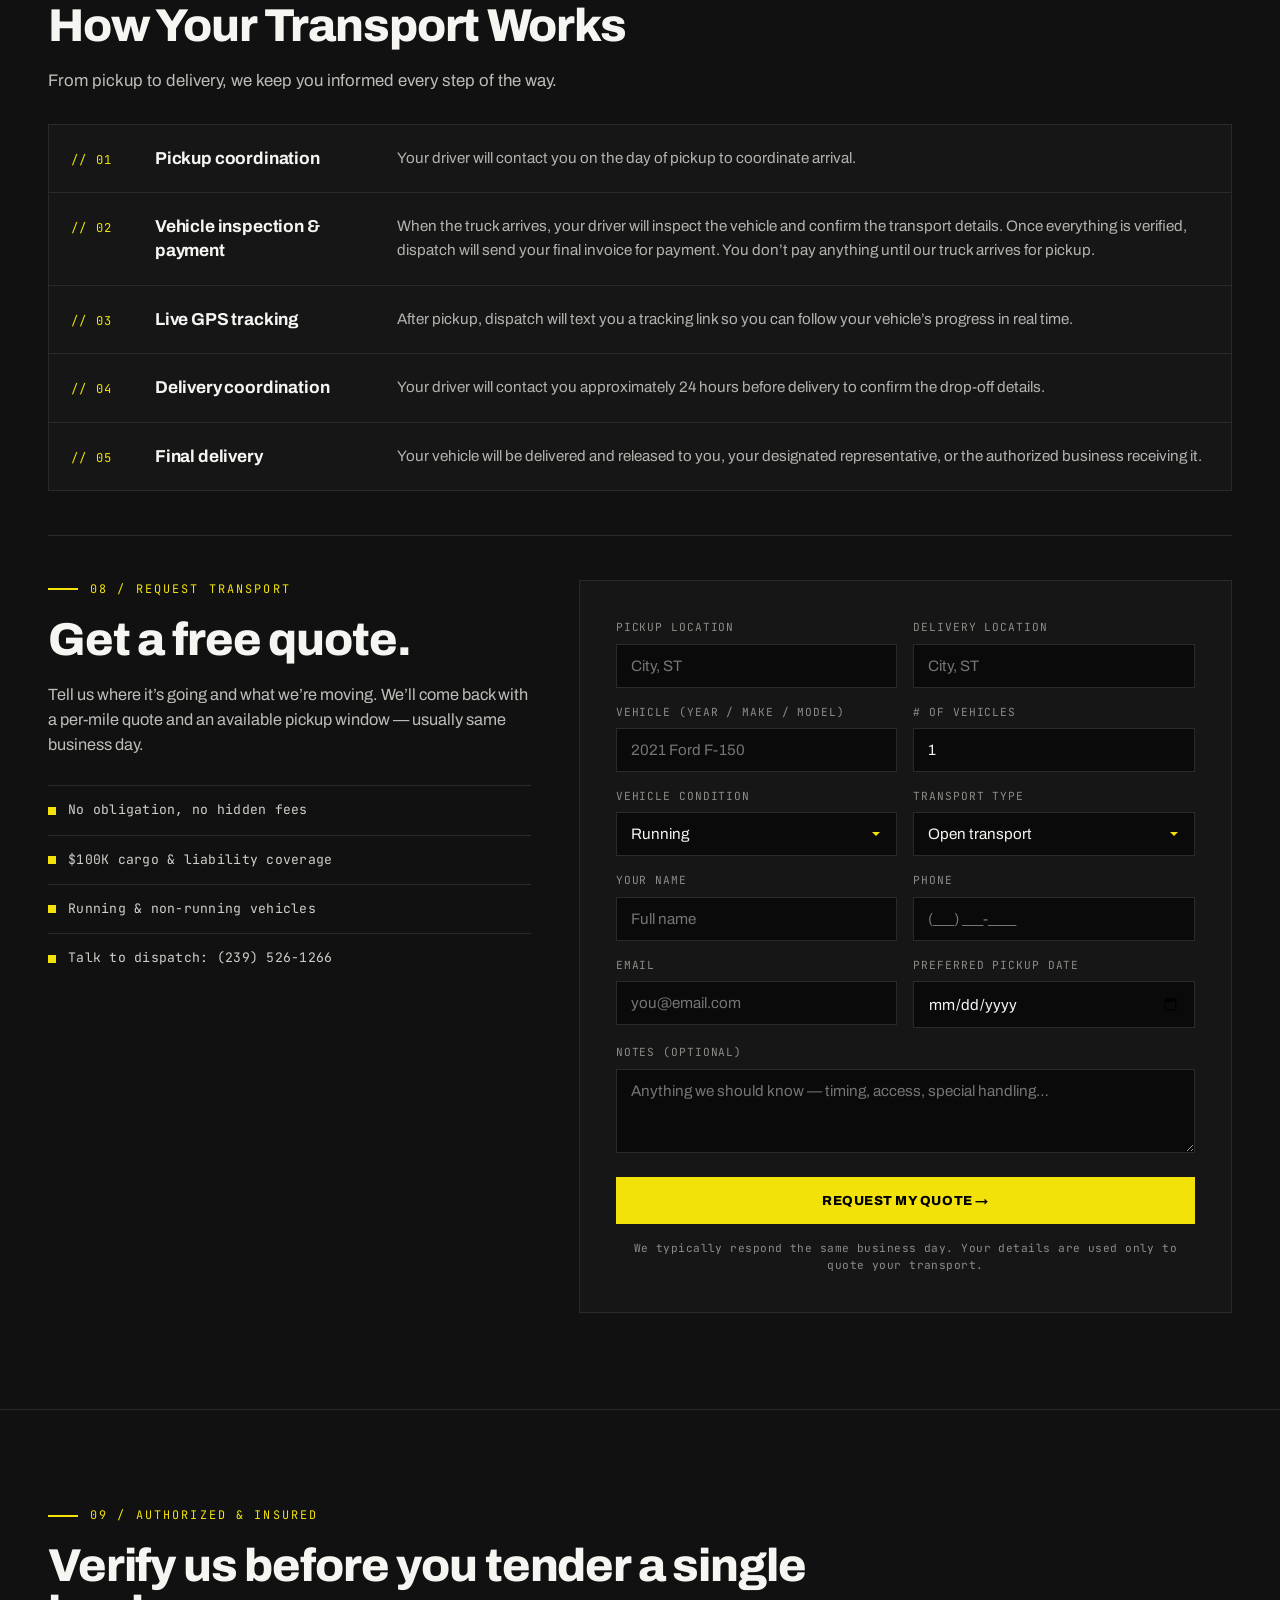
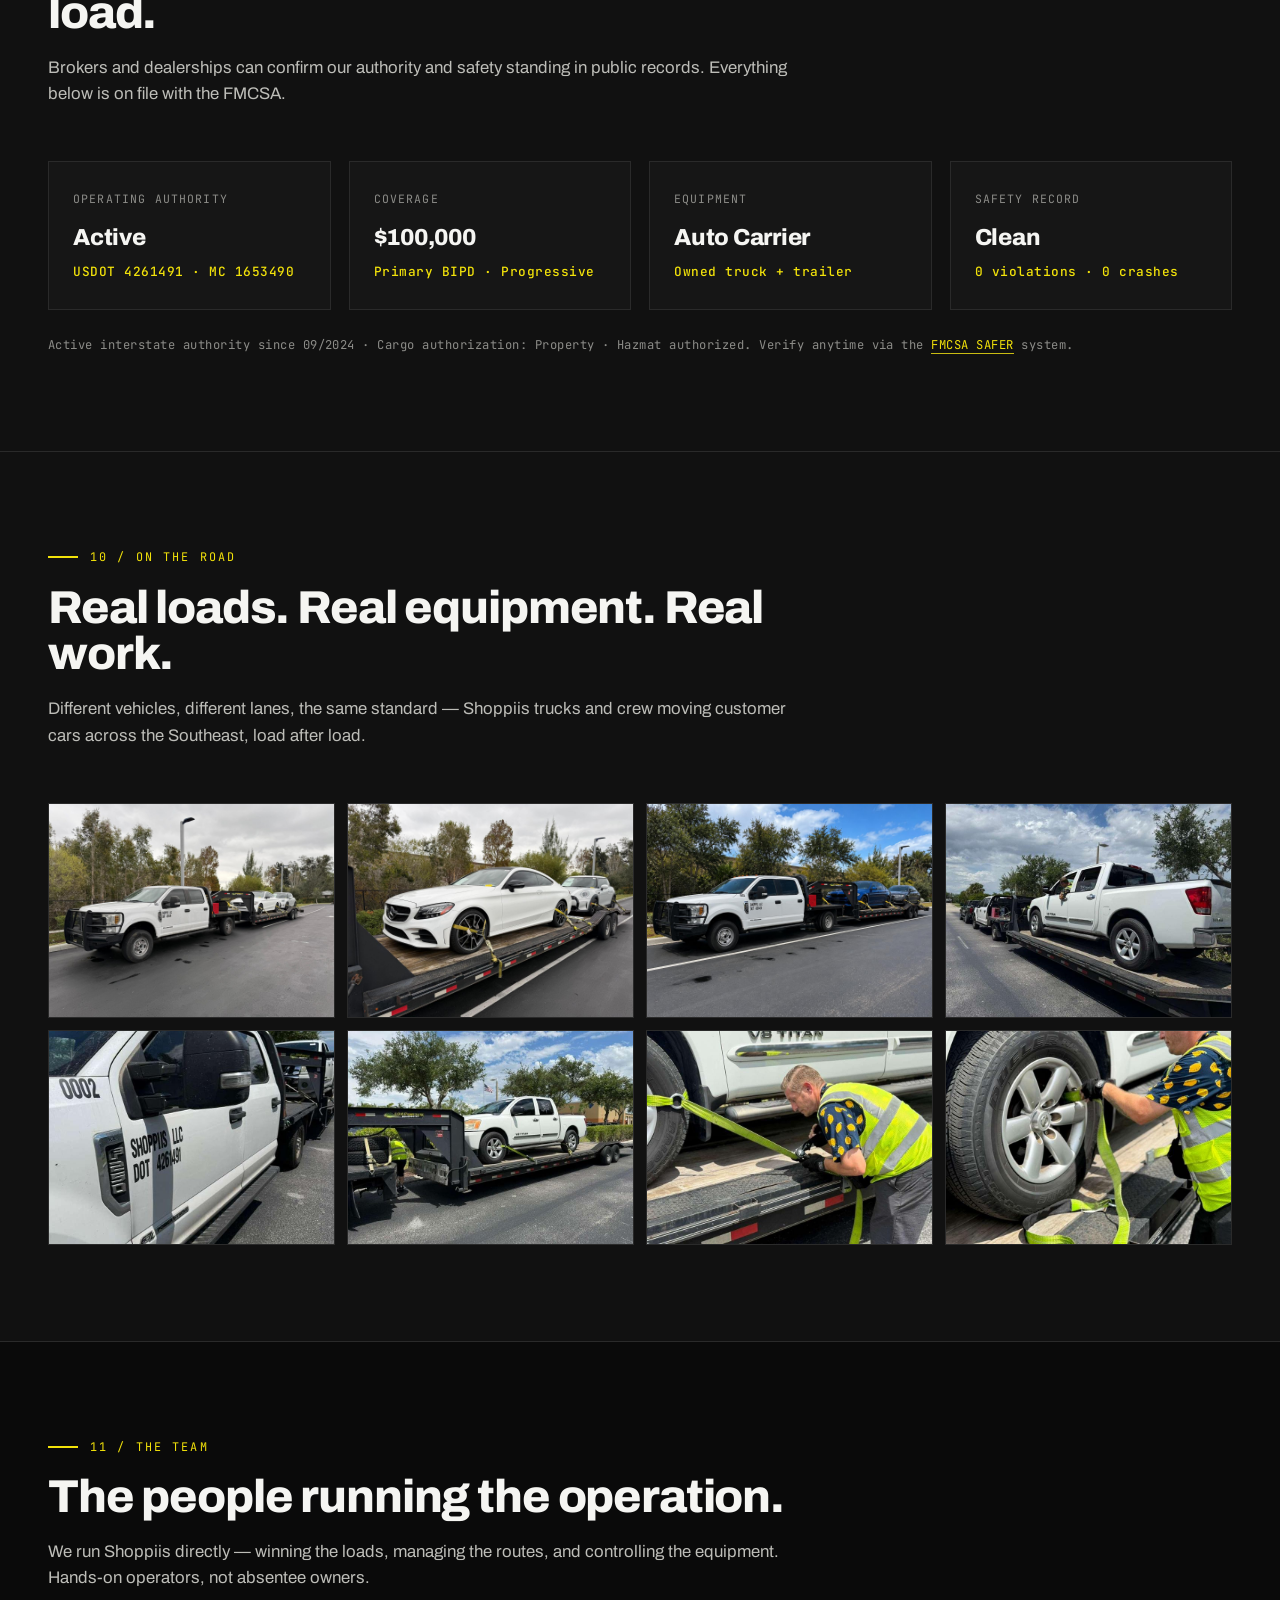
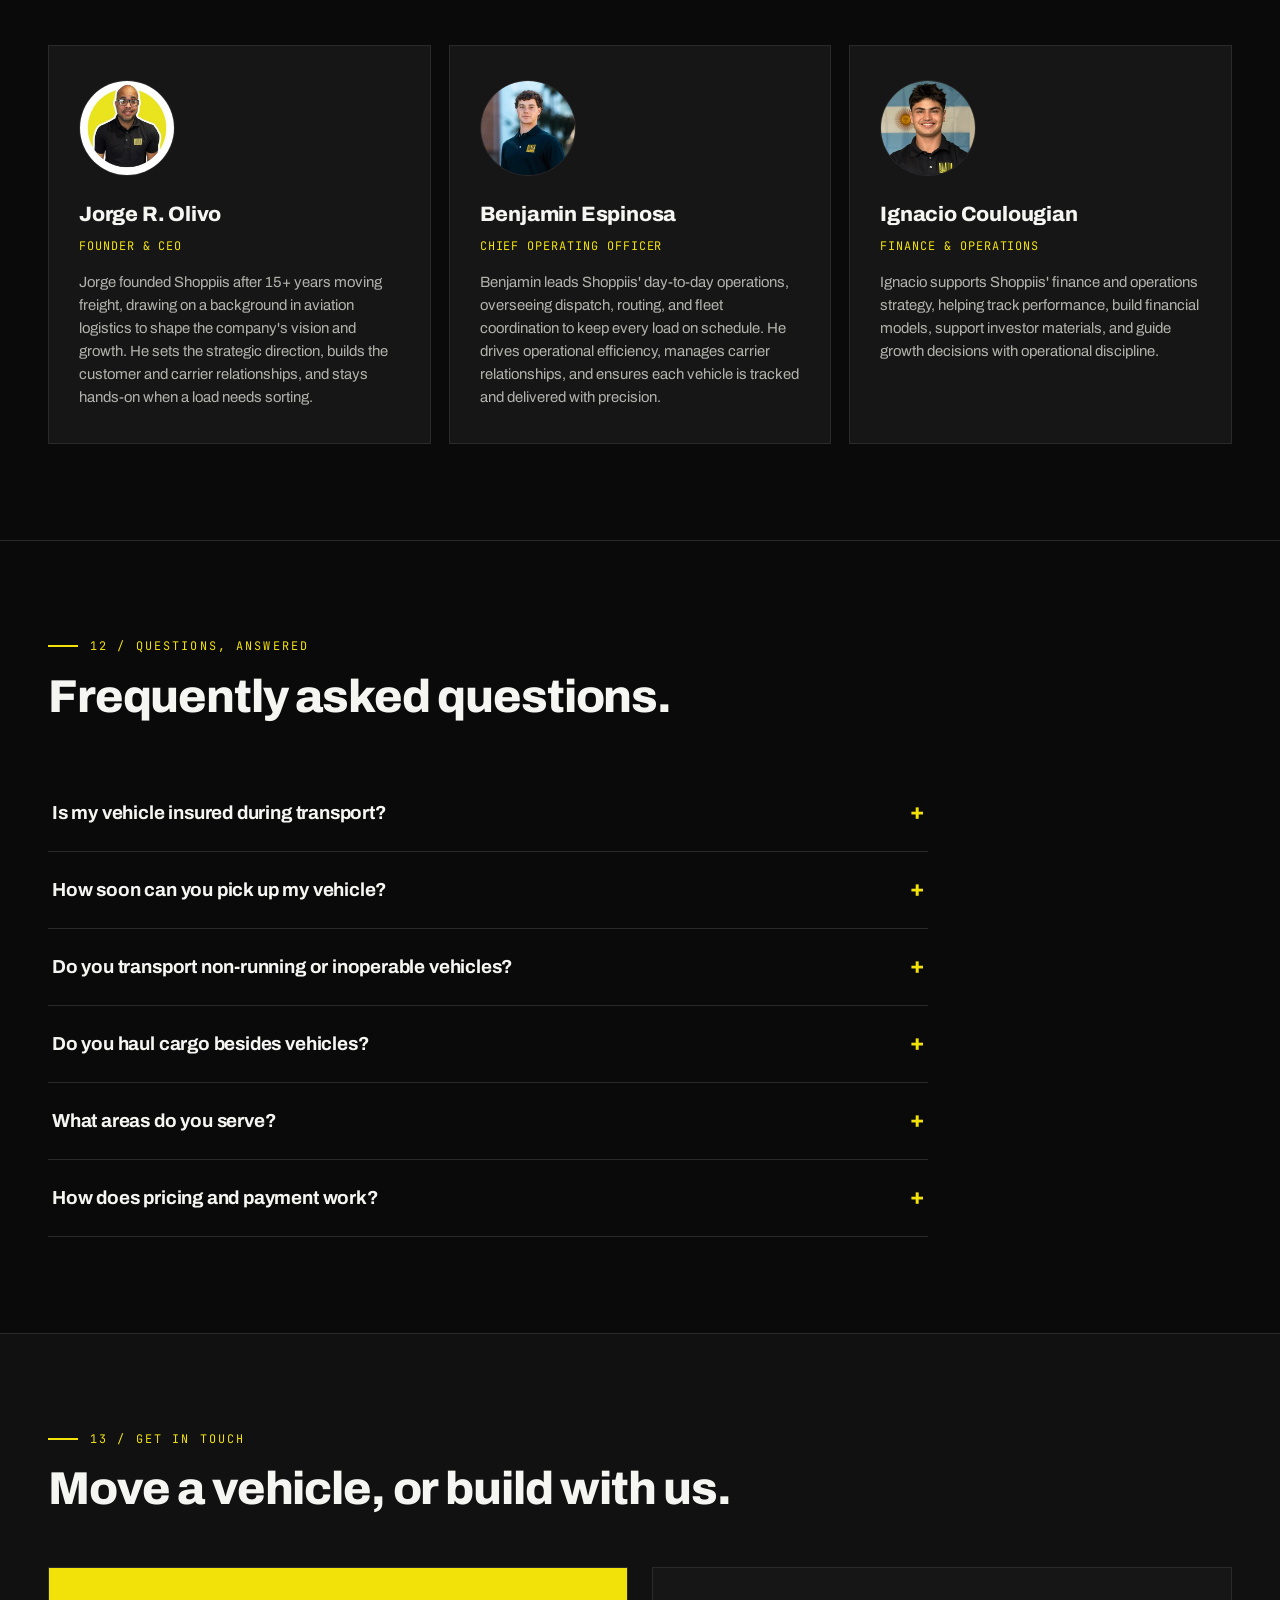
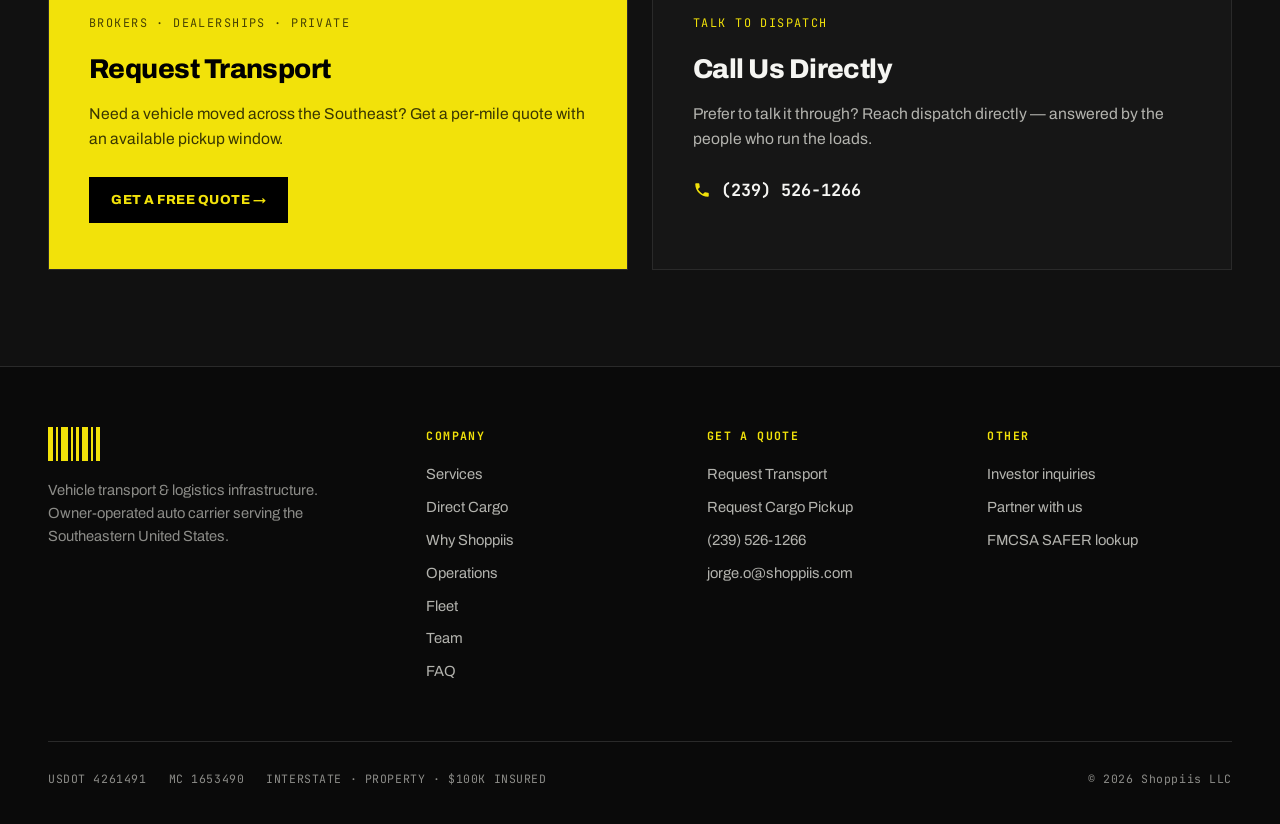
==== commit 6fb5d95d: "Add Direct Cargo section with live load planner New #cargo section after Services, consistent with t" ====
--- a/shoppiis-web/index.html
+++ b/shoppiis-web/index.html
@@ -5,7 +5,7 @@
 <meta name="viewport" content="width=device-width, initial-scale=1.0">
 <title>Southeast Vehicle Transport &amp; Auto Carrier | Shoppiis Car Hauling — Free Quote</title>
 <meta name="description" content="Shoppiis is an FMCSA-authorized vehicle transport &amp; auto carrier moving cars across the Southeastern US — Florida, Georgia, Mississippi, Alabama, South Carolina, North Carolina &amp; Tennessee. Fully insured ($100K), owner-operated car shipping. Dealer transfers, auction &amp; manufacturer deliveries, private &amp; fleet relocations, government loads. USDOT 4261491. Get a free quote.">
-<meta name="keywords" content="Southeast vehicle transport, Florida auto transport, Georgia vehicle transport, Alabama car shipping, South Carolina auto transport, North Carolina car hauling, Tennessee vehicle transport, vehicle transport Jacksonville, interstate auto carrier, car shipping Southeast">
+<meta name="keywords" content="Southeast vehicle transport, direct cargo hauling Florida, building materials hauling, flatbed cargo transport Southeast, Florida auto transport, Georgia vehicle transport, Alabama car shipping, South Carolina auto transport, North Carolina car hauling, Tennessee vehicle transport, vehicle transport Jacksonville, interstate auto carrier, car shipping Southeast">
 <meta name="robots" content="index, follow, max-image-preview:large">
 <meta name="author" content="Shoppiis LLC">
 <meta name="theme-color" content="#0a0a0a">
@@ -64,7 +64,7 @@
     {"@type":"City","name":"Jacksonville"},
     {"@type":"AdministrativeArea","name":"Southeastern United States"}
   ],
-  "serviceType":["Vehicle transport","Auto transport","Car hauling","Car shipping","Dealer-to-dealer transfers","Auction and manufacturer deliveries","Fleet relocations","Government loads"],
+  "serviceType":["Vehicle transport","Auto transport","Car hauling","Car shipping","Dealer-to-dealer transfers","Auction and manufacturer deliveries","Fleet relocations","Government loads","Direct cargo hauling","Building materials hauling","Flatbed and tarped cargo transport"],
   "knowsAbout":["Southeast vehicle transport","Florida auto transport","Georgia vehicle transport","Interstate auto transport","Car shipping","Car hauling"],
   "identifier":[{"@type":"PropertyValue","name":"USDOT","value":"4261491"},{"@type":"PropertyValue","name":"MC","value":"1653490"}]
 }
@@ -79,6 +79,7 @@
     {"@type":"Question","name":"How soon can you pick up my vehicle?","acceptedAnswer":{"@type":"Answer","text":"It depends on the lane and current routing, but we usually provide an available pickup window the same business day you request a quote. Our Southeast corridors move fastest. Tell us your preferred date in the quote form and we'll confirm what's realistic."}},
     {"@type":"Question","name":"Do you transport non-running or inoperable vehicles?","acceptedAnswer":{"@type":"Answer","text":"Yes. We handle both running and non-running vehicles — just select the condition in your quote request so we bring the right equipment and securement. Non-running vehicles may require a winch and additional handling, which we'll account for in the quote."}},
     {"@type":"Question","name":"What areas do you serve?","acceptedAnswer":{"@type":"Answer","text":"We operate across the Southeastern United States — Florida, Georgia, Mississippi, Alabama, South Carolina, North Carolina, and Tennessee. Jacksonville is a major national auto-transport hub and anchors our network. Have a lane outside this area? Ask — we hold interstate authority and can quote it."}},
+    {"@type":"Question","name":"Do you haul cargo besides vehicles?","acceptedAnswer":{"@type":"Answer","text":"Yes. The same trailer runs direct cargo up to 8,000 lb and 15 ft long, 8 ft wide and 6 ft high — building materials, metal rods and steel, concrete products, equipment and more. It is $1.50 per mile on a standard open trailer or $1.75 per mile tarped, and the same $100K cargo insurance covers your load. We don't accept hazardous materials or personal household moves, and every load must be disclosed."}},
     {"@type":"Question","name":"How does pricing and payment work?","acceptedAnswer":{"@type":"Answer","text":"Transport is priced per mile based on distance, vehicle count, and condition — no surprise fees. You'll get a clear quote before you book. Customers don't pay until the Shoppiis truck arrives for pickup, the vehicle has been inspected, and the transport details have been confirmed — dispatch then sends the final invoice for payment. Brokers can ask about carrier-packet and payment arrangements directly with dispatch."}}
   ]
 }
@@ -97,6 +98,7 @@
     <div class="nav-right">
       <nav class="nav-links" id="navlinks">
         <a href="#services" data-en="Services" data-es="Servicios">Services</a>
+        <a href="#cargo" class="nav-new" data-en="Cargo" data-es="Carga">Cargo</a>
         <a href="#why" data-en="Why Shoppiis" data-es="Por qué Shoppiis">Why Shoppiis</a>
         <a href="#operations" data-en="Operations" data-es="Operaciones">Operations</a>
         <a href="#gallery" data-en="Fleet" data-es="Flota">Fleet</a>
@@ -136,6 +138,7 @@
         <a href="tel:+12395261266" class="btn ghost" data-en="Call Dispatch" data-es="Llamar a despacho">Call Dispatch</a>
       </div>
       <div class="cta-sub mono" data-en="Fast per-mile quotes &middot; <b>$100K insured</b> &middot; Southeast lanes" data-es="Cotizaciones rápidas por milla &middot; <b>$100K asegurado</b> &middot; Rutas por el sureste">Fast per-mile quotes &middot; <b>$100K insured</b> &middot; Southeast lanes</div>
+      <a href="#cargo" class="hero-new"><span class="hn-tag mono" data-en="New" data-es="Nuevo">New</span><span class="hn-txt" data-en="Now hauling direct cargo &mdash; building materials, metal &amp; more from <b>$1.50/mi</b>" data-es="Ahora llevamos carga directa &mdash; materiales, metal y más desde <b>$1.50/mi</b>">Now hauling direct cargo &mdash; building materials, metal &amp; more from <b>$1.50/mi</b></span><span class="hn-arr">&rarr;</span></a>
     </div>
     <div class="hero-media reveal">
       <div class="frame">
@@ -168,6 +171,8 @@
     <span><b>+</b> PRIVATE &amp; FLEET RELOCATIONS</span>
     <span><b>+</b> RUNNING &amp; NON-RUNNING VEHICLES</span>
     <span><b>+</b> PER-MILE PRICING</span>
+    <span><b>+</b> NEW: DIRECT CARGO FROM $1.50/MI</span>
+    <span><b>+</b> BUILDING MATERIALS &middot; METAL &middot; CONCRETE</span>
     <span><b>+</b> $100K CARGO &amp; LIABILITY COVERAGE</span>
   </div>
 </div>
@@ -201,6 +206,231 @@
       <div class="svc reveal"><div class="ico mono">// 02</div><h3>Auction &amp; Manufacturer Deliveries</h3><p>Reliable, repeatable hauling of auction purchases and manufacturer deliveries on established regional lanes.</p></div>
       <div class="svc reveal"><div class="ico mono">// 03</div><h3>Private &amp; Fleet Relocations</h3><p>Single-vehicle moves for private customers and multi-vehicle fleet relocations, priced honestly per mile.</p></div>
       <div class="svc reveal"><div class="ico mono">// 04</div><h3>Government Loads</h3><p>Authorized interstate capacity for government and institutional vehicle-transport requirements.</p></div>
+    </div>
+  </div>
+</section>
+
+<!-- ============ DIRECT CARGO (NUEVO) ============
+     Carga directa con el mismo tráiler. Los límites que se ven acá
+     (8,000 lb · 15 ft · 8 ft · 6 ft) tienen que coincidir con
+     CARGO_LIMITS en app.js, y las tarifas con los data-rate="..." de los
+     radio "trailer_option". El formulario manda a dispatch por Web3Forms
+     (misma access key que el de vehículos). ===== -->
+<section class="sec cargo" id="cargo">
+  <div class="wrap">
+    <div class="sec-head reveal">
+      <div class="kicker is-new" data-en="New / Direct Cargo" data-es="Nuevo / Carga directa">New / Direct Cargo</div>
+      <h2 data-en="Same trailer. Same crew. Now hauling <span class=&quot;hl&quot;>your cargo</span>." data-es="El mismo tráiler. El mismo equipo. Ahora llevamos <span class=&quot;hl&quot;>su carga</span>.">Same trailer. Same crew. Now hauling <span class="hl">your cargo</span>.</h2>
+      <p data-en="The trailer that moves your vehicles now runs direct cargo too. Building materials, metal, concrete, equipment and more &mdash; hauled under our own FMCSA authority, priced per mile, and covered by the same $100K cargo insurance." data-es="El tráiler que mueve sus vehículos ahora también lleva carga directa. Materiales de construcción, metal, concreto, equipos y más &mdash; bajo nuestra propia autoridad FMCSA, con precio por milla y cubierto por el mismo seguro de carga de $100K.">The trailer that moves your vehicles now runs direct cargo too. Building materials, metal, concrete, equipment and more &mdash; hauled under our own FMCSA authority, priced per mile, and covered by the same $100K cargo insurance.</p>
+    </div>
+
+    <!-- placa de capacidad del tráiler -->
+    <div class="cg-specs reveal">
+      <div class="cg-spec"><div class="cg-sv">8,000<small>lb</small></div><div class="cg-sl mono" data-en="Max weight" data-es="Peso máximo">Max weight</div></div>
+      <div class="cg-spec"><div class="cg-sv">15<small>ft</small></div><div class="cg-sl mono" data-en="Max length" data-es="Largo máximo">Max length</div></div>
+      <div class="cg-spec"><div class="cg-sv">8<small>ft</small></div><div class="cg-sl mono" data-en="Max width" data-es="Ancho máximo">Max width</div></div>
+      <div class="cg-spec"><div class="cg-sv">6<small>ft</small></div><div class="cg-sl mono" data-en="Max height" data-es="Alto máximo">Max height</div></div>
+    </div>
+
+    <!-- tarifas + qué llevamos / qué no -->
+    <div class="cg-info">
+      <div class="cg-rate reveal">
+        <div class="ico mono">// 01 &middot; <span data-en="Standard open" data-es="Abierto estándar">Standard open</span></div>
+        <div class="cg-price">$1.50<small data-en="/ mile" data-es="/ milla">/ mile</small></div>
+        <p data-en="Open trailer, load secured with straps and chains. Ideal for steel, concrete products, lumber and equipment." data-es="Tráiler abierto, carga asegurada con correas y cadenas. Ideal para acero, productos de concreto, madera y equipos.">Open trailer, load secured with straps and chains. Ideal for steel, concrete products, lumber and equipment.</p>
+      </div>
+      <div class="cg-rate reveal">
+        <div class="ico mono">// 02 &middot; <span data-en="Tarp cover" data-es="Con lona">Tarp cover</span></div>
+        <div class="cg-price">$1.75<small data-en="/ mile" data-es="/ milla">/ mile</small></div>
+        <p data-en="Tarped and strapped to protect your load from rain, sun and road debris. Ideal for drywall, insulation and anything that shouldn&rsquo;t get wet." data-es="Con lona y amarrada para proteger su carga de la lluvia, el sol y lo que salte del camino. Ideal para drywall, aislante y todo lo que no se deba mojar.">Tarped and strapped to protect your load from rain, sun and road debris. Ideal for drywall, insulation and anything that shouldn&rsquo;t get wet.</p>
+      </div>
+      <div class="cg-haul reveal">
+        <div class="cg-haul-h mono" data-en="We haul" data-es="Llevamos">We haul</div>
+        <ul class="cg-chips">
+          <li data-en="Building materials" data-es="Materiales de construcción">Building materials</li>
+          <li data-en="Lumber &amp; drywall" data-es="Madera y drywall">Lumber &amp; drywall</li>
+          <li data-en="Metal rods &amp; steel" data-es="Varillas y acero">Metal rods &amp; steel</li>
+          <li data-en="Concrete products" data-es="Productos de concreto">Concrete products</li>
+          <li data-en="Machinery &amp; equipment" data-es="Maquinaria y equipos">Machinery &amp; equipment</li>
+          <li data-en="Palletized goods" data-es="Mercadería en pallets">Palletized goods</li>
+        </ul>
+        <div class="cg-haul-h no mono" data-en="We don&rsquo;t haul" data-es="No llevamos">We don&rsquo;t haul</div>
+        <ul class="cg-chips no">
+          <li data-en="Hazardous materials" data-es="Materiales peligrosos">Hazardous materials</li>
+          <li data-en="Personal / household moves" data-es="Mudanzas personales">Personal / household moves</li>
+        </ul>
+        <p class="cg-haul-note mono" data-en="Every load must be disclosed &mdash; tell us exactly what it is." data-es="Toda carga se debe declarar &mdash; díganos exactamente qué es.">Every load must be disclosed &mdash; tell us exactly what it is.</p>
+      </div>
+    </div>
+
+    <!-- ===== PLANIFICADOR DE CARGA + SOLICITUD ===== -->
+    <form class="cg-form" id="cargoForm">
+      <!-- Web3Forms: misma access key que el formulario de vehículos (llega a dispatch@shoppiis.com) -->
+      <input type="hidden" name="access_key" value="66ce08a9-dd33-44a8-959d-d5335bdc9608">
+      <!-- el asunto se completa en app.js: "New Shoppiis CARGO Request — [origen] → [destino]" -->
+      <input type="hidden" name="subject" value="New Shoppiis CARGO Request">
+      <input type="hidden" name="service" value="DIRECT CARGO">
+      <input type="hidden" name="status" value="CARGO REQUEST — NOT YET CONFIRMED">
+      <input type="hidden" name="from_name" value="Shoppiis Website">
+      <input type="hidden" name="dimensions" value="">
+      <input type="hidden" name="fit_check" value="">
+      <input type="hidden" name="estimate" value="">
+      <input type="checkbox" name="botcheck" style="display:none" tabindex="-1" autocomplete="off">
+
+      <div class="cg-planner-head reveal">
+        <h3 data-en="Will it fit? Check your load live." data-es="¿Entra? Revise su carga en vivo.">Will it fit? Check your load live.</h3>
+        <p data-en="Enter your cargo&rsquo;s size and weight &mdash; the trailer plan updates as you type. Then send the request right from here." data-es="Ingrese el tamaño y el peso de su carga &mdash; el plano del tráiler se actualiza mientras escribe. Después envíe la solicitud desde acá mismo.">Enter your cargo&rsquo;s size and weight &mdash; the trailer plan updates as you type. Then send the request right from here.</p>
+      </div>
+
+      <div class="cg-planner">
+        <!-- columna izquierda: datos de la carga -->
+        <div class="cg-panel reveal">
+          <div class="cg-step mono">// 01 &middot; <span data-en="Your cargo" data-es="Su carga">Your cargo</span></div>
+          <div class="qrow">
+            <div class="field"><label data-en="Cargo type" data-es="Tipo de carga">Cargo type</label>
+              <select name="cargo_type">
+                <option data-opt-en="Building materials" data-opt-es="Materiales de construcción">Building materials</option>
+                <option data-opt-en="Lumber / drywall" data-opt-es="Madera / drywall">Lumber / drywall</option>
+                <option data-opt-en="Metal rods / steel" data-opt-es="Varillas / acero">Metal rods / steel</option>
+                <option data-opt-en="Concrete products" data-opt-es="Productos de concreto">Concrete products</option>
+                <option data-opt-en="Machinery / equipment" data-opt-es="Maquinaria / equipos">Machinery / equipment</option>
+                <option data-opt-en="Palletized goods" data-opt-es="Mercadería en pallets">Palletized goods</option>
+                <option data-opt-en="Other (describe below)" data-opt-es="Otro (descríbalo abajo)">Other (describe below)</option>
+              </select>
+            </div>
+            <div class="field"><label data-en="What exactly is it?" data-es="¿Qué es exactamente?">What exactly is it?</label><input type="text" name="cargo_description" placeholder="e.g. 2 pallets of concrete blocks" data-ph-en="e.g. 2 pallets of concrete blocks" data-ph-es="ej. 2 pallets de bloques de concreto" required></div>
+          </div>
+
+          <div class="cg-dims-head">
+            <span class="mono" data-en="Size &amp; weight" data-es="Tamaño y peso">Size &amp; weight</span>
+            <div class="cg-unit" role="group" aria-label="Units">
+              <button type="button" data-unit="ft" class="active">FT</button><div class="lang-sep"></div><button type="button" data-unit="in">IN</button>
+            </div>
+          </div>
+          <div class="cg-dims">
+            <div class="field"><label><span data-en="Length" data-es="Largo">Length</span> <span class="cg-u">(ft)</span></label><input type="number" inputmode="decimal" min="0" step="any" data-dim="length" placeholder="&le; 15"></div>
+            <div class="field"><label><span data-en="Width" data-es="Ancho">Width</span> <span class="cg-u">(ft)</span></label><input type="number" inputmode="decimal" min="0" step="any" data-dim="width" placeholder="&le; 8"></div>
+            <div class="field"><label><span data-en="Height" data-es="Alto">Height</span> <span class="cg-u">(ft)</span></label><input type="number" inputmode="decimal" min="0" step="any" data-dim="height" placeholder="&le; 6"></div>
+            <div class="field"><label><span data-en="Weight" data-es="Peso">Weight</span> (lb)</label><input type="number" inputmode="numeric" min="0" step="any" data-dim="weight" name="weight_lb" placeholder="&le; 8,000"></div>
+          </div>
+
+          <div class="cg-opt-h mono" data-en="Trailer option" data-es="Opción de tráiler">Trailer option</div>
+          <div class="cg-opts">
+            <label class="cg-opt">
+              <input type="radio" name="trailer_option" value="Standard open — $1.50/mi" data-rate="1.50" data-label="Standard open" checked>
+              <span class="cg-opt-box"><b data-en="Standard open" data-es="Abierto estándar">Standard open</b><span class="mono">$1.50 / mi</span></span>
+            </label>
+            <label class="cg-opt">
+              <input type="radio" name="trailer_option" value="Tarp cover — $1.75/mi" data-rate="1.75" data-label="Tarp cover">
+              <span class="cg-opt-box"><b data-en="Tarp cover" data-es="Con lona">Tarp cover</b><span class="mono">$1.75 / mi</span></span>
+            </label>
+          </div>
+          <ul class="cg-tips">
+            <li data-en="<span>Measure at the <b>longest, widest and tallest point</b> &mdash; including pallets and anything that sticks out.</span>" data-es="<span>Mida en el <b>punto más largo, más ancho y más alto</b> &mdash; incluyendo pallets y todo lo que sobresalga.</span>"><span>Measure at the <b>longest, widest and tallest point</b> &mdash; including pallets and anything that sticks out.</span></li>
+            <li data-en="<span>Not sure of the exact weight? Give your <b>best estimate</b> &mdash; dispatch will confirm before pickup.</span>" data-es="<span>¿No sabe el peso exacto? Dé su <b>mejor estimado</b> &mdash; despacho lo confirma antes de la recogida.</span>"><span>Not sure of the exact weight? Give your <b>best estimate</b> &mdash; dispatch will confirm before pickup.</span></li>
+            <li data-en="<span>Every load rides under the same <b>$100K cargo insurance</b> as our vehicle moves.</span>" data-es="<span>Toda carga viaja con el mismo <b>seguro de carga de $100K</b> que nuestros vehículos.</span>"><span>Every load rides under the same <b>$100K cargo insurance</b> as our vehicle moves.</span></li>
+          </ul>
+        </div>
+
+        <!-- columna derecha: plano del tráiler en vivo -->
+        <div class="cg-viz reveal" aria-live="polite">
+          <div class="cg-viz-top">
+            <span class="mono cg-viz-t" data-en="Live load plan" data-es="Plano de carga en vivo">Live load plan</span>
+            <span class="cg-chip mono" id="cgChip"></span>
+          </div>
+          <svg class="cg-svg" id="cgSvg" viewBox="0 0 520 556" xmlns="http://www.w3.org/2000/svg" role="img" aria-label="Trailer load diagram">
+            <defs>
+              <pattern id="cgGrid" width="22" height="22" patternUnits="userSpaceOnUse"><path d="M22 0H0V22" fill="none" stroke="#1f1f1f" stroke-width="1"/></pattern>
+              <pattern id="cgTarp" width="8" height="8" patternUnits="userSpaceOnUse" patternTransform="rotate(45)"><rect width="8" height="8" fill="#232323"/><rect width="3" height="8" fill="rgba(242,226,10,.35)"/></pattern>
+            </defs>
+            <rect x="0" y="0" width="520" height="556" fill="url(#cgGrid)"/>
+
+            <!-- VISTA LATERAL: largo × alto -->
+            <text class="cg-vl" x="20" y="22">SIDE &middot; L &times; H</text>
+            <g class="cg-dimline"><path d="M110 46H440M110 40V52M440 40V52"/></g>
+            <text class="cg-dt" x="275" y="40" text-anchor="middle">15 FT MAX</text>
+            <g class="cg-dimline"><path d="M470 68V200M464 68H476M464 200H476"/></g>
+            <text class="cg-dt" x="480" y="138">6 FT</text>
+            <rect class="cg-env" x="110" y="68" width="330" height="132"/>
+            <!-- tráiler cuello de ganso -->
+            <path class="cg-trailer" d="M110 210V158H34V172H96V210Z"/>
+            <rect class="cg-trailer" x="110" y="200" width="330" height="10"/>
+            <circle class="cg-wheel" cx="372" cy="222" r="12"/><circle class="cg-wheel" cx="408" cy="222" r="12"/>
+            <path class="cg-ground" d="M14 235H506"/>
+            <g id="cgSide">
+              <rect class="cg-box" x="275" y="200" width="0" height="0"/>
+              <path class="cg-tarp" d=""/>
+              <g class="cg-straps"></g>
+              <text class="cg-wt" x="275" y="190" text-anchor="middle"></text>
+            </g>
+
+            <!-- VISTA SUPERIOR: largo × ancho -->
+            <text class="cg-vl" x="20" y="290">TOP &middot; L &times; W</text>
+            <rect class="cg-trailer" x="34" y="388" width="76" height="60"/>
+            <rect class="cg-deck" x="110" y="330" width="330" height="176"/>
+            <rect class="cg-env" x="110" y="330" width="330" height="176"/>
+            <g class="cg-dimline"><path d="M110 532H440M110 526V538M440 526V538"/></g>
+            <text class="cg-dt" x="275" y="550" text-anchor="middle">15 FT MAX</text>
+            <g class="cg-dimline"><path d="M470 330V506M464 330H476M464 506H476"/></g>
+            <text class="cg-dt" x="480" y="422">8 FT</text>
+            <g id="cgTop">
+              <rect class="cg-box" x="275" y="418" width="0" height="0"/>
+            </g>
+          </svg>
+
+          <div class="cg-meters">
+            <div class="cg-meter" data-meter="length"><div class="cg-m-row"><span data-en="Length" data-es="Largo">Length</span><b class="mono"></b></div><div class="cg-bar"><i></i></div></div>
+            <div class="cg-meter" data-meter="width"><div class="cg-m-row"><span data-en="Width" data-es="Ancho">Width</span><b class="mono"></b></div><div class="cg-bar"><i></i></div></div>
+            <div class="cg-meter" data-meter="height"><div class="cg-m-row"><span data-en="Height" data-es="Alto">Height</span><b class="mono"></b></div><div class="cg-bar"><i></i></div></div>
+            <div class="cg-meter" data-meter="weight"><div class="cg-m-row"><span data-en="Weight" data-es="Peso">Weight</span><b class="mono"></b></div><div class="cg-bar"><i></i></div></div>
+          </div>
+          <div class="cg-verdict" id="cgVerdict"></div>
+        </div>
+      </div>
+
+      <!-- abajo: ruta + contacto + estimado -->
+      <div class="cg-bottom reveal">
+        <div class="cg-panel">
+          <div class="cg-step mono">// 02 &middot; <span data-en="Route &amp; contact" data-es="Ruta y contacto">Route &amp; contact</span></div>
+          <div class="qrow">
+            <div class="field"><label data-en="Pickup location" data-es="Lugar de recogida">Pickup location</label><input type="text" name="origin" placeholder="City, ST or ZIP" data-ph-en="City, ST or ZIP" data-ph-es="Ciudad, Est. o ZIP" required></div>
+            <div class="field"><label data-en="Delivery location" data-es="Lugar de entrega">Delivery location</label><input type="text" name="destination" placeholder="City, ST or ZIP" data-ph-en="City, ST or ZIP" data-ph-es="Ciudad, Est. o ZIP" required></div>
+          </div>
+          <div class="qrow">
+            <div class="field"><label data-en="Approx. distance (miles)" data-es="Distancia aprox. (millas)">Approx. distance (miles)</label><input type="number" inputmode="numeric" min="0" step="1" name="distance_mi" placeholder="Optional" data-ph-en="Optional" data-ph-es="Opcional"><small class="cg-route mono" id="cgRoute" hidden></small></div>
+            <div class="field"><label data-en="Preferred pickup date" data-es="Fecha de recogida preferida">Preferred pickup date</label><input type="date" name="date"></div>
+          </div>
+          <div class="qrow">
+            <div class="field"><label data-en="Your name" data-es="Su nombre">Your name</label><input type="text" name="name" placeholder="Full name or company" data-ph-en="Full name or company" data-ph-es="Nombre completo o empresa" required></div>
+            <div class="field"><label data-en="Phone" data-es="Teléfono">Phone</label><input type="tel" name="phone" placeholder="(___) ___-____" required></div>
+          </div>
+          <div class="qrow">
+            <div class="field"><label data-en="Email" data-es="Correo">Email</label><input type="email" name="email" placeholder="you@email.com" data-ph-en="you@email.com" data-ph-es="correo@ejemplo.com" required></div>
+            <div class="field"><label data-en="Notes (optional)" data-es="Notas (opcional)">Notes (optional)</label><input type="text" name="notes" placeholder="Loading dock, forklift on site, timing…" data-ph-en="Loading dock, forklift on site, timing…" data-ph-es="Muelle de carga, montacargas en sitio, horarios…"></div>
+          </div>
+        </div>
+
+        <div class="cg-summary">
+          <div class="cg-est">
+            <span class="mono" data-en="Estimated total" data-es="Total estimado">Estimated total</span>
+            <div class="cg-est-price" id="cgPrice">$1.50<small>/ mi</small></div>
+            <div class="cg-est-line mono" id="cgEstLine"></div>
+          </div>
+          <label class="cg-cert">
+            <input type="checkbox" name="certification" value="Customer confirms: no hazardous materials, not a personal/household move, cargo accurately disclosed." required>
+            <span data-en="I confirm this load contains <b>no hazardous materials</b>, is <b>not a personal / household move</b>, and is described accurately." data-es="Confirmo que esta carga <b>no contiene materiales peligrosos</b>, <b>no es una mudanza personal</b> y está descrita correctamente.">I confirm this load contains <b>no hazardous materials</b>, is <b>not a personal / household move</b>, and is described accurately.</span>
+          </label>
+          <button type="submit" class="btn" id="cgSubmit" data-en="Request Cargo Pickup &rarr;" data-es="Solicitar retiro de carga &rarr;">Request Cargo Pickup &rarr;</button>
+          <div class="cg-msg mono" id="cgMsg" hidden></div>
+          <div class="iq-disclaimer" data-en="This is a request, not a confirmed booking. Dispatch will review your load and confirm the final rate and pickup window &mdash; usually same business day." data-es="Esta es una solicitud, no una reserva confirmada. Despacho revisará su carga y confirmará la tarifa final y la ventana de recogida &mdash; normalmente el mismo día hábil.">This is a request, not a confirmed booking. Dispatch will review your load and confirm the final rate and pickup window &mdash; usually same business day.</div>
+        </div>
+      </div>
+    </form>
+
+    <div class="form-success cg-success" id="cargoSuccess">
+      <h3 data-en="Cargo request received." data-es="Solicitud de carga recibida.">Cargo request received.</h3>
+      <p data-en="Your load is not confirmed yet. Dispatch will review the details and contact you shortly to confirm the final rate and pickup window." data-es="Su carga todavía no está confirmada. Despacho revisará los detalles y se comunicará con usted para confirmar la tarifa final y la ventana de recogida.">Your load is not confirmed yet. Dispatch will review the details and contact you shortly to confirm the final rate and pickup window.</p>
+      <p class="fs-call mono" data-en="Need it sooner? Call (239)&nbsp;526-1266." data-es="¿Lo necesita antes? Llame al (239)&nbsp;526-1266.">Need it sooner? Call (239)&nbsp;526-1266.</p>
     </div>
   </div>
 </section>
@@ -465,9 +695,9 @@
           <div class="iq-field">
             <label class="mono" data-en="Vehicle type" data-es="Tipo de vehículo">Vehicle type</label>
             <select id="iqVehicle">
-              <option value="1.00" data-opt-en="Standard Car, Truck or SUV — $1.00 / mi" data-opt-es="Auto, camioneta o SUV estándar — $1.00 / mi">Standard Car, Truck or SUV — $1.00 / mi</option>
-              <option value="1.50" data-opt-en="Dually Truck or Van — $1.50 / mi" data-opt-es="Dually o Van — $1.50 / mi">Dually Truck or Van — $1.50 / mi</option>
-              <option value="1.75" data-opt-en="Oversized or Custom Vehicle — $1.75 / mi" data-opt-es="Vehículo grande o personalizado — $1.75 / mi">Oversized or Custom Vehicle — $1.75 / mi</option>
+              <option value="1.25" data-opt-en="Standard Car, Truck or SUV — $1.25 / mi" data-opt-es="Auto, camioneta o SUV estándar — $1.25 / mi">Standard Car, Truck or SUV — $1.25 / mi</option>
+              <option value="1.75" data-opt-en="Dually Truck or Van — $1.75 / mi" data-opt-es="Dually o Van — $1.75 / mi">Dually Truck or Van — $1.75 / mi</option>
+              <option value="2.00" data-opt-en="Oversized or Custom Vehicle — $2.00 / mi" data-opt-es="Vehículo grande o personalizado — $2.00 / mi">Oversized or Custom Vehicle — $2.00 / mi</option>
             </select>
           </div>
           <button type="button" class="btn" id="iqCalc" data-en="Get Instant Quote &rarr;" data-es="Cotizar al instante &rarr;">Get Instant Quote &rarr;</button>
@@ -547,8 +777,14 @@
       </div>
       <div>
         <form class="qform" id="quoteForm">
-          <!-- Web3Forms: pegá tu clave de acceso acá (https://web3forms.com) -->
-          <input type="hidden" name="access_key" value="f1746726-21ae-46b0-90c2-44c6be312043">
+          <!-- Web3Forms — access key del formulario "Request My Quote".
+               DÓNDE LLEGAN LOS PEDIDOS: el email destino NO se define acá. Lo
+               define la cuenta/formulario dueño de esta access key, en
+               https://app.web3forms.com → Form Settings. Esta clave apunta al
+               buzón de despacho (dispatch@shoppiis.com). Si alguna vez hay que
+               cambiar el destino, se cambia allá — o se pega acá la clave de
+               otro formulario. -->
+          <input type="hidden" name="access_key" value="66ce08a9-dd33-44a8-959d-d5335bdc9608">
           <!-- El asunto se completa dinámicamente en app.js: "New Shoppiis Booking Request — [origen] → [destino]" -->
           <input type="hidden" name="subject" value="New Shoppiis Booking Request">
           <input type="hidden" name="status" value="BOOKING REQUEST — NOT YET CONFIRMED">
@@ -670,6 +906,7 @@
       <div class="faq-item"><button class="faq-q">Is my vehicle insured during transport?<span class="sign">+</span></button><div class="faq-a"><div class="inner">Yes. Shoppiis carries $100,000 in primary cargo &amp; liability coverage (BIPD) through Progressive, and we operate under active FMCSA interstate authority (USDOT 4261491 / MC 1653490). You can request a certificate of insurance and verify our authority through the FMCSA SAFER system before booking.</div></div></div>
       <div class="faq-item"><button class="faq-q">How soon can you pick up my vehicle?<span class="sign">+</span></button><div class="faq-a"><div class="inner">It depends on the lane and current routing, but we usually provide an available pickup window the same business day you request a quote. Our Southeast corridors move fastest. Tell us your preferred date in the quote form and we&rsquo;ll confirm what&rsquo;s realistic.</div></div></div>
       <div class="faq-item"><button class="faq-q">Do you transport non-running or inoperable vehicles?<span class="sign">+</span></button><div class="faq-a"><div class="inner">Yes. We handle both running and non-running vehicles &mdash; just select the condition in your quote request so we bring the right equipment and securement. Non-running vehicles may require a winch and additional handling, which we&rsquo;ll account for in the quote.</div></div></div>
+      <div class="faq-item"><button class="faq-q"><span data-en="Do you haul cargo besides vehicles?" data-es="¿Llevan carga además de vehículos?">Do you haul cargo besides vehicles?</span><span class="sign">+</span></button><div class="faq-a"><div class="inner" data-en="Yes. The same trailer runs direct cargo up to 8,000&nbsp;lb and 15&nbsp;ft long, 8&nbsp;ft wide and 6&nbsp;ft high &mdash; building materials, metal rods and steel, concrete products, equipment and more. It&rsquo;s $1.50 per mile on a standard open trailer or $1.75 per mile tarped, and the same $100K cargo insurance covers your load. We don&rsquo;t accept hazardous materials or personal household moves, and every load must be disclosed. Use the load planner in the <a href=&quot;#cargo&quot;>Direct Cargo</a> section to check fit and send a request." data-es="Sí. El mismo tráiler lleva carga directa de hasta 8,000&nbsp;lb y 15&nbsp;ft de largo, 8&nbsp;ft de ancho y 6&nbsp;ft de alto &mdash; materiales de construcción, varillas y acero, productos de concreto, equipos y más. Cuesta $1.50 por milla en tráiler abierto estándar o $1.75 por milla con lona, y el mismo seguro de carga de $100K cubre su carga. No aceptamos materiales peligrosos ni mudanzas personales, y toda carga se debe declarar. Use el planificador en la sección <a href=&quot;#cargo&quot;>Carga directa</a> para ver si entra y enviar la solicitud.">Yes. The same trailer runs direct cargo up to 8,000&nbsp;lb and 15&nbsp;ft long, 8&nbsp;ft wide and 6&nbsp;ft high &mdash; building materials, metal rods and steel, concrete products, equipment and more. It&rsquo;s $1.50 per mile on a standard open trailer or $1.75 per mile tarped, and the same $100K cargo insurance covers your load. We don&rsquo;t accept hazardous materials or personal household moves, and every load must be disclosed. Use the load planner in the <a href="#cargo">Direct Cargo</a> section to check fit and send a request.</div></div></div>
       <div class="faq-item"><button class="faq-q">What areas do you serve?<span class="sign">+</span></button><div class="faq-a"><div class="inner">We operate across the Southeastern United States &mdash; Florida, Georgia, Mississippi, Alabama, South Carolina, North Carolina, and Tennessee. Jacksonville is a major national auto-transport hub and anchors our network. Have a lane outside this area? Ask &mdash; we hold interstate authority and can quote it.</div></div></div>
       <div class="faq-item"><button class="faq-q">How does pricing and payment work?<span class="sign">+</span></button><div class="faq-a"><div class="inner">Transport is priced per mile based on distance, vehicle count, and condition &mdash; no surprise fees. You&rsquo;ll get a clear quote before you book. Customers don&rsquo;t pay until the Shoppiis truck arrives for pickup, the vehicle has been inspected, and the transport details have been confirmed &mdash; dispatch then sends the final invoice for payment. Brokers can ask about carrier-packet and payment arrangements directly with dispatch.</div></div></div>
     </div>
@@ -713,11 +950,11 @@
       </div>
       <div class="foot-col">
         <h4 data-en="Company" data-es="Empresa">Company</h4>
-        <a href="#services" data-en="Services" data-es="Servicios">Services</a><a href="#why" data-en="Why Shoppiis" data-es="Por qué Shoppiis">Why Shoppiis</a><a href="#operations" data-en="Operations" data-es="Operaciones">Operations</a><a href="#gallery" data-en="Fleet" data-es="Flota">Fleet</a><a href="#team" data-en="Team" data-es="Equipo">Team</a><a href="#faq" data-en="FAQ" data-es="Preguntas">FAQ</a>
+        <a href="#services" data-en="Services" data-es="Servicios">Services</a><a href="#cargo" data-en="Direct Cargo" data-es="Carga directa">Direct Cargo</a><a href="#why" data-en="Why Shoppiis" data-es="Por qué Shoppiis">Why Shoppiis</a><a href="#operations" data-en="Operations" data-es="Operaciones">Operations</a><a href="#gallery" data-en="Fleet" data-es="Flota">Fleet</a><a href="#team" data-en="Team" data-es="Equipo">Team</a><a href="#faq" data-en="FAQ" data-es="Preguntas">FAQ</a>
       </div>
       <div class="foot-col">
         <h4 data-en="Get a Quote" data-es="Cotización">Get a Quote</h4>
-        <a href="#quote" data-en="Request Transport" data-es="Solicitar transporte">Request Transport</a><a href="tel:+12395261266">(239) 526-1266</a><a href="mailto:jorge.o@shoppiis.com">jorge.o@shoppiis.com</a>
+        <a href="#quote" data-en="Request Transport" data-es="Solicitar transporte">Request Transport</a><a href="#cargo" data-en="Request Cargo Pickup" data-es="Solicitar retiro de carga">Request Cargo Pickup</a><a href="tel:+12395261266">(239) 526-1266</a><a href="mailto:jorge.o@shoppiis.com">jorge.o@shoppiis.com</a>
       </div>
       <div class="foot-col">
         <h4 data-en="Other" data-es="Otros">Other</h4>
--- a/shoppiis-web/styles.css
+++ b/shoppiis-web/styles.css
@@ -1,7 +1,7 @@
 :root{
   --black:#0a0a0a;--ink:#111111;--panel:#161616;--panel2:#1d1d1d;
   --yellow:#f2e20a;--yellow-dim:#c9bc12;--white:#f5f5f2;--grey:#8c8c88;
-  --grey-line:#2a2a2a;--max:1240px;
+  --grey-line:#2a2a2a;--warn:#ff5a46;--max:1240px;
 }
 *{margin:0;padding:0;box-sizing:border-box}
 html{scroll-behavior:smooth}
@@ -210,7 +210,8 @@
 .faq-item.open .faq-q .sign{transform:rotate(45deg)}
 .faq-a{max-height:0;overflow:hidden;transition:max-height .3s ease;color:#b3b3ae;font-size:1rem}
 .faq-a .inner{padding:0 4px 26px}
-.faq-item.open .faq-a{max-height:420px}
+.faq-item.open .faq-a{max-height:640px}
+.faq-a a{color:var(--yellow);border-bottom:1px solid var(--yellow-dim)}
 
 /* QUOTE FORM */
 .quote{background:var(--ink)}
@@ -302,6 +303,186 @@
 /* nota de teléfono en el mensaje de éxito */
 .form-success .fs-call{color:var(--grey);font-size:.82rem;margin-top:12px}
 
+/* ===== direct cargo (nuevo) ===== */
+/* link "Cargo" del menú con punto de "nuevo" */
+.nav-links a.nav-new{position:relative;color:var(--white)}
+.nav-links a.nav-new::after{content:"";position:absolute;top:-3px;right:-8px;width:6px;height:6px;background:var(--yellow);border-radius:50%;animation:pulse 2.2s infinite}
+/* en español las etiquetas son más largas: entre 1241 y 1400px el menú
+   completo no entraba con el link nuevo, así que lo compactamos un poco
+   (solo ES; en inglés el menú queda exactamente igual) */
+@media(min-width:1241px) and (max-width:1400px){
+  html[lang="es"] .nav-links{gap:12px}
+  html[lang="es"] .nav-links a{letter-spacing:.015em}
+  html[lang="es"] .nav-links .btn{padding:11px 12px}
+}
+/* aviso en el hero */
+.hero-new{display:inline-flex;align-items:center;gap:12px;margin-top:22px;padding:8px 14px 8px 8px;border:1px solid var(--grey-line);background:var(--panel);font-size:.86rem;color:#cfcfca;transition:border-color .2s,background .2s;max-width:100%}
+.hero-new:hover{border-color:var(--yellow);background:var(--panel2)}
+.hero-new .hn-tag{background:var(--yellow);color:#000;font-size:.62rem;font-weight:700;letter-spacing:.14em;text-transform:uppercase;padding:4px 8px;flex-shrink:0}
+.hero-new .hn-txt b{color:var(--yellow);font-weight:700}
+.hero-new .hn-arr{color:var(--yellow);font-weight:800;transition:transform .2s;flex-shrink:0}
+.hero-new:hover .hn-arr{transform:translateX(3px)}
+/* kicker con punto pulsante */
+.kicker.is-new::after{content:"";width:7px;height:7px;background:var(--yellow);border-radius:50%;animation:pulse 2.2s infinite}
+
+.cargo{background:var(--ink);overflow:hidden}
+.cargo::before{content:"";position:absolute;inset:0;background:repeating-linear-gradient(90deg,transparent 0 38px,rgba(242,226,10,.02) 38px 39px),radial-gradient(90% 60% at 100% 0%,rgba(242,226,10,.05),transparent 60%);pointer-events:none}
+.cargo .wrap{position:relative}
+.cargo h2 .hl{color:var(--yellow)}
+
+/* placa de capacidad */
+.cg-specs{display:grid;grid-template-columns:repeat(4,1fr);border:1px solid var(--grey-line);background:var(--panel);margin-bottom:18px;position:relative}
+.cg-specs::after{content:"";position:absolute;top:-1px;right:-1px;width:34px;height:34px;background:var(--yellow);clip-path:polygon(100% 0,0 0,100% 100%)}
+.cg-spec{padding:28px 26px;border-left:1px solid var(--grey-line)}
+.cg-spec:first-child{border-left:none}
+.cg-sv{font-family:'Archivo';font-weight:900;font-size:2.6rem;color:var(--yellow);letter-spacing:-.03em;line-height:1}
+.cg-sv small{font-family:'JetBrains Mono';font-size:.9rem;font-weight:700;color:var(--white);margin-left:6px;letter-spacing:.04em}
+.cg-sl{margin-top:12px;font-size:.72rem;letter-spacing:.1em;color:var(--grey);text-transform:uppercase}
+
+/* tarifas + qué llevamos */
+.cg-info{display:grid;grid-template-columns:1fr 1fr 1.3fr;gap:18px;margin-bottom:64px}
+.cg-rate{background:var(--panel);border:1px solid var(--grey-line);padding:30px 28px;position:relative;overflow:hidden;transition:background .2s}
+.cg-rate::after{content:"";position:absolute;left:0;top:0;width:3px;height:0;background:var(--yellow);transition:height .3s}
+.cg-rate:hover{background:var(--panel2)}.cg-rate:hover::after{height:100%}
+.cg-rate .ico{font-size:.74rem;color:var(--yellow);letter-spacing:.1em;text-transform:uppercase;margin-bottom:16px}
+.cg-price{font-family:'Archivo';font-weight:900;font-size:2.4rem;letter-spacing:-.03em;line-height:1;margin-bottom:14px}
+.cg-price small{font-family:'JetBrains Mono';font-size:.8rem;font-weight:500;color:var(--grey);margin-left:6px;letter-spacing:.04em}
+.cg-rate p{color:#b3b3ae;font-size:.95rem}
+.cg-haul{background:var(--panel);border:1px solid var(--grey-line);padding:26px 26px 22px}
+.cg-haul-h{font-size:.7rem;letter-spacing:.12em;text-transform:uppercase;color:var(--yellow);margin-bottom:12px}
+.cg-haul-h.no{color:var(--grey);margin-top:18px}
+.cg-chips{list-style:none;display:flex;flex-wrap:wrap;gap:8px}
+.cg-chips li{display:inline-flex;align-items:center;gap:8px;font-size:.84rem;color:#cfcfca;border:1px solid var(--grey-line);background:var(--black);padding:7px 11px}
+.cg-chips li::before{content:"\2713";color:var(--yellow);font-weight:800;font-size:.78rem}
+.cg-chips.no li{color:#9a9a96;text-decoration:line-through;text-decoration-color:rgba(255,90,70,.6)}
+.cg-chips.no li::before{content:"\2717";color:var(--warn)}
+.cg-haul-note{margin-top:16px;font-size:.7rem;color:var(--grey);letter-spacing:.03em}
+
+/* planificador */
+.cg-planner-head{max-width:720px;margin-bottom:26px}
+.cg-planner-head h3{font-family:'Archivo';font-weight:800;font-size:clamp(1.4rem,2.4vw,1.9rem);letter-spacing:-.02em;line-height:1.1}
+.cg-planner-head p{margin-top:12px;color:#bdbdb8;font-size:1rem}
+.cg-planner{display:grid;grid-template-columns:1fr 1.05fr;gap:18px;align-items:stretch;margin-bottom:18px}
+.cg-panel{background:var(--panel);border:1px solid var(--grey-line);padding:30px 28px}
+.cg-step{font-size:.74rem;letter-spacing:.1em;text-transform:uppercase;color:var(--yellow);margin-bottom:20px}
+.cg-dims-head{display:flex;align-items:center;justify-content:space-between;gap:12px;margin:6px 0 12px;padding-top:18px;border-top:1px solid var(--grey-line)}
+.cg-dims-head>.mono{font-size:.7rem;letter-spacing:.08em;text-transform:uppercase;color:var(--grey)}
+.cg-unit{display:inline-flex;border:1px solid var(--grey-line);font-family:'JetBrains Mono';font-size:.7rem;font-weight:700;letter-spacing:.06em}
+.cg-unit button{background:transparent;border:none;color:var(--grey);padding:6px 11px;cursor:pointer;font:inherit;transition:background .2s,color .2s}
+.cg-unit button.active{background:var(--yellow);color:#000}
+.cg-unit button:not(.active):hover{color:var(--white)}
+.cg-dims{display:grid;grid-template-columns:repeat(4,1fr);gap:12px;margin-bottom:22px}
+.cg-dims .field input{font-family:'JetBrains Mono';font-size:1rem;padding:13px 12px}
+.cg-dims .field input.over{border-color:var(--warn);color:var(--warn)}
+.cg-dims .field label{white-space:nowrap}
+.cg-u{color:#5f5f5b}
+.cg-opt-h{font-size:.7rem;letter-spacing:.08em;text-transform:uppercase;color:var(--grey);margin-bottom:10px}
+.cg-opts{display:grid;grid-template-columns:1fr 1fr;gap:12px}
+.cg-opt{cursor:pointer;display:block}
+.cg-opt input{position:absolute;opacity:0;pointer-events:none}
+.cg-opt-box{display:flex;flex-direction:column;gap:4px;border:1px solid var(--grey-line);background:var(--black);padding:14px 16px 14px 40px;position:relative;transition:border-color .2s,background .2s}
+.cg-opt-box::before{content:"";position:absolute;left:14px;top:17px;width:14px;height:14px;border:1px solid #4a4a47;border-radius:50%;transition:.2s}
+.cg-opt-box b{font-family:'Archivo';font-weight:700;font-size:.98rem;color:var(--white)}
+.cg-opt-box .mono{font-size:.76rem;color:var(--grey);letter-spacing:.04em}
+.cg-opt:hover .cg-opt-box{border-color:#4a4a47}
+.cg-opt input:checked + .cg-opt-box{border-color:var(--yellow);background:rgba(242,226,10,.05)}
+.cg-opt input:checked + .cg-opt-box::before{border-color:var(--yellow);background:var(--yellow);box-shadow:inset 0 0 0 3px var(--black)}
+.cg-opt input:checked + .cg-opt-box .mono{color:var(--yellow)}
+.cg-opt input:focus-visible + .cg-opt-box{outline:2px solid var(--yellow);outline-offset:2px}
+
+/* plano en vivo */
+.cg-viz{background:var(--black);border:1px solid var(--grey-line);padding:20px 22px 22px;display:flex;flex-direction:column;gap:16px}
+.cg-viz-top{display:flex;align-items:center;justify-content:space-between;gap:12px}
+.cg-viz-t{font-size:.7rem;letter-spacing:.12em;text-transform:uppercase;color:var(--grey);display:inline-flex;align-items:center;gap:9px}
+.cg-viz-t::before{content:"";width:7px;height:7px;background:var(--yellow);border-radius:50%;animation:pulse 2.2s infinite}
+.cg-chip{font-size:.62rem;letter-spacing:.14em;text-transform:uppercase;padding:5px 10px;border:1px solid var(--grey-line);color:var(--grey);white-space:nowrap}
+.cg-chip.ok{color:#000;background:var(--yellow);border-color:var(--yellow)}
+.cg-chip.bad{color:#fff;background:var(--warn);border-color:var(--warn)}
+.cg-svg{width:100%;height:auto;display:block}
+.cg-svg text{font-family:'JetBrains Mono',monospace}
+.cg-vl{font-size:11px;fill:var(--grey);letter-spacing:.12em}
+.cg-dt{font-size:11px;fill:#8c8c88;letter-spacing:.06em}
+.cg-dimline path{stroke:#4a4a47;stroke-width:1;fill:none}
+.cg-env{fill:rgba(242,226,10,.025);stroke:var(--yellow);stroke-width:1.2;stroke-dasharray:6 5;opacity:.75}
+.cg-trailer{fill:#2b2b2b;stroke:#3a3a38;stroke-width:1}
+.cg-deck{fill:#1a1a1a;stroke:#333;stroke-width:1}
+.cg-wheel{fill:#0a0a0a;stroke:#5a5a56;stroke-width:3}
+.cg-ground{stroke:#2a2a2a;stroke-width:1;stroke-dasharray:2 4}
+.cg-box{fill:rgba(242,226,10,.16);stroke:var(--yellow);stroke-width:1.6;transition:fill .25s,stroke .25s}
+.cg-svg.is-over .cg-box.over,.cg-box.over{fill:rgba(255,90,70,.18);stroke:var(--warn)}
+.cg-tarp{fill:url(#cgTarp);stroke:var(--yellow);stroke-width:1.2;opacity:0;transition:opacity .25s}
+.cg-svg.tarp .cg-tarp{opacity:1}
+/* si se pasa del límite, la lona también se marca en rojo */
+.cg-svg.side-over .cg-tarp{stroke:var(--warn);opacity:.55}
+.cg-svg.side-over .cg-straps line{stroke:var(--warn)}
+.cg-straps line{stroke:var(--yellow);stroke-width:2;opacity:.75}
+.cg-wt{font-size:12px;font-weight:700;fill:var(--white);letter-spacing:.06em}
+.cg-meters{display:grid;grid-template-columns:1fr 1fr;gap:12px 22px}
+.cg-m-row{display:flex;justify-content:space-between;align-items:baseline;font-size:.8rem;color:#b3b3ae;margin-bottom:6px}
+.cg-m-row b{font-size:.74rem;color:var(--white);font-weight:500;letter-spacing:.02em}
+.cg-bar{height:6px;background:#1d1d1d;position:relative;overflow:hidden}
+.cg-bar i{position:absolute;left:0;top:0;bottom:0;width:0;background:var(--yellow);transition:width .35s ease,background .25s}
+.cg-meter.over .cg-bar i{background:var(--warn)}
+.cg-meter.over .cg-m-row b{color:var(--warn)}
+.cg-verdict{border-left:2px solid var(--grey-line);padding:4px 0 4px 12px;font-size:.88rem;color:#b3b3ae;line-height:1.5;min-height:48px}
+.cg-verdict b{display:block;font-family:'Archivo';font-weight:800;font-size:1.02rem;color:var(--white);margin-bottom:2px}
+.cg-verdict.ok{border-color:var(--yellow)}.cg-verdict.ok b{color:var(--yellow)}
+.cg-verdict.bad{border-color:var(--warn)}.cg-verdict.bad b{color:var(--warn)}
+.cg-verdict a{color:var(--yellow);border-bottom:1px solid var(--yellow-dim)}
+
+/* ruta + contacto + estimado */
+.cg-bottom{display:grid;grid-template-columns:1.6fr 1fr;gap:18px;align-items:stretch}
+.cg-bottom .qrow:last-child{margin-bottom:0}
+.cg-route{font-size:.68rem;color:var(--yellow);letter-spacing:.02em;line-height:1.4}
+.cg-route[hidden]{display:none}
+.cg-summary{background:var(--panel);border:1px solid var(--grey-line);padding:30px 28px;display:flex;flex-direction:column;gap:16px;position:relative}
+.cg-summary::before{content:"";position:absolute;left:-1px;top:-1px;right:-1px;height:3px;background:var(--yellow)}
+.cg-est .mono{font-size:.7rem;letter-spacing:.08em;text-transform:uppercase;color:var(--grey)}
+.cg-est-price{font-family:'Archivo';font-weight:900;font-size:2.6rem;letter-spacing:-.03em;color:var(--yellow);line-height:1;margin:8px 0 8px}
+.cg-est-price small{font-family:'JetBrains Mono';font-size:.85rem;font-weight:500;color:var(--grey);margin-left:6px}
+.cg-est-line{font-size:.72rem;color:#b3b3ae;letter-spacing:.02em;line-height:1.5}
+.cg-cert{display:flex;gap:12px;align-items:flex-start;font-size:.84rem;color:#cfcfca;line-height:1.5;cursor:pointer;padding:14px;border:1px solid var(--grey-line);background:var(--black)}
+.cg-cert input{appearance:none;-webkit-appearance:none;width:18px;height:18px;border:1px solid #4a4a47;background:var(--black);flex-shrink:0;margin-top:2px;cursor:pointer;display:grid;place-content:center;transition:.2s}
+.cg-cert input:checked{background:var(--yellow);border-color:var(--yellow)}
+.cg-cert input:checked::after{content:"\2713";color:#000;font-weight:900;font-size:.78rem;line-height:1}
+.cg-cert input:focus-visible{outline:2px solid var(--yellow);outline-offset:2px}
+.cg-cert b{color:var(--white)}
+.cg-summary .btn{width:100%;justify-content:center;padding:16px}
+.cg-tips{list-style:none;margin-top:22px;padding-top:18px;border-top:1px solid var(--grey-line);display:flex;flex-direction:column;gap:10px}
+.cg-tips li{display:flex;gap:11px;font-size:.84rem;color:#b3b3ae;line-height:1.5}
+.cg-tips li::before{content:"";width:7px;height:7px;background:var(--yellow);flex-shrink:0;margin-top:7px}
+.cg-tips b{color:var(--white);font-weight:600}
+.cg-msg{font-size:.78rem;color:var(--warn);letter-spacing:.02em;line-height:1.5}
+.cg-msg[hidden]{display:none}
+.cg-success{margin-top:0}
+
+@media(max-width:1100px){
+  .cg-info{grid-template-columns:1fr 1fr}
+  .cg-haul{grid-column:1 / -1}
+}
+@media(max-width:980px){
+  .cg-planner,.cg-bottom{grid-template-columns:1fr}
+  .cg-specs{grid-template-columns:repeat(2,1fr)}
+  .cg-spec:nth-child(3){border-left:none}
+  .cg-spec:nth-child(n+3){border-top:1px solid var(--grey-line)}
+}
+@media(max-width:760px){
+  .cg-info{grid-template-columns:1fr;margin-bottom:40px}
+  .cg-spec{padding:20px 18px}
+  .cg-sv{font-size:2rem}
+  .cg-rate{padding:22px 20px}
+  .cg-price{font-size:2rem}
+  .cg-haul{padding:20px}
+  .cg-panel,.cg-summary{padding:22px 18px}
+  .cg-dims{grid-template-columns:1fr 1fr}
+  .cg-opts{grid-template-columns:1fr}
+  .cg-viz{padding:16px}
+  .cg-meters{grid-template-columns:1fr;gap:10px}
+  .cg-est-price{font-size:2.2rem}
+  .hero-new{font-size:.8rem;margin-top:16px;align-items:flex-start}
+  .hero-new .hn-arr{display:none}
+}
+
 /* ===== proceso del cliente (5 pasos) ===== */
 .process{padding-bottom:44px;margin-bottom:44px;border-bottom:1px solid var(--grey-line)}
 .process .sec-head{max-width:720px;margin-bottom:30px}
@@ -434,6 +615,7 @@
   .ticker{order:5}
   #what{order:6}
   #services{order:7}
+  #cargo{order:7}
   #why{order:8}
   #metrics{order:9}
   #moves{order:10}
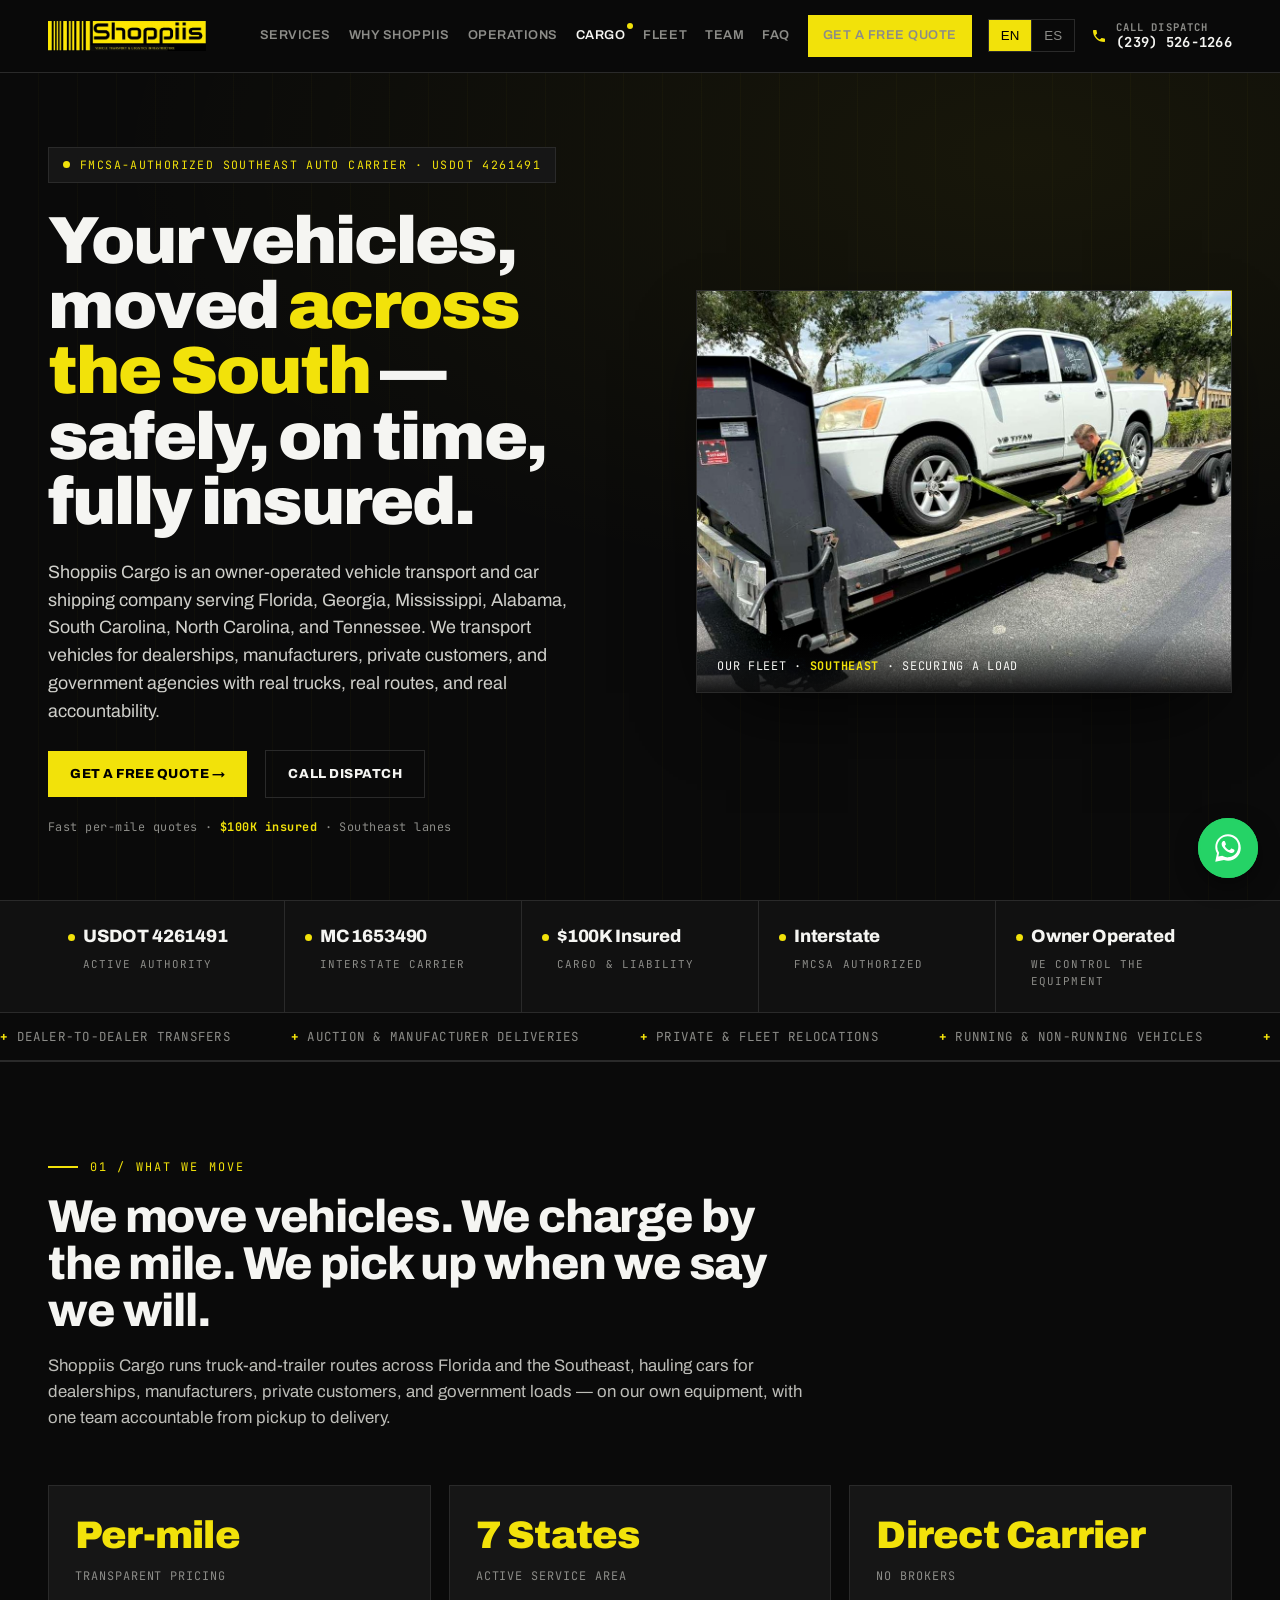
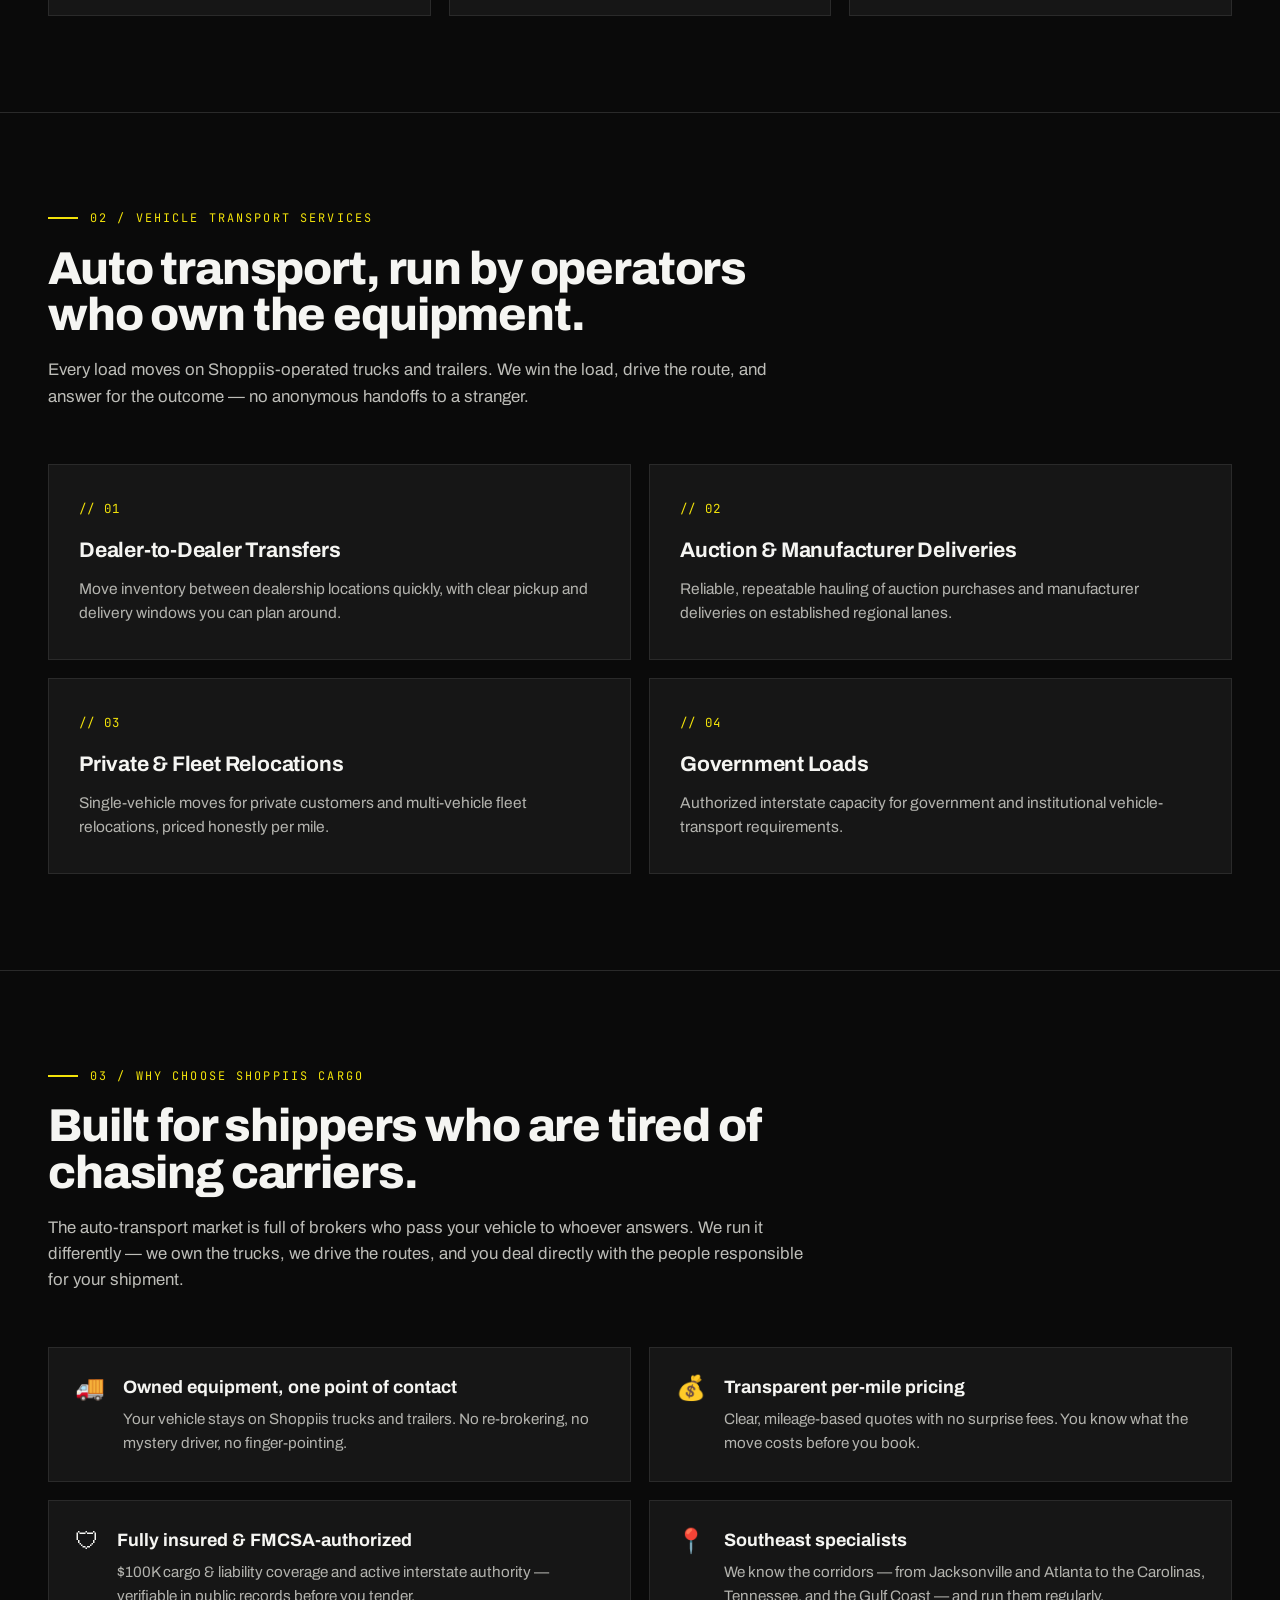
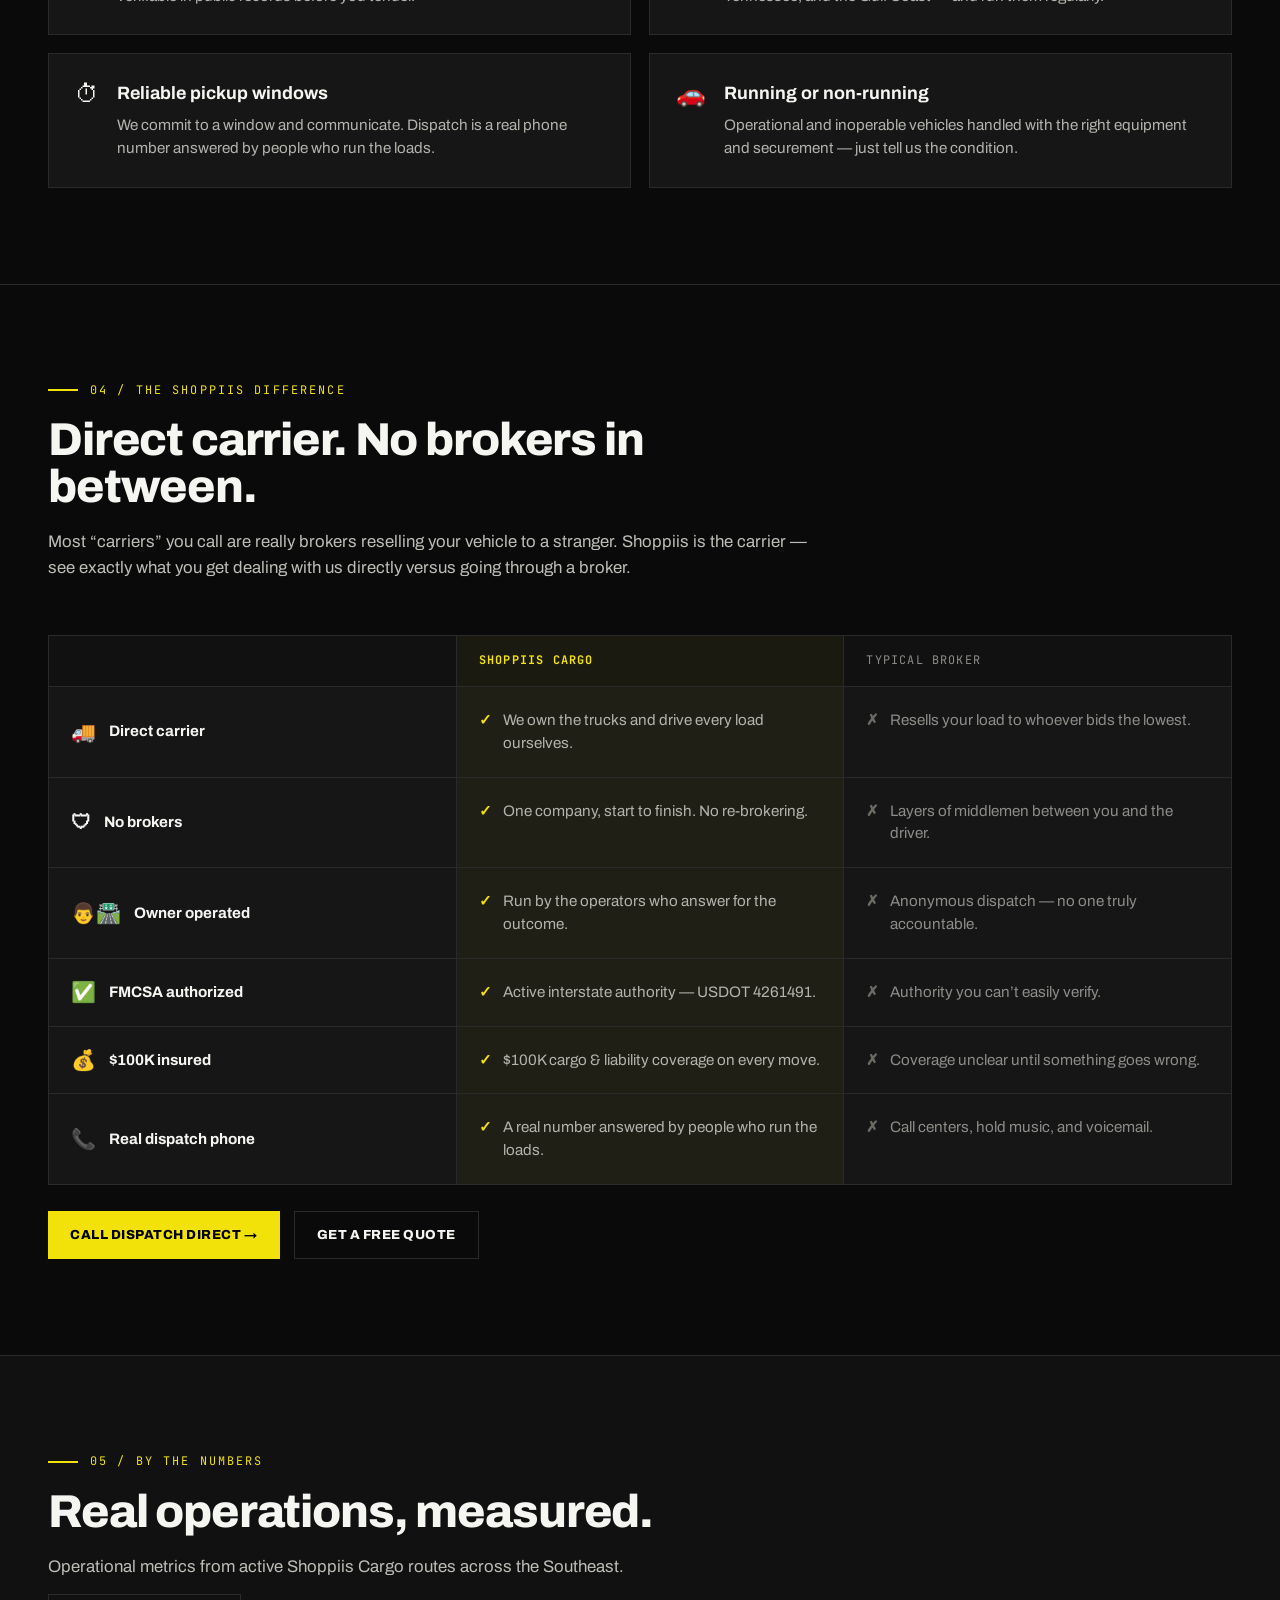
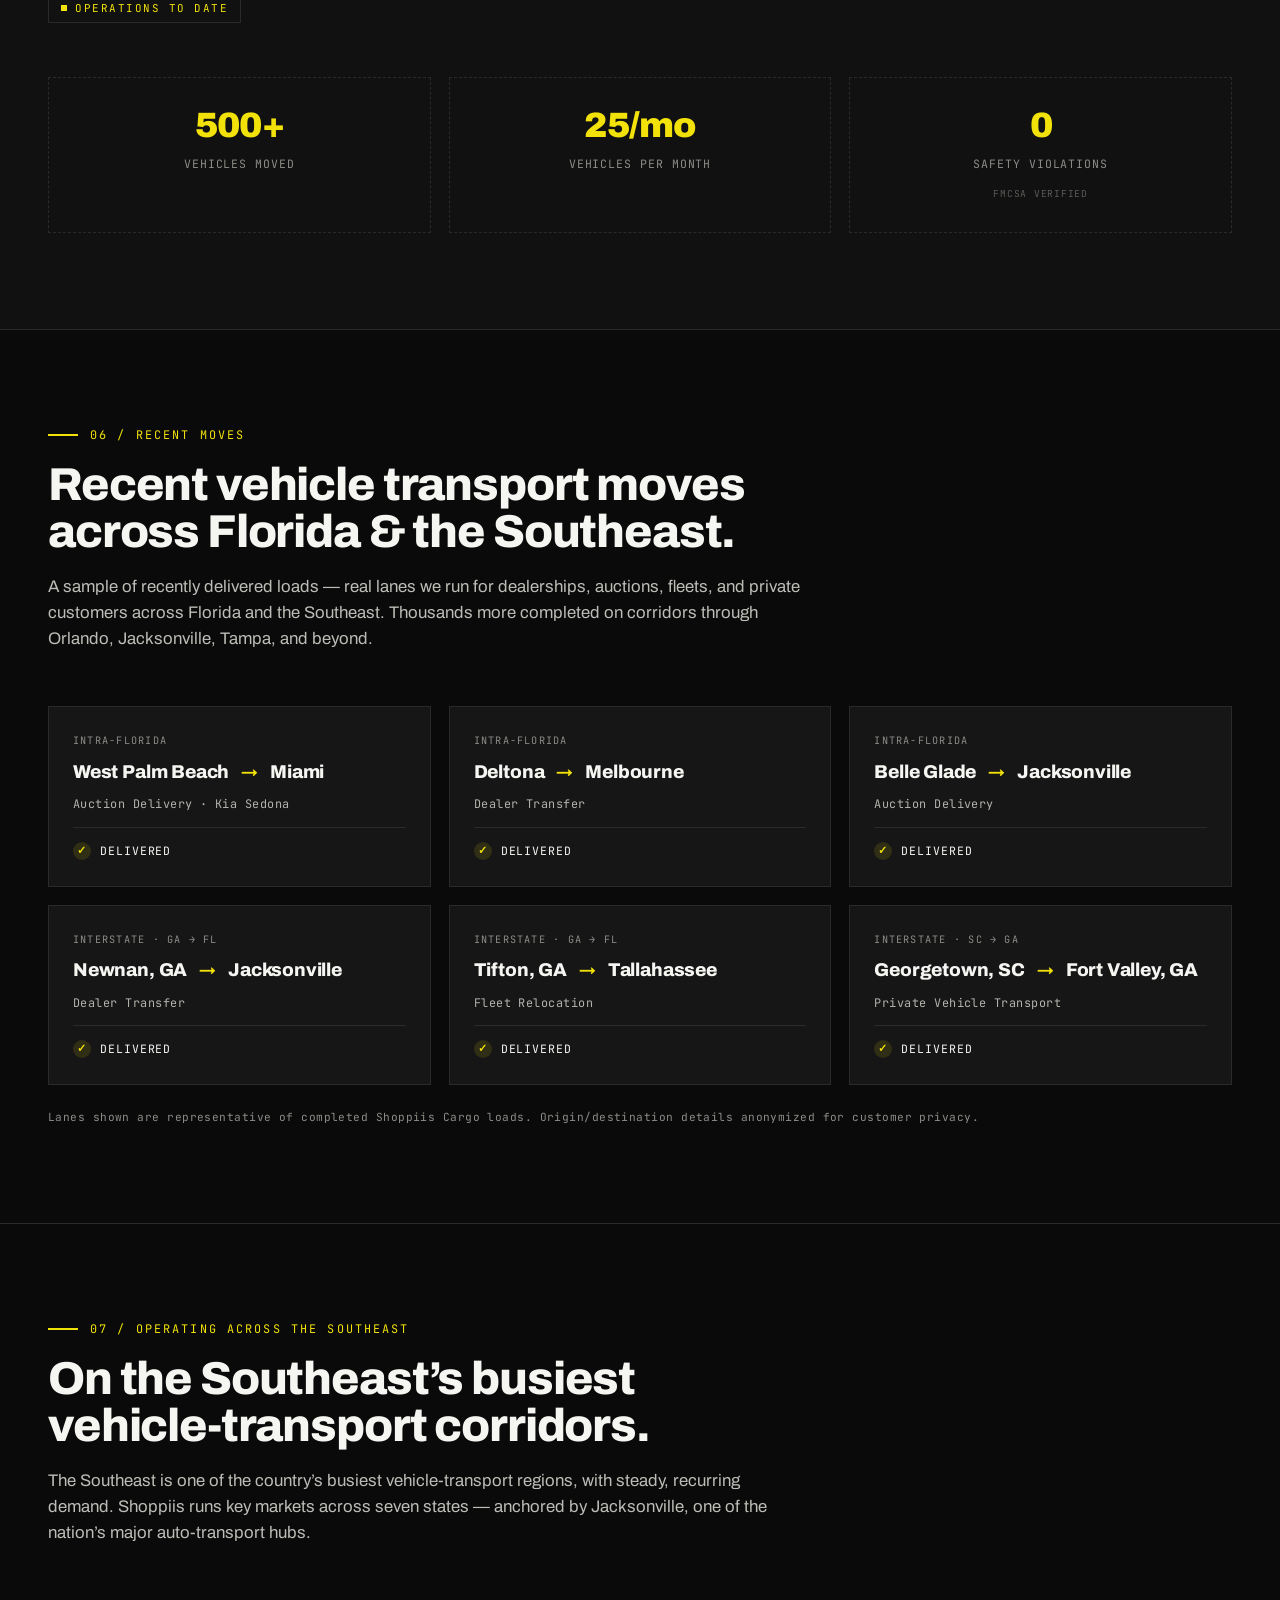
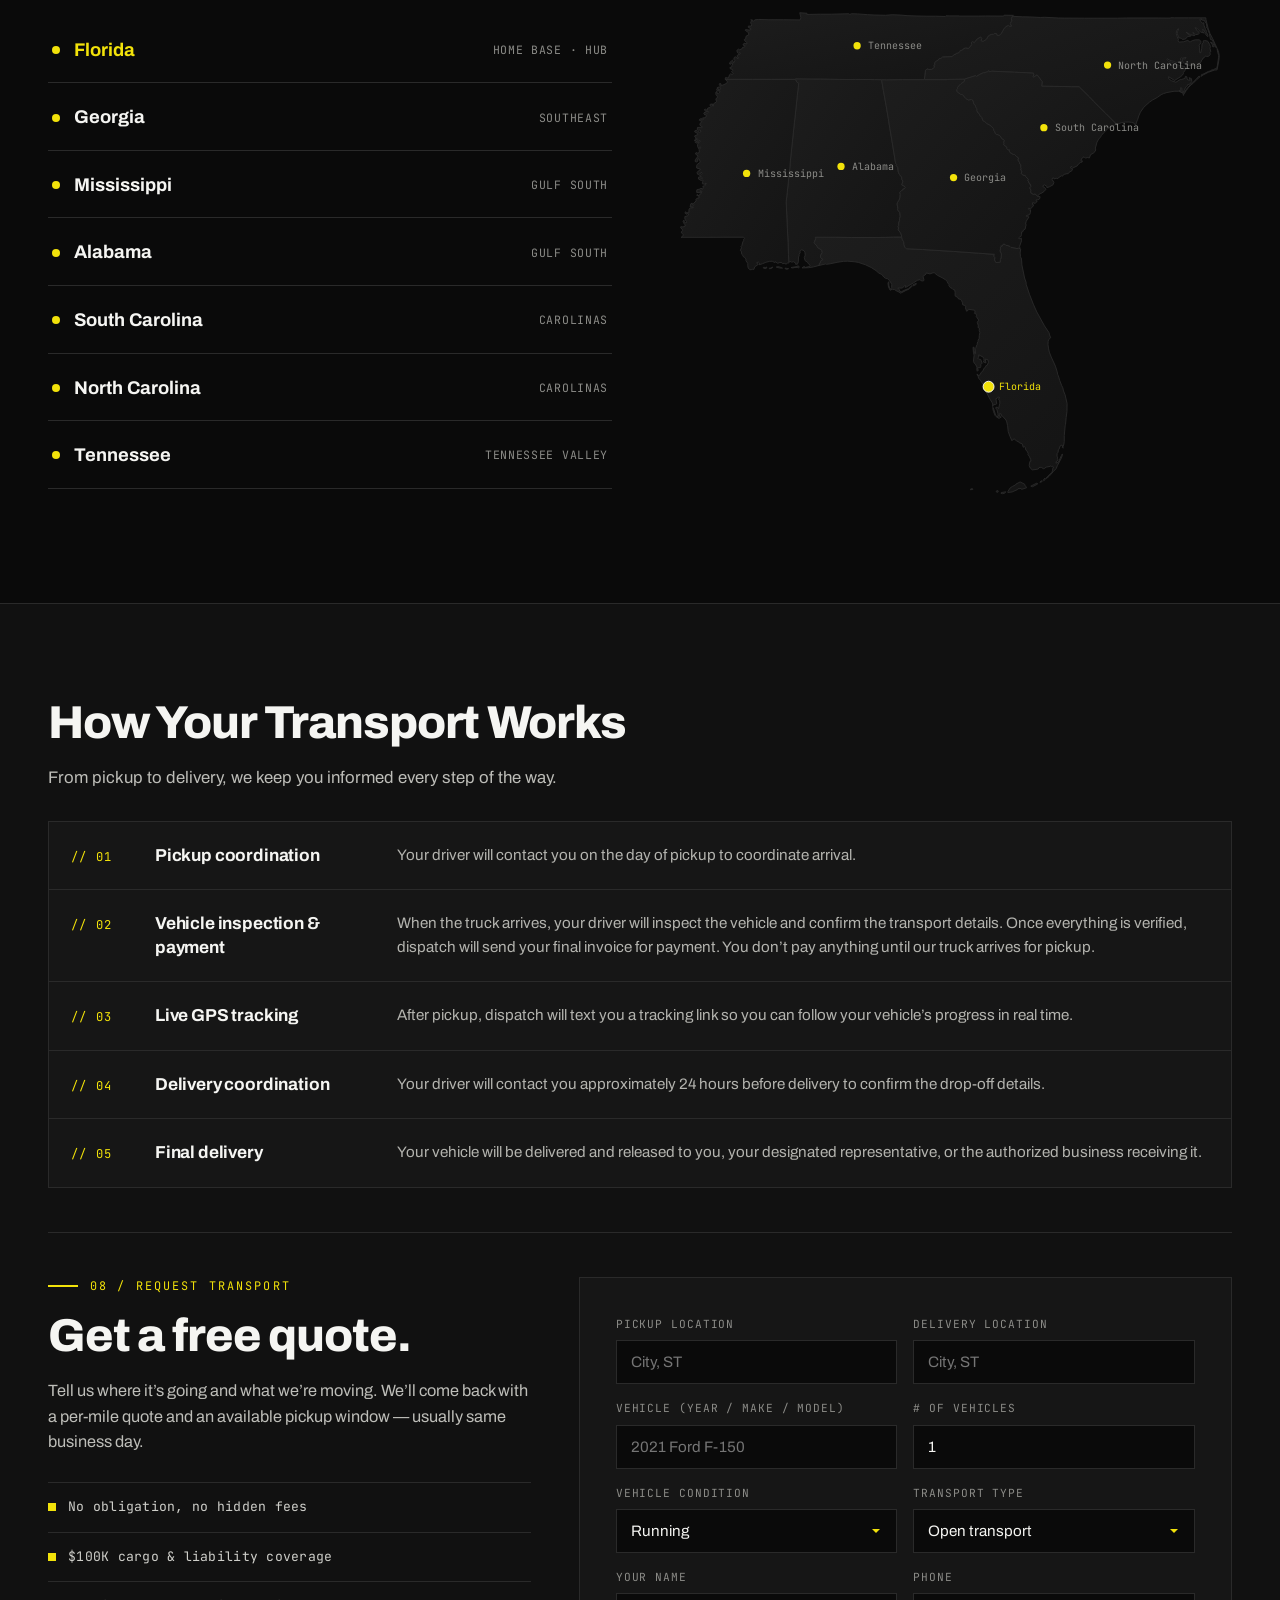
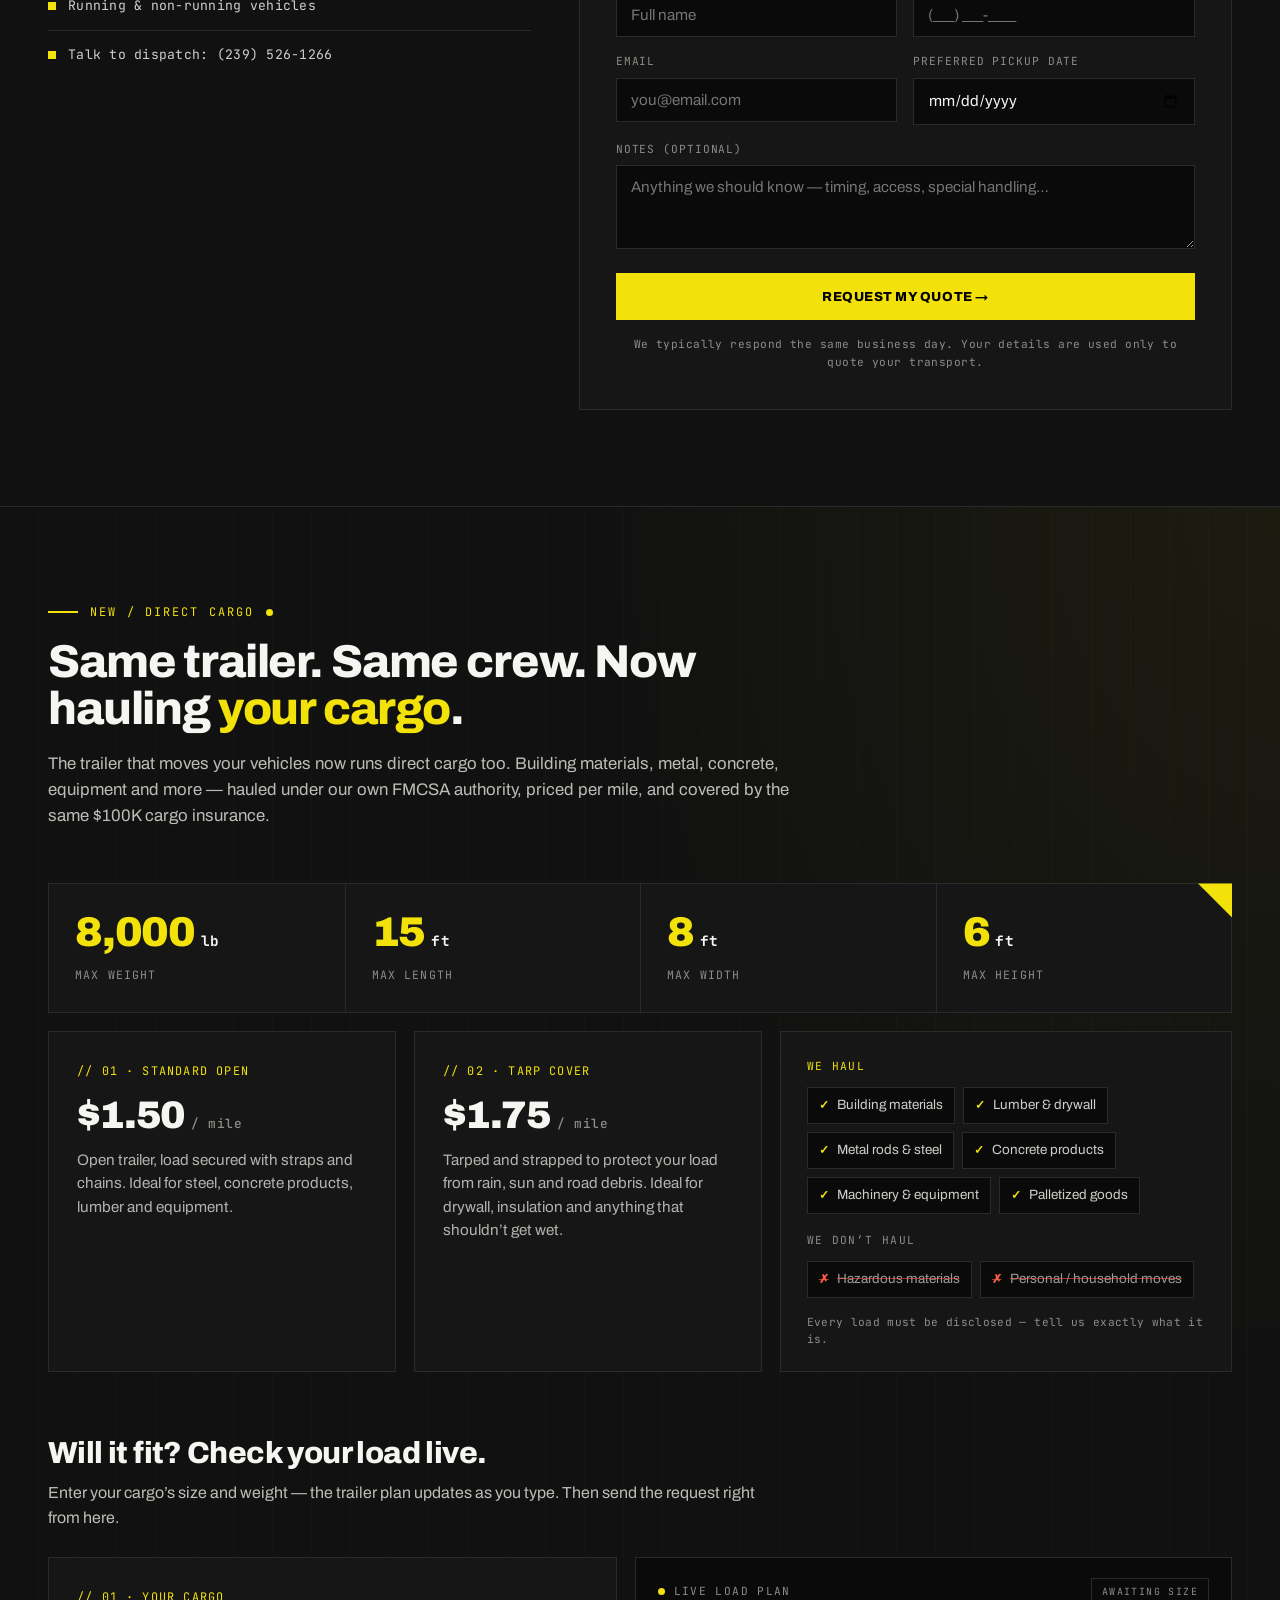
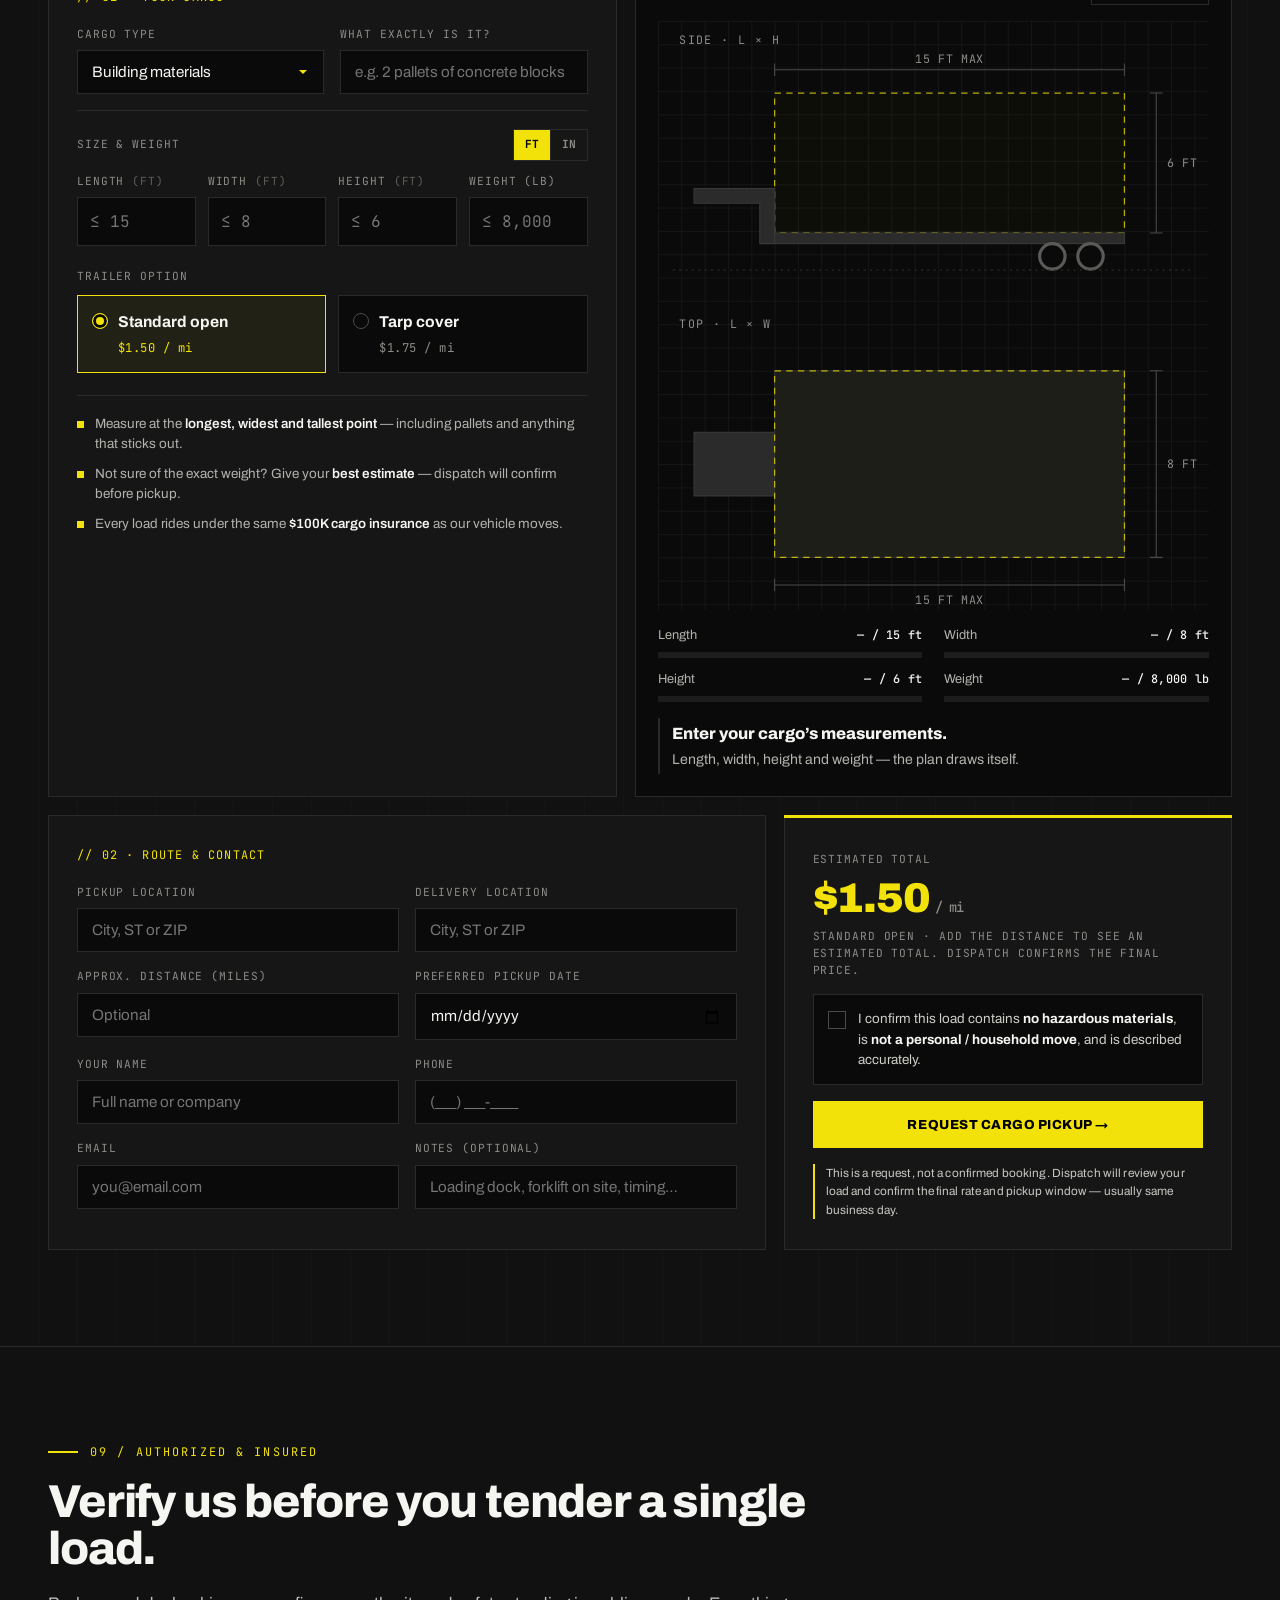
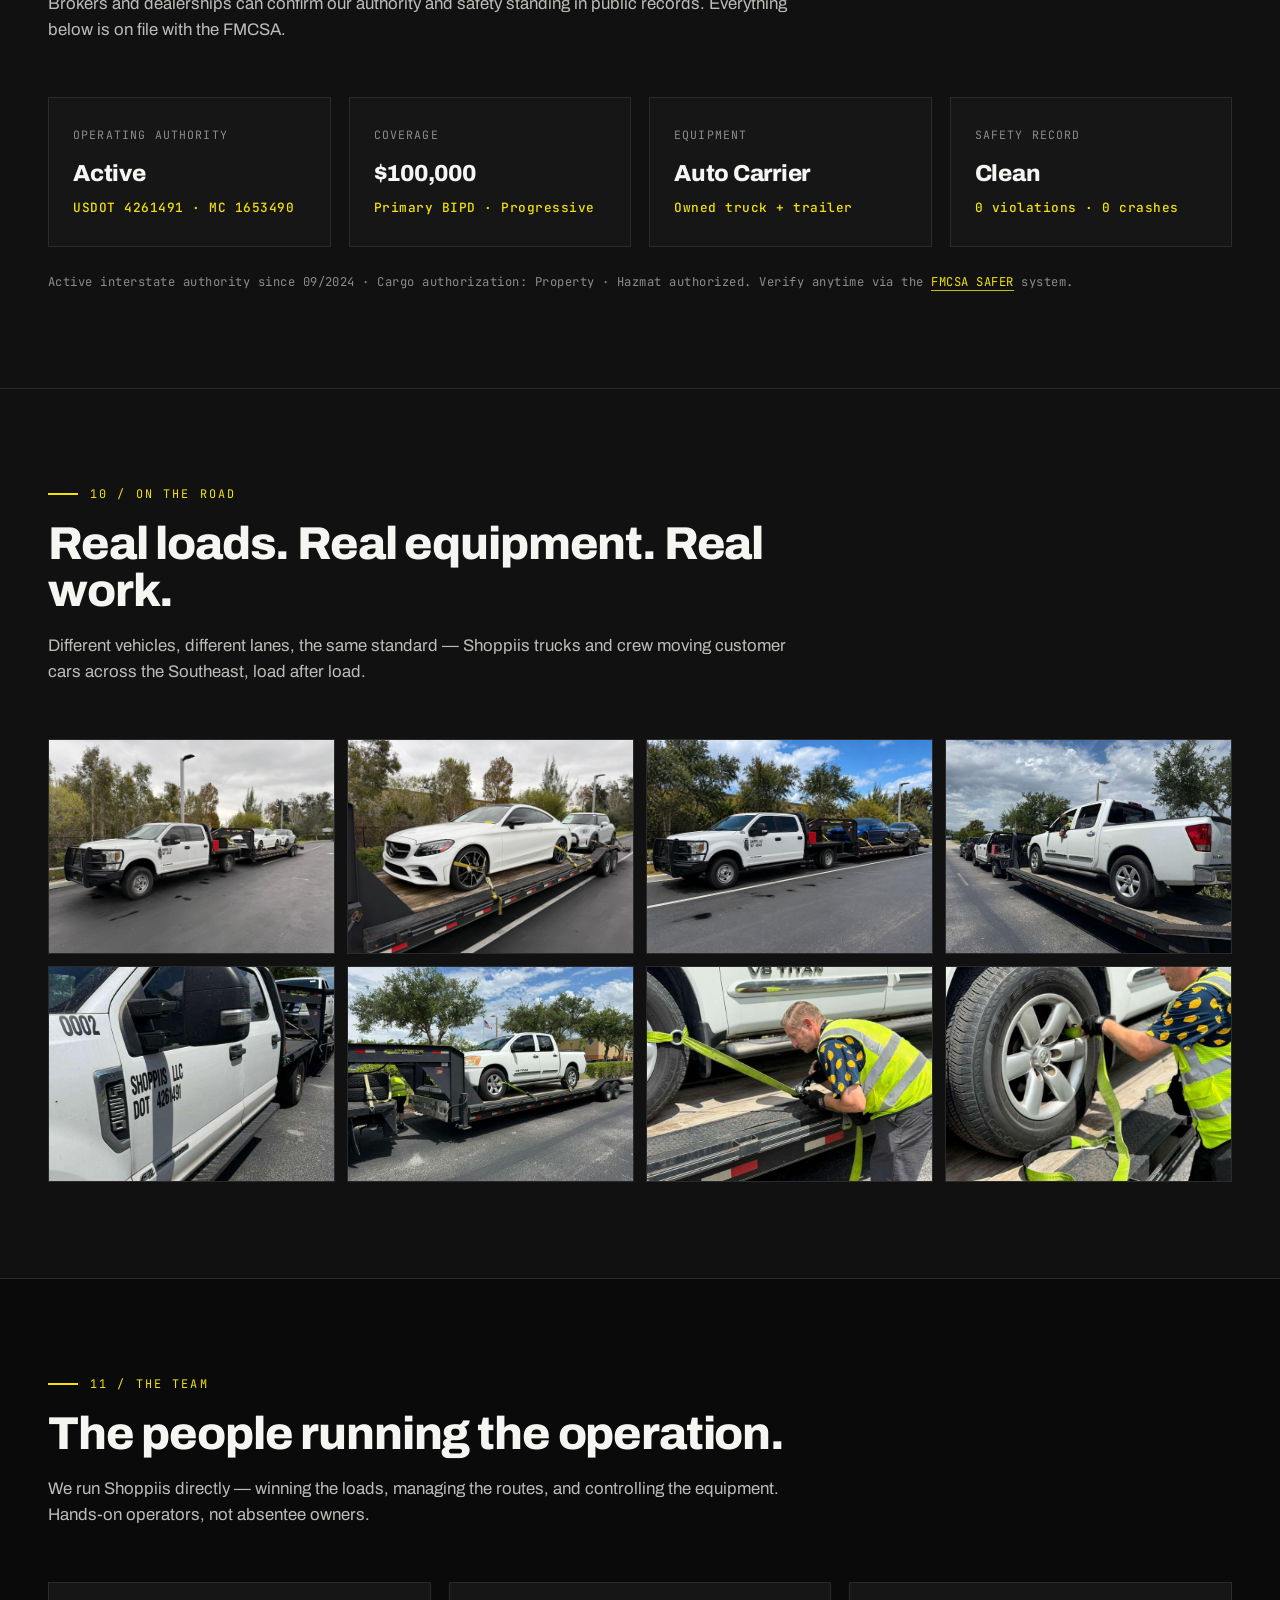
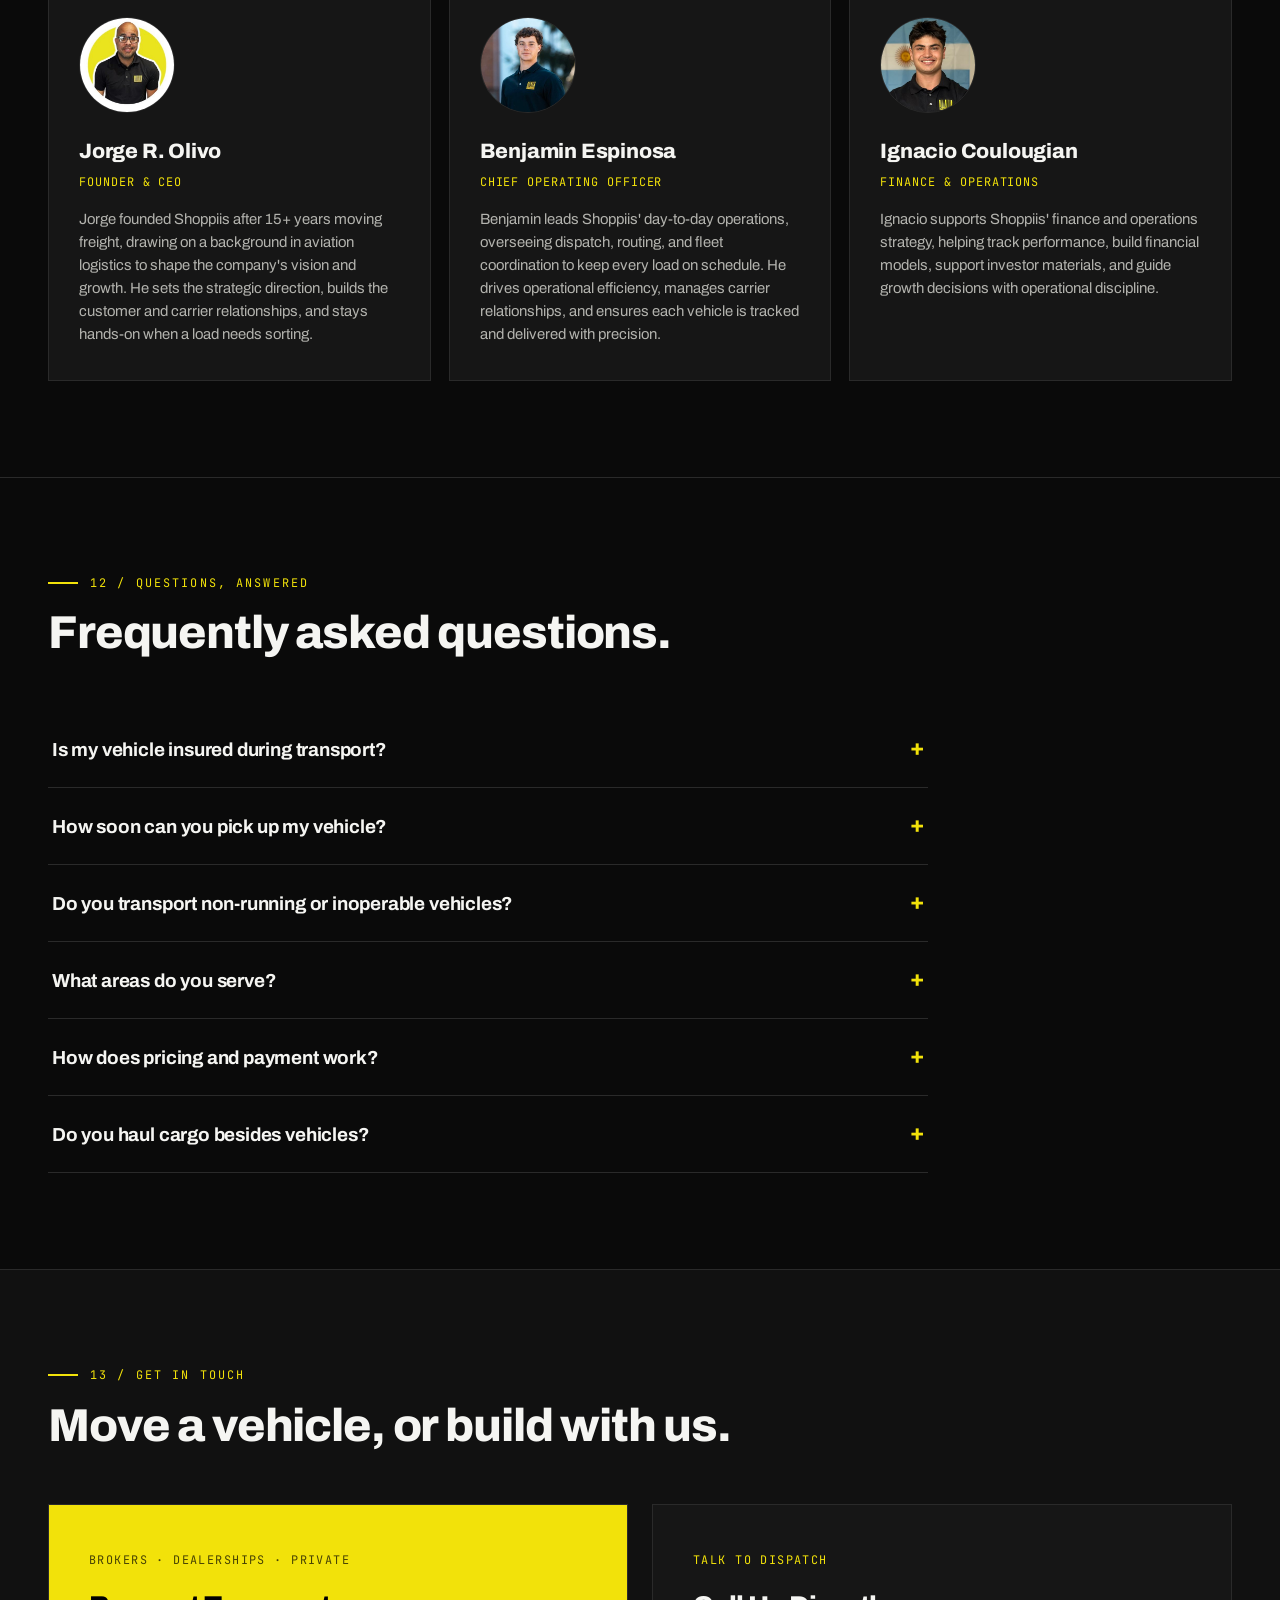
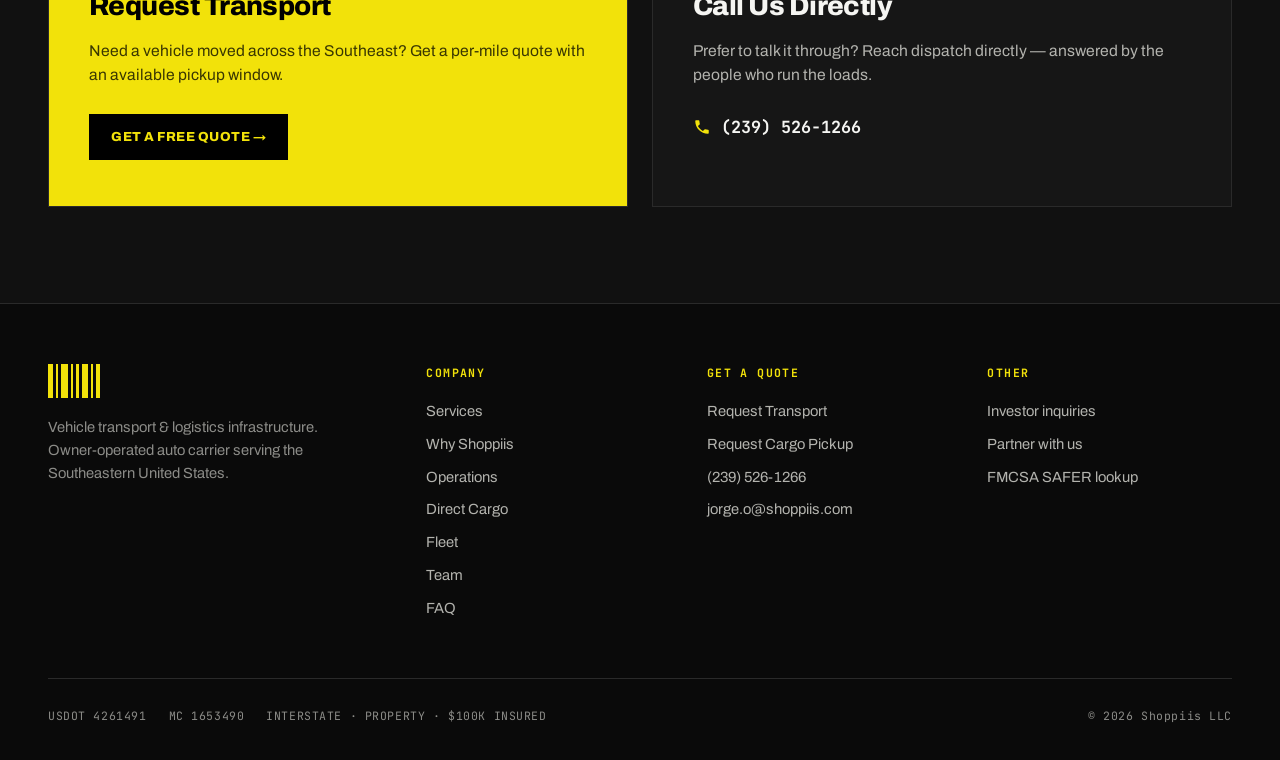
==== commit 3843a538: "Keep vehicle transport primary: move Direct Cargo below the quote - Move the #cargo section from aft" ====
--- a/shoppiis-web/index.html
+++ b/shoppiis-web/index.html
@@ -79,8 +79,8 @@
     {"@type":"Question","name":"How soon can you pick up my vehicle?","acceptedAnswer":{"@type":"Answer","text":"It depends on the lane and current routing, but we usually provide an available pickup window the same business day you request a quote. Our Southeast corridors move fastest. Tell us your preferred date in the quote form and we'll confirm what's realistic."}},
     {"@type":"Question","name":"Do you transport non-running or inoperable vehicles?","acceptedAnswer":{"@type":"Answer","text":"Yes. We handle both running and non-running vehicles — just select the condition in your quote request so we bring the right equipment and securement. Non-running vehicles may require a winch and additional handling, which we'll account for in the quote."}},
     {"@type":"Question","name":"What areas do you serve?","acceptedAnswer":{"@type":"Answer","text":"We operate across the Southeastern United States — Florida, Georgia, Mississippi, Alabama, South Carolina, North Carolina, and Tennessee. Jacksonville is a major national auto-transport hub and anchors our network. Have a lane outside this area? Ask — we hold interstate authority and can quote it."}},
-    {"@type":"Question","name":"Do you haul cargo besides vehicles?","acceptedAnswer":{"@type":"Answer","text":"Yes. The same trailer runs direct cargo up to 8,000 lb and 15 ft long, 8 ft wide and 6 ft high — building materials, metal rods and steel, concrete products, equipment and more. It is $1.50 per mile on a standard open trailer or $1.75 per mile tarped, and the same $100K cargo insurance covers your load. We don't accept hazardous materials or personal household moves, and every load must be disclosed."}},
-    {"@type":"Question","name":"How does pricing and payment work?","acceptedAnswer":{"@type":"Answer","text":"Transport is priced per mile based on distance, vehicle count, and condition — no surprise fees. You'll get a clear quote before you book. Customers don't pay until the Shoppiis truck arrives for pickup, the vehicle has been inspected, and the transport details have been confirmed — dispatch then sends the final invoice for payment. Brokers can ask about carrier-packet and payment arrangements directly with dispatch."}}
+    {"@type":"Question","name":"How does pricing and payment work?","acceptedAnswer":{"@type":"Answer","text":"Transport is priced per mile based on distance, vehicle count, and condition — no surprise fees. You'll get a clear quote before you book. Customers don't pay until the Shoppiis truck arrives for pickup, the vehicle has been inspected, and the transport details have been confirmed — dispatch then sends the final invoice for payment. Brokers can ask about carrier-packet and payment arrangements directly with dispatch."}},
+    {"@type":"Question","name":"Do you haul cargo besides vehicles?","acceptedAnswer":{"@type":"Answer","text":"Yes. The same trailer runs direct cargo up to 8,000 lb and 15 ft long, 8 ft wide and 6 ft high — building materials, metal rods and steel, concrete products, equipment and more. It is $1.50 per mile on a standard open trailer or $1.75 per mile tarped, and the same $100K cargo insurance covers your load. We don't accept hazardous materials or personal household moves, and every load must be disclosed."}}
   ]
 }
 </script>
@@ -98,9 +98,9 @@
     <div class="nav-right">
       <nav class="nav-links" id="navlinks">
         <a href="#services" data-en="Services" data-es="Servicios">Services</a>
-        <a href="#cargo" class="nav-new" data-en="Cargo" data-es="Carga">Cargo</a>
         <a href="#why" data-en="Why Shoppiis" data-es="Por qué Shoppiis">Why Shoppiis</a>
         <a href="#operations" data-en="Operations" data-es="Operaciones">Operations</a>
+        <a href="#cargo" class="nav-new" data-en="Cargo" data-es="Carga">Cargo</a>
         <a href="#gallery" data-en="Fleet" data-es="Flota">Fleet</a>
         <a href="#team" data-en="Team" data-es="Equipo">Team</a>
         <a href="#faq" data-en="FAQ" data-es="Preguntas">FAQ</a>
@@ -138,7 +138,6 @@
         <a href="tel:+12395261266" class="btn ghost" data-en="Call Dispatch" data-es="Llamar a despacho">Call Dispatch</a>
       </div>
       <div class="cta-sub mono" data-en="Fast per-mile quotes &middot; <b>$100K insured</b> &middot; Southeast lanes" data-es="Cotizaciones rápidas por milla &middot; <b>$100K asegurado</b> &middot; Rutas por el sureste">Fast per-mile quotes &middot; <b>$100K insured</b> &middot; Southeast lanes</div>
-      <a href="#cargo" class="hero-new"><span class="hn-tag mono" data-en="New" data-es="Nuevo">New</span><span class="hn-txt" data-en="Now hauling direct cargo &mdash; building materials, metal &amp; more from <b>$1.50/mi</b>" data-es="Ahora llevamos carga directa &mdash; materiales, metal y más desde <b>$1.50/mi</b>">Now hauling direct cargo &mdash; building materials, metal &amp; more from <b>$1.50/mi</b></span><span class="hn-arr">&rarr;</span></a>
     </div>
     <div class="hero-media reveal">
       <div class="frame">
@@ -171,9 +170,9 @@
     <span><b>+</b> PRIVATE &amp; FLEET RELOCATIONS</span>
     <span><b>+</b> RUNNING &amp; NON-RUNNING VEHICLES</span>
     <span><b>+</b> PER-MILE PRICING</span>
+    <span><b>+</b> $100K CARGO &amp; LIABILITY COVERAGE</span>
     <span><b>+</b> NEW: DIRECT CARGO FROM $1.50/MI</span>
     <span><b>+</b> BUILDING MATERIALS &middot; METAL &middot; CONCRETE</span>
-    <span><b>+</b> $100K CARGO &amp; LIABILITY COVERAGE</span>
   </div>
 </div>
 
@@ -206,231 +205,6 @@
       <div class="svc reveal"><div class="ico mono">// 02</div><h3>Auction &amp; Manufacturer Deliveries</h3><p>Reliable, repeatable hauling of auction purchases and manufacturer deliveries on established regional lanes.</p></div>
       <div class="svc reveal"><div class="ico mono">// 03</div><h3>Private &amp; Fleet Relocations</h3><p>Single-vehicle moves for private customers and multi-vehicle fleet relocations, priced honestly per mile.</p></div>
       <div class="svc reveal"><div class="ico mono">// 04</div><h3>Government Loads</h3><p>Authorized interstate capacity for government and institutional vehicle-transport requirements.</p></div>
-    </div>
-  </div>
-</section>
-
-<!-- ============ DIRECT CARGO (NUEVO) ============
-     Carga directa con el mismo tráiler. Los límites que se ven acá
-     (8,000 lb · 15 ft · 8 ft · 6 ft) tienen que coincidir con
-     CARGO_LIMITS en app.js, y las tarifas con los data-rate="..." de los
-     radio "trailer_option". El formulario manda a dispatch por Web3Forms
-     (misma access key que el de vehículos). ===== -->
-<section class="sec cargo" id="cargo">
-  <div class="wrap">
-    <div class="sec-head reveal">
-      <div class="kicker is-new" data-en="New / Direct Cargo" data-es="Nuevo / Carga directa">New / Direct Cargo</div>
-      <h2 data-en="Same trailer. Same crew. Now hauling <span class=&quot;hl&quot;>your cargo</span>." data-es="El mismo tráiler. El mismo equipo. Ahora llevamos <span class=&quot;hl&quot;>su carga</span>.">Same trailer. Same crew. Now hauling <span class="hl">your cargo</span>.</h2>
-      <p data-en="The trailer that moves your vehicles now runs direct cargo too. Building materials, metal, concrete, equipment and more &mdash; hauled under our own FMCSA authority, priced per mile, and covered by the same $100K cargo insurance." data-es="El tráiler que mueve sus vehículos ahora también lleva carga directa. Materiales de construcción, metal, concreto, equipos y más &mdash; bajo nuestra propia autoridad FMCSA, con precio por milla y cubierto por el mismo seguro de carga de $100K.">The trailer that moves your vehicles now runs direct cargo too. Building materials, metal, concrete, equipment and more &mdash; hauled under our own FMCSA authority, priced per mile, and covered by the same $100K cargo insurance.</p>
-    </div>
-
-    <!-- placa de capacidad del tráiler -->
-    <div class="cg-specs reveal">
-      <div class="cg-spec"><div class="cg-sv">8,000<small>lb</small></div><div class="cg-sl mono" data-en="Max weight" data-es="Peso máximo">Max weight</div></div>
-      <div class="cg-spec"><div class="cg-sv">15<small>ft</small></div><div class="cg-sl mono" data-en="Max length" data-es="Largo máximo">Max length</div></div>
-      <div class="cg-spec"><div class="cg-sv">8<small>ft</small></div><div class="cg-sl mono" data-en="Max width" data-es="Ancho máximo">Max width</div></div>
-      <div class="cg-spec"><div class="cg-sv">6<small>ft</small></div><div class="cg-sl mono" data-en="Max height" data-es="Alto máximo">Max height</div></div>
-    </div>
-
-    <!-- tarifas + qué llevamos / qué no -->
-    <div class="cg-info">
-      <div class="cg-rate reveal">
-        <div class="ico mono">// 01 &middot; <span data-en="Standard open" data-es="Abierto estándar">Standard open</span></div>
-        <div class="cg-price">$1.50<small data-en="/ mile" data-es="/ milla">/ mile</small></div>
-        <p data-en="Open trailer, load secured with straps and chains. Ideal for steel, concrete products, lumber and equipment." data-es="Tráiler abierto, carga asegurada con correas y cadenas. Ideal para acero, productos de concreto, madera y equipos.">Open trailer, load secured with straps and chains. Ideal for steel, concrete products, lumber and equipment.</p>
-      </div>
-      <div class="cg-rate reveal">
-        <div class="ico mono">// 02 &middot; <span data-en="Tarp cover" data-es="Con lona">Tarp cover</span></div>
-        <div class="cg-price">$1.75<small data-en="/ mile" data-es="/ milla">/ mile</small></div>
-        <p data-en="Tarped and strapped to protect your load from rain, sun and road debris. Ideal for drywall, insulation and anything that shouldn&rsquo;t get wet." data-es="Con lona y amarrada para proteger su carga de la lluvia, el sol y lo que salte del camino. Ideal para drywall, aislante y todo lo que no se deba mojar.">Tarped and strapped to protect your load from rain, sun and road debris. Ideal for drywall, insulation and anything that shouldn&rsquo;t get wet.</p>
-      </div>
-      <div class="cg-haul reveal">
-        <div class="cg-haul-h mono" data-en="We haul" data-es="Llevamos">We haul</div>
-        <ul class="cg-chips">
-          <li data-en="Building materials" data-es="Materiales de construcción">Building materials</li>
-          <li data-en="Lumber &amp; drywall" data-es="Madera y drywall">Lumber &amp; drywall</li>
-          <li data-en="Metal rods &amp; steel" data-es="Varillas y acero">Metal rods &amp; steel</li>
-          <li data-en="Concrete products" data-es="Productos de concreto">Concrete products</li>
-          <li data-en="Machinery &amp; equipment" data-es="Maquinaria y equipos">Machinery &amp; equipment</li>
-          <li data-en="Palletized goods" data-es="Mercadería en pallets">Palletized goods</li>
-        </ul>
-        <div class="cg-haul-h no mono" data-en="We don&rsquo;t haul" data-es="No llevamos">We don&rsquo;t haul</div>
-        <ul class="cg-chips no">
-          <li data-en="Hazardous materials" data-es="Materiales peligrosos">Hazardous materials</li>
-          <li data-en="Personal / household moves" data-es="Mudanzas personales">Personal / household moves</li>
-        </ul>
-        <p class="cg-haul-note mono" data-en="Every load must be disclosed &mdash; tell us exactly what it is." data-es="Toda carga se debe declarar &mdash; díganos exactamente qué es.">Every load must be disclosed &mdash; tell us exactly what it is.</p>
-      </div>
-    </div>
-
-    <!-- ===== PLANIFICADOR DE CARGA + SOLICITUD ===== -->
-    <form class="cg-form" id="cargoForm">
-      <!-- Web3Forms: misma access key que el formulario de vehículos (llega a dispatch@shoppiis.com) -->
-      <input type="hidden" name="access_key" value="66ce08a9-dd33-44a8-959d-d5335bdc9608">
-      <!-- el asunto se completa en app.js: "New Shoppiis CARGO Request — [origen] → [destino]" -->
-      <input type="hidden" name="subject" value="New Shoppiis CARGO Request">
-      <input type="hidden" name="service" value="DIRECT CARGO">
-      <input type="hidden" name="status" value="CARGO REQUEST — NOT YET CONFIRMED">
-      <input type="hidden" name="from_name" value="Shoppiis Website">
-      <input type="hidden" name="dimensions" value="">
-      <input type="hidden" name="fit_check" value="">
-      <input type="hidden" name="estimate" value="">
-      <input type="checkbox" name="botcheck" style="display:none" tabindex="-1" autocomplete="off">
-
-      <div class="cg-planner-head reveal">
-        <h3 data-en="Will it fit? Check your load live." data-es="¿Entra? Revise su carga en vivo.">Will it fit? Check your load live.</h3>
-        <p data-en="Enter your cargo&rsquo;s size and weight &mdash; the trailer plan updates as you type. Then send the request right from here." data-es="Ingrese el tamaño y el peso de su carga &mdash; el plano del tráiler se actualiza mientras escribe. Después envíe la solicitud desde acá mismo.">Enter your cargo&rsquo;s size and weight &mdash; the trailer plan updates as you type. Then send the request right from here.</p>
-      </div>
-
-      <div class="cg-planner">
-        <!-- columna izquierda: datos de la carga -->
-        <div class="cg-panel reveal">
-          <div class="cg-step mono">// 01 &middot; <span data-en="Your cargo" data-es="Su carga">Your cargo</span></div>
-          <div class="qrow">
-            <div class="field"><label data-en="Cargo type" data-es="Tipo de carga">Cargo type</label>
-              <select name="cargo_type">
-                <option data-opt-en="Building materials" data-opt-es="Materiales de construcción">Building materials</option>
-                <option data-opt-en="Lumber / drywall" data-opt-es="Madera / drywall">Lumber / drywall</option>
-                <option data-opt-en="Metal rods / steel" data-opt-es="Varillas / acero">Metal rods / steel</option>
-                <option data-opt-en="Concrete products" data-opt-es="Productos de concreto">Concrete products</option>
-                <option data-opt-en="Machinery / equipment" data-opt-es="Maquinaria / equipos">Machinery / equipment</option>
-                <option data-opt-en="Palletized goods" data-opt-es="Mercadería en pallets">Palletized goods</option>
-                <option data-opt-en="Other (describe below)" data-opt-es="Otro (descríbalo abajo)">Other (describe below)</option>
-              </select>
-            </div>
-            <div class="field"><label data-en="What exactly is it?" data-es="¿Qué es exactamente?">What exactly is it?</label><input type="text" name="cargo_description" placeholder="e.g. 2 pallets of concrete blocks" data-ph-en="e.g. 2 pallets of concrete blocks" data-ph-es="ej. 2 pallets de bloques de concreto" required></div>
-          </div>
-
-          <div class="cg-dims-head">
-            <span class="mono" data-en="Size &amp; weight" data-es="Tamaño y peso">Size &amp; weight</span>
-            <div class="cg-unit" role="group" aria-label="Units">
-              <button type="button" data-unit="ft" class="active">FT</button><div class="lang-sep"></div><button type="button" data-unit="in">IN</button>
-            </div>
-          </div>
-          <div class="cg-dims">
-            <div class="field"><label><span data-en="Length" data-es="Largo">Length</span> <span class="cg-u">(ft)</span></label><input type="number" inputmode="decimal" min="0" step="any" data-dim="length" placeholder="&le; 15"></div>
-            <div class="field"><label><span data-en="Width" data-es="Ancho">Width</span> <span class="cg-u">(ft)</span></label><input type="number" inputmode="decimal" min="0" step="any" data-dim="width" placeholder="&le; 8"></div>
-            <div class="field"><label><span data-en="Height" data-es="Alto">Height</span> <span class="cg-u">(ft)</span></label><input type="number" inputmode="decimal" min="0" step="any" data-dim="height" placeholder="&le; 6"></div>
-            <div class="field"><label><span data-en="Weight" data-es="Peso">Weight</span> (lb)</label><input type="number" inputmode="numeric" min="0" step="any" data-dim="weight" name="weight_lb" placeholder="&le; 8,000"></div>
-          </div>
-
-          <div class="cg-opt-h mono" data-en="Trailer option" data-es="Opción de tráiler">Trailer option</div>
-          <div class="cg-opts">
-            <label class="cg-opt">
-              <input type="radio" name="trailer_option" value="Standard open — $1.50/mi" data-rate="1.50" data-label="Standard open" checked>
-              <span class="cg-opt-box"><b data-en="Standard open" data-es="Abierto estándar">Standard open</b><span class="mono">$1.50 / mi</span></span>
-            </label>
-            <label class="cg-opt">
-              <input type="radio" name="trailer_option" value="Tarp cover — $1.75/mi" data-rate="1.75" data-label="Tarp cover">
-              <span class="cg-opt-box"><b data-en="Tarp cover" data-es="Con lona">Tarp cover</b><span class="mono">$1.75 / mi</span></span>
-            </label>
-          </div>
-          <ul class="cg-tips">
-            <li data-en="<span>Measure at the <b>longest, widest and tallest point</b> &mdash; including pallets and anything that sticks out.</span>" data-es="<span>Mida en el <b>punto más largo, más ancho y más alto</b> &mdash; incluyendo pallets y todo lo que sobresalga.</span>"><span>Measure at the <b>longest, widest and tallest point</b> &mdash; including pallets and anything that sticks out.</span></li>
-            <li data-en="<span>Not sure of the exact weight? Give your <b>best estimate</b> &mdash; dispatch will confirm before pickup.</span>" data-es="<span>¿No sabe el peso exacto? Dé su <b>mejor estimado</b> &mdash; despacho lo confirma antes de la recogida.</span>"><span>Not sure of the exact weight? Give your <b>best estimate</b> &mdash; dispatch will confirm before pickup.</span></li>
-            <li data-en="<span>Every load rides under the same <b>$100K cargo insurance</b> as our vehicle moves.</span>" data-es="<span>Toda carga viaja con el mismo <b>seguro de carga de $100K</b> que nuestros vehículos.</span>"><span>Every load rides under the same <b>$100K cargo insurance</b> as our vehicle moves.</span></li>
-          </ul>
-        </div>
-
-        <!-- columna derecha: plano del tráiler en vivo -->
-        <div class="cg-viz reveal" aria-live="polite">
-          <div class="cg-viz-top">
-            <span class="mono cg-viz-t" data-en="Live load plan" data-es="Plano de carga en vivo">Live load plan</span>
-            <span class="cg-chip mono" id="cgChip"></span>
-          </div>
-          <svg class="cg-svg" id="cgSvg" viewBox="0 0 520 556" xmlns="http://www.w3.org/2000/svg" role="img" aria-label="Trailer load diagram">
-            <defs>
-              <pattern id="cgGrid" width="22" height="22" patternUnits="userSpaceOnUse"><path d="M22 0H0V22" fill="none" stroke="#1f1f1f" stroke-width="1"/></pattern>
-              <pattern id="cgTarp" width="8" height="8" patternUnits="userSpaceOnUse" patternTransform="rotate(45)"><rect width="8" height="8" fill="#232323"/><rect width="3" height="8" fill="rgba(242,226,10,.35)"/></pattern>
-            </defs>
-            <rect x="0" y="0" width="520" height="556" fill="url(#cgGrid)"/>
-
-            <!-- VISTA LATERAL: largo × alto -->
-            <text class="cg-vl" x="20" y="22">SIDE &middot; L &times; H</text>
-            <g class="cg-dimline"><path d="M110 46H440M110 40V52M440 40V52"/></g>
-            <text class="cg-dt" x="275" y="40" text-anchor="middle">15 FT MAX</text>
-            <g class="cg-dimline"><path d="M470 68V200M464 68H476M464 200H476"/></g>
-            <text class="cg-dt" x="480" y="138">6 FT</text>
-            <rect class="cg-env" x="110" y="68" width="330" height="132"/>
-            <!-- tráiler cuello de ganso -->
-            <path class="cg-trailer" d="M110 210V158H34V172H96V210Z"/>
-            <rect class="cg-trailer" x="110" y="200" width="330" height="10"/>
-            <circle class="cg-wheel" cx="372" cy="222" r="12"/><circle class="cg-wheel" cx="408" cy="222" r="12"/>
-            <path class="cg-ground" d="M14 235H506"/>
-            <g id="cgSide">
-              <rect class="cg-box" x="275" y="200" width="0" height="0"/>
-              <path class="cg-tarp" d=""/>
-              <g class="cg-straps"></g>
-              <text class="cg-wt" x="275" y="190" text-anchor="middle"></text>
-            </g>
-
-            <!-- VISTA SUPERIOR: largo × ancho -->
-            <text class="cg-vl" x="20" y="290">TOP &middot; L &times; W</text>
-            <rect class="cg-trailer" x="34" y="388" width="76" height="60"/>
-            <rect class="cg-deck" x="110" y="330" width="330" height="176"/>
-            <rect class="cg-env" x="110" y="330" width="330" height="176"/>
-            <g class="cg-dimline"><path d="M110 532H440M110 526V538M440 526V538"/></g>
-            <text class="cg-dt" x="275" y="550" text-anchor="middle">15 FT MAX</text>
-            <g class="cg-dimline"><path d="M470 330V506M464 330H476M464 506H476"/></g>
-            <text class="cg-dt" x="480" y="422">8 FT</text>
-            <g id="cgTop">
-              <rect class="cg-box" x="275" y="418" width="0" height="0"/>
-            </g>
-          </svg>
-
-          <div class="cg-meters">
-            <div class="cg-meter" data-meter="length"><div class="cg-m-row"><span data-en="Length" data-es="Largo">Length</span><b class="mono"></b></div><div class="cg-bar"><i></i></div></div>
-            <div class="cg-meter" data-meter="width"><div class="cg-m-row"><span data-en="Width" data-es="Ancho">Width</span><b class="mono"></b></div><div class="cg-bar"><i></i></div></div>
-            <div class="cg-meter" data-meter="height"><div class="cg-m-row"><span data-en="Height" data-es="Alto">Height</span><b class="mono"></b></div><div class="cg-bar"><i></i></div></div>
-            <div class="cg-meter" data-meter="weight"><div class="cg-m-row"><span data-en="Weight" data-es="Peso">Weight</span><b class="mono"></b></div><div class="cg-bar"><i></i></div></div>
-          </div>
-          <div class="cg-verdict" id="cgVerdict"></div>
-        </div>
-      </div>
-
-      <!-- abajo: ruta + contacto + estimado -->
-      <div class="cg-bottom reveal">
-        <div class="cg-panel">
-          <div class="cg-step mono">// 02 &middot; <span data-en="Route &amp; contact" data-es="Ruta y contacto">Route &amp; contact</span></div>
-          <div class="qrow">
-            <div class="field"><label data-en="Pickup location" data-es="Lugar de recogida">Pickup location</label><input type="text" name="origin" placeholder="City, ST or ZIP" data-ph-en="City, ST or ZIP" data-ph-es="Ciudad, Est. o ZIP" required></div>
-            <div class="field"><label data-en="Delivery location" data-es="Lugar de entrega">Delivery location</label><input type="text" name="destination" placeholder="City, ST or ZIP" data-ph-en="City, ST or ZIP" data-ph-es="Ciudad, Est. o ZIP" required></div>
-          </div>
-          <div class="qrow">
-            <div class="field"><label data-en="Approx. distance (miles)" data-es="Distancia aprox. (millas)">Approx. distance (miles)</label><input type="number" inputmode="numeric" min="0" step="1" name="distance_mi" placeholder="Optional" data-ph-en="Optional" data-ph-es="Opcional"><small class="cg-route mono" id="cgRoute" hidden></small></div>
-            <div class="field"><label data-en="Preferred pickup date" data-es="Fecha de recogida preferida">Preferred pickup date</label><input type="date" name="date"></div>
-          </div>
-          <div class="qrow">
-            <div class="field"><label data-en="Your name" data-es="Su nombre">Your name</label><input type="text" name="name" placeholder="Full name or company" data-ph-en="Full name or company" data-ph-es="Nombre completo o empresa" required></div>
-            <div class="field"><label data-en="Phone" data-es="Teléfono">Phone</label><input type="tel" name="phone" placeholder="(___) ___-____" required></div>
-          </div>
-          <div class="qrow">
-            <div class="field"><label data-en="Email" data-es="Correo">Email</label><input type="email" name="email" placeholder="you@email.com" data-ph-en="you@email.com" data-ph-es="correo@ejemplo.com" required></div>
-            <div class="field"><label data-en="Notes (optional)" data-es="Notas (opcional)">Notes (optional)</label><input type="text" name="notes" placeholder="Loading dock, forklift on site, timing…" data-ph-en="Loading dock, forklift on site, timing…" data-ph-es="Muelle de carga, montacargas en sitio, horarios…"></div>
-          </div>
-        </div>
-
-        <div class="cg-summary">
-          <div class="cg-est">
-            <span class="mono" data-en="Estimated total" data-es="Total estimado">Estimated total</span>
-            <div class="cg-est-price" id="cgPrice">$1.50<small>/ mi</small></div>
-            <div class="cg-est-line mono" id="cgEstLine"></div>
-          </div>
-          <label class="cg-cert">
-            <input type="checkbox" name="certification" value="Customer confirms: no hazardous materials, not a personal/household move, cargo accurately disclosed." required>
-            <span data-en="I confirm this load contains <b>no hazardous materials</b>, is <b>not a personal / household move</b>, and is described accurately." data-es="Confirmo que esta carga <b>no contiene materiales peligrosos</b>, <b>no es una mudanza personal</b> y está descrita correctamente.">I confirm this load contains <b>no hazardous materials</b>, is <b>not a personal / household move</b>, and is described accurately.</span>
-          </label>
-          <button type="submit" class="btn" id="cgSubmit" data-en="Request Cargo Pickup &rarr;" data-es="Solicitar retiro de carga &rarr;">Request Cargo Pickup &rarr;</button>
-          <div class="cg-msg mono" id="cgMsg" hidden></div>
-          <div class="iq-disclaimer" data-en="This is a request, not a confirmed booking. Dispatch will review your load and confirm the final rate and pickup window &mdash; usually same business day." data-es="Esta es una solicitud, no una reserva confirmada. Despacho revisará su carga y confirmará la tarifa final y la ventana de recogida &mdash; normalmente el mismo día hábil.">This is a request, not a confirmed booking. Dispatch will review your load and confirm the final rate and pickup window &mdash; usually same business day.</div>
-        </div>
-      </div>
-    </form>
-
-    <div class="form-success cg-success" id="cargoSuccess">
-      <h3 data-en="Cargo request received." data-es="Solicitud de carga recibida.">Cargo request received.</h3>
-      <p data-en="Your load is not confirmed yet. Dispatch will review the details and contact you shortly to confirm the final rate and pickup window." data-es="Su carga todavía no está confirmada. Despacho revisará los detalles y se comunicará con usted para confirmar la tarifa final y la ventana de recogida.">Your load is not confirmed yet. Dispatch will review the details and contact you shortly to confirm the final rate and pickup window.</p>
-      <p class="fs-call mono" data-en="Need it sooner? Call (239)&nbsp;526-1266." data-es="¿Lo necesita antes? Llame al (239)&nbsp;526-1266.">Need it sooner? Call (239)&nbsp;526-1266.</p>
     </div>
   </div>
 </section>
@@ -825,6 +599,231 @@
   </div>
 </section>
 
+<!-- ============ DIRECT CARGO (NUEVO) ============
+     Carga directa con el mismo tráiler. Los límites que se ven acá
+     (8,000 lb · 15 ft · 8 ft · 6 ft) tienen que coincidir con
+     CARGO_LIMITS en app.js, y las tarifas con los data-rate="..." de los
+     radio "trailer_option". El formulario manda a dispatch por Web3Forms
+     (misma access key que el de vehículos). ===== -->
+<section class="sec cargo" id="cargo">
+  <div class="wrap">
+    <div class="sec-head reveal">
+      <div class="kicker is-new" data-en="New / Direct Cargo" data-es="Nuevo / Carga directa">New / Direct Cargo</div>
+      <h2 data-en="Same trailer. Same crew. Now hauling <span class=&quot;hl&quot;>your cargo</span>." data-es="El mismo tráiler. El mismo equipo. Ahora llevamos <span class=&quot;hl&quot;>su carga</span>.">Same trailer. Same crew. Now hauling <span class="hl">your cargo</span>.</h2>
+      <p data-en="The trailer that moves your vehicles now runs direct cargo too. Building materials, metal, concrete, equipment and more &mdash; hauled under our own FMCSA authority, priced per mile, and covered by the same $100K cargo insurance." data-es="El tráiler que mueve sus vehículos ahora también lleva carga directa. Materiales de construcción, metal, concreto, equipos y más &mdash; bajo nuestra propia autoridad FMCSA, con precio por milla y cubierto por el mismo seguro de carga de $100K.">The trailer that moves your vehicles now runs direct cargo too. Building materials, metal, concrete, equipment and more &mdash; hauled under our own FMCSA authority, priced per mile, and covered by the same $100K cargo insurance.</p>
+    </div>
+
+    <!-- placa de capacidad del tráiler -->
+    <div class="cg-specs reveal">
+      <div class="cg-spec"><div class="cg-sv">8,000<small>lb</small></div><div class="cg-sl mono" data-en="Max weight" data-es="Peso máximo">Max weight</div></div>
+      <div class="cg-spec"><div class="cg-sv">15<small>ft</small></div><div class="cg-sl mono" data-en="Max length" data-es="Largo máximo">Max length</div></div>
+      <div class="cg-spec"><div class="cg-sv">8<small>ft</small></div><div class="cg-sl mono" data-en="Max width" data-es="Ancho máximo">Max width</div></div>
+      <div class="cg-spec"><div class="cg-sv">6<small>ft</small></div><div class="cg-sl mono" data-en="Max height" data-es="Alto máximo">Max height</div></div>
+    </div>
+
+    <!-- tarifas + qué llevamos / qué no -->
+    <div class="cg-info">
+      <div class="cg-rate reveal">
+        <div class="ico mono">// 01 &middot; <span data-en="Standard open" data-es="Abierto estándar">Standard open</span></div>
+        <div class="cg-price">$1.50<small data-en="/ mile" data-es="/ milla">/ mile</small></div>
+        <p data-en="Open trailer, load secured with straps and chains. Ideal for steel, concrete products, lumber and equipment." data-es="Tráiler abierto, carga asegurada con correas y cadenas. Ideal para acero, productos de concreto, madera y equipos.">Open trailer, load secured with straps and chains. Ideal for steel, concrete products, lumber and equipment.</p>
+      </div>
+      <div class="cg-rate reveal">
+        <div class="ico mono">// 02 &middot; <span data-en="Tarp cover" data-es="Con lona">Tarp cover</span></div>
+        <div class="cg-price">$1.75<small data-en="/ mile" data-es="/ milla">/ mile</small></div>
+        <p data-en="Tarped and strapped to protect your load from rain, sun and road debris. Ideal for drywall, insulation and anything that shouldn&rsquo;t get wet." data-es="Con lona y amarrada para proteger su carga de la lluvia, el sol y lo que salte del camino. Ideal para drywall, aislante y todo lo que no se deba mojar.">Tarped and strapped to protect your load from rain, sun and road debris. Ideal for drywall, insulation and anything that shouldn&rsquo;t get wet.</p>
+      </div>
+      <div class="cg-haul reveal">
+        <div class="cg-haul-h mono" data-en="We haul" data-es="Llevamos">We haul</div>
+        <ul class="cg-chips">
+          <li data-en="Building materials" data-es="Materiales de construcción">Building materials</li>
+          <li data-en="Lumber &amp; drywall" data-es="Madera y drywall">Lumber &amp; drywall</li>
+          <li data-en="Metal rods &amp; steel" data-es="Varillas y acero">Metal rods &amp; steel</li>
+          <li data-en="Concrete products" data-es="Productos de concreto">Concrete products</li>
+          <li data-en="Machinery &amp; equipment" data-es="Maquinaria y equipos">Machinery &amp; equipment</li>
+          <li data-en="Palletized goods" data-es="Mercadería en pallets">Palletized goods</li>
+        </ul>
+        <div class="cg-haul-h no mono" data-en="We don&rsquo;t haul" data-es="No llevamos">We don&rsquo;t haul</div>
+        <ul class="cg-chips no">
+          <li data-en="Hazardous materials" data-es="Materiales peligrosos">Hazardous materials</li>
+          <li data-en="Personal / household moves" data-es="Mudanzas personales">Personal / household moves</li>
+        </ul>
+        <p class="cg-haul-note mono" data-en="Every load must be disclosed &mdash; tell us exactly what it is." data-es="Toda carga se debe declarar &mdash; díganos exactamente qué es.">Every load must be disclosed &mdash; tell us exactly what it is.</p>
+      </div>
+    </div>
+
+    <!-- ===== PLANIFICADOR DE CARGA + SOLICITUD ===== -->
+    <form class="cg-form" id="cargoForm">
+      <!-- Web3Forms: misma access key que el formulario de vehículos (llega a dispatch@shoppiis.com) -->
+      <input type="hidden" name="access_key" value="66ce08a9-dd33-44a8-959d-d5335bdc9608">
+      <!-- el asunto se completa en app.js: "New Shoppiis CARGO Request — [origen] → [destino]" -->
+      <input type="hidden" name="subject" value="New Shoppiis CARGO Request">
+      <input type="hidden" name="service" value="DIRECT CARGO">
+      <input type="hidden" name="status" value="CARGO REQUEST — NOT YET CONFIRMED">
+      <input type="hidden" name="from_name" value="Shoppiis Website">
+      <input type="hidden" name="dimensions" value="">
+      <input type="hidden" name="fit_check" value="">
+      <input type="hidden" name="estimate" value="">
+      <input type="checkbox" name="botcheck" style="display:none" tabindex="-1" autocomplete="off">
+
+      <div class="cg-planner-head reveal">
+        <h3 data-en="Will it fit? Check your load live." data-es="¿Entra? Revise su carga en vivo.">Will it fit? Check your load live.</h3>
+        <p data-en="Enter your cargo&rsquo;s size and weight &mdash; the trailer plan updates as you type. Then send the request right from here." data-es="Ingrese el tamaño y el peso de su carga &mdash; el plano del tráiler se actualiza mientras escribe. Después envíe la solicitud desde acá mismo.">Enter your cargo&rsquo;s size and weight &mdash; the trailer plan updates as you type. Then send the request right from here.</p>
+      </div>
+
+      <div class="cg-planner">
+        <!-- columna izquierda: datos de la carga -->
+        <div class="cg-panel reveal">
+          <div class="cg-step mono">// 01 &middot; <span data-en="Your cargo" data-es="Su carga">Your cargo</span></div>
+          <div class="qrow">
+            <div class="field"><label data-en="Cargo type" data-es="Tipo de carga">Cargo type</label>
+              <select name="cargo_type">
+                <option data-opt-en="Building materials" data-opt-es="Materiales de construcción">Building materials</option>
+                <option data-opt-en="Lumber / drywall" data-opt-es="Madera / drywall">Lumber / drywall</option>
+                <option data-opt-en="Metal rods / steel" data-opt-es="Varillas / acero">Metal rods / steel</option>
+                <option data-opt-en="Concrete products" data-opt-es="Productos de concreto">Concrete products</option>
+                <option data-opt-en="Machinery / equipment" data-opt-es="Maquinaria / equipos">Machinery / equipment</option>
+                <option data-opt-en="Palletized goods" data-opt-es="Mercadería en pallets">Palletized goods</option>
+                <option data-opt-en="Other (describe below)" data-opt-es="Otro (descríbalo abajo)">Other (describe below)</option>
+              </select>
+            </div>
+            <div class="field"><label data-en="What exactly is it?" data-es="¿Qué es exactamente?">What exactly is it?</label><input type="text" name="cargo_description" placeholder="e.g. 2 pallets of concrete blocks" data-ph-en="e.g. 2 pallets of concrete blocks" data-ph-es="ej. 2 pallets de bloques de concreto" required></div>
+          </div>
+
+          <div class="cg-dims-head">
+            <span class="mono" data-en="Size &amp; weight" data-es="Tamaño y peso">Size &amp; weight</span>
+            <div class="cg-unit" role="group" aria-label="Units">
+              <button type="button" data-unit="ft" class="active">FT</button><div class="lang-sep"></div><button type="button" data-unit="in">IN</button>
+            </div>
+          </div>
+          <div class="cg-dims">
+            <div class="field"><label><span data-en="Length" data-es="Largo">Length</span> <span class="cg-u">(ft)</span></label><input type="number" inputmode="decimal" min="0" step="any" data-dim="length" placeholder="&le; 15"></div>
+            <div class="field"><label><span data-en="Width" data-es="Ancho">Width</span> <span class="cg-u">(ft)</span></label><input type="number" inputmode="decimal" min="0" step="any" data-dim="width" placeholder="&le; 8"></div>
+            <div class="field"><label><span data-en="Height" data-es="Alto">Height</span> <span class="cg-u">(ft)</span></label><input type="number" inputmode="decimal" min="0" step="any" data-dim="height" placeholder="&le; 6"></div>
+            <div class="field"><label><span data-en="Weight" data-es="Peso">Weight</span> (lb)</label><input type="number" inputmode="numeric" min="0" step="any" data-dim="weight" name="weight_lb" placeholder="&le; 8,000"></div>
+          </div>
+
+          <div class="cg-opt-h mono" data-en="Trailer option" data-es="Opción de tráiler">Trailer option</div>
+          <div class="cg-opts">
+            <label class="cg-opt">
+              <input type="radio" name="trailer_option" value="Standard open — $1.50/mi" data-rate="1.50" data-label="Standard open" checked>
+              <span class="cg-opt-box"><b data-en="Standard open" data-es="Abierto estándar">Standard open</b><span class="mono">$1.50 / mi</span></span>
+            </label>
+            <label class="cg-opt">
+              <input type="radio" name="trailer_option" value="Tarp cover — $1.75/mi" data-rate="1.75" data-label="Tarp cover">
+              <span class="cg-opt-box"><b data-en="Tarp cover" data-es="Con lona">Tarp cover</b><span class="mono">$1.75 / mi</span></span>
+            </label>
+          </div>
+          <ul class="cg-tips">
+            <li data-en="<span>Measure at the <b>longest, widest and tallest point</b> &mdash; including pallets and anything that sticks out.</span>" data-es="<span>Mida en el <b>punto más largo, más ancho y más alto</b> &mdash; incluyendo pallets y todo lo que sobresalga.</span>"><span>Measure at the <b>longest, widest and tallest point</b> &mdash; including pallets and anything that sticks out.</span></li>
+            <li data-en="<span>Not sure of the exact weight? Give your <b>best estimate</b> &mdash; dispatch will confirm before pickup.</span>" data-es="<span>¿No sabe el peso exacto? Dé su <b>mejor estimado</b> &mdash; despacho lo confirma antes de la recogida.</span>"><span>Not sure of the exact weight? Give your <b>best estimate</b> &mdash; dispatch will confirm before pickup.</span></li>
+            <li data-en="<span>Every load rides under the same <b>$100K cargo insurance</b> as our vehicle moves.</span>" data-es="<span>Toda carga viaja con el mismo <b>seguro de carga de $100K</b> que nuestros vehículos.</span>"><span>Every load rides under the same <b>$100K cargo insurance</b> as our vehicle moves.</span></li>
+          </ul>
+        </div>
+
+        <!-- columna derecha: plano del tráiler en vivo -->
+        <div class="cg-viz reveal" aria-live="polite">
+          <div class="cg-viz-top">
+            <span class="mono cg-viz-t" data-en="Live load plan" data-es="Plano de carga en vivo">Live load plan</span>
+            <span class="cg-chip mono" id="cgChip"></span>
+          </div>
+          <svg class="cg-svg" id="cgSvg" viewBox="0 0 520 556" xmlns="http://www.w3.org/2000/svg" role="img" aria-label="Trailer load diagram">
+            <defs>
+              <pattern id="cgGrid" width="22" height="22" patternUnits="userSpaceOnUse"><path d="M22 0H0V22" fill="none" stroke="#1f1f1f" stroke-width="1"/></pattern>
+              <pattern id="cgTarp" width="8" height="8" patternUnits="userSpaceOnUse" patternTransform="rotate(45)"><rect width="8" height="8" fill="#232323"/><rect width="3" height="8" fill="rgba(242,226,10,.35)"/></pattern>
+            </defs>
+            <rect x="0" y="0" width="520" height="556" fill="url(#cgGrid)"/>
+
+            <!-- VISTA LATERAL: largo × alto -->
+            <text class="cg-vl" x="20" y="22">SIDE &middot; L &times; H</text>
+            <g class="cg-dimline"><path d="M110 46H440M110 40V52M440 40V52"/></g>
+            <text class="cg-dt" x="275" y="40" text-anchor="middle">15 FT MAX</text>
+            <g class="cg-dimline"><path d="M470 68V200M464 68H476M464 200H476"/></g>
+            <text class="cg-dt" x="480" y="138">6 FT</text>
+            <rect class="cg-env" x="110" y="68" width="330" height="132"/>
+            <!-- tráiler cuello de ganso -->
+            <path class="cg-trailer" d="M110 210V158H34V172H96V210Z"/>
+            <rect class="cg-trailer" x="110" y="200" width="330" height="10"/>
+            <circle class="cg-wheel" cx="372" cy="222" r="12"/><circle class="cg-wheel" cx="408" cy="222" r="12"/>
+            <path class="cg-ground" d="M14 235H506"/>
+            <g id="cgSide">
+              <rect class="cg-box" x="275" y="200" width="0" height="0"/>
+              <path class="cg-tarp" d=""/>
+              <g class="cg-straps"></g>
+              <text class="cg-wt" x="275" y="190" text-anchor="middle"></text>
+            </g>
+
+            <!-- VISTA SUPERIOR: largo × ancho -->
+            <text class="cg-vl" x="20" y="290">TOP &middot; L &times; W</text>
+            <rect class="cg-trailer" x="34" y="388" width="76" height="60"/>
+            <rect class="cg-deck" x="110" y="330" width="330" height="176"/>
+            <rect class="cg-env" x="110" y="330" width="330" height="176"/>
+            <g class="cg-dimline"><path d="M110 532H440M110 526V538M440 526V538"/></g>
+            <text class="cg-dt" x="275" y="550" text-anchor="middle">15 FT MAX</text>
+            <g class="cg-dimline"><path d="M470 330V506M464 330H476M464 506H476"/></g>
+            <text class="cg-dt" x="480" y="422">8 FT</text>
+            <g id="cgTop">
+              <rect class="cg-box" x="275" y="418" width="0" height="0"/>
+            </g>
+          </svg>
+
+          <div class="cg-meters">
+            <div class="cg-meter" data-meter="length"><div class="cg-m-row"><span data-en="Length" data-es="Largo">Length</span><b class="mono"></b></div><div class="cg-bar"><i></i></div></div>
+            <div class="cg-meter" data-meter="width"><div class="cg-m-row"><span data-en="Width" data-es="Ancho">Width</span><b class="mono"></b></div><div class="cg-bar"><i></i></div></div>
+            <div class="cg-meter" data-meter="height"><div class="cg-m-row"><span data-en="Height" data-es="Alto">Height</span><b class="mono"></b></div><div class="cg-bar"><i></i></div></div>
+            <div class="cg-meter" data-meter="weight"><div class="cg-m-row"><span data-en="Weight" data-es="Peso">Weight</span><b class="mono"></b></div><div class="cg-bar"><i></i></div></div>
+          </div>
+          <div class="cg-verdict" id="cgVerdict"></div>
+        </div>
+      </div>
+
+      <!-- abajo: ruta + contacto + estimado -->
+      <div class="cg-bottom reveal">
+        <div class="cg-panel">
+          <div class="cg-step mono">// 02 &middot; <span data-en="Route &amp; contact" data-es="Ruta y contacto">Route &amp; contact</span></div>
+          <div class="qrow">
+            <div class="field"><label data-en="Pickup location" data-es="Lugar de recogida">Pickup location</label><input type="text" name="origin" placeholder="City, ST or ZIP" data-ph-en="City, ST or ZIP" data-ph-es="Ciudad, Est. o ZIP" required></div>
+            <div class="field"><label data-en="Delivery location" data-es="Lugar de entrega">Delivery location</label><input type="text" name="destination" placeholder="City, ST or ZIP" data-ph-en="City, ST or ZIP" data-ph-es="Ciudad, Est. o ZIP" required></div>
+          </div>
+          <div class="qrow">
+            <div class="field"><label data-en="Approx. distance (miles)" data-es="Distancia aprox. (millas)">Approx. distance (miles)</label><input type="number" inputmode="numeric" min="0" step="1" name="distance_mi" placeholder="Optional" data-ph-en="Optional" data-ph-es="Opcional"><small class="cg-route mono" id="cgRoute" hidden></small></div>
+            <div class="field"><label data-en="Preferred pickup date" data-es="Fecha de recogida preferida">Preferred pickup date</label><input type="date" name="date"></div>
+          </div>
+          <div class="qrow">
+            <div class="field"><label data-en="Your name" data-es="Su nombre">Your name</label><input type="text" name="name" placeholder="Full name or company" data-ph-en="Full name or company" data-ph-es="Nombre completo o empresa" required></div>
+            <div class="field"><label data-en="Phone" data-es="Teléfono">Phone</label><input type="tel" name="phone" placeholder="(___) ___-____" required></div>
+          </div>
+          <div class="qrow">
+            <div class="field"><label data-en="Email" data-es="Correo">Email</label><input type="email" name="email" placeholder="you@email.com" data-ph-en="you@email.com" data-ph-es="correo@ejemplo.com" required></div>
+            <div class="field"><label data-en="Notes (optional)" data-es="Notas (opcional)">Notes (optional)</label><input type="text" name="notes" placeholder="Loading dock, forklift on site, timing…" data-ph-en="Loading dock, forklift on site, timing…" data-ph-es="Muelle de carga, montacargas en sitio, horarios…"></div>
+          </div>
+        </div>
+
+        <div class="cg-summary">
+          <div class="cg-est">
+            <span class="mono" data-en="Estimated total" data-es="Total estimado">Estimated total</span>
+            <div class="cg-est-price" id="cgPrice">$1.50<small>/ mi</small></div>
+            <div class="cg-est-line mono" id="cgEstLine"></div>
+          </div>
+          <label class="cg-cert">
+            <input type="checkbox" name="certification" value="Customer confirms: no hazardous materials, not a personal/household move, cargo accurately disclosed." required>
+            <span data-en="I confirm this load contains <b>no hazardous materials</b>, is <b>not a personal / household move</b>, and is described accurately." data-es="Confirmo que esta carga <b>no contiene materiales peligrosos</b>, <b>no es una mudanza personal</b> y está descrita correctamente.">I confirm this load contains <b>no hazardous materials</b>, is <b>not a personal / household move</b>, and is described accurately.</span>
+          </label>
+          <button type="submit" class="btn" id="cgSubmit" data-en="Request Cargo Pickup &rarr;" data-es="Solicitar retiro de carga &rarr;">Request Cargo Pickup &rarr;</button>
+          <div class="cg-msg mono" id="cgMsg" hidden></div>
+          <div class="iq-disclaimer" data-en="This is a request, not a confirmed booking. Dispatch will review your load and confirm the final rate and pickup window &mdash; usually same business day." data-es="Esta es una solicitud, no una reserva confirmada. Despacho revisará su carga y confirmará la tarifa final y la ventana de recogida &mdash; normalmente el mismo día hábil.">This is a request, not a confirmed booking. Dispatch will review your load and confirm the final rate and pickup window &mdash; usually same business day.</div>
+        </div>
+      </div>
+    </form>
+
+    <div class="form-success cg-success" id="cargoSuccess">
+      <h3 data-en="Cargo request received." data-es="Solicitud de carga recibida.">Cargo request received.</h3>
+      <p data-en="Your load is not confirmed yet. Dispatch will review the details and contact you shortly to confirm the final rate and pickup window." data-es="Su carga todavía no está confirmada. Despacho revisará los detalles y se comunicará con usted para confirmar la tarifa final y la ventana de recogida.">Your load is not confirmed yet. Dispatch will review the details and contact you shortly to confirm the final rate and pickup window.</p>
+      <p class="fs-call mono" data-en="Need it sooner? Call (239)&nbsp;526-1266." data-es="¿Lo necesita antes? Llame al (239)&nbsp;526-1266.">Need it sooner? Call (239)&nbsp;526-1266.</p>
+    </div>
+  </div>
+</section>
+
 <!-- ============ CREDIBILITY ============ -->
 <section class="sec cred" id="cred">
   <div class="wrap">
@@ -906,9 +905,9 @@
       <div class="faq-item"><button class="faq-q">Is my vehicle insured during transport?<span class="sign">+</span></button><div class="faq-a"><div class="inner">Yes. Shoppiis carries $100,000 in primary cargo &amp; liability coverage (BIPD) through Progressive, and we operate under active FMCSA interstate authority (USDOT 4261491 / MC 1653490). You can request a certificate of insurance and verify our authority through the FMCSA SAFER system before booking.</div></div></div>
       <div class="faq-item"><button class="faq-q">How soon can you pick up my vehicle?<span class="sign">+</span></button><div class="faq-a"><div class="inner">It depends on the lane and current routing, but we usually provide an available pickup window the same business day you request a quote. Our Southeast corridors move fastest. Tell us your preferred date in the quote form and we&rsquo;ll confirm what&rsquo;s realistic.</div></div></div>
       <div class="faq-item"><button class="faq-q">Do you transport non-running or inoperable vehicles?<span class="sign">+</span></button><div class="faq-a"><div class="inner">Yes. We handle both running and non-running vehicles &mdash; just select the condition in your quote request so we bring the right equipment and securement. Non-running vehicles may require a winch and additional handling, which we&rsquo;ll account for in the quote.</div></div></div>
-      <div class="faq-item"><button class="faq-q"><span data-en="Do you haul cargo besides vehicles?" data-es="¿Llevan carga además de vehículos?">Do you haul cargo besides vehicles?</span><span class="sign">+</span></button><div class="faq-a"><div class="inner" data-en="Yes. The same trailer runs direct cargo up to 8,000&nbsp;lb and 15&nbsp;ft long, 8&nbsp;ft wide and 6&nbsp;ft high &mdash; building materials, metal rods and steel, concrete products, equipment and more. It&rsquo;s $1.50 per mile on a standard open trailer or $1.75 per mile tarped, and the same $100K cargo insurance covers your load. We don&rsquo;t accept hazardous materials or personal household moves, and every load must be disclosed. Use the load planner in the <a href=&quot;#cargo&quot;>Direct Cargo</a> section to check fit and send a request." data-es="Sí. El mismo tráiler lleva carga directa de hasta 8,000&nbsp;lb y 15&nbsp;ft de largo, 8&nbsp;ft de ancho y 6&nbsp;ft de alto &mdash; materiales de construcción, varillas y acero, productos de concreto, equipos y más. Cuesta $1.50 por milla en tráiler abierto estándar o $1.75 por milla con lona, y el mismo seguro de carga de $100K cubre su carga. No aceptamos materiales peligrosos ni mudanzas personales, y toda carga se debe declarar. Use el planificador en la sección <a href=&quot;#cargo&quot;>Carga directa</a> para ver si entra y enviar la solicitud.">Yes. The same trailer runs direct cargo up to 8,000&nbsp;lb and 15&nbsp;ft long, 8&nbsp;ft wide and 6&nbsp;ft high &mdash; building materials, metal rods and steel, concrete products, equipment and more. It&rsquo;s $1.50 per mile on a standard open trailer or $1.75 per mile tarped, and the same $100K cargo insurance covers your load. We don&rsquo;t accept hazardous materials or personal household moves, and every load must be disclosed. Use the load planner in the <a href="#cargo">Direct Cargo</a> section to check fit and send a request.</div></div></div>
       <div class="faq-item"><button class="faq-q">What areas do you serve?<span class="sign">+</span></button><div class="faq-a"><div class="inner">We operate across the Southeastern United States &mdash; Florida, Georgia, Mississippi, Alabama, South Carolina, North Carolina, and Tennessee. Jacksonville is a major national auto-transport hub and anchors our network. Have a lane outside this area? Ask &mdash; we hold interstate authority and can quote it.</div></div></div>
       <div class="faq-item"><button class="faq-q">How does pricing and payment work?<span class="sign">+</span></button><div class="faq-a"><div class="inner">Transport is priced per mile based on distance, vehicle count, and condition &mdash; no surprise fees. You&rsquo;ll get a clear quote before you book. Customers don&rsquo;t pay until the Shoppiis truck arrives for pickup, the vehicle has been inspected, and the transport details have been confirmed &mdash; dispatch then sends the final invoice for payment. Brokers can ask about carrier-packet and payment arrangements directly with dispatch.</div></div></div>
+      <div class="faq-item"><button class="faq-q"><span data-en="Do you haul cargo besides vehicles?" data-es="¿Llevan carga además de vehículos?">Do you haul cargo besides vehicles?</span><span class="sign">+</span></button><div class="faq-a"><div class="inner" data-en="Yes. The same trailer runs direct cargo up to 8,000&nbsp;lb and 15&nbsp;ft long, 8&nbsp;ft wide and 6&nbsp;ft high &mdash; building materials, metal rods and steel, concrete products, equipment and more. It&rsquo;s $1.50 per mile on a standard open trailer or $1.75 per mile tarped, and the same $100K cargo insurance covers your load. We don&rsquo;t accept hazardous materials or personal household moves, and every load must be disclosed. Use the load planner in the <a href=&quot;#cargo&quot;>Direct Cargo</a> section to check fit and send a request." data-es="Sí. El mismo tráiler lleva carga directa de hasta 8,000&nbsp;lb y 15&nbsp;ft de largo, 8&nbsp;ft de ancho y 6&nbsp;ft de alto &mdash; materiales de construcción, varillas y acero, productos de concreto, equipos y más. Cuesta $1.50 por milla en tráiler abierto estándar o $1.75 por milla con lona, y el mismo seguro de carga de $100K cubre su carga. No aceptamos materiales peligrosos ni mudanzas personales, y toda carga se debe declarar. Use el planificador en la sección <a href=&quot;#cargo&quot;>Carga directa</a> para ver si entra y enviar la solicitud.">Yes. The same trailer runs direct cargo up to 8,000&nbsp;lb and 15&nbsp;ft long, 8&nbsp;ft wide and 6&nbsp;ft high &mdash; building materials, metal rods and steel, concrete products, equipment and more. It&rsquo;s $1.50 per mile on a standard open trailer or $1.75 per mile tarped, and the same $100K cargo insurance covers your load. We don&rsquo;t accept hazardous materials or personal household moves, and every load must be disclosed. Use the load planner in the <a href="#cargo">Direct Cargo</a> section to check fit and send a request.</div></div></div>
     </div>
   </div>
 </section>
@@ -950,7 +949,7 @@
       </div>
       <div class="foot-col">
         <h4 data-en="Company" data-es="Empresa">Company</h4>
-        <a href="#services" data-en="Services" data-es="Servicios">Services</a><a href="#cargo" data-en="Direct Cargo" data-es="Carga directa">Direct Cargo</a><a href="#why" data-en="Why Shoppiis" data-es="Por qué Shoppiis">Why Shoppiis</a><a href="#operations" data-en="Operations" data-es="Operaciones">Operations</a><a href="#gallery" data-en="Fleet" data-es="Flota">Fleet</a><a href="#team" data-en="Team" data-es="Equipo">Team</a><a href="#faq" data-en="FAQ" data-es="Preguntas">FAQ</a>
+        <a href="#services" data-en="Services" data-es="Servicios">Services</a><a href="#why" data-en="Why Shoppiis" data-es="Por qué Shoppiis">Why Shoppiis</a><a href="#operations" data-en="Operations" data-es="Operaciones">Operations</a><a href="#cargo" data-en="Direct Cargo" data-es="Carga directa">Direct Cargo</a><a href="#gallery" data-en="Fleet" data-es="Flota">Fleet</a><a href="#team" data-en="Team" data-es="Equipo">Team</a><a href="#faq" data-en="FAQ" data-es="Preguntas">FAQ</a>
       </div>
       <div class="foot-col">
         <h4 data-en="Get a Quote" data-es="Cotización">Get a Quote</h4>
--- a/shoppiis-web/styles.css
+++ b/shoppiis-web/styles.css
@@ -315,13 +315,6 @@
   html[lang="es"] .nav-links a{letter-spacing:.015em}
   html[lang="es"] .nav-links .btn{padding:11px 12px}
 }
-/* aviso en el hero */
-.hero-new{display:inline-flex;align-items:center;gap:12px;margin-top:22px;padding:8px 14px 8px 8px;border:1px solid var(--grey-line);background:var(--panel);font-size:.86rem;color:#cfcfca;transition:border-color .2s,background .2s;max-width:100%}
-.hero-new:hover{border-color:var(--yellow);background:var(--panel2)}
-.hero-new .hn-tag{background:var(--yellow);color:#000;font-size:.62rem;font-weight:700;letter-spacing:.14em;text-transform:uppercase;padding:4px 8px;flex-shrink:0}
-.hero-new .hn-txt b{color:var(--yellow);font-weight:700}
-.hero-new .hn-arr{color:var(--yellow);font-weight:800;transition:transform .2s;flex-shrink:0}
-.hero-new:hover .hn-arr{transform:translateX(3px)}
 /* kicker con punto pulsante */
 .kicker.is-new::after{content:"";width:7px;height:7px;background:var(--yellow);border-radius:50%;animation:pulse 2.2s infinite}
 
@@ -479,8 +472,6 @@
   .cg-viz{padding:16px}
   .cg-meters{grid-template-columns:1fr;gap:10px}
   .cg-est-price{font-size:2.2rem}
-  .hero-new{font-size:.8rem;margin-top:16px;align-items:flex-start}
-  .hero-new .hn-arr{display:none}
 }
 
 /* ===== proceso del cliente (5 pasos) ===== */
@@ -615,11 +606,11 @@
   .ticker{order:5}
   #what{order:6}
   #services{order:7}
-  #cargo{order:7}
   #why{order:8}
   #metrics{order:9}
   #moves{order:10}
   #operations{order:11}
+  #cargo{order:11} /* carga directa: servicio secundario, después del recorrido de autos */
   #cred{order:12}
   #gallery{order:13}
   #team{order:14}
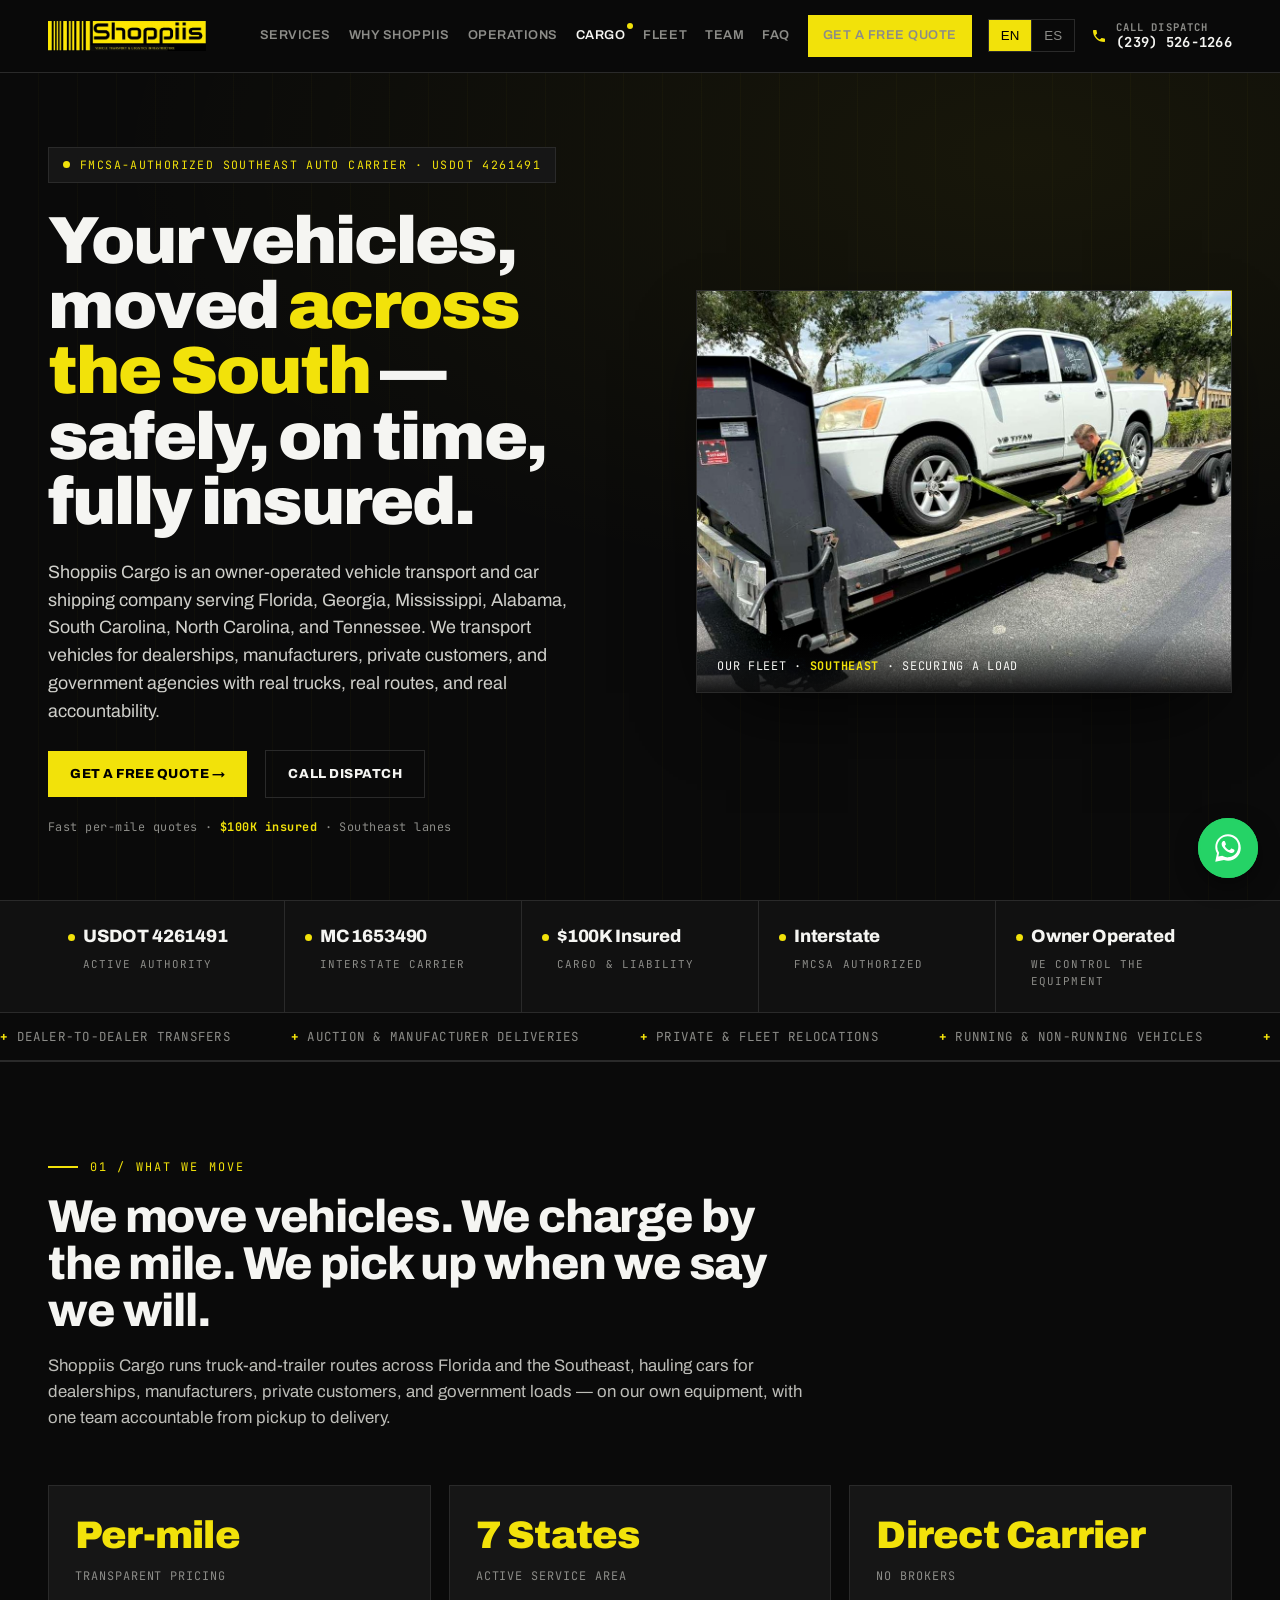
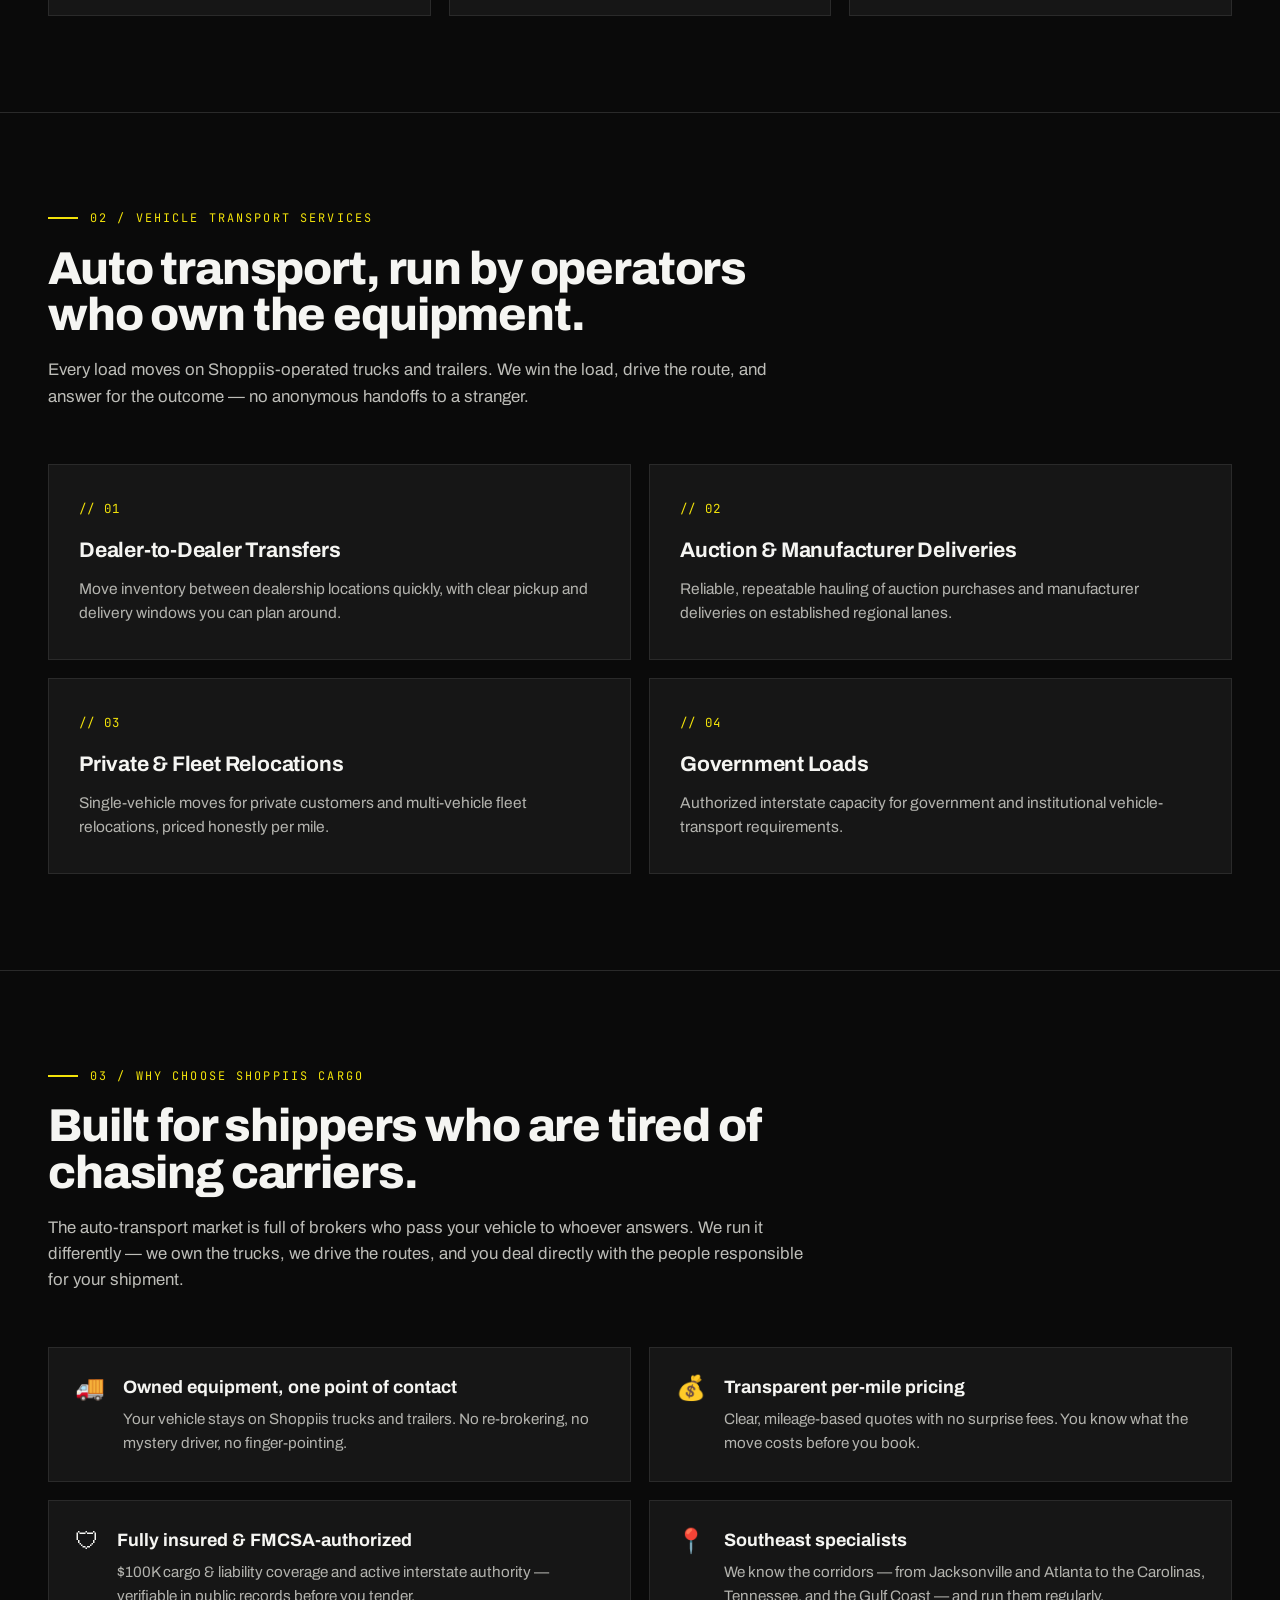
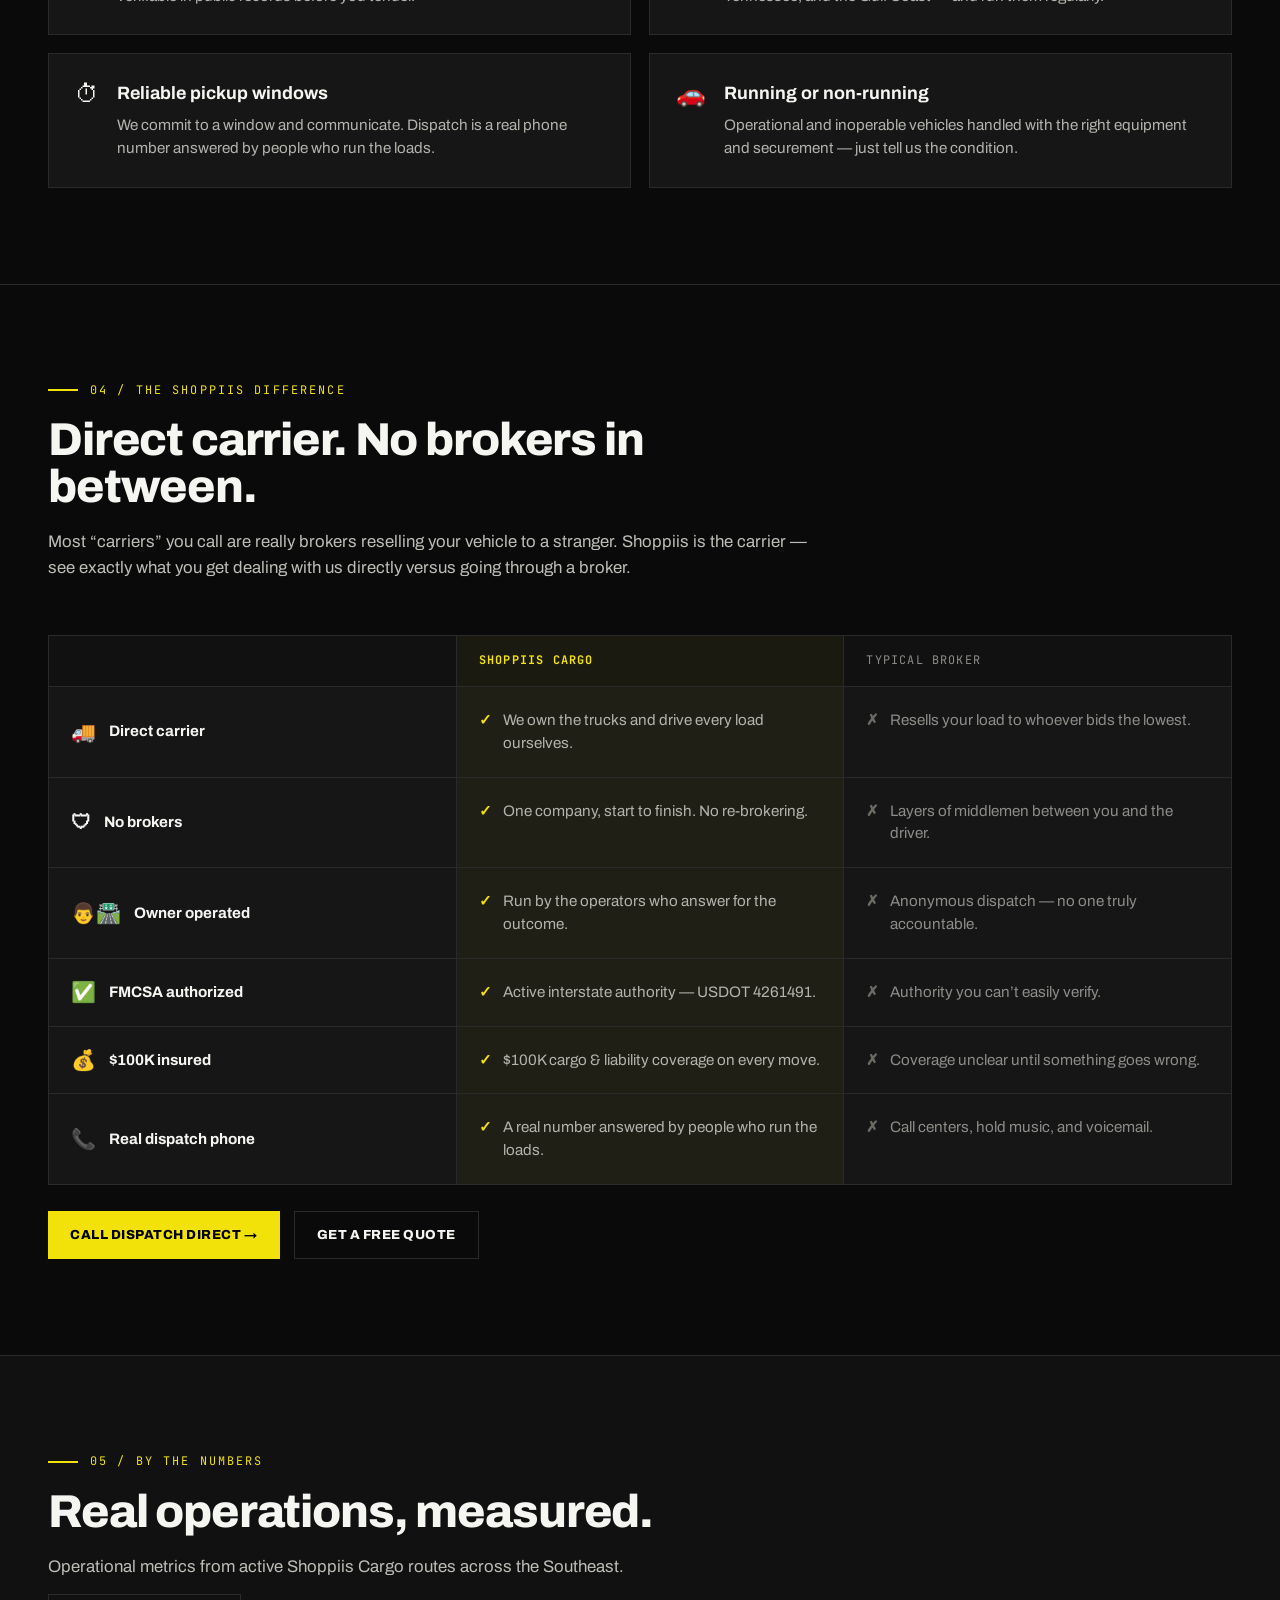
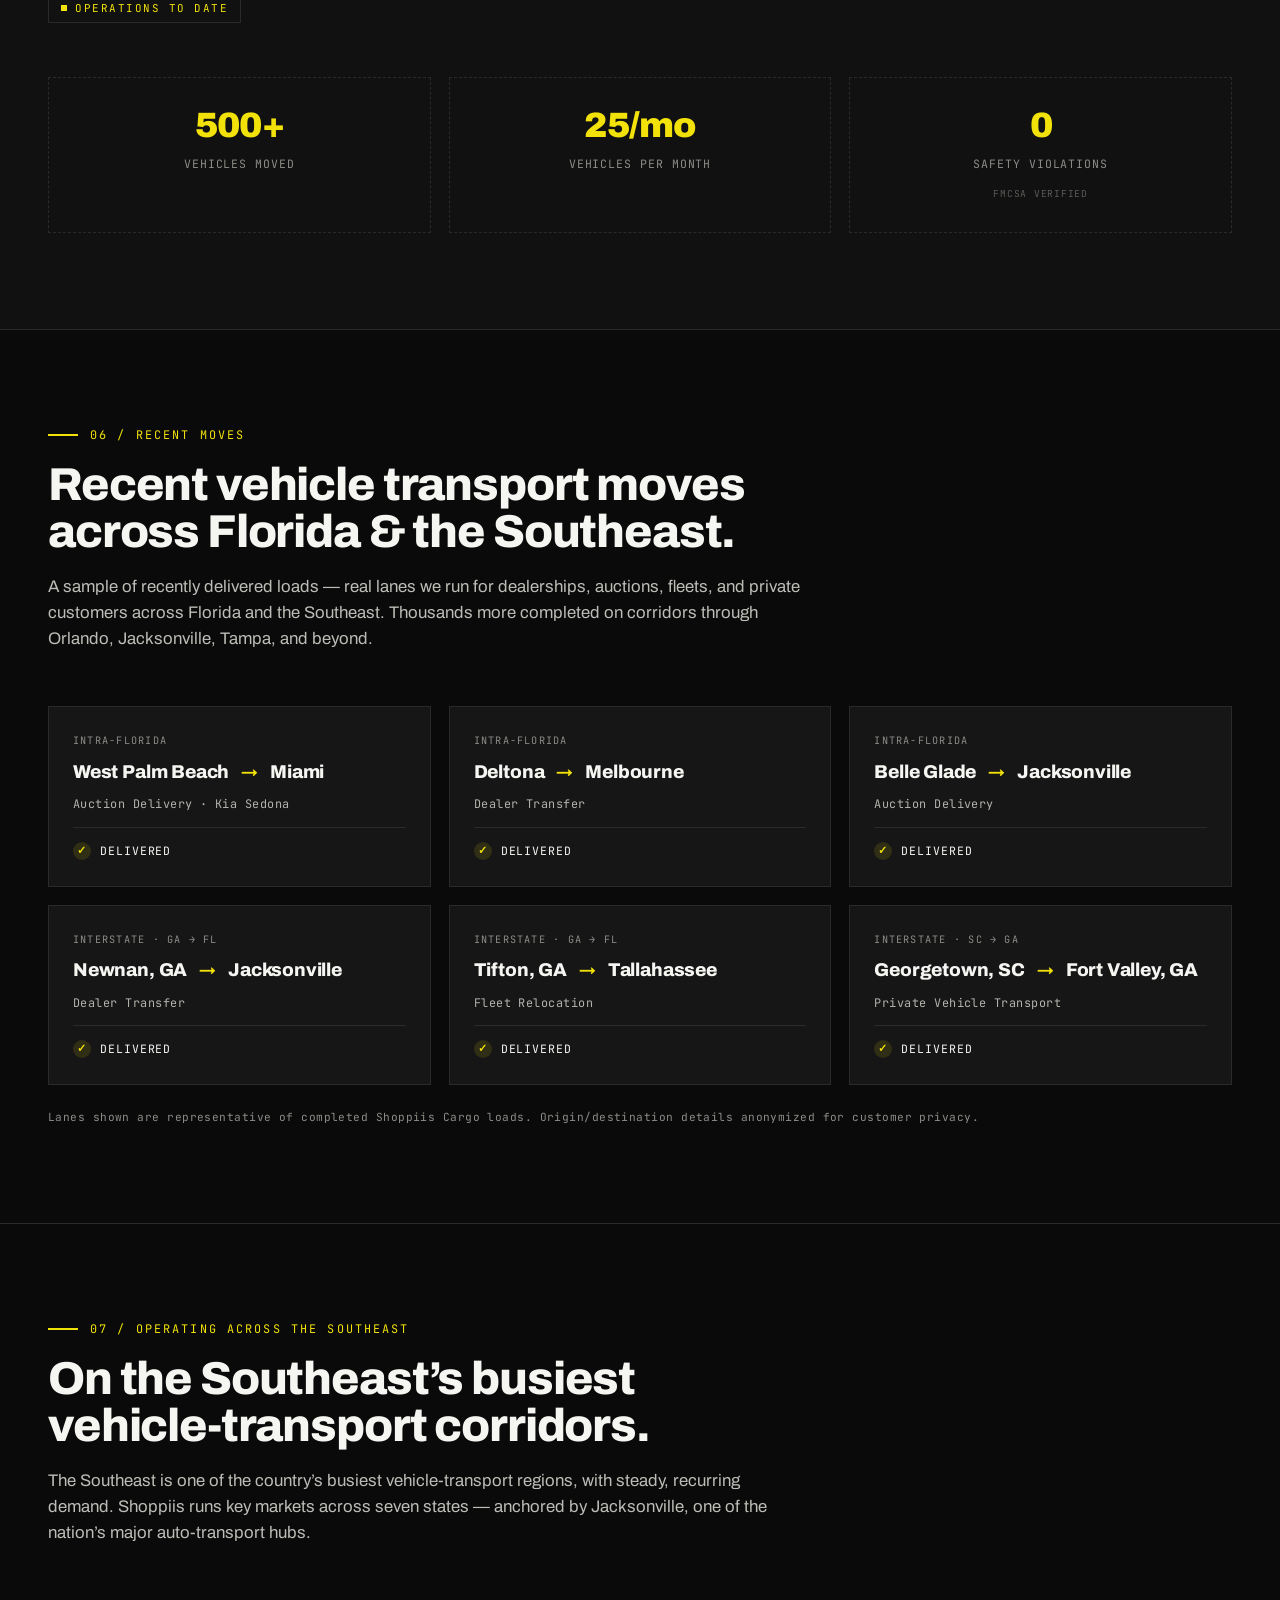
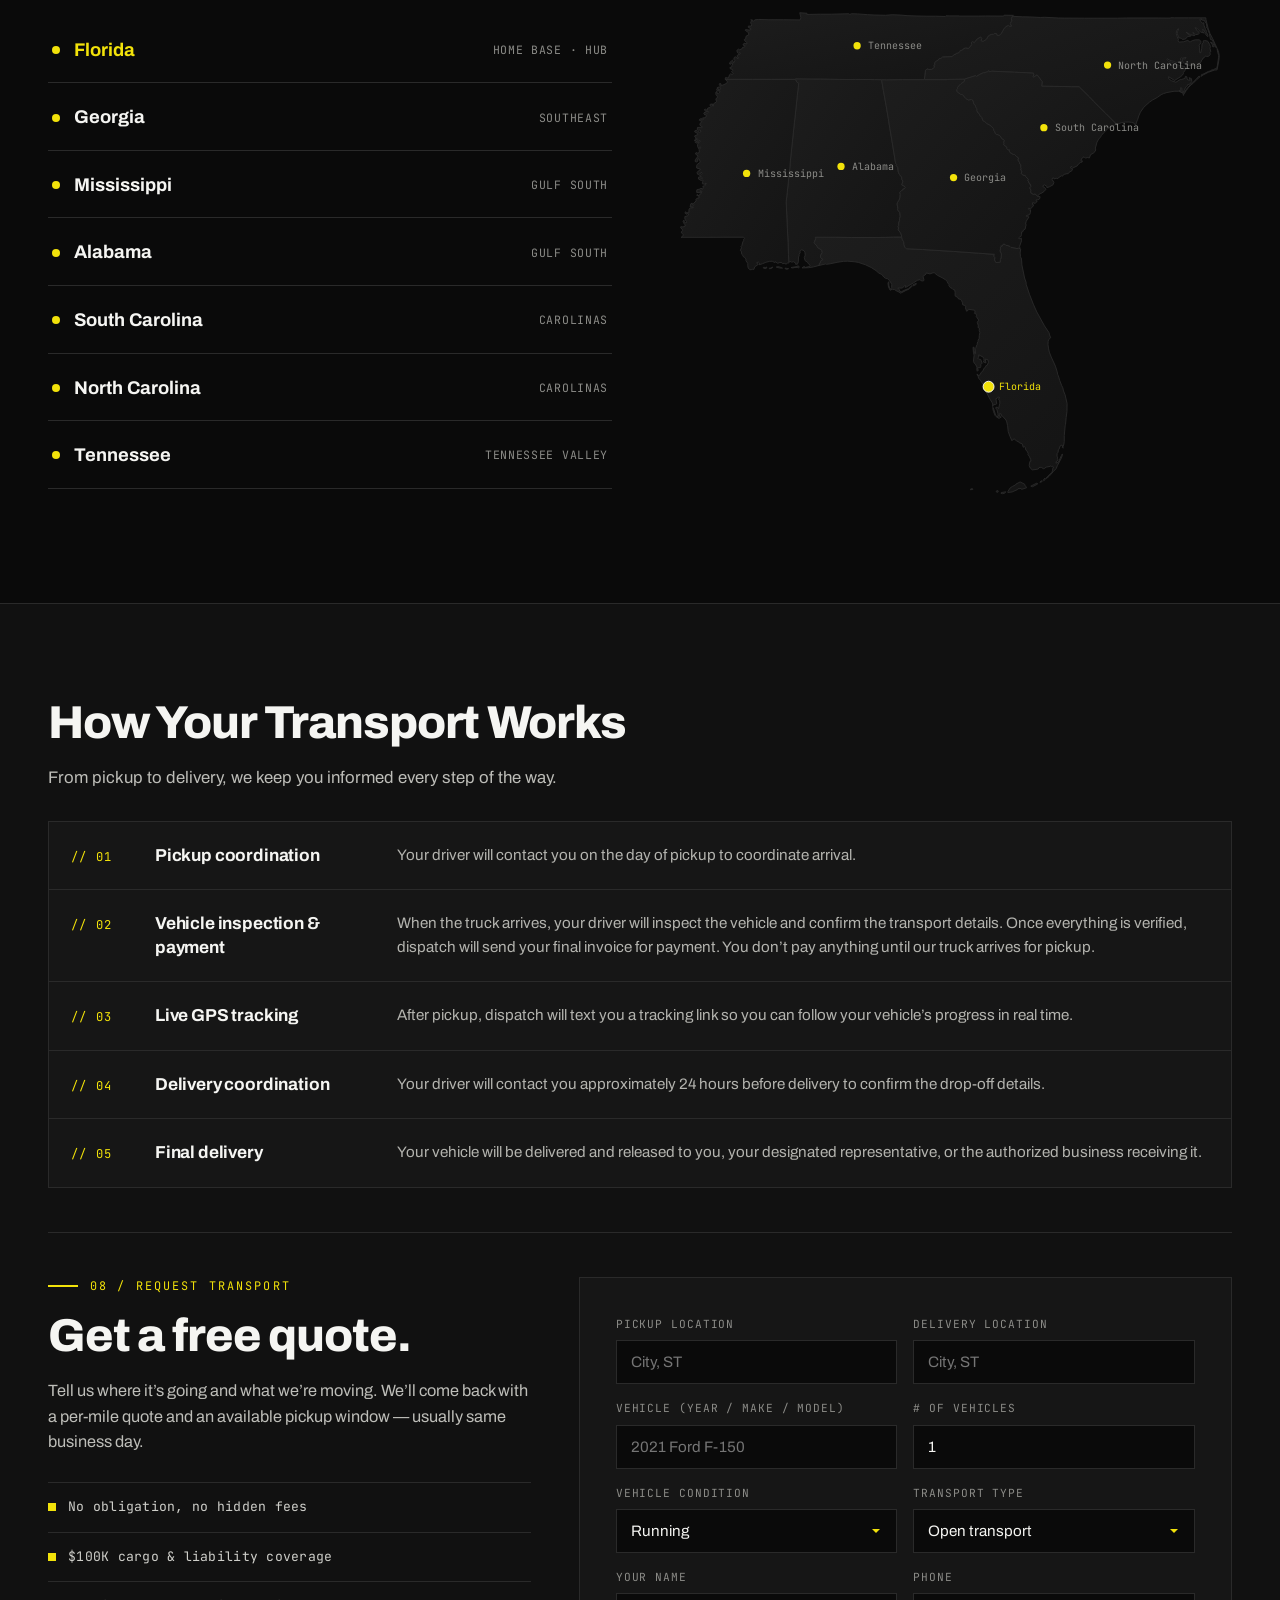
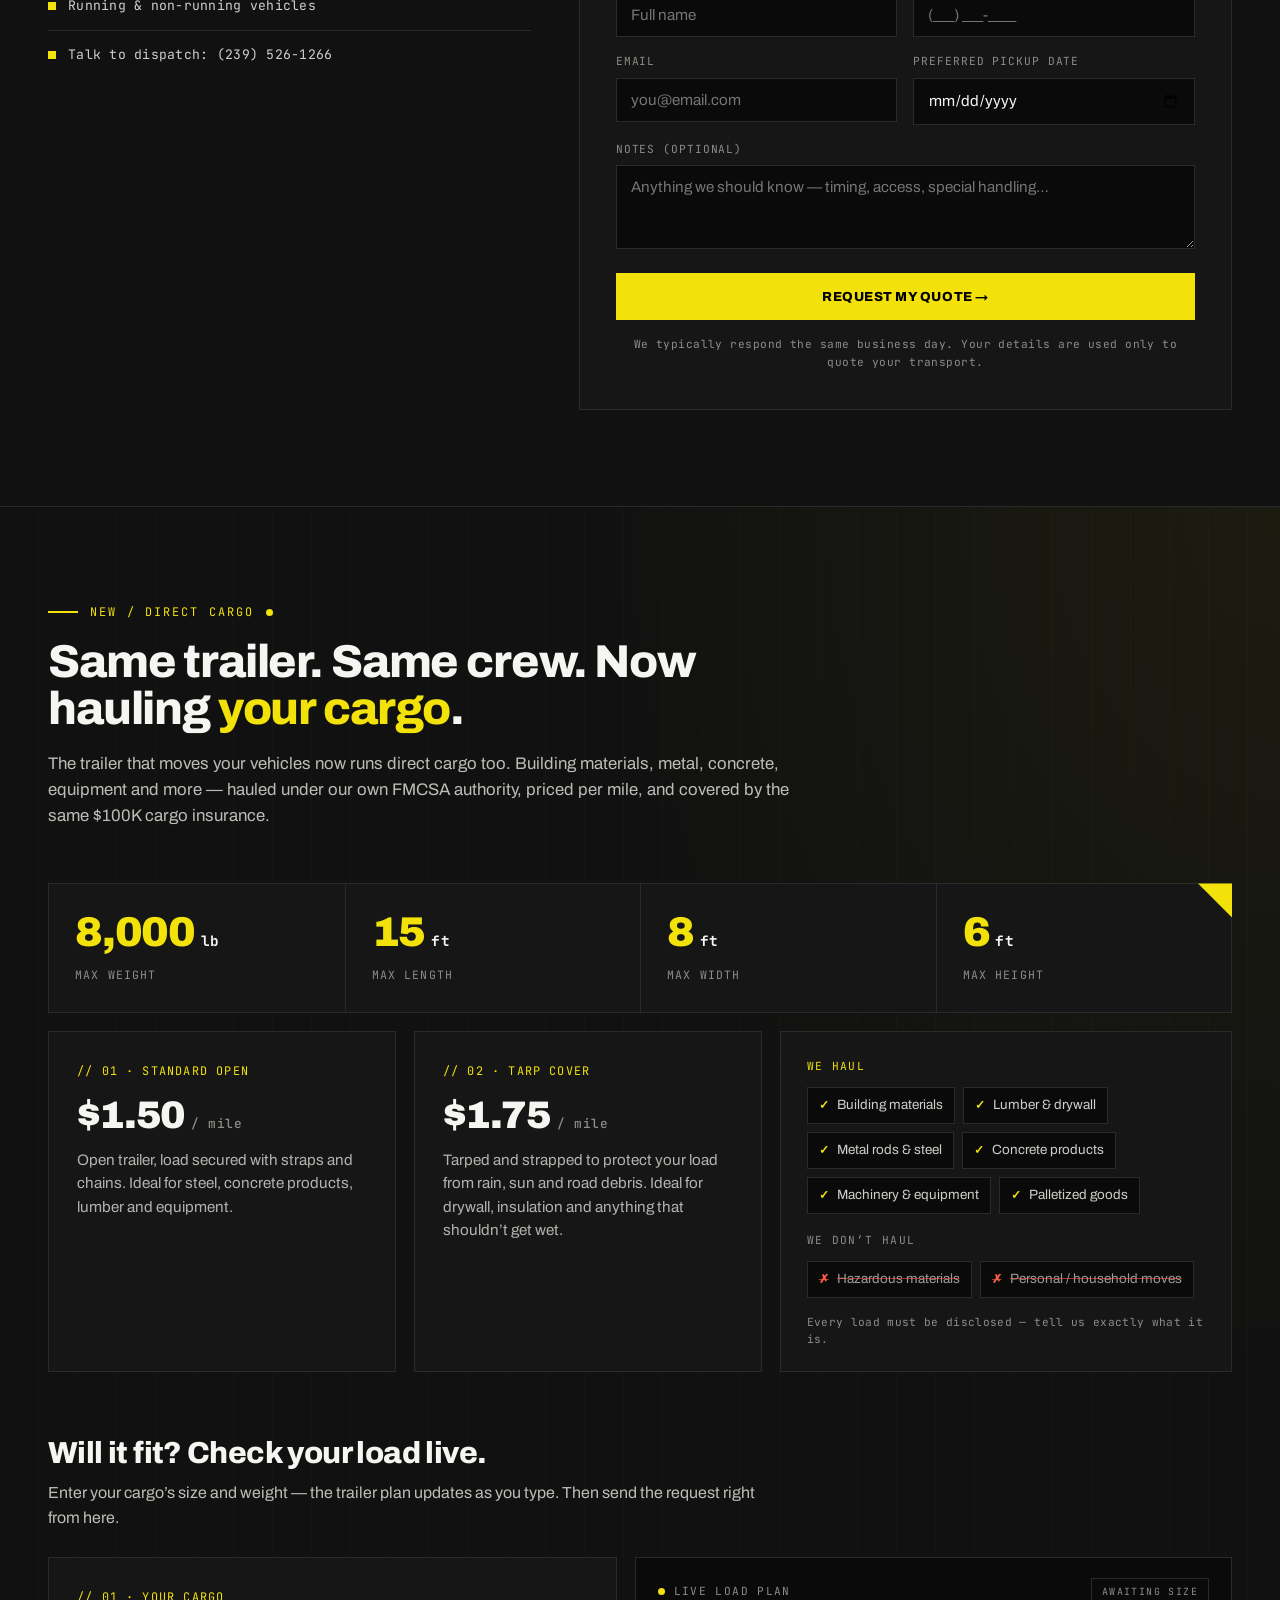
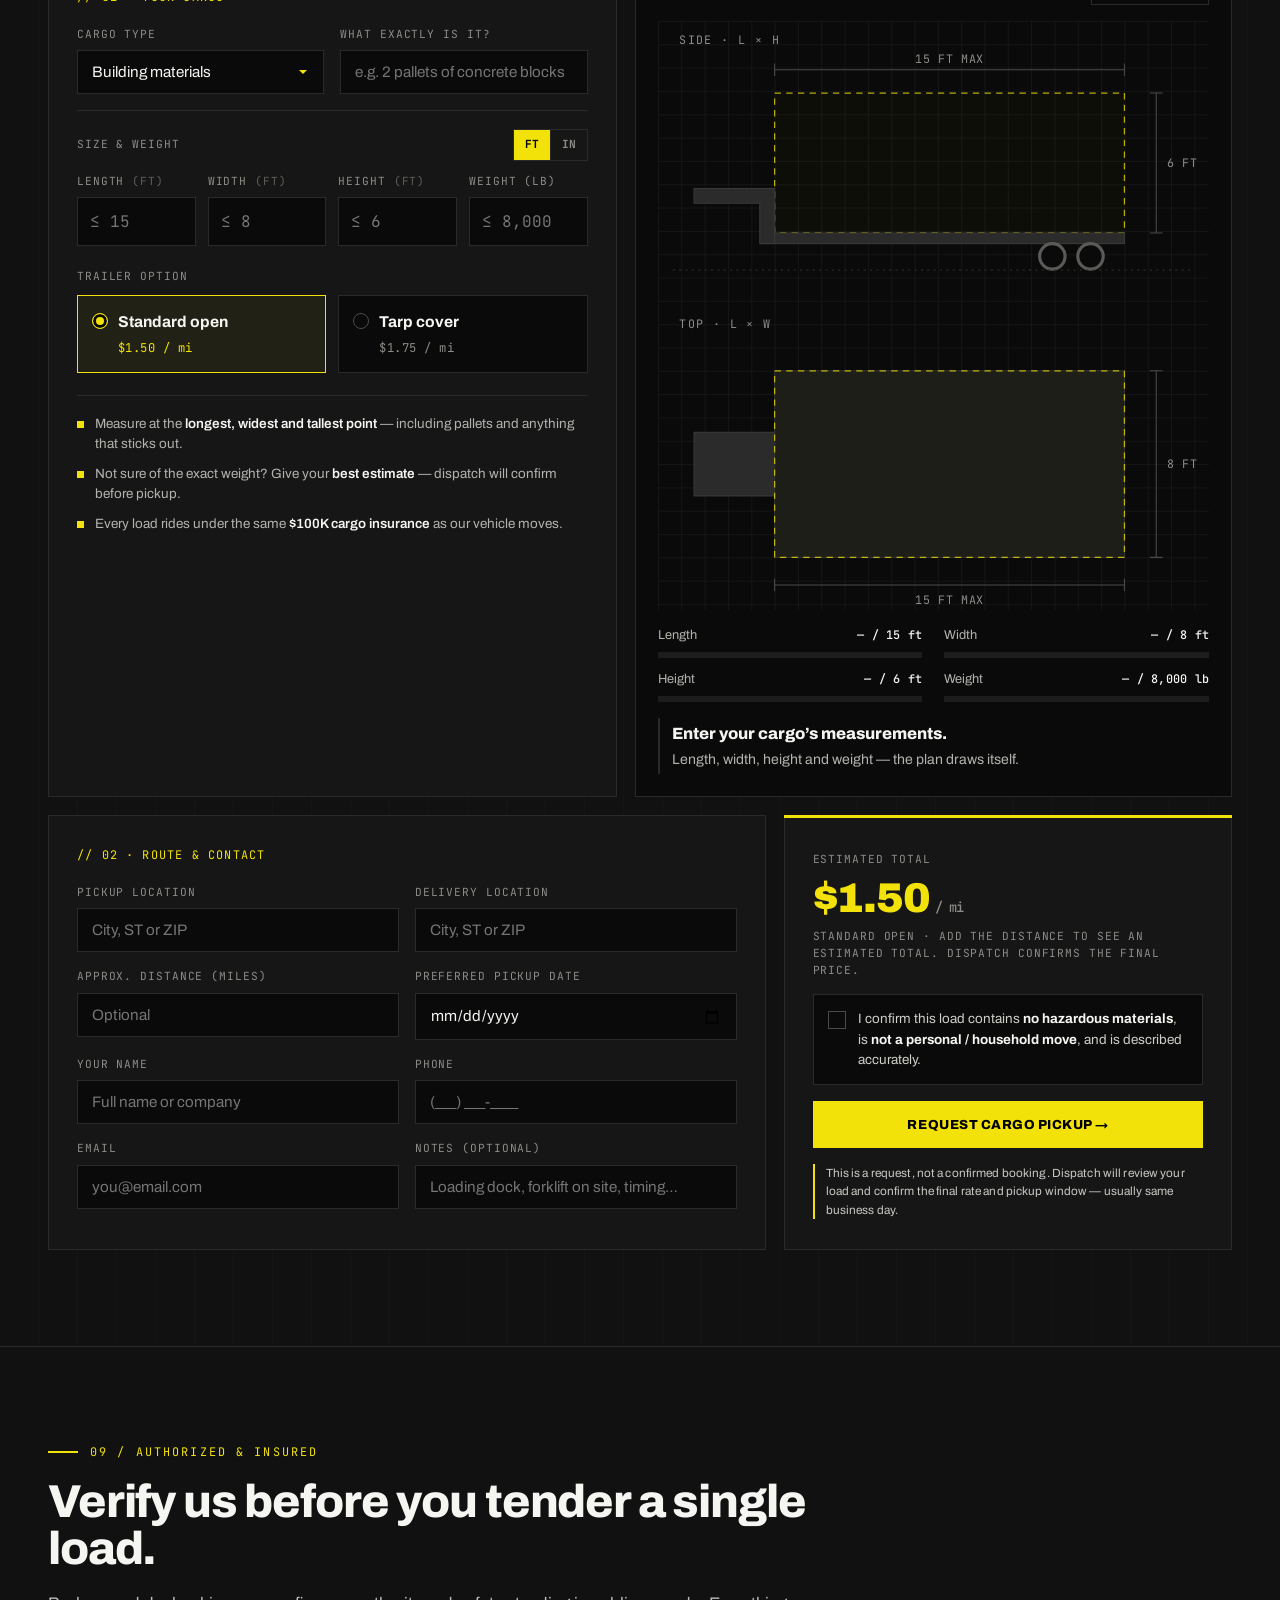
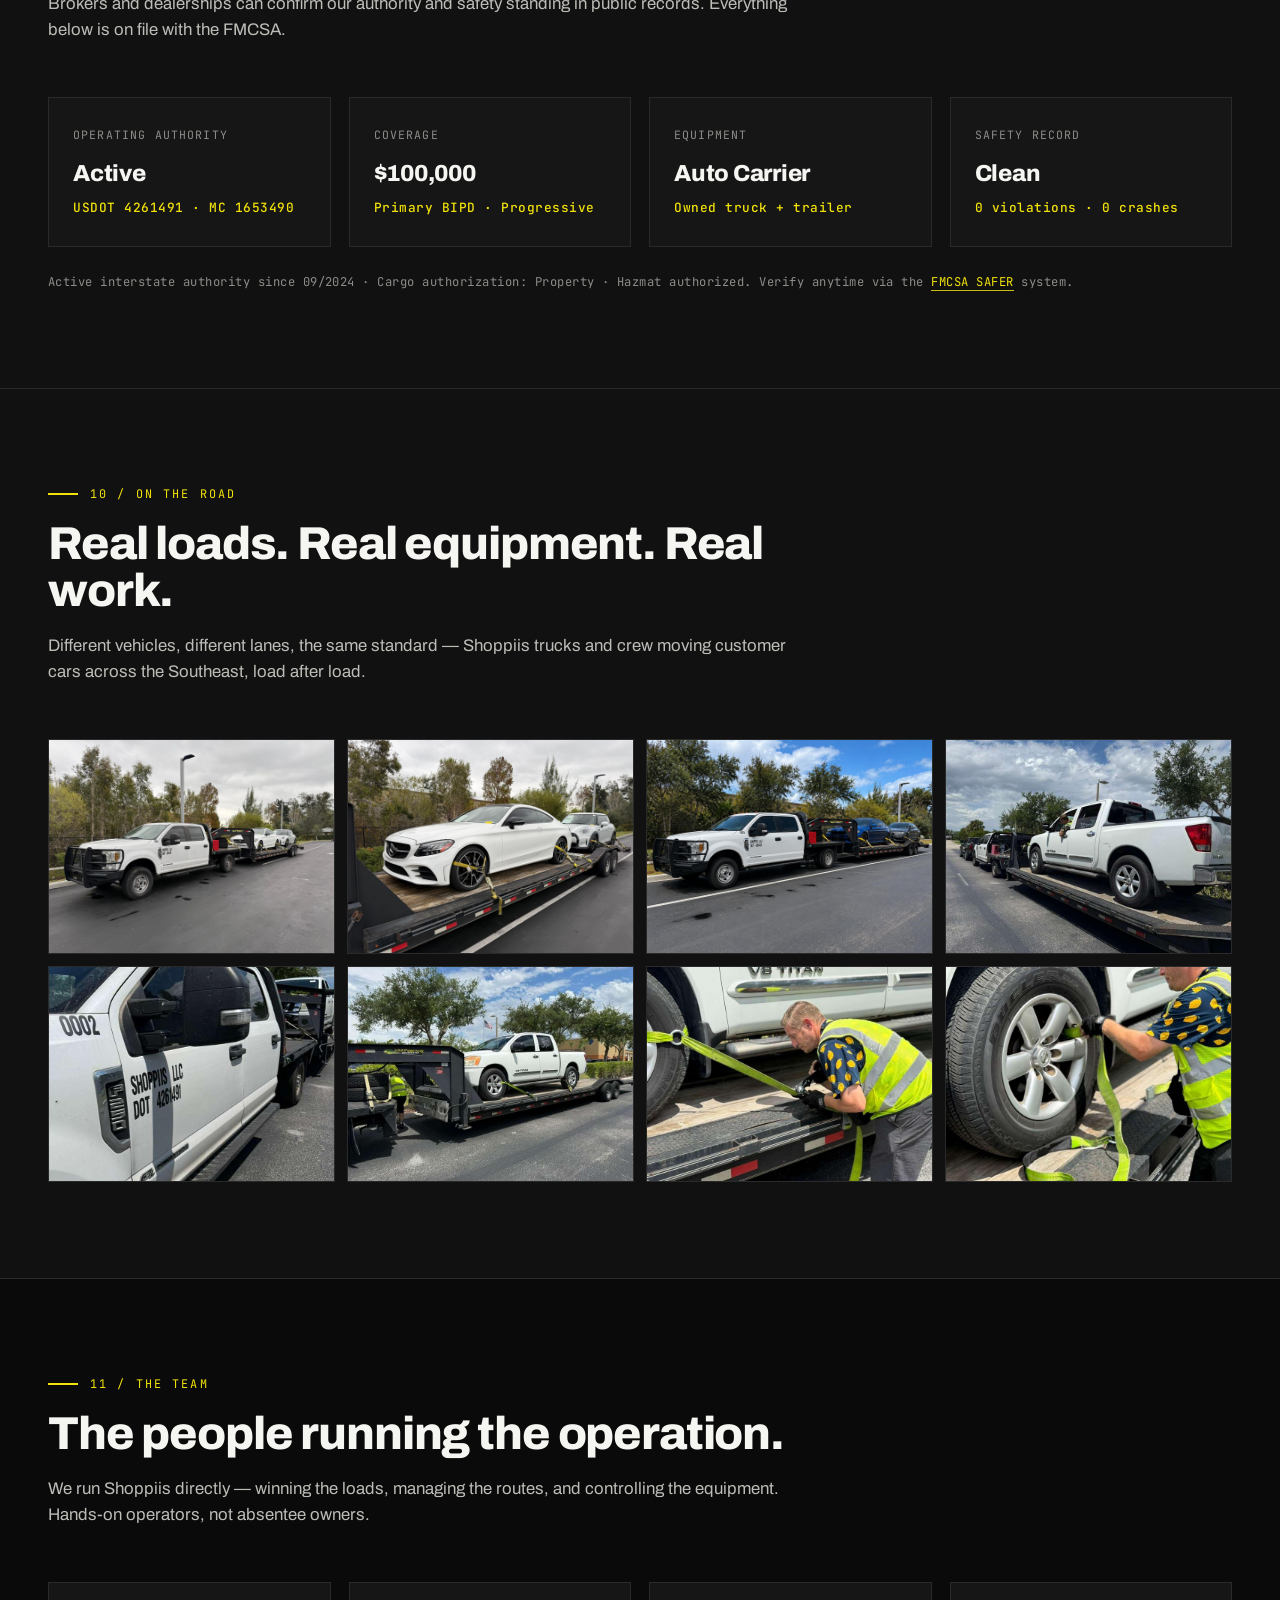
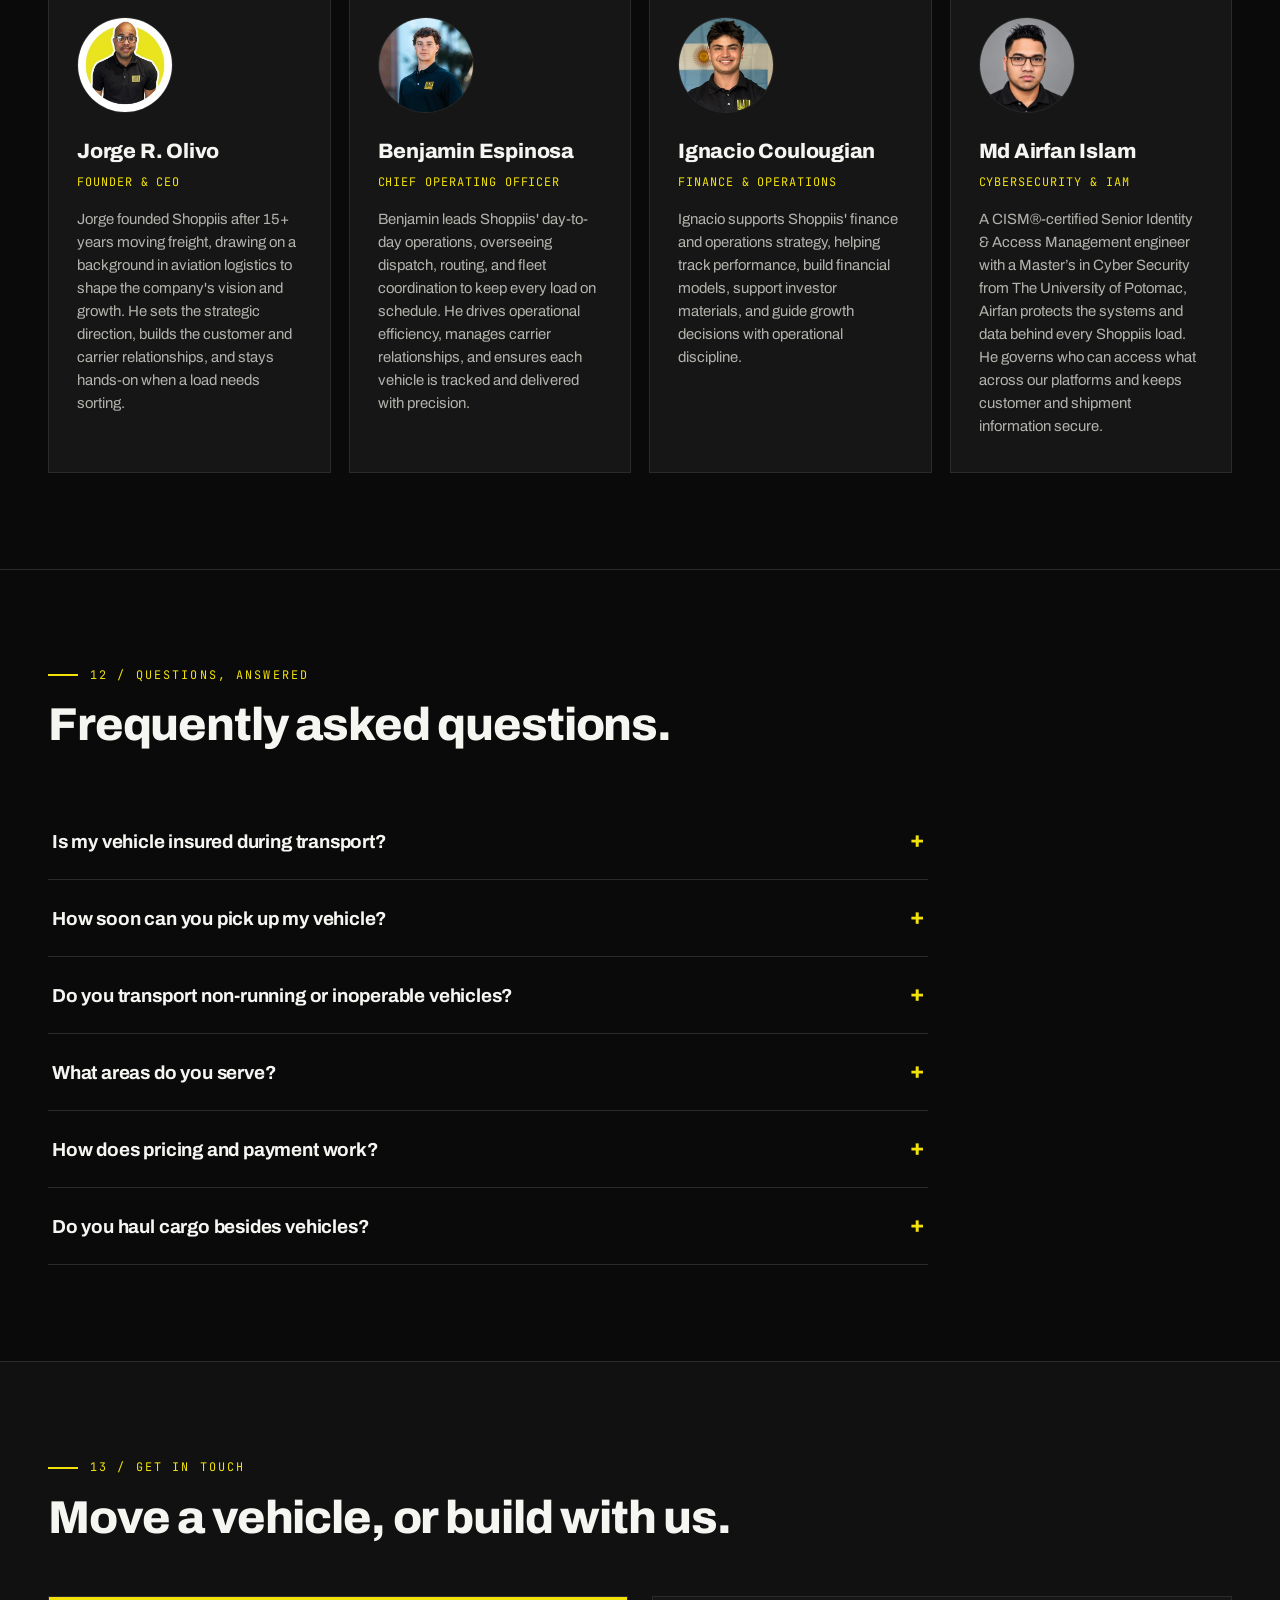
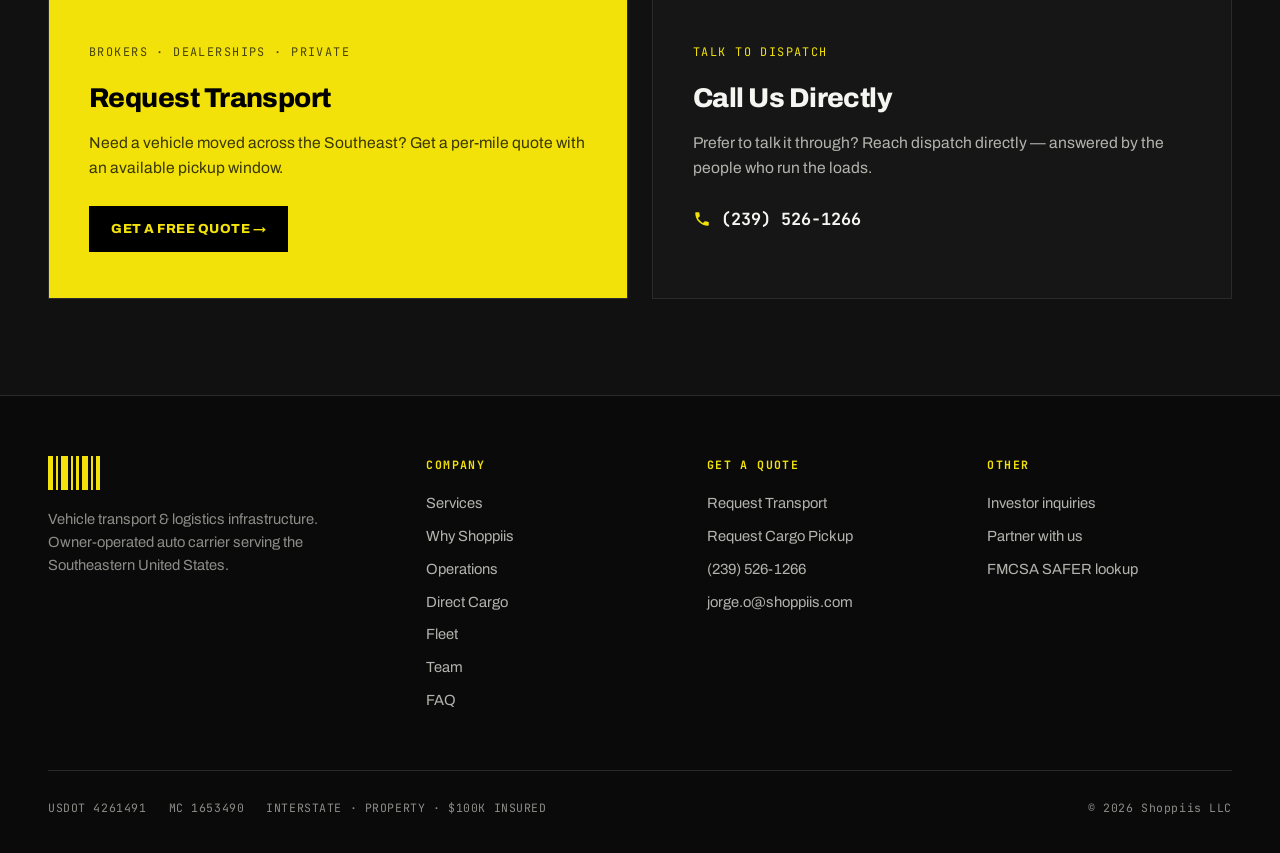
==== commit d4ec6849: "Add Md Airfan Islam to the team section New card with photo, role and bilingual (EN/ES) bio. Team gr" ====
--- a/shoppiis-web/index.html
+++ b/shoppiis-web/index.html
@@ -890,6 +890,12 @@
         <div class="role" data-en="Finance &amp; Operations" data-es="Finanzas y operaciones">Finance &amp; Operations</div>
         <p data-en="Ignacio supports Shoppiis' finance and operations strategy, helping track performance, build financial models, support investor materials, and guide growth decisions with operational discipline." data-es="Ignacio impulsa la estrategia financiera y operativa de Shoppiis, ayudando a medir el desempeño, construir modelos financieros, preparar materiales para inversionistas y guiar las decisiones de crecimiento con disciplina operativa.">Ignacio supports Shoppiis' finance and operations strategy, helping track performance, build financial models, support investor materials, and guide growth decisions with operational discipline.</p>
       </div>
+      <div class="tcard reveal">
+        <div class="avatar"><span class="corner"></span><img src="assets/team/airfan.jpg" alt="Md Airfan Islam, Cybersecurity and IAM at Shoppiis"></div>
+        <div class="name">Md Airfan Islam</div>
+        <div class="role" data-en="Cybersecurity &amp; IAM" data-es="Ciberseguridad e IAM">Cybersecurity &amp; IAM</div>
+        <p data-en="A CISM&reg;-certified Senior Identity &amp; Access Management engineer with a Master&rsquo;s in Cyber Security from The University of Potomac, Airfan protects the systems and data behind every Shoppiis load. He governs who can access what across our platforms and keeps customer and shipment information secure." data-es="Ingeniero sénior en Gestión de Identidades y Accesos, certificado CISM&reg; y con una maestría en Ciberseguridad por The University of Potomac, Airfan protege los sistemas y los datos detrás de cada carga de Shoppiis. Controla quién accede a qué en nuestras plataformas y mantiene segura la información de clientes y envíos.">A CISM&reg;-certified Senior Identity &amp; Access Management engineer with a Master&rsquo;s in Cyber Security from The University of Potomac, Airfan protects the systems and data behind every Shoppiis load. He governs who can access what across our platforms and keeps customer and shipment information secure.</p>
+      </div>
     </div>
   </div>
 </section>
--- a/shoppiis-web/styles.css
+++ b/shoppiis-web/styles.css
@@ -191,8 +191,9 @@
 .cred-note a{color:var(--yellow);border-bottom:1px solid var(--yellow-dim)}
 
 /* TEAM */
-.team-grid{display:grid;grid-template-columns:repeat(3,1fr);gap:18px}
-.tcard{background:var(--panel);border:1px solid var(--grey-line);padding:34px 30px;transition:border-color .2s;position:relative}
+.team-grid{display:grid;grid-template-columns:repeat(4,1fr);gap:18px}
+@media(max-width:1100px){.team-grid{grid-template-columns:repeat(2,1fr)}}
+.tcard{background:var(--panel);border:1px solid var(--grey-line);padding:34px 28px;transition:border-color .2s;position:relative}
 .tcard:hover{border-color:var(--yellow)}
 .tcard .avatar{width:96px;height:96px;border-radius:50%;background:linear-gradient(135deg,#222,#161616);border:1px solid var(--grey-line);display:flex;align-items:center;justify-content:center;margin-bottom:22px;position:relative;overflow:hidden}
 .tcard .avatar svg{width:48px;height:48px;fill:#3a3a38}
